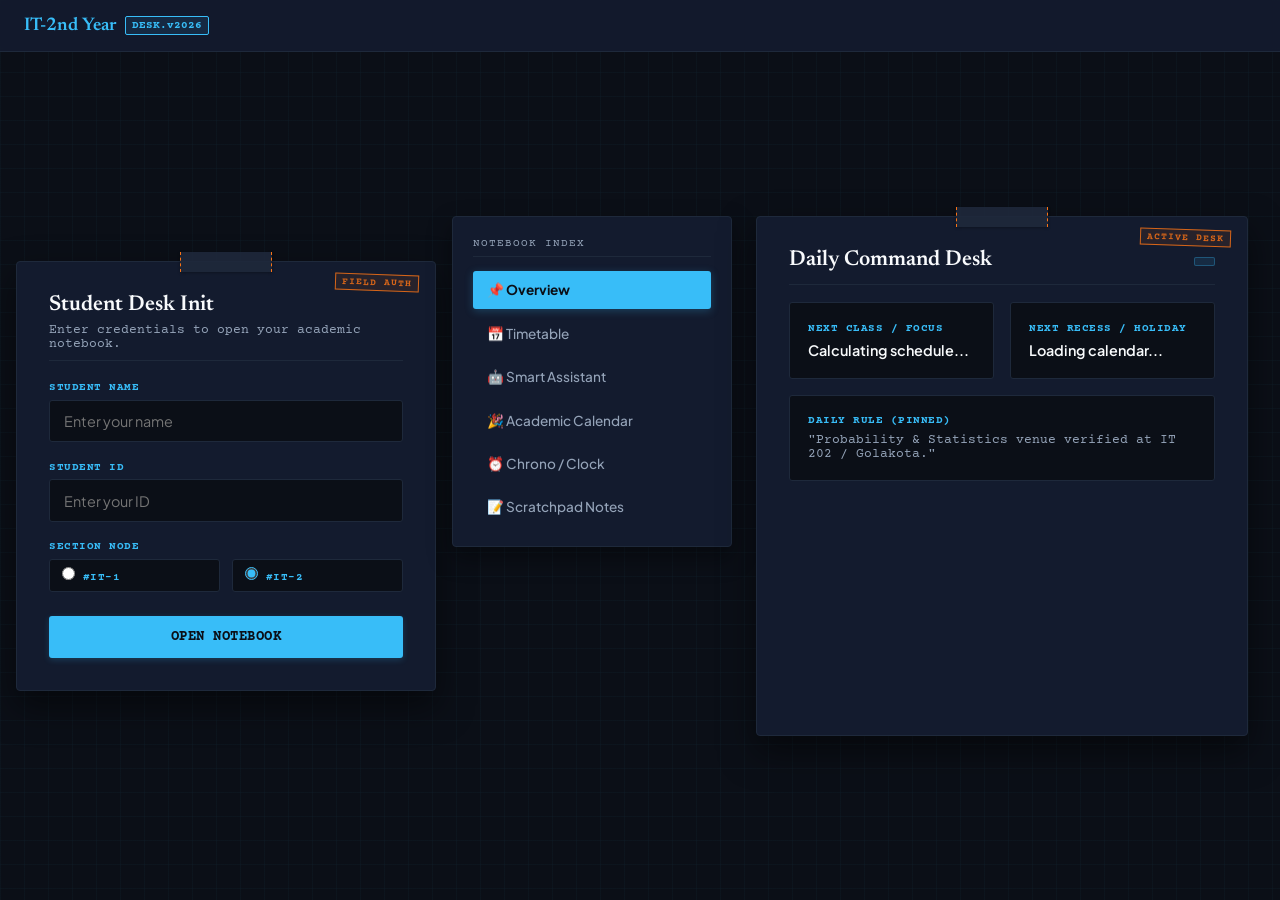
==== index.html @ dbda2cef "Refactor styles and improve responsiveness in index.html Updated CSS variables and styles for improv" ====
<!DOCTYPE html>
<html lang="en">
<head>
    <meta charset="UTF-8">
    <meta name="viewport" content="width=device-width, initial-scale=1.0, maximum-scale=1.0, user-scalable=no">
    <title>IT 2nd Year — Engineering Field Notebook (Dark)</title>
    <link rel="preconnect" href="https://fonts.googleapis.com">
    <link rel="preconnect" href="https://fonts.gstatic.com" crossorigin>
    <link href="https://fonts.googleapis.com/css2?family=Courier+Prime:ital,wght@0,400;0,700;1,400&family=Newsreader:ital,opsz,wght@0,6..72,400;0,6..72,500;0,6..72,600;1,6..72,400&family=Plus+Jakarta+Sans:wght@400;500;600;700&display=swap" rel="stylesheet">
    <style>
        :root {
            --paper: #0b0f17;
            --paper-sheet: #131b2e;
            --paper-border: #1e293b;
            --ink: #f8fafc;
            --ink-muted: #94a3b8;
            --blueprint: #38bdf8;
            --blueprint-light: rgba(56, 189, 248, 0.1);
            --copper: #f97316;
            --copper-bg: rgba(249, 115, 22, 0.1);
            --copper-border: rgba(249, 115, 22, 0.25);
            --success-green: #34d399;
            --serif: 'Newsreader', Georgia, serif;
            --sans: 'Plus Jakarta Sans', system-ui, sans-serif;
            --mono: 'Courier Prime', Courier, monospace;
        }

        * {
            box-sizing: border-box;
            margin: 0;
            padding: 0;
            font-family: var(--sans);
            -webkit-tap-highlight-color: transparent;
        }

        body {
            background-color: var(--paper);
            background-image: 
                linear-gradient(to right, rgba(56, 189, 248, 0.03) 1px, transparent 1px),
                linear-gradient(to bottom, rgba(56, 189, 248, 0.03) 1px, transparent 1px);
            background-size: 24px 24px;
            color: var(--ink);
            min-height: 100vh;
            display: flex;
            flex-direction: column;
            overflow-x: hidden;
        }

        header {
            background: rgba(19, 27, 46, 0.95);
            backdrop-filter: blur(10px);
            border-bottom: 1px solid var(--paper-border);
            padding: 1rem 1.5rem;
            display: flex;
            justify-content: space-between;
            align-items: center;
            position: sticky;
            top: 0;
            z-index: 100;
        }

        .logo {
            font-family: var(--serif);
            font-weight: 600;
            font-size: 1.15rem;
            color: var(--blueprint);
            display: flex;
            align-items: center;
            gap: 0.5rem;
        }

        .logo span {
            font-family: var(--mono);
            font-size: 0.7rem;
            background: var(--blueprint-light);
            color: var(--blueprint);
            padding: 2px 6px;
            border: 1px solid var(--blueprint);
            border-radius: 2px;
        }

        main {
            flex: 1;
            display: flex;
            justify-content: center;
            align-items: center;
            padding: 1.5rem 1rem;
        }

        .auth-container {
            width: 100%;
            max-width: 420px;
            position: relative;
        }

        /* Fully Responsive Layout for Phones, Tablets, and Laptops */
        .app-layout {
            display: none;
            width: 100%;
            max-width: 1200px;
            gap: 1.5rem;
            align-items: flex-start;
        }

        @media(min-width: 768px) {
            .app-layout {
                display: grid;
                grid-template-columns: 240px 1fr;
                padding: 1rem;
            }
        }

        @media(min-width: 1024px) {
            .app-layout {
                grid-template-columns: 280px 1fr;
            }
        }

        .paper-card {
            background: var(--paper-sheet);
            border: 1px solid var(--paper-border);
            box-shadow: 0 15px 35px rgba(0, 0, 0, 0.5);
            padding: 2rem;
            position: relative;
            border-radius: 4px;
            width: 100%;
        }

        .paper-card::before {
            content: '';
            position: absolute;
            top: -10px;
            left: 50%;
            transform: translateX(-50%);
            width: 90px;
            height: 20px;
            background: rgba(30, 41, 59, 0.9);
            border-left: 1px dashed var(--copper);
            border-right: 1px dashed var(--copper);
            box-shadow: 0 1px 3px rgba(0,0,0,0.3);
            z-index: 5;
        }

        .stamp {
            position: absolute;
            top: 12px;
            right: 16px;
            border: 1.5px solid var(--copper);
            color: var(--copper);
            font-family: var(--mono);
            font-size: 0.6rem;
            padding: 2px 6px;
            text-transform: uppercase;
            letter-spacing: 1px;
            transform: rotate(2deg);
            pointer-events: none;
            opacity: 0.85;
            background: var(--copper-bg);
            font-weight: 700;
        }

        /* Sidebar Navigation */
        .sidebar {
            background: var(--paper-sheet);
            border: 1px solid var(--paper-border);
            padding: 1.25rem;
            box-shadow: 0 10px 25px rgba(0, 0, 0, 0.4);
            position: sticky;
            top: 4.5rem;
            border-radius: 4px;
        }

        .sidebar-header {
            font-family: var(--mono);
            font-size: 0.7rem;
            color: var(--ink-muted);
            text-transform: uppercase;
            letter-spacing: 1px;
            margin-bottom: 0.85rem;
            padding-bottom: 0.4rem;
            border-bottom: 1px solid var(--paper-border);
        }

        .nav-tabs {
            display: flex;
            flex-direction: column;
            gap: 0.35rem;
        }

        .nav-tab {
            background: transparent;
            border: none;
            text-align: left;
            padding: 0.65rem 0.85rem;
            font-family: var(--sans);
            font-size: 0.85rem;
            font-weight: 500;
            color: var(--ink-muted);
            cursor: pointer;
            border-radius: 3px;
            transition: all 0.2s;
            display: flex;
            align-items: center;
            gap: 0.6rem;
        }

        .nav-tab:hover {
            background: var(--blueprint-light);
            color: var(--blueprint);
        }

        .nav-tab.active {
            background: var(--blueprint);
            color: #0b0f17;
            font-weight: 700;
            box-shadow: 0 2px 8px rgba(56, 189, 248, 0.25);
        }

        /* Mobile & Tablet Tab Bar */
        .mobile-tabs {
            display: flex;
            gap: 0.3rem;
            overflow-x: auto;
            background: var(--paper);
            padding: 0.35rem;
            border: 1px solid var(--paper-border);
            margin-bottom: 1.25rem;
            border-radius: 3px;
        }

        @media(min-width: 768px) {
            .mobile-tabs { display: none; }
        }

        .mobile-tab {
            background: transparent;
            border: none;
            padding: 0.45rem 0.75rem;
            font-size: 0.75rem;
            font-weight: 600;
            color: var(--ink-muted);
            cursor: pointer;
            white-space: nowrap;
            border-radius: 2px;
        }

        .mobile-tab.active {
            background: var(--blueprint);
            color: #0b0f17;
        }

        .form-group { margin-bottom: 1.15rem; }

        .form-group label {
            display: block;
            font-family: var(--mono);
            font-weight: 700;
            font-size: 0.7rem;
            margin-bottom: 0.35rem;
            color: var(--blueprint);
            text-transform: uppercase;
            letter-spacing: 0.5px;
        }

        .form-control {
            width: 100%;
            padding: 0.7rem 0.85rem;
            background: var(--paper);
            border: 1px solid var(--paper-border);
            border-radius: 3px;
            font-size: 0.9rem;
            color: var(--ink);
            outline: none;
            transition: border-color 0.2s;
            color-scheme: dark;
        }

        .form-control:focus {
            border-color: var(--blueprint);
        }

        textarea.form-control {
            resize: vertical;
            min-height: 90px;
            font-family: var(--mono);
        }

        .radio-group {
            display: flex;
            gap: 0.75rem;
            margin-top: 0.35rem;
        }

        .radio-label {
            display: flex;
            align-items: center;
            gap: 0.4rem;
            font-family: var(--mono);
            font-weight: 600;
            cursor: pointer;
            color: var(--ink);
            font-size: 0.8rem;
            background: var(--paper);
            padding: 0.45rem 0.75rem;
            border: 1px solid var(--paper-border);
            flex: 1;
            justify-content: center;
            border-radius: 3px;
        }

        .radio-label input { accent-color: var(--blueprint); }

        .btn {
            display: block;
            width: 100%;
            background: var(--blueprint);
            color: #0b0f17;
            border: none;
            padding: 0.8rem;
            border-radius: 3px;
            font-size: 0.85rem;
            font-weight: 700;
            font-family: var(--mono);
            cursor: pointer;
            text-align: center;
            text-transform: uppercase;
            letter-spacing: 0.5px;
            box-shadow: 0 2px 6px rgba(56, 189, 248, 0.2);
            transition: filter 0.2s;
        }

        .btn:hover { filter: brightness(1.1); }

        .btn-secondary {
            background: var(--paper);
            color: var(--ink);
            border: 1px solid var(--paper-border);
            padding: 0.4rem 0.75rem;
            border-radius: 3px;
            font-size: 0.7rem;
            font-family: var(--mono);
            font-weight: 600;
            cursor: pointer;
            text-transform: uppercase;
        }
        .btn-secondary:hover { background: var(--paper-border); }

        .btn-danger {
            background: rgba(244, 63, 94, 0.12);
            color: #f43f5e;
            padding: 0.3rem 0.6rem;
            font-size: 0.7rem;
            font-family: var(--mono);
            font-weight: 600;
            border: 1px solid rgba(244, 63, 94, 0.25);
            cursor: pointer;
            border-radius: 3px;
        }
        .btn-danger:hover { background: rgba(244, 63, 94, 0.2); }

        h1, h2, h3 {
            font-family: var(--serif);
            color: var(--ink);
        }

        .panel-title {
            font-size: 1.35rem;
            margin-bottom: 0.2rem;
            font-weight: 600;
        }

        .panel-subtitle {
            font-size: 0.8rem;
            color: var(--ink-muted);
            font-family: var(--mono);
            margin-bottom: 1.25rem;
            padding-bottom: 0.6rem;
            border-bottom: 1px solid var(--paper-border);
        }

        .overview-grid {
            display: grid;
            grid-template-columns: 1fr;
            gap: 1rem;
        }

        @media(min-width: 600px) {
            .overview-grid { grid-template-columns: repeat(2, 1fr); }
        }

        .desk-card {
            background: var(--paper);
            border: 1px solid var(--paper-border);
            padding: 1.15rem;
            border-radius: 3px;
            position: relative;
        }

        .desk-card-title {
            font-family: var(--mono);
            font-size: 0.7rem;
            color: var(--blueprint);
            text-transform: uppercase;
            letter-spacing: 0.5px;
            margin-bottom: 0.4rem;
            font-weight: 700;
        }

        .table-container {
            width: 100%;
            overflow-x: auto;
            border: 1px solid var(--paper-border);
            background: var(--paper);
            border-radius: 3px;
        }

        table {
            width: 100%;
            border-collapse: collapse;
            text-align: left;
            font-size: 0.85rem;
            white-space: nowrap;
        }

        th, td {
            padding: 0.75rem 0.9rem;
            border-bottom: 1px solid var(--paper-border);
        }

        th {
            background: rgba(56, 189, 248, 0.06);
            font-family: var(--mono);
            font-weight: 700;
            color: var(--blueprint);
            font-size: 0.7rem;
            text-transform: uppercase;
            letter-spacing: 0.5px;
        }

        tr:hover td { background: rgba(56, 189, 248, 0.02); }

        .day-tabs {
            display: flex;
            gap: 0.3rem;
            background: var(--paper);
            padding: 0.3rem;
            border: 1px solid var(--paper-border);
            overflow-x: auto;
            margin-bottom: 1rem;
            border-radius: 3px;
        }

        .day-tab {
            background: transparent;
            border: none;
            padding: 0.4rem 0.75rem;
            font-size: 0.7rem;
            font-family: var(--mono);
            font-weight: 700;
            color: var(--ink-muted);
            cursor: pointer;
            white-space: nowrap;
            border-radius: 2px;
        }

        .day-tab.active {
            background: var(--blueprint);
            color: #0b0f17;
        }

        .notes-grid { display: flex; flex-direction: column; gap: 0.85rem; margin-top: 0.85rem; }
        .note-card {
            background: var(--paper);
            border: 1px solid var(--paper-border);
            padding: 1rem;
            display: flex;
            flex-direction: column;
            border-radius: 3px;
        }
        .note-content {
            font-size: 0.85rem;
            white-space: pre-wrap;
            margin-bottom: 0.6rem;
            line-height: 1.4;
            font-family: var(--mono);
        }
        .note-footer {
            display: flex;
            justify-content: space-between;
            align-items: center;
            font-size: 0.65rem;
            font-family: var(--mono);
            color: var(--ink-muted);
            border-top: 1px solid var(--paper-border);
            padding-top: 0.4rem;
        }

        .chat-box {
            display: flex;
            flex-direction: column;
            height: 380px;
            background: var(--paper);
            border: 1px solid var(--paper-border);
            border-radius: 3px;
        }
        .chat-messages {
            flex: 1;
            padding: 0.85rem;
            overflow-y: auto;
            display: flex;
            flex-direction: column;
            gap: 0.65rem;
            font-family: var(--mono);
            font-size: 0.8rem;
        }
        .chat-bubble {
            max-width: 85%;
            padding: 0.6rem 0.85rem;
            border-radius: 3px;
            line-height: 1.4;
            white-space: pre-wrap;
        }
        .chat-bubble.bot {
            background: var(--blueprint-light);
            color: var(--ink);
            align-self: flex-start;
            border-left: 3px solid var(--blueprint);
        }
        .chat-bubble.user {
            background: var(--blueprint);
            color: #0b0f17;
            font-weight: 600;
            align-self: flex-end;
        }
        .chat-input-area {
            display: flex;
            padding: 0.55rem;
            background: var(--paper-sheet);
            border-top: 1px solid var(--paper-border);
            gap: 0.4rem;
        }
        .chat-suggestions {
            display: flex;
            gap: 0.3rem;
            padding: 0.4rem 0.65rem;
            overflow-x: auto;
            background: var(--paper);
            border-top: 1px solid var(--paper-border);
        }
        .suggestion-chip {
            background: var(--blueprint-light);
            border: 1px solid rgba(56, 189, 248, 0.25);
            color: var(--blueprint);
            padding: 0.2rem 0.5rem;
            font-size: 0.65rem;
            font-family: var(--mono);
            font-weight: 600;
            cursor: pointer;
            white-space: nowrap;
            border-radius: 2px;
        }
        .suggestion-chip:hover { background: rgba(56, 189, 248, 0.2); }

        .hidden { display: none !important; }
        .error-text { color: #f43f5e; font-size: 0.7rem; font-family: var(--mono); font-weight: 600; margin-top: 0.3rem; display: none; }
        
        .user-badge {
            font-family: var(--mono);
            font-size: 0.7rem;
            background: var(--blueprint-light);
            color: var(--blueprint);
            padding: 0.2rem 0.6rem;
            border: 1px solid rgba(56, 189, 248, 0.3);
            font-weight: 700;
            border-radius: 2px;
        }

        .toast {
            position: fixed;
            bottom: 20px;
            right: 20px;
            background: var(--paper-sheet);
            color: var(--ink);
            padding: 8px 14px;
            font-size: 0.75rem;
            font-family: var(--mono);
            box-shadow: 0 8px 20px rgba(0,0,0,0.5);
            border: 1px solid var(--paper-border);
            border-left: 3px solid var(--blueprint);
            transform: translateY(60px);
            opacity: 0;
            transition: all 0.3s ease;
            z-index: 1000;
            border-radius: 2px;
        }
        .toast.show { transform: translateY(0); opacity: 1; }
    </style>
</head>
<body>

    <header>
        <div class="logo">IT-2nd Year <span>DESK.v2026</span></div>
        <div id="header-user-info" class="hidden">
            <button class="btn-secondary" id="btn-logout">Sign Out</button>
        </div>
    </header>

    <main>
        <!-- Auth Screen -->
        <div class="auth-container" id="auth-screen">
            <div class="paper-card">
                <div class="stamp">FIELD AUTH</div>
                <h1 class="panel-title" style="margin-bottom: 0.4rem;">Student Desk Init</h1>
                <p class="panel-subtitle">Enter credentials to open your academic notebook.</p>

                <form id="login-form">
                    <div class="form-group">
                        <label for="student-name">Student Name</label>
                        <input type="text" id="student-name" class="form-control" placeholder="Enter your name">
                    </div>
                    <div class="form-group">
                        <label for="student-id">Student ID</label>
                        <input type="text" id="student-id" class="form-control" placeholder="Enter your ID">
                    </div>
                    <div class="form-group">
                        <label>Section Node</label>
                        <div class="radio-group">
                            <label class="radio-label"><input type="radio" name="section" value="#IT-1"> #IT-1</label>
                            <label class="radio-label"><input type="radio" name="section" value="#IT-2" checked> #IT-2</label>
                        </div>
                    </div>
                    <div id="login-error" class="error-text">Please provide both name and student ID.</div>
                    <button type="submit" class="btn" style="margin-top: 1rem;">Open Notebook</button>
                </form>
            </div>
        </div>

        <!-- Main Portal Dashboard Layout -->
        <div class="app-layout" id="dashboard-screen">
            <!-- Sidebar Index Navigation -->
            <aside class="sidebar">
                <div class="sidebar-header">Notebook Index</div>
                <div class="nav-tabs" role="tablist">
                    <button class="nav-tab active" data-target="overview" role="tab">📌 Overview</button>
                    <button class="nav-tab" data-target="schedule" role="tab">📅 Timetable</button>
                    <button class="nav-tab" data-target="chat" role="tab">🤖 Smart Assistant</button>
                    <button class="nav-tab" data-target="holidays" role="tab">🎉 Academic Calendar</button>
                    <button class="nav-tab" data-target="watch" role="tab">⏰ Chrono / Clock</button>
                    <button class="nav-tab" data-target="notes" role="tab">📝 Scratchpad Notes</button>
                </div>
            </aside>

            <!-- Active Paper Content Sheet -->
            <section class="paper-card" style="min-height: 520px;">
                <div class="stamp" id="stamp-label">ACTIVE DESK</div>
                
                <div style="display: flex; justify-content: space-between; align-items: center; margin-bottom: 1.1rem; padding-bottom: 0.6rem; border-bottom: 1px solid var(--paper-border);">
                    <div>
                        <h2 id="welcome-title" class="panel-title">Daily Command Desk</h2>
                        <p id="welcome-subtitle" class="panel-subtitle" style="margin-bottom: 0; border: none; padding: 0;"></p>
                    </div>
                    <div id="section-display-badge" class="user-badge"></div>
                </div>

                <!-- Mobile Quick Tabs -->
                <div class="mobile-tabs">
                    <button class="mobile-tab active" data-target="overview">Overview</button>
                    <button class="mobile-tab" data-target="schedule">Timetable</button>
                    <button class="mobile-tab" data-target="chat">AI Bot</button>
                    <button class="mobile-tab" data-target="holidays">Holidays</button>
                    <button class="mobile-tab" data-target="watch">Clock</button>
                    <button class="mobile-tab" data-target="notes">Notes</button>
                </div>

                <!-- OVERVIEW TAB -->
                <div id="tab-overview" class="tab-content" role="tabpanel">
                    <div class="overview-grid">
                        <div class="desk-card">
                            <div class="desk-card-title">Next Class / Focus</div>
                            <div id="desk-next-class" style="font-size: 0.9rem; font-weight: 600; margin-top: 0.25rem;">Calculating schedule...</div>
                        </div>
                        <div class="desk-card">
                            <div class="desk-card-title">Next Recess / Holiday</div>
                            <div id="desk-next-holiday" style="font-size: 0.9rem; font-weight: 600; margin-top: 0.25rem;">Loading calendar...</div>
                        </div>
                        <div class="desk-card" style="grid-column: 1 / -1;">
                            <div class="desk-card-title">Daily Rule (Pinned)</div>
                            <div style="font-size: 0.8rem; font-family: var(--mono); color: var(--ink-muted); margin-top: 0.25rem;">"Probability & Statistics venue verified at IT 202 / Golakota."</div>
                        </div>
                    </div>
                </div>

                <!-- TIMETABLE TAB -->
                <div id="tab-schedule" class="tab-content hidden" role="tabpanel">
                    <h3 class="panel-title" style="font-size: 1.2rem;">Academic Schedule Sheet</h3>
                    <p class="panel-subtitle">Weekly lecture and lab allocations by section node.</p>
                    
                    <div class="day-tabs" id="day-filter-container">
                        <button class="day-tab active" data-day="All">ALL</button>
                        <button class="day-tab" data-day="Monday">MON</button>
                        <button class="day-tab" data-day="Tuesday">TUE</button>
                        <button class="day-tab" data-day="Wednesday">WED</button>
                        <button class="day-tab" data-day="Thursday">THU</button>
                        <button class="day-tab" data-day="Friday">FRI</button>
                        <button class="day-tab" data-day="Saturday">SAT</button>
                    </div>

                    <div class="table-container">
                        <table>
                            <thead><tr><th>Day</th><th>Time</th><th>Subject & Professor</th><th>Venue</th></tr></thead>
                            <tbody id="schedule-table-body"></tbody>
                        </table>
                    </div>
                </div>

                <!-- SMART ASSISTANT TAB -->
                <div id="tab-chat" class="tab-content hidden" role="tabpanel">
                    <h3 class="panel-title" style="font-size: 1.2rem;">Student Help Desk & Assistant</h3>
                    <p class="panel-subtitle">Query schedule vectors, venue codes, and academic regulations.</p>

                    <div class="chat-box">
                        <div class="chat-messages" id="chat-messages">
                            <div class="chat-bubble bot">Desk assistant online. Ask me about your timetable, room numbers like IT 202 / Golakota, or university holidays.</div>
                        </div>
                        <div class="chat-suggestions">
                            <span class="suggestion-chip" onclick="sendSuggestion('Monday schedule')">Monday Schedule</span>
                            <span class="suggestion-chip" onclick="sendSuggestion('Who teaches Data Structures?')">DSA Professor</span>
                            <span class="suggestion-chip" onclick="sendSuggestion('Next holiday')">Next Holiday</span>
                            <span class="suggestion-chip" onclick="sendSuggestion('Venue for Probability')">Prob Venue</span>
                        </div>
                        <div class="chat-input-area">
                            <input type="text" id="chat-input" class="form-control" placeholder="Ask assistant..." style="padding: 0.5rem 0.75rem; font-size: 0.8rem;">
                            <button class="btn" id="btn-send-chat" style="width: auto; padding: 0.5rem 0.9rem; margin: 0; font-size: 0.7rem;">Query</button>
                        </div>
                    </div>
                </div>

                <!-- ACADEMIC CALENDAR / HOLIDAYS TAB -->
                <div id="tab-holidays" class="tab-content hidden" role="tabpanel">
                    <h3 class="panel-title" style="font-size: 1.2rem;">Academic Calendar & Holidays</h3>
                    <p class="panel-subtitle">GBPUAT 2026 official recess schedule.</p>

                    <div class="desk-card" style="margin-bottom: 1.1rem; background: var(--copper-bg); border-color: var(--copper-border);">
                        <div class="desk-card-title" style="color: var(--copper);">Upcoming Recess Countdown</div>
                        <div id="next-holiday-display" style="font-size: 1.05rem; font-weight: 600; font-family: var(--serif); color: var(--copper);">Calculating...</div>
                        <div id="next-holiday-countdown" style="font-size: 0.75rem; font-family: var(--mono); color: var(--ink-muted); margin-top: 0.2rem;"></div>
                    </div>

                    <div id="holidays-container" class="tasks-list"></div>
                </div>

                <!-- CHRONO / CLOCK TAB -->
                <div id="tab-watch" class="tab-content hidden" role="tabpanel">
                    <h3 class="panel-title" style="font-size: 1.2rem;">Chrono Reference</h3>
                    <p class="panel-subtitle">Live desk clock synchronizer.</p>

                    <div class="desk-card" style="text-align: center; padding: 2.5rem 1rem;">
                        <div id="live-clock-display" style="font-size: 2.5rem; font-family: var(--mono); font-weight: 700; color: var(--blueprint);">00:00:00 AM</div>
                        <div id="live-date-display" style="font-family: var(--mono); font-size: 0.85rem; color: var(--ink-muted); margin-top: 0.4rem;">Syncing date...</div>
                    </div>
                </div>

                <!-- NOTES SCRATCHPAD TAB -->
                <div id="tab-notes" class="tab-content hidden" role="tabpanel">
                    <h3 class="panel-title" style="font-size: 1.2rem;">Scratchpad Notes</h3>
                    <p class="panel-subtitle">Jot down quick reminders, formulas, or lab notes.</p>

                    <div class="desk-card" style="margin-bottom: 1.1rem;">
                        <label for="new-note-text" style="display: block; font-family: var(--mono); font-size: 0.7rem; font-weight: 700; color: var(--blueprint); margin-bottom: 0.35rem; text-transform: uppercase;">New Scratchpad Entry</label>
                        <textarea id="new-note-text" class="form-control" placeholder="Type quick formulas or reminders..."></textarea>
                        <div id="note-error" class="error-text">Note content cannot be empty.</div>
                        <button class="btn" id="btn-save-note" style="margin-top: 0.65rem; font-size: 0.75rem;">Pin Note</button>
                    </div>

                    <div id="notes-container" class="notes-grid"></div>
                </div>
            </section>
        </div>
    </main>

    <div class="toast" id="toast-notification">Notification message</div>

    <script>
        const rawSchedule = [
            { day: "Monday", time: "11:00 AM - 12:00 PM", subject: "Data Structures and Algorithms", professor: "Mr. Sanjay Joshi", venue: "IT-202", sections: ["#IT-1", "#IT-2"] },
            { day: "Monday", time: "12:00 PM - 01:00 PM", subject: "Effective Technical Communication", professor: "Dr. Govind Singh Kushwaha", venue: "IT-202", sections: ["#IT-1", "#IT-2"] },
            { day: "Monday", time: "03:00 PM - 04:00 PM", subject: "Foundations of Information Technology", professor: "Dr. Ashok Kumar", venue: "IT-202", sections: ["#IT-1", "#IT-2"] },
            { day: "Tuesday", time: "10:00 AM - 11:00 AM", subject: "Data Structures and Algorithms", professor: "Mr. Sanjay Joshi", venue: "IT-202", sections: ["#IT-1", "#IT-2"] },
            { day: "Tuesday", time: "11:00 AM - 01:00 PM", subject: "Digital Electronics (Tutorial/Practical)", professor: "Mr. Jalaj Sharma", venue: "Comp Engg. Dept.", sections: ["#IT-2"] },
            { day: "Tuesday", time: "02:00 PM - 03:00 PM", subject: "Probability and Statistics (Tutorial)", professor: "Prof. Arun Kumar", venue: "IT 202 / Golakota", sections: ["#IT-1"] },
            { day: "Tuesday", time: "03:00 PM - 04:00 PM", subject: "Probability and Statistics (Tutorial)", professor: "Prof. Arun Kumar", venue: "IT 202 / Golakota", sections: ["#IT-2"] },
            { day: "Tuesday", time: "04:00 PM - 05:00 PM", subject: "Formal Languages and Automata Theory", professor: "Dr. SHRI PRAKASH DWIVEDI", venue: "IT-202", sections: ["#IT-1", "#IT-2"] },
            { day: "Wednesday", time: "10:00 AM - 11:00 AM", subject: "Probability and Statistics", professor: "Prof. Arun Kumar", venue: "IT 202 / Golakota", sections: ["#IT-1", "#IT-2"] },
            { day: "Wednesday", time: "11:00 AM - 12:00 PM", subject: "Digital Electronics", professor: "Mr. Jalaj Sharma", venue: "IT-202", sections: ["#IT-1", "#IT-2"] },
            { day: "Wednesday", time: "12:00 PM - 01:00 PM", subject: "Foundations of Information Technology", professor: "Dr. Ashok Kumar", venue: "IT-202", sections: ["#IT-1", "#IT-2"] },
            { day: "Wednesday", time: "03:00 PM - 05:00 PM", subject: "Data Structures and Algorithms (Practical)", professor: "Mr. Sanjay Joshi", venue: "IT-203", sections: ["#IT-1"] },
            { day: "Wednesday", time: "03:00 PM - 05:00 PM", subject: "Foundations of Information Technology (Practical)", professor: "Dr. Ashok Kumar", venue: "IT-204", sections: ["#IT-2"] },
            { day: "Thursday", time: "10:00 AM - 11:00 AM", subject: "Data Structures and Algorithms", professor: "Mr. Sanjay Joshi", venue: "IT-202", sections: ["#IT-1", "#IT-2"] },
            { day: "Thursday", time: "11:00 AM - 12:00 PM", subject: "Effective Technical Communication", professor: "Dr. Govind Singh Kushwaha", venue: "IT-202", sections: ["#IT-1", "#IT-2"] },
            { day: "Thursday", time: "12:00 PM - 01:00 PM", subject: "Digital Electronics", professor: "Mr. Jalaj Sharma", venue: "IT-202", sections: ["#IT-1", "#IT-2"] },
            { day: "Thursday", time: "03:00 PM - 05:00 PM", subject: "Data Structures and Algorithms (Practical)", professor: "Mr. Sanjay Joshi", venue: "IT-203", sections: ["#IT-2"] },
            { day: "Friday", time: "10:00 AM - 11:00 AM", subject: "Probability and Statistics", professor: "Prof. Arun Kumar", venue: "IT 202 / Golakota", sections: ["#IT-1", "#IT-2"] },
            { day: "Friday", time: "11:00 AM - 12:00 PM", subject: "Effective Technical Communication", professor: "Dr. Govind Singh Kushwaha", venue: "IT-202", sections: ["#IT-1", "#IT-2"] },
            { day: "Friday", time: "12:00 PM - 01:00 PM", subject: "Digital Electronics", professor: "Mr. Jalaj Sharma", venue: "IT-202", sections: ["#IT-1", "#IT-2"] },
            { day: "Friday", time: "03:00 PM - 05:00 PM", subject: "Digital Electronics (Practical)", professor: "Mr. Jalaj Sharma", venue: "Comp Engg. Dept.", sections: ["#IT-1"] },
            { day: "Saturday", time: "09:00 AM - 11:00 AM", subject: "Foundations of Information Technology (Practical)", professor: "Dr. Ashok Kumar", venue: "IT-204", sections: ["#IT-1"] },
            { day: "Saturday", time: "11:00 AM - 12:00 PM", subject: "Formal Languages and Automata Theory", professor: "Dr. SHRI PRAKASH DWIVEDI", venue: "IT-202", sections: ["#IT-1", "#IT-2"] },
            { day: "Saturday", time: "12:00 PM - 01:00 PM", subject: "Probability and Statistics", professor: "Prof. Arun Kumar", venue: "IT 202 / Golakota", sections: ["#IT-1", "#IT-2"] },
            { day: "Saturday", time: "02:00 PM - 06:00 PM", subject: "NSS/NCC", professor: "", venue: "IT Complex", sections: ["#IT-1", "#IT-2"] }
        ];

        const holidays2026 = [
            { date: "2026-01-26", name: "Republic Day", type: "Gazetted Holiday", emoji: "🇮🇳" },
            { date: "2026-02-15", name: "Mahashivratri", type: "Gazetted Holiday", emoji: "🔱" },
            { date: "2026-03-03", name: "Holika Dahan", type: "Gazetted Holiday", emoji: "🔥" },
            { date: "2026-03-04", name: "Holi", type: "Gazetted Holiday", emoji: "🎨" },
            { date: "2026-03-19", name: "Chetchand", type: "Gazetted Holiday", emoji: "🌊" },
            { date: "2026-03-21", name: "Eid-ul-Fitr", type: "Gazetted Holiday", emoji: "🌙" },
            { date: "2026-03-26", name: "Ram Navmi", type: "Gazetted Holiday", emoji: "🏹" },
            { date: "2026-03-31", name: "Mahavir Jayanti", type: "Gazetted Holiday", emoji: "🕊️" },
            { date: "2026-04-03", name: "Good Friday", type: "Gazetted Holiday", emoji: "⛪" },
            { date: "2026-04-13", name: "Approved by B.O.M.", type: "University Holiday", emoji: "🏛️" },
            { date: "2026-04-14", name: "Dr. Bheemrao Ambedkar B.day", type: "Gazetted Holiday", emoji: "📜" },
            { date: "2026-05-01", name: "Budh Purnima", type: "Gazetted Holiday", emoji: "☸️" },
            { date: "2026-05-27", name: "Eid-Ul-Zuha (Bakar-Eld)", type: "Gazetted Holiday", emoji: "🐑" },
            { date: "2026-06-26", name: "Moharram", type: "Gazetted Holiday", emoji: "🏴" },
            { date: "2026-07-16", name: "Harela", type: "University Holiday", emoji: "🌿" },
            { date: "2026-08-15", name: "Independence Day", type: "National Holiday", emoji: "🇮🇳" },
            { date: "2026-08-26", name: "Eid-E-Milad / Milad-Un-Nabi Barawafat", type: "Gazetted Holiday", emoji: "✨" },
            { date: "2026-08-28", name: "Rakshabandhan", type: "Gazetted Holiday", emoji: "🧵" },
            { date: "2026-09-04", name: "Shri Krishna Janmastmi", type: "Gazetted Holiday", emoji: "🪈" },
            { date: "2026-09-17", name: "Vishwakarma Pooja", type: "Gazetted Holiday", emoji: "⚙️" },
            { date: "2026-10-02", name: "Mahatma Gandhi Jayanti", type: "National Holiday", emoji: "🕊️" },
            { date: "2026-10-20", name: "Dushehra (Vidyadashmi)", type: "Gazetted Holiday", emoji: "🏹" },
            { date: "2026-10-25", name: "Maharishi Balmiki Jayanti", type: "Gazetted Holiday", emoji: "🪔" },
            { date: "2026-11-07", name: "Deepawall (Narak Chaturdashi)", type: "Gazetted Holiday", emoji: "🪔" },
            { date: "2026-11-08", name: "Deepawall", type: "Gazetted Holiday", emoji: "🪔" },
            { date: "2026-11-10", name: "Deepawall (Govardhan Pooja)", type: "Gazetted Holiday", emoji: "🐄" },
            { date: "2026-11-11", name: "Bhaijoo", type: "Gazetted Holiday", emoji: "👫" },
            { date: "2026-11-20", name: "Eigas-Bagwal", type: "University Holiday", emoji: "🪔" },
            { date: "2026-11-24", name: "Guru Nanak Jayanti / Guru Teghabadur Shahid Diwas", type: "Gazetted Holiday", emoji: "🪯" },
            { date: "2026-12-25", name: "Christmas Day", type: "Gazetted Holiday", emoji: "🎄" }
        ];

        let currentUser = { name: "", id: "", section: "" };
        let notesByStudent = {};
        let clockInterval = null;

        function showToast(msg) {
            const t = document.getElementById('toast-notification');
            t.textContent = msg;
            t.classList.add('show');
            setTimeout(() => t.classList.remove('show'), 2000);
        }

        function loadState() {
            const u = localStorage.getItem('hub_user');
            const n = localStorage.getItem('hub_notes');
            if (u) currentUser = JSON.parse(u);
            if (n) notesByStudent = JSON.parse(n);
        }

        function saveState() {
            localStorage.setItem('hub_user', JSON.stringify(currentUser));
            localStorage.setItem('hub_notes', JSON.stringify(notesByStudent));
        }

        document.addEventListener("DOMContentLoaded", () => {
            loadState();
            if (currentUser.id) showDashboard(true);

            document.getElementById('login-form').addEventListener('submit', handleLogin);
            document.getElementById('btn-logout').addEventListener('click', logoutSession);
            document.getElementById('btn-save-note').addEventListener('click', addNote);
            document.getElementById('btn-send-chat').addEventListener('click', handleUserChat);
            document.getElementById('chat-input').addEventListener('keypress', (e) => {
                if (e.key === 'Enter') handleUserChat();
            });

            const allTabs = document.querySelectorAll('.nav-tab, .mobile-tab');
            allTabs.forEach(tab => {
                tab.addEventListener('click', (e) => {
                    const target = e.target.dataset.target;
                    switchTab(target);
                });
            });

            document.querySelectorAll('.day-tab[data-day]').forEach(tab => {
                tab.addEventListener('click', (e) => filterDay(e.target.dataset.day));
            });
        });

        function handleLogin(e) {
            e.preventDefault();
            const name = document.getElementById('student-name').value.trim();
            const id = document.getElementById('student-id').value.trim();
            const section = document.querySelector('input[name="section"]:checked').value;
            const err = document.getElementById('login-error');

            if (!name || !id) { err.style.display = "block"; return; }
            err.style.display = "none";

            currentUser = { name, id, section };
            saveState();
            showDashboard(false);
        }

        function showDashboard(isAuto) {
            document.getElementById('auth-screen').style.display = "none";
            document.getElementById('dashboard-screen').style.display = "grid";
            document.getElementById('header-user-info').classList.remove('hidden');

            document.getElementById('welcome-title').innerText = `Field Operator: ${currentUser.name}`;
            document.getElementById('welcome-subtitle').innerText = `ID: ${currentUser.id}`;
            document.getElementById('section-display-badge').innerText = currentUser.section;

            switchTab('overview');
            renderNotes();
            renderHolidays();
            updateDeskOverview();
            startLiveClock();
            showToast(isAuto ? "Desk session restored." : "Notebook initialized.");
        }

        function logoutSession() {
            if (clockInterval) clearInterval(clockInterval);
            currentUser = { name: "", id: "", section: "" };
            localStorage.removeItem('hub_user');

            document.getElementById('dashboard-screen').style.display = "none";
            document.getElementById('auth-screen').style.display = "block";
            document.getElementById('header-user-info').classList.add('hidden');
            document.getElementById('login-form').reset();
        }

        function switchTab(tabName) {
            document.querySelectorAll('.nav-tab, .mobile-tab').forEach(t => {
                t.classList.toggle('active', t.dataset.target === tabName);
            });
            document.querySelectorAll('.tab-content').forEach(c => {
                c.classList.add('hidden');
            });
            document.getElementById(`tab-${tabName}`).classList.remove('hidden');

            const stampMap = {
                overview: "DAILY DESK",
                schedule: "SCHEDULE SHEET",
                chat: "HELP DESK",
                holidays: "CALENDAR",
                watch: "CHRONO",
                notes: "SCRATCHPAD"
            };
            document.getElementById('stamp-label').innerText = stampMap[tabName] || "FIELD NOTE";
        }

        function updateDeskOverview() {
            const days = ["Sunday", "Monday", "Tuesday", "Wednesday", "Thursday", "Friday", "Saturday"];
            const todayName = days[new Date().getDay()];
            const todaysClasses = rawSchedule.filter(item => item.day === todayName && item.sections.includes(currentUser.section));
            
            const nextClassEl = document.getElementById('desk-next-class');
            if (todaysClasses.length > 0) {
                nextClassEl.innerText = `${todaysClasses[0].time} — ${todaysClasses[0].subject} (${todaysClasses[0].venue})`;
            } else {
                nextClassEl.innerText = "No classes scheduled for today. Free day.";
            }

            const today = new Date();
            today.setHours(0,0,0,0);
            const upcoming = holidays2026.find(h => new Date(h.date) >= today);
            if (upcoming) {
                document.getElementById('desk-next-holiday').innerText = `${upcoming.emoji} ${upcoming.name} (${upcoming.date})`;
            }
        }

        function startLiveClock() {
            updateClock();
            if (clockInterval) clearInterval(clockInterval);
            clockInterval = setInterval(updateClock, 1000);
        }

        function updateClock() {
            const now = new Date();
            let hours = now.getHours();
            const minutes = String(now.getMinutes()).padStart(2, '0');
            const seconds = String(now.getSeconds()).padStart(2, '0');
            const ampm = hours >= 12 ? 'PM' : 'AM';
            hours = hours % 12 || 12;
            const formattedHours = String(hours).padStart(2, '0');

            const clockEl = document.getElementById("live-clock-display");
            if (clockEl) clockEl.innerText = `${formattedHours}:${minutes}:${seconds} ${ampm}`;
            
            const dateEl = document.getElementById("live-date-display");
            if (dateEl) dateEl.innerText = now.toLocaleDateString(undefined, { weekday: 'long', month: 'short', day: 'numeric', year: 'numeric' });
        }

        function sendSuggestion(text) {
            document.getElementById('chat-input').value = text;
            handleUserChat();
        }

        function appendMessage(sender, text) {
            const cm = document.getElementById("chat-messages");
            const b = document.createElement("div");
            b.className = `chat-bubble ${sender}`;
            b.textContent = text;
            cm.appendChild(b);
            cm.scrollTop = cm.scrollHeight;
        }

        function handleUserChat() {
            const input = document.getElementById("chat-input");
            const q = input.value.trim().toLowerCase();
            if (!q) return;

            appendMessage("user", input.value);
            input.value = "";

            setTimeout(() => {
                let resp = generateBotResponse(q);
                appendMessage("bot", resp);
            }, 300);
        }

        function generateBotResponse(q) {
            const days = ["monday", "tuesday", "wednesday", "thursday", "friday", "saturday"];
            let foundDay = days.find(d => q.includes(d));
            if (q.includes("today")) {
                const dayNames = ["Sunday", "Monday", "Tuesday", "Wednesday", "Thursday", "Friday", "Saturday"];
                foundDay = dayNames[new Date().getDay()].toLowerCase();
            }

            if (foundDay) {
                const dayCap = foundDay.charAt(0).toUpperCase() + foundDay.slice(1);
                const classes = rawSchedule.filter(item => item.day.toLowerCase() === foundDay && item.sections.includes(currentUser.section));
                if (classes.length === 0) return `No timetable entries for ${dayCap} under ${currentUser.section}.`;
                
                let reply = `[TIMETABLE // ${dayCap.toUpperCase()} // ${currentUser.section}]\n`;
                classes.forEach(c => {
                    reply += `• ${c.time}: ${c.subject} @ ${c.venue}${c.professor ? ' (' + c.professor + ')' : ''}\n`;
                });
                return reply.trim();
            }

            if (q.includes("holiday") || q.includes("break") || q.includes("recess")) {
                const today = new Date();
                today.setHours(0,0,0,0);
                const upcoming = holidays2026.find(h => new Date(h.date) >= today);
                if (upcoming) return `Next Recess: ${upcoming.emoji} ${upcoming.name} on ${upcoming.date} [${upcoming.type}]`;
                return "No upcoming holidays registered.";
            }

            if (q.includes("professor") || q.includes("teacher") || q.includes("who teaches")) {
                return "FACULTY MANIFEST:\n• Data Structures: Mr. Sanjay Joshi\n• Digital Electronics: Mr. Jalaj Sharma\n• Automata Theory: Dr. Shri Prakash Dwivedi\n• Prob & Stats: Prof. Arun Kumar\n• Tech Communication: Dr. Govind Singh Kushwaha\n• FIT: Dr. Ashok Kumar";
            }

            if (q.includes("venue") || q.includes("probability") || q.includes("stats")) {
                return "Probability & Statistics lectures and tutorials take place at IT 202 / Golakota.";
            }

            if (q.includes("section")) return `Active Section Node: ${currentUser.section}`;
            if (q.includes("hello") || q.includes("hi")) return `Field desk active, ${currentUser.name}. Query schedules or faculty parameters.`;

            return "Query unrecognized. Try asking for a day's schedule, instructor information, or upcoming holidays.";
        }

        function renderHolidays() {
            const container = document.getElementById("holidays-container");
            const nextDisplay = document.getElementById("next-holiday-display");
            const countdownDisplay = document.getElementById("next-holiday-countdown");
            container.innerHTML = "";
            
            const today = new Date();
            today.setHours(0,0,0,0);
            
            let nextHoliday = null;
            const fragment = document.createDocumentFragment();

            holidays2026.forEach(h => {
                const hDate = new Date(h.date);
                hDate.setHours(0,0,0,0);
                const isPast = hDate < today;
                
                if (!isPast && !nextHoliday) nextHoliday = { ...h, dateObj: hDate };

                const item = document.createElement("div");
                item.className = "task-item";
                if (isPast) item.style.opacity = "0.4";

                const left = document.createElement("div"); 
                left.className = "task-left";
                
                const emoji = document.createElement("div");
                emoji.style.fontSize = "1.1rem";
                emoji.textContent = h.emoji;

                const info = document.createElement("div");
                const titleText = document.createElement("div"); 
                titleText.style.cssText = `font-weight: 700; font-size: 0.8rem; font-family: var(--mono); color: var(--ink); ${isPast ? 'text-decoration: line-through;' : ''}`; 
                titleText.textContent = h.name;
                
                const meta = document.createElement("div"); 
                meta.className = "task-meta";
                meta.innerHTML = `<span class="tag tag-subject">${hDate.toLocaleDateString(undefined, { month: 'short', day: 'numeric', year: 'numeric' })}</span><span style="color: var(--ink-muted);">${h.type}</span>`;
                
                info.appendChild(titleText); 
                info.appendChild(meta);
                left.appendChild(emoji); 
                left.appendChild(info);
                item.appendChild(left);
                fragment.appendChild(item);
            });
            
            container.appendChild(fragment);

            if (nextHoliday) {
                const diffTime = nextHoliday.dateObj - today;
                const diffDays = Math.ceil(diffTime / (1000 * 60 * 60 * 24));
                nextDisplay.textContent = `${nextHoliday.emoji} ${nextHoliday.name} (${nextHoliday.date})`;
                if (diffDays === 0) {
                    countdownDisplay.innerHTML = `<span style="color: var(--success-green); font-weight: 700;">Status: ACTIVE TODAY</span>`;
                } else {
                    countdownDisplay.textContent = `T-Minus ${diffDays} Day(s) remaining`;
                }
            }
        }

        function getNotesList() {
            if (!notesByStudent[currentUser.id]) notesByStudent[currentUser.id] = [];
            return notesByStudent[currentUser.id];
        }

        function addNote() {
            const textInput = document.getElementById("new-note-text");
            if (!textInput.value.trim()) return;
            getNotesList().unshift({ id: Date.now(), text: textInput.value.trim(), timestamp: new Date().toLocaleDateString() + " " + new Date().toLocaleTimeString() });
            saveState(); textInput.value = ""; renderNotes(); showToast("Note pinned to desk.");
        }

        function renderNotes() {
            const container = document.getElementById("notes-container");
            const notes = getNotesList();
            container.innerHTML = ""; 
            if (notes.length === 0) { container.innerHTML = `<p style="color: var(--ink-muted); text-align: center; padding: 1.5rem; font-size: 0.75rem; font-family: var(--mono);">Scratchpad empty.</p>`; return; }
            const fragment = document.createDocumentFragment();
            notes.forEach(note => {
                const card = document.createElement("div"); card.className = "note-card";
                card.innerHTML = `<div class="note-content">${note.text}</div><div class="note-footer"><span>${note.timestamp}</span><button class="btn-danger" onclick="notesByStudent['${currentUser.id}'] = getNotesList().filter(n => n.id !== ${note.id}); saveState(); renderNotes();">Discard</button></div>`;
                fragment.appendChild(card);
            });
            container.appendChild(fragment);
        }

        function filterDay(day) {
            currentDayFilter = day;
            document.querySelectorAll("#tab-schedule .day-tab").forEach(tab => tab.classList.toggle("active", tab.dataset.day === day));
            renderSchedule();
        }

        function renderSchedule() {
            const tbody = document.getElementById("schedule-table-body");
            tbody.innerHTML = ""; 
            const filtered = rawSchedule.filter(item => item.sections.includes(currentUser.section) && (currentDayFilter === "All" || item.day === currentDayFilter));
            
            if (filtered.length === 0) { 
                tbody.innerHTML = `<tr><td colspan="4" style="text-align: center; padding: 1.5rem; color: var(--ink-muted); font-family: var(--mono);">No schedule entries match current selection.</td></tr>`; 
                return; 
            }
            
            const fragment = document.createDocumentFragment();
            filtered.forEach(item => {
                const tr = document.createElement("tr");
                const profHTML = item.professor ? `<div style="font-size: 0.7rem; color: var(--ink-muted); margin-top: 0.1rem; font-family: var(--mono);">👨‍🏫 ${item.professor}</div>` : '';
                
                tr.innerHTML = `
                    <td style="font-weight: 700; font-family: var(--mono);">${item.day}</td>
                    <td style="color: var(--ink-muted); font-family: var(--mono);">${item.time}</td>
                    <td>
                        <div style="font-weight: 600;">${item.subject}</div>
                        ${profHTML}
                    </td>
                    <td style="color: var(--blueprint); font-family: var(--mono); font-weight: 600;">${item.venue}</td>`;
                fragment.appendChild(tr);
            });
            tbody.appendChild(fragment);
        }
    </script>
</body>
</html>
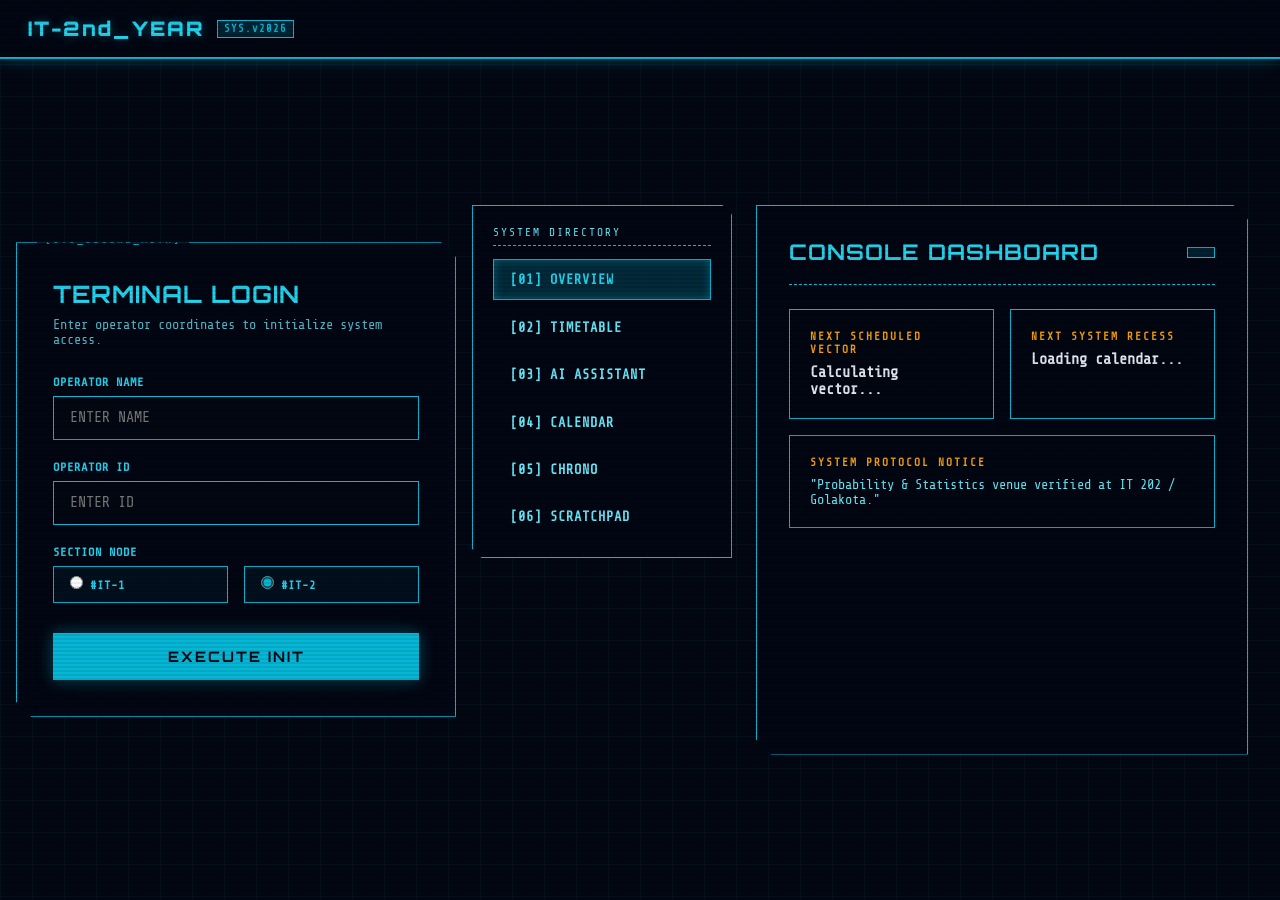
==== commit 8e973c87: "Update print statement from 'Hello' to 'Goodbye'" ====
--- a/index.html
+++ b/index.html
@@ -3,54 +3,66 @@
 <head>
     <meta charset="UTF-8">
     <meta name="viewport" content="width=device-width, initial-scale=1.0, maximum-scale=1.0, user-scalable=no">
-    <title>IT 2nd Year — Engineering Field Notebook (Dark)</title>
+    <title>IT 2nd Year — Cyberpunk Terminal Hub</title>
     <link rel="preconnect" href="https://fonts.googleapis.com">
     <link rel="preconnect" href="https://fonts.gstatic.com" crossorigin>
-    <link href="https://fonts.googleapis.com/css2?family=Courier+Prime:ital,wght@0,400;0,700;1,400&family=Newsreader:ital,opsz,wght@0,6..72,400;0,6..72,500;0,6..72,600;1,6..72,400&family=Plus+Jakarta+Sans:wght@400;500;600;700&display=swap" rel="stylesheet">
+    <link href="https://fonts.googleapis.com/css2?family=Share+Tech+Mono&family=Orbitron:wght@500;700;900&display=swap" rel="stylesheet">
     <style>
         :root {
-            --paper: #0b0f17;
-            --paper-sheet: #131b2e;
-            --paper-border: #1e293b;
-            --ink: #f8fafc;
-            --ink-muted: #94a3b8;
-            --blueprint: #38bdf8;
-            --blueprint-light: rgba(56, 189, 248, 0.1);
-            --copper: #f97316;
-            --copper-bg: rgba(249, 115, 22, 0.1);
-            --copper-border: rgba(249, 115, 22, 0.25);
-            --success-green: #34d399;
-            --serif: 'Newsreader', Georgia, serif;
-            --sans: 'Plus Jakarta Sans', system-ui, sans-serif;
-            --mono: 'Courier Prime', Courier, monospace;
+            --bg-term: #030712;
+            --panel-bg: rgba(3, 7, 18, 0.85);
+            --border-neon: #06b6d4;
+            --border-glow: rgba(6, 182, 212, 0.4);
+            --text-neon: #22d3ee;
+            --text-dim: #67e8f9;
+            --text-main: #e2e8f0;
+            --accent-pink: #f43f5e;
+            --accent-yellow: #f59e0b;
+            --font-display: 'Orbitron', sans-serif;
+            --font-mono: 'Share Tech Mono', monospace;
         }
 
         * {
             box-sizing: border-box;
             margin: 0;
             padding: 0;
-            font-family: var(--sans);
+            font-family: var(--font-mono);
             -webkit-tap-highlight-color: transparent;
         }
 
         body {
-            background-color: var(--paper);
+            background-color: var(--bg-term);
+            /* Cyberpunk Grid / Scanline FX */
             background-image: 
-                linear-gradient(to right, rgba(56, 189, 248, 0.03) 1px, transparent 1px),
-                linear-gradient(to bottom, rgba(56, 189, 248, 0.03) 1px, transparent 1px);
-            background-size: 24px 24px;
-            color: var(--ink);
+                linear-gradient(to right, rgba(6, 182, 212, 0.05) 1px, transparent 1px),
+                linear-gradient(to bottom, rgba(6, 182, 212, 0.05) 1px, transparent 1px),
+                radial-gradient(circle at 50% 50%, rgba(3, 7, 18, 0) 0%, rgba(3, 7, 18, 0.8) 100%);
+            background-size: 32px 32px, 32px 32px, 100% 100%;
+            color: var(--text-main);
             min-height: 100vh;
             display: flex;
             flex-direction: column;
             overflow-x: hidden;
         }
 
+        /* Scanlines Overlay */
+        body::before {
+            content: " ";
+            display: block;
+            position: fixed;
+            top: 0; left: 0; bottom: 0; right: 0;
+            background: linear-gradient(rgba(18, 16, 16, 0) 50%, rgba(0, 0, 0, 0.25) 50%);
+            background-size: 100% 4px;
+            z-index: 999;
+            pointer-events: none;
+            opacity: 0.3;
+        }
+
         header {
-            background: rgba(19, 27, 46, 0.95);
-            backdrop-filter: blur(10px);
-            border-bottom: 1px solid var(--paper-border);
-            padding: 1rem 1.5rem;
+            background: rgba(3, 7, 18, 0.95);
+            border-bottom: 2px solid var(--border-neon);
+            box-shadow: 0 0 15px var(--border-glow);
+            padding: 1rem 1.75rem;
             display: flex;
             justify-content: space-between;
             align-items: center;
@@ -60,40 +72,198 @@
         }
 
         .logo {
-            font-family: var(--serif);
-            font-weight: 600;
-            font-size: 1.15rem;
-            color: var(--blueprint);
+            font-family: var(--font-display);
+            font-weight: 900;
+            font-size: 1.25rem;
+            color: var(--text-neon);
+            text-shadow: 0 0 10px var(--border-glow);
+            letter-spacing: 2px;
+            display: flex;
+            align-items: center;
+            gap: 0.75rem;
+        }
+
+        .logo-badge {
+            font-size: 0.65rem;
+            background: rgba(6, 182, 212, 0.15);
+            color: var(--border-neon);
+            padding: 2px 6px;
+            border: 1px solid var(--border-neon);
+            letter-spacing: 1px;
+        }
+
+        main {
+            flex: 1;
+            display: flex;
+            justify-content: center;
+            align-items: center;
+            padding: 2rem 1rem;
+        }
+
+        .auth-container {
+            width: 100%;
+            max-width: 440px;
+        }
+
+        /* Sci-Fi Terminal Panel Cards */
+        .term-panel {
+            background: var(--panel-bg);
+            border: 1px solid var(--border-neon);
+            box-shadow: 0 0 25px rgba(6, 182, 212, 0.15), inset 0 0 15px rgba(6, 182, 212, 0.05);
+            padding: 2.25rem;
+            position: relative;
+            clip-path: polygon(0 0, calc(100% - 15px) 0, 100% 15px, 100% 100%, 15px 100%, 0 calc(100% - 15px));
+        }
+
+        .term-panel::before {
+            content: '[SYS_SECURE_AUTH]';
+            position: absolute;
+            top: -10px;
+            left: 20px;
+            background: var(--bg-term);
+            color: var(--border-neon);
+            font-size: 0.7rem;
+            padding: 0 8px;
+            letter-spacing: 2px;
+        }
+
+        h1 {
+            font-family: var(--font-display);
+            font-size: 1.5rem;
+            font-weight: 700;
+            color: var(--text-neon);
+            margin-bottom: 0.5rem;
+            letter-spacing: 1px;
+            text-transform: uppercase;
+        }
+
+        .subtitle {
+            color: var(--text-dim);
+            font-size: 0.85rem;
+            margin-bottom: 1.75rem;
+            opacity: 0.8;
+        }
+
+        .form-group {
+            margin-bottom: 1.25rem;
+        }
+
+        .form-group label {
+            display: block;
+            font-size: 0.75rem;
+            font-weight: 700;
+            color: var(--text-neon);
+            margin-bottom: 0.4rem;
+            text-transform: uppercase;
+            letter-spacing: 1px;
+        }
+
+        .form-control {
+            width: 100%;
+            padding: 0.8rem 1rem;
+            background: rgba(3, 7, 18, 0.9);
+            border: 1px solid var(--border-neon);
+            border-radius: 0px;
+            font-size: 0.95rem;
+            color: var(--text-main);
+            outline: none;
+            transition: all 0.2s ease;
+            color-scheme: dark;
+        }
+
+        .form-control:focus {
+            box-shadow: 0 0 12px var(--border-glow);
+            border-color: #ffffff;
+        }
+
+        textarea.form-control {
+            resize: vertical;
+            min-height: 100px;
+        }
+
+        .radio-group {
+            display: flex;
+            gap: 1rem;
+        }
+
+        .radio-label {
             display: flex;
             align-items: center;
             gap: 0.5rem;
-        }
-
-        .logo span {
-            font-family: var(--mono);
+            font-weight: 700;
+            font-size: 0.85rem;
+            cursor: pointer;
+            color: var(--text-main);
+            background: rgba(6, 182, 212, 0.05);
+            padding: 0.6rem 1rem;
+            border: 1px solid var(--border-neon);
+            flex: 1;
+            justify-content: center;
+            transition: all 0.2s;
+        }
+
+        .radio-label:hover {
+            background: rgba(6, 182, 212, 0.15);
+        }
+
+        .radio-label input {
+            accent-color: var(--border-neon);
+        }
+
+        .btn {
+            display: block;
+            width: 100%;
+            background: var(--border-neon);
+            color: var(--bg-term);
+            border: none;
+            padding: 0.9rem;
+            font-size: 0.9rem;
+            font-family: var(--font-display);
+            font-weight: 700;
+            cursor: pointer;
+            text-align: center;
+            text-transform: uppercase;
+            letter-spacing: 2px;
+            box-shadow: 0 0 15px var(--border-glow);
+            transition: all 0.2s ease;
+        }
+
+        .btn:hover {
+            background: #ffffff;
+            box-shadow: 0 0 20px #ffffff;
+        }
+
+        .btn-secondary {
+            background: transparent;
+            color: var(--text-neon);
+            border: 1px solid var(--border-neon);
+            padding: 0.45rem 0.9rem;
+            font-size: 0.75rem;
+            font-weight: 700;
+            cursor: pointer;
+            text-transform: uppercase;
+            letter-spacing: 1px;
+            transition: all 0.2s;
+        }
+
+        .btn-secondary:hover {
+            background: rgba(6, 182, 212, 0.2);
+        }
+
+        .btn-danger {
+            background: rgba(244, 63, 94, 0.1);
+            color: var(--accent-pink);
+            padding: 0.35rem 0.75rem;
             font-size: 0.7rem;
-            background: var(--blueprint-light);
-            color: var(--blueprint);
-            padding: 2px 6px;
-            border: 1px solid var(--blueprint);
-            border-radius: 2px;
-        }
-
-        main {
-            flex: 1;
-            display: flex;
-            justify-content: center;
-            align-items: center;
-            padding: 1.5rem 1rem;
-        }
-
-        .auth-container {
-            width: 100%;
-            max-width: 420px;
-            position: relative;
-        }
-
-        /* Fully Responsive Layout for Phones, Tablets, and Laptops */
+            font-weight: 700;
+            border: 1px solid var(--accent-pink);
+            cursor: pointer;
+            letter-spacing: 1px;
+            text-transform: uppercase;
+        }
+        .btn-danger:hover { background: rgba(244, 63, 94, 0.3); }
+
+        /* App Responsive Grid Layout */
         .app-layout {
             display: none;
             width: 100%;
@@ -102,316 +272,176 @@
             align-items: flex-start;
         }
 
-        @media(min-width: 768px) {
+        @media (min-width: 768px) {
             .app-layout {
                 display: grid;
-                grid-template-columns: 240px 1fr;
+                grid-template-columns: 260px 1fr;
                 padding: 1rem;
             }
         }
 
-        @media(min-width: 1024px) {
-            .app-layout {
-                grid-template-columns: 280px 1fr;
-            }
-        }
-
-        .paper-card {
-            background: var(--paper-sheet);
-            border: 1px solid var(--paper-border);
-            box-shadow: 0 15px 35px rgba(0, 0, 0, 0.5);
+        /* Terminal Sidebar Navigation */
+        .sidebar {
+            background: var(--panel-bg);
+            border: 1px solid var(--border-neon);
+            box-shadow: 0 0 20px rgba(6, 182, 212, 0.1);
+            padding: 1.25rem;
+            position: sticky;
+            top: 5rem;
+            clip-path: polygon(0 0, calc(100% - 10px) 0, 100% 10px, 100% 100%, 10px 100%, 0 calc(100% - 10px));
+        }
+
+        .sidebar-header {
+            font-size: 0.7rem;
+            color: var(--text-dim);
+            text-transform: uppercase;
+            letter-spacing: 2px;
+            margin-bottom: 0.85rem;
+            padding-bottom: 0.4rem;
+            border-bottom: 1px dashed var(--border-neon);
+        }
+
+        .nav-tabs {
+            display: flex;
+            flex-direction: column;
+            gap: 0.4rem;
+        }
+
+        .nav-tab {
+            background: transparent;
+            border: 1px solid transparent;
+            text-align: left;
+            padding: 0.75rem 1rem;
+            font-size: 0.85rem;
+            font-weight: 700;
+            color: var(--text-dim);
+            cursor: pointer;
+            letter-spacing: 1px;
+            transition: all 0.2s;
+            display: flex;
+            align-items: center;
+            gap: 0.75rem;
+            text-transform: uppercase;
+        }
+
+        .nav-tab:hover {
+            background: rgba(6, 182, 212, 0.1);
+            color: var(--text-neon);
+            border-color: rgba(6, 182, 212, 0.3);
+        }
+
+        .nav-tab.active {
+            background: rgba(6, 182, 212, 0.2);
+            color: var(--text-neon);
+            border-color: var(--border-neon);
+            box-shadow: inset 0 0 10px var(--border-glow);
+        }
+
+        /* Mobile Horizontal Tabs */
+        .mobile-tabs {
+            display: flex;
+            gap: 0.35rem;
+            overflow-x: auto;
+            background: rgba(3, 7, 18, 0.8);
+            padding: 0.4rem;
+            border: 1px solid var(--border-neon);
+            margin-bottom: 1.5rem;
+        }
+
+        @media (min-width: 768px) {
+            .mobile-tabs { display: none; }
+        }
+
+        .mobile-tab {
+            background: transparent;
+            border: 1px solid transparent;
+            padding: 0.5rem 0.85rem;
+            font-size: 0.75rem;
+            font-weight: 700;
+            color: var(--text-dim);
+            cursor: pointer;
+            white-space: nowrap;
+            text-transform: uppercase;
+            letter-spacing: 1px;
+        }
+
+        .mobile-tab.active {
+            background: rgba(6, 182, 212, 0.2);
+            color: var(--text-neon);
+            border-color: var(--border-neon);
+        }
+
+        /* Content Console Panel */
+        .content-panel {
+            background: var(--panel-bg);
+            border: 1px solid var(--border-neon);
+            box-shadow: 0 0 25px rgba(6, 182, 212, 0.15);
             padding: 2rem;
             position: relative;
-            border-radius: 4px;
-            width: 100%;
-        }
-
-        .paper-card::before {
-            content: '';
-            position: absolute;
-            top: -10px;
-            left: 50%;
-            transform: translateX(-50%);
-            width: 90px;
-            height: 20px;
-            background: rgba(30, 41, 59, 0.9);
-            border-left: 1px dashed var(--copper);
-            border-right: 1px dashed var(--copper);
-            box-shadow: 0 1px 3px rgba(0,0,0,0.3);
-            z-index: 5;
-        }
-
-        .stamp {
-            position: absolute;
-            top: 12px;
-            right: 16px;
-            border: 1.5px solid var(--copper);
-            color: var(--copper);
-            font-family: var(--mono);
-            font-size: 0.6rem;
-            padding: 2px 6px;
-            text-transform: uppercase;
-            letter-spacing: 1px;
-            transform: rotate(2deg);
-            pointer-events: none;
-            opacity: 0.85;
-            background: var(--copper-bg);
-            font-weight: 700;
-        }
-
-        /* Sidebar Navigation */
-        .sidebar {
-            background: var(--paper-sheet);
-            border: 1px solid var(--paper-border);
-            padding: 1.25rem;
-            box-shadow: 0 10px 25px rgba(0, 0, 0, 0.4);
-            position: sticky;
-            top: 4.5rem;
-            border-radius: 4px;
-        }
-
-        .sidebar-header {
-            font-family: var(--mono);
-            font-size: 0.7rem;
-            color: var(--ink-muted);
-            text-transform: uppercase;
-            letter-spacing: 1px;
-            margin-bottom: 0.85rem;
-            padding-bottom: 0.4rem;
-            border-bottom: 1px solid var(--paper-border);
-        }
-
-        .nav-tabs {
-            display: flex;
-            flex-direction: column;
-            gap: 0.35rem;
-        }
-
-        .nav-tab {
-            background: transparent;
-            border: none;
-            text-align: left;
-            padding: 0.65rem 0.85rem;
-            font-family: var(--sans);
-            font-size: 0.85rem;
-            font-weight: 500;
-            color: var(--ink-muted);
-            cursor: pointer;
-            border-radius: 3px;
-            transition: all 0.2s;
-            display: flex;
+            min-height: 550px;
+            clip-path: polygon(0 0, calc(100% - 15px) 0, 100% 15px, 100% 100%, 15px 100%, 0 calc(100% - 15px));
+        }
+
+        .panel-header {
+            display: flex;
+            justify-content: space-between;
             align-items: center;
-            gap: 0.6rem;
-        }
-
-        .nav-tab:hover {
-            background: var(--blueprint-light);
-            color: var(--blueprint);
-        }
-
-        .nav-tab.active {
-            background: var(--blueprint);
-            color: #0b0f17;
-            font-weight: 700;
-            box-shadow: 0 2px 8px rgba(56, 189, 248, 0.25);
-        }
-
-        /* Mobile & Tablet Tab Bar */
-        .mobile-tabs {
-            display: flex;
-            gap: 0.3rem;
-            overflow-x: auto;
-            background: var(--paper);
-            padding: 0.35rem;
-            border: 1px solid var(--paper-border);
-            margin-bottom: 1.25rem;
-            border-radius: 3px;
-        }
-
-        @media(min-width: 768px) {
-            .mobile-tabs { display: none; }
-        }
-
-        .mobile-tab {
-            background: transparent;
-            border: none;
-            padding: 0.45rem 0.75rem;
-            font-size: 0.75rem;
-            font-weight: 600;
-            color: var(--ink-muted);
-            cursor: pointer;
-            white-space: nowrap;
-            border-radius: 2px;
-        }
-
-        .mobile-tab.active {
-            background: var(--blueprint);
-            color: #0b0f17;
-        }
-
-        .form-group { margin-bottom: 1.15rem; }
-
-        .form-group label {
-            display: block;
-            font-family: var(--mono);
-            font-weight: 700;
-            font-size: 0.7rem;
-            margin-bottom: 0.35rem;
-            color: var(--blueprint);
-            text-transform: uppercase;
-            letter-spacing: 0.5px;
-        }
-
-        .form-control {
-            width: 100%;
-            padding: 0.7rem 0.85rem;
-            background: var(--paper);
-            border: 1px solid var(--paper-border);
-            border-radius: 3px;
-            font-size: 0.9rem;
-            color: var(--ink);
-            outline: none;
-            transition: border-color 0.2s;
-            color-scheme: dark;
-        }
-
-        .form-control:focus {
-            border-color: var(--blueprint);
-        }
-
-        textarea.form-control {
-            resize: vertical;
-            min-height: 90px;
-            font-family: var(--mono);
-        }
-
-        .radio-group {
-            display: flex;
-            gap: 0.75rem;
-            margin-top: 0.35rem;
-        }
-
-        .radio-label {
-            display: flex;
-            align-items: center;
-            gap: 0.4rem;
-            font-family: var(--mono);
-            font-weight: 600;
-            cursor: pointer;
-            color: var(--ink);
-            font-size: 0.8rem;
-            background: var(--paper);
-            padding: 0.45rem 0.75rem;
-            border: 1px solid var(--paper-border);
-            flex: 1;
-            justify-content: center;
-            border-radius: 3px;
-        }
-
-        .radio-label input { accent-color: var(--blueprint); }
-
-        .btn {
-            display: block;
-            width: 100%;
-            background: var(--blueprint);
-            color: #0b0f17;
-            border: none;
-            padding: 0.8rem;
-            border-radius: 3px;
-            font-size: 0.85rem;
-            font-weight: 700;
-            font-family: var(--mono);
-            cursor: pointer;
-            text-align: center;
-            text-transform: uppercase;
-            letter-spacing: 0.5px;
-            box-shadow: 0 2px 6px rgba(56, 189, 248, 0.2);
-            transition: filter 0.2s;
-        }
-
-        .btn:hover { filter: brightness(1.1); }
-
-        .btn-secondary {
-            background: var(--paper);
-            color: var(--ink);
-            border: 1px solid var(--paper-border);
-            padding: 0.4rem 0.75rem;
-            border-radius: 3px;
-            font-size: 0.7rem;
-            font-family: var(--mono);
-            font-weight: 600;
-            cursor: pointer;
-            text-transform: uppercase;
-        }
-        .btn-secondary:hover { background: var(--paper-border); }
-
-        .btn-danger {
-            background: rgba(244, 63, 94, 0.12);
-            color: #f43f5e;
-            padding: 0.3rem 0.6rem;
-            font-size: 0.7rem;
-            font-family: var(--mono);
-            font-weight: 600;
-            border: 1px solid rgba(244, 63, 94, 0.25);
-            cursor: pointer;
-            border-radius: 3px;
-        }
-        .btn-danger:hover { background: rgba(244, 63, 94, 0.2); }
-
-        h1, h2, h3 {
-            font-family: var(--serif);
-            color: var(--ink);
+            margin-bottom: 1.5rem;
+            padding-bottom: 1rem;
+            border-bottom: 1px dashed var(--border-neon);
         }
 
         .panel-title {
+            font-family: var(--font-display);
             font-size: 1.35rem;
-            margin-bottom: 0.2rem;
-            font-weight: 600;
+            font-weight: 700;
+            color: var(--text-neon);
+            letter-spacing: 1px;
+            text-transform: uppercase;
         }
 
         .panel-subtitle {
             font-size: 0.8rem;
-            color: var(--ink-muted);
-            font-family: var(--mono);
-            margin-bottom: 1.25rem;
-            padding-bottom: 0.6rem;
-            border-bottom: 1px solid var(--paper-border);
-        }
-
+            color: var(--text-dim);
+            margin-top: 0.2rem;
+            opacity: 0.8;
+        }
+
+        /* Terminal Bento Grid */
         .overview-grid {
             display: grid;
             grid-template-columns: 1fr;
             gap: 1rem;
         }
 
-        @media(min-width: 600px) {
-            .overview-grid { grid-template-columns: repeat(2, 1fr); }
-        }
-
-        .desk-card {
-            background: var(--paper);
-            border: 1px solid var(--paper-border);
-            padding: 1.15rem;
-            border-radius: 3px;
+        @media (min-width: 640px) {
+            .overview-grid {
+                grid-template-columns: repeat(2, 1fr);
+            }
+        }
+
+        .bento-box {
+            background: rgba(3, 7, 18, 0.6);
+            border: 1px solid var(--border-neon);
+            padding: 1.25rem;
             position: relative;
         }
 
-        .desk-card-title {
-            font-family: var(--mono);
+        .bento-label {
             font-size: 0.7rem;
-            color: var(--blueprint);
-            text-transform: uppercase;
-            letter-spacing: 0.5px;
-            margin-bottom: 0.4rem;
-            font-weight: 700;
-        }
-
+            text-transform: uppercase;
+            letter-spacing: 2px;
+            color: var(--accent-yellow);
+            margin-bottom: 0.5rem;
+            font-weight: 700;
+        }
+
+        /* Tables */
         .table-container {
             width: 100%;
             overflow-x: auto;
-            border: 1px solid var(--paper-border);
-            background: var(--paper);
-            border-radius: 3px;
+            border: 1px solid var(--border-neon);
+            background: rgba(3, 7, 18, 0.8);
         }
 
         table {
@@ -423,175 +453,237 @@
         }
 
         th, td {
-            padding: 0.75rem 0.9rem;
-            border-bottom: 1px solid var(--paper-border);
+            padding: 0.9rem 1rem;
+            border-bottom: 1px solid rgba(6, 182, 212, 0.2);
         }
 
         th {
-            background: rgba(56, 189, 248, 0.06);
-            font-family: var(--mono);
-            font-weight: 700;
-            color: var(--blueprint);
+            background: rgba(6, 182, 212, 0.1);
             font-size: 0.7rem;
             text-transform: uppercase;
-            letter-spacing: 0.5px;
-        }
-
-        tr:hover td { background: rgba(56, 189, 248, 0.02); }
-
+            letter-spacing: 1px;
+            color: var(--text-neon);
+        }
+
+        tr:hover td {
+            background: rgba(6, 182, 212, 0.05);
+        }
+
+        /* Day Selector Tabs */
         .day-tabs {
             display: flex;
-            gap: 0.3rem;
-            background: var(--paper);
-            padding: 0.3rem;
-            border: 1px solid var(--paper-border);
+            gap: 0.35rem;
+            background: rgba(3, 7, 18, 0.8);
+            padding: 0.35rem;
+            border: 1px solid var(--border-neon);
             overflow-x: auto;
-            margin-bottom: 1rem;
-            border-radius: 3px;
+            margin-bottom: 1.25rem;
         }
 
         .day-tab {
             background: transparent;
-            border: none;
-            padding: 0.4rem 0.75rem;
-            font-size: 0.7rem;
-            font-family: var(--mono);
-            font-weight: 700;
-            color: var(--ink-muted);
+            border: 1px solid transparent;
+            padding: 0.5rem 0.85rem;
+            font-size: 0.75rem;
+            font-weight: 700;
+            color: var(--text-dim);
             cursor: pointer;
             white-space: nowrap;
-            border-radius: 2px;
+            letter-spacing: 1px;
+            text-transform: uppercase;
         }
 
         .day-tab.active {
-            background: var(--blueprint);
-            color: #0b0f17;
-        }
-
-        .notes-grid { display: flex; flex-direction: column; gap: 0.85rem; margin-top: 0.85rem; }
+            background: var(--border-neon);
+            color: var(--bg-term);
+            border-color: var(--border-neon);
+        }
+
+        /* Notes Grid */
+        .notes-grid {
+            display: grid;
+            grid-template-columns: 1fr;
+            gap: 1rem;
+            margin-top: 1rem;
+        }
+
+        @media (min-width: 640px) {
+            .notes-grid {
+                grid-template-columns: repeat(2, 1fr);
+            }
+        }
+
         .note-card {
-            background: var(--paper);
-            border: 1px solid var(--paper-border);
-            padding: 1rem;
+            background: rgba(3, 7, 18, 0.7);
+            border: 1px solid var(--border-neon);
+            padding: 1.25rem;
             display: flex;
             flex-direction: column;
-            border-radius: 3px;
-        }
+            justify-content: space-between;
+        }
+
         .note-content {
-            font-size: 0.85rem;
+            font-size: 0.9rem;
             white-space: pre-wrap;
-            margin-bottom: 0.6rem;
-            line-height: 1.4;
-            font-family: var(--mono);
-        }
+            margin-bottom: 1rem;
+            line-height: 1.5;
+            color: var(--text-main);
+        }
+
         .note-footer {
             display: flex;
             justify-content: space-between;
             align-items: center;
-            font-size: 0.65rem;
-            font-family: var(--mono);
-            color: var(--ink-muted);
-            border-top: 1px solid var(--paper-border);
-            padding-top: 0.4rem;
-        }
-
+            font-size: 0.7rem;
+            color: var(--text-dim);
+            border-top: 1px dashed var(--border-neon);
+            padding-top: 0.75rem;
+        }
+
+        /* Terminal Chatbot Interface */
         .chat-box {
             display: flex;
             flex-direction: column;
-            height: 380px;
-            background: var(--paper);
-            border: 1px solid var(--paper-border);
-            border-radius: 3px;
-        }
+            height: 400px;
+            background: rgba(3, 7, 18, 0.9);
+            border: 1px solid var(--border-neon);
+        }
+
         .chat-messages {
             flex: 1;
-            padding: 0.85rem;
+            padding: 1rem;
             overflow-y: auto;
             display: flex;
             flex-direction: column;
-            gap: 0.65rem;
-            font-family: var(--mono);
-            font-size: 0.8rem;
-        }
+            gap: 0.85rem;
+            font-size: 0.85rem;
+        }
+
         .chat-bubble {
-            max-width: 85%;
-            padding: 0.6rem 0.85rem;
-            border-radius: 3px;
+            max-width: 82%;
+            padding: 0.75rem 1rem;
+            border-radius: 0px;
             line-height: 1.4;
             white-space: pre-wrap;
         }
+
         .chat-bubble.bot {
-            background: var(--blueprint-light);
-            color: var(--ink);
+            background: rgba(6, 182, 212, 0.1);
+            color: var(--text-main);
             align-self: flex-start;
-            border-left: 3px solid var(--blueprint);
-        }
+            border-left: 3px solid var(--border-neon);
+        }
+
         .chat-bubble.user {
-            background: var(--blueprint);
-            color: #0b0f17;
-            font-weight: 600;
+            background: var(--border-neon);
+            color: var(--bg-term);
+            font-weight: 700;
             align-self: flex-end;
         }
+
         .chat-input-area {
             display: flex;
-            padding: 0.55rem;
-            background: var(--paper-sheet);
-            border-top: 1px solid var(--paper-border);
+            padding: 0.75rem;
+            background: rgba(3, 7, 18, 0.95);
+            border-top: 1px solid var(--border-neon);
+            gap: 0.5rem;
+        }
+
+        .chat-suggestions {
+            display: flex;
             gap: 0.4rem;
-        }
-        .chat-suggestions {
-            display: flex;
-            gap: 0.3rem;
-            padding: 0.4rem 0.65rem;
+            padding: 0.5rem 0.75rem;
             overflow-x: auto;
-            background: var(--paper);
-            border-top: 1px solid var(--paper-border);
-        }
+            background: rgba(3, 7, 18, 0.6);
+            border-top: 1px dashed var(--border-neon);
+        }
+
         .suggestion-chip {
-            background: var(--blueprint-light);
-            border: 1px solid rgba(56, 189, 248, 0.25);
-            color: var(--blueprint);
-            padding: 0.2rem 0.5rem;
-            font-size: 0.65rem;
-            font-family: var(--mono);
-            font-weight: 600;
+            background: rgba(6, 182, 212, 0.1);
+            border: 1px solid var(--border-neon);
+            color: var(--text-neon);
+            padding: 0.25rem 0.6rem;
+            font-size: 0.7rem;
+            font-weight: 700;
             cursor: pointer;
             white-space: nowrap;
-            border-radius: 2px;
-        }
-        .suggestion-chip:hover { background: rgba(56, 189, 248, 0.2); }
+            letter-spacing: 1px;
+            text-transform: uppercase;
+        }
+
+        .suggestion-chip:hover {
+            background: rgba(6, 182, 212, 0.3);
+        }
+
+        /* Holiday Cards List */
+        .holiday-list {
+            display: flex;
+            flex-direction: column;
+            gap: 0.75rem;
+        }
+
+        .holiday-item {
+            background: rgba(3, 7, 18, 0.7);
+            border: 1px solid var(--border-neon);
+            padding: 1rem;
+            display: flex;
+            align-items: center;
+            justify-content: space-between;
+            gap: 1rem;
+        }
+
+        .holiday-info {
+            display: flex;
+            align-items: center;
+            gap: 1rem;
+        }
+
+        .holiday-emoji {
+            font-size: 1.5rem;
+        }
+
+        .tag {
+            padding: 0.2rem 0.5rem;
+            font-weight: 700;
+            font-size: 0.65rem;
+            letter-spacing: 1px;
+            text-transform: uppercase;
+        }
+        .tag-subject {
+            background: rgba(6, 182, 212, 0.15);
+            color: var(--text-neon);
+            border: 1px solid var(--border-neon);
+        }
 
         .hidden { display: none !important; }
-        .error-text { color: #f43f5e; font-size: 0.7rem; font-family: var(--mono); font-weight: 600; margin-top: 0.3rem; display: none; }
-        
+        .error-text { color: var(--accent-pink); font-size: 0.75rem; font-weight: 700; margin-top: 0.4rem; display: none; letter-spacing: 1px; }
+
         .user-badge {
-            font-family: var(--mono);
-            font-size: 0.7rem;
-            background: var(--blueprint-light);
-            color: var(--blueprint);
-            padding: 0.2rem 0.6rem;
-            border: 1px solid rgba(56, 189, 248, 0.3);
-            font-weight: 700;
-            border-radius: 2px;
+            font-size: 0.75rem;
+            background: rgba(6, 182, 212, 0.15);
+            color: var(--text-neon);
+            padding: 0.3rem 0.8rem;
+            border: 1px solid var(--border-neon);
+            font-weight: 700;
+            letter-spacing: 1px;
         }
 
         .toast {
             position: fixed;
-            bottom: 20px;
-            right: 20px;
-            background: var(--paper-sheet);
-            color: var(--ink);
-            padding: 8px 14px;
-            font-size: 0.75rem;
-            font-family: var(--mono);
-            box-shadow: 0 8px 20px rgba(0,0,0,0.5);
-            border: 1px solid var(--paper-border);
-            border-left: 3px solid var(--blueprint);
-            transform: translateY(60px);
+            bottom: 24px;
+            right: 24px;
+            background: var(--bg-term);
+            color: var(--text-neon);
+            padding: 12px 20px;
+            font-size: 0.85rem;
+            box-shadow: 0 0 20px var(--border-glow);
+            border: 1px solid var(--border-neon);
+            border-left: 4px solid var(--accent-yellow);
+            transform: translateY(80px);
             opacity: 0;
             transition: all 0.3s ease;
             z-index: 1000;
-            border-radius: 2px;
+            letter-spacing: 1px;
         }
         .toast.show { transform: translateY(0); opacity: 1; }
     </style>
@@ -599,28 +691,27 @@
 <body>
 
     <header>
-        <div class="logo">IT-2nd Year <span>DESK.v2026</span></div>
+        <div class="logo">IT-2nd_YEAR <span class="logo-badge">SYS.v2026</span></div>
         <div id="header-user-info" class="hidden">
-            <button class="btn-secondary" id="btn-logout">Sign Out</button>
+            <button class="btn-secondary" id="btn-logout">Terminate Session</button>
         </div>
     </header>
 
     <main>
         <!-- Auth Screen -->
         <div class="auth-container" id="auth-screen">
-            <div class="paper-card">
-                <div class="stamp">FIELD AUTH</div>
-                <h1 class="panel-title" style="margin-bottom: 0.4rem;">Student Desk Init</h1>
-                <p class="panel-subtitle">Enter credentials to open your academic notebook.</p>
+            <div class="term-panel">
+                <h1>Terminal Login</h1>
+                <p class="subtitle">Enter operator coordinates to initialize system access.</p>
 
                 <form id="login-form">
                     <div class="form-group">
-                        <label for="student-name">Student Name</label>
-                        <input type="text" id="student-name" class="form-control" placeholder="Enter your name">
+                        <label for="student-name">Operator Name</label>
+                        <input type="text" id="student-name" class="form-control" placeholder="ENTER NAME">
                     </div>
                     <div class="form-group">
-                        <label for="student-id">Student ID</label>
-                        <input type="text" id="student-id" class="form-control" placeholder="Enter your ID">
+                        <label for="student-id">Operator ID</label>
+                        <input type="text" id="student-id" class="form-control" placeholder="ENTER ID">
                     </div>
                     <div class="form-group">
                         <label>Section Node</label>
@@ -629,40 +720,38 @@
                             <label class="radio-label"><input type="radio" name="section" value="#IT-2" checked> #IT-2</label>
                         </div>
                     </div>
-                    <div id="login-error" class="error-text">Please provide both name and student ID.</div>
-                    <button type="submit" class="btn" style="margin-top: 1rem;">Open Notebook</button>
+                    <div id="login-error" class="error-text">ERROR: CREDENTIALS REQUIRED.</div>
+                    <button type="submit" class="btn" style="margin-top: 1.5rem;">Execute Init</button>
                 </form>
             </div>
         </div>
 
-        <!-- Main Portal Dashboard Layout -->
+        <!-- Main Terminal Dashboard Layout -->
         <div class="app-layout" id="dashboard-screen">
-            <!-- Sidebar Index Navigation -->
+            <!-- Terminal Sidebar Navigation -->
             <aside class="sidebar">
-                <div class="sidebar-header">Notebook Index</div>
+                <div class="sidebar-header">System Directory</div>
                 <div class="nav-tabs" role="tablist">
-                    <button class="nav-tab active" data-target="overview" role="tab">📌 Overview</button>
-                    <button class="nav-tab" data-target="schedule" role="tab">📅 Timetable</button>
-                    <button class="nav-tab" data-target="chat" role="tab">🤖 Smart Assistant</button>
-                    <button class="nav-tab" data-target="holidays" role="tab">🎉 Academic Calendar</button>
-                    <button class="nav-tab" data-target="watch" role="tab">⏰ Chrono / Clock</button>
-                    <button class="nav-tab" data-target="notes" role="tab">📝 Scratchpad Notes</button>
+                    <button class="nav-tab active" data-target="overview" role="tab">[01] OVERVIEW</button>
+                    <button class="nav-tab" data-target="schedule" role="tab">[02] TIMETABLE</button>
+                    <button class="nav-tab" data-target="chat" role="tab">[03] AI ASSISTANT</button>
+                    <button class="nav-tab" data-target="holidays" role="tab">[04] CALENDAR</button>
+                    <button class="nav-tab" data-target="watch" role="tab">[05] CHRONO</button>
+                    <button class="nav-tab" data-target="notes" role="tab">[06] SCRATCHPAD</button>
                 </div>
             </aside>
 
-            <!-- Active Paper Content Sheet -->
-            <section class="paper-card" style="min-height: 520px;">
-                <div class="stamp" id="stamp-label">ACTIVE DESK</div>
-                
-                <div style="display: flex; justify-content: space-between; align-items: center; margin-bottom: 1.1rem; padding-bottom: 0.6rem; border-bottom: 1px solid var(--paper-border);">
+            <!-- Active Content Console Panel -->
+            <section class="content-panel" style="min-height: 550px;">
+                <div class="panel-header">
                     <div>
-                        <h2 id="welcome-title" class="panel-title">Daily Command Desk</h2>
-                        <p id="welcome-subtitle" class="panel-subtitle" style="margin-bottom: 0; border: none; padding: 0;"></p>
+                        <h2 id="welcome-title" class="panel-title">Console Dashboard</h2>
+                        <p id="welcome-subtitle" class="panel-subtitle"></p>
                     </div>
                     <div id="section-display-badge" class="user-badge"></div>
                 </div>
 
-                <!-- Mobile Quick Tabs -->
+                <!-- Mobile Horizontal Tabs -->
                 <div class="mobile-tabs">
                     <button class="mobile-tab active" data-target="overview">Overview</button>
                     <button class="mobile-tab" data-target="schedule">Timetable</button>
@@ -675,25 +764,25 @@
                 <!-- OVERVIEW TAB -->
                 <div id="tab-overview" class="tab-content" role="tabpanel">
                     <div class="overview-grid">
-                        <div class="desk-card">
-                            <div class="desk-card-title">Next Class / Focus</div>
-                            <div id="desk-next-class" style="font-size: 0.9rem; font-weight: 600; margin-top: 0.25rem;">Calculating schedule...</div>
+                        <div class="bento-box">
+                            <div class="bento-label">NEXT SCHEDULED VECTOR</div>
+                            <div id="desk-next-class" style="font-size: 0.95rem; font-weight: 700; margin-top: 0.4rem; color: var(--text-main);">Calculating vector...</div>
                         </div>
-                        <div class="desk-card">
-                            <div class="desk-card-title">Next Recess / Holiday</div>
-                            <div id="desk-next-holiday" style="font-size: 0.9rem; font-weight: 600; margin-top: 0.25rem;">Loading calendar...</div>
+                        <div class="bento-box">
+                            <div class="bento-label">NEXT SYSTEM RECESS</div>
+                            <div id="desk-next-holiday" style="font-size: 0.95rem; font-weight: 700; margin-top: 0.4rem; color: var(--text-main);">Loading calendar...</div>
                         </div>
-                        <div class="desk-card" style="grid-column: 1 / -1;">
-                            <div class="desk-card-title">Daily Rule (Pinned)</div>
-                            <div style="font-size: 0.8rem; font-family: var(--mono); color: var(--ink-muted); margin-top: 0.25rem;">"Probability & Statistics venue verified at IT 202 / Golakota."</div>
+                        <div class="bento-box" style="grid-column: 1 / -1;">
+                            <div class="bento-label">SYSTEM PROTOCOL NOTICE</div>
+                            <div style="font-size: 0.85rem; color: var(--text-dim); margin-top: 0.4rem;">"Probability & Statistics venue verified at IT 202 / Golakota."</div>
                         </div>
                     </div>
                 </div>
 
                 <!-- TIMETABLE TAB -->
                 <div id="tab-schedule" class="tab-content hidden" role="tabpanel">
-                    <h3 class="panel-title" style="font-size: 1.2rem;">Academic Schedule Sheet</h3>
-                    <p class="panel-subtitle">Weekly lecture and lab allocations by section node.</p>
+                    <h3 class="panel-title" style="font-size: 1.2rem;">Timetable Matrix</h3>
+                    <p class="panel-subtitle">Weekly lecture allocations filtered by active section node.</p>
                     
                     <div class="day-tabs" id="day-filter-container">
                         <button class="day-tab active" data-day="All">ALL</button>
@@ -707,20 +796,20 @@
 
                     <div class="table-container">
                         <table>
-                            <thead><tr><th>Day</th><th>Time</th><th>Subject & Professor</th><th>Venue</th></tr></thead>
+                            <thead><tr><th>Day</th><th>Time</th><th>Subject & Faculty</th><th>Venue Node</th></tr></thead>
                             <tbody id="schedule-table-body"></tbody>
                         </table>
                     </div>
                 </div>
 
-                <!-- SMART ASSISTANT TAB -->
+                <!-- AI ASSISTANT TAB -->
                 <div id="tab-chat" class="tab-content hidden" role="tabpanel">
-                    <h3 class="panel-title" style="font-size: 1.2rem;">Student Help Desk & Assistant</h3>
-                    <p class="panel-subtitle">Query schedule vectors, venue codes, and academic regulations.</p>
+                    <h3 class="panel-title" style="font-size: 1.2rem;">Terminal AI Assistant</h3>
+                    <p class="panel-subtitle">Query class schedules, venues, faculty, or holiday database.</p>
 
                     <div class="chat-box">
                         <div class="chat-messages" id="chat-messages">
-                            <div class="chat-bubble bot">Desk assistant online. Ask me about your timetable, room numbers like IT 202 / Golakota, or university holidays.</div>
+                            <div class="chat-bubble bot">Terminal AI online. Query routine schedules, room nodes like IT 202 / Golakota, or holiday registries.</div>
                         </div>
                         <div class="chat-suggestions">
                             <span class="suggestion-chip" onclick="sendSuggestion('Monday schedule')">Monday Schedule</span>
@@ -729,47 +818,47 @@
                             <span class="suggestion-chip" onclick="sendSuggestion('Venue for Probability')">Prob Venue</span>
                         </div>
                         <div class="chat-input-area">
-                            <input type="text" id="chat-input" class="form-control" placeholder="Ask assistant..." style="padding: 0.5rem 0.75rem; font-size: 0.8rem;">
-                            <button class="btn" id="btn-send-chat" style="width: auto; padding: 0.5rem 0.9rem; margin: 0; font-size: 0.7rem;">Query</button>
+                            <input type="text" id="chat-input" class="form-control" placeholder="Type query command..." style="padding: 0.6rem 0.9rem; font-size: 0.85rem;">
+                            <button class="btn" id="btn-send-chat" style="width: auto; padding: 0.6rem 1.1rem; margin: 0; font-size: 0.75rem;">Run</button>
                         </div>
                     </div>
                 </div>
 
-                <!-- ACADEMIC CALENDAR / HOLIDAYS TAB -->
+                <!-- HOLIDAYS TAB -->
                 <div id="tab-holidays" class="tab-content hidden" role="tabpanel">
-                    <h3 class="panel-title" style="font-size: 1.2rem;">Academic Calendar & Holidays</h3>
+                    <h3 class="panel-title" style="font-size: 1.2rem;">Academic Calendar Registry</h3>
                     <p class="panel-subtitle">GBPUAT 2026 official recess schedule.</p>
 
-                    <div class="desk-card" style="margin-bottom: 1.1rem; background: var(--copper-bg); border-color: var(--copper-border);">
-                        <div class="desk-card-title" style="color: var(--copper);">Upcoming Recess Countdown</div>
-                        <div id="next-holiday-display" style="font-size: 1.05rem; font-weight: 600; font-family: var(--serif); color: var(--copper);">Calculating...</div>
-                        <div id="next-holiday-countdown" style="font-size: 0.75rem; font-family: var(--mono); color: var(--ink-muted); margin-top: 0.2rem;"></div>
+                    <div class="bento-box" style="margin-bottom: 1.25rem; background: rgba(245, 158, 11, 0.05); border-color: var(--accent-yellow);">
+                        <div class="bento-label">Upcoming Recess Countdown</div>
+                        <div id="next-holiday-display" style="font-size: 1.1rem; font-weight: 700; color: var(--accent-yellow);">Calculating...</div>
+                        <div id="next-holiday-countdown" style="font-size: 0.8rem; color: var(--text-dim); margin-top: 0.3rem;"></div>
                     </div>
 
-                    <div id="holidays-container" class="tasks-list"></div>
+                    <div id="holidays-container" class="holiday-list"></div>
                 </div>
 
-                <!-- CHRONO / CLOCK TAB -->
+                <!-- CLOCK TAB -->
                 <div id="tab-watch" class="tab-content hidden" role="tabpanel">
-                    <h3 class="panel-title" style="font-size: 1.2rem;">Chrono Reference</h3>
-                    <p class="panel-subtitle">Live desk clock synchronizer.</p>
-
-                    <div class="desk-card" style="text-align: center; padding: 2.5rem 1rem;">
-                        <div id="live-clock-display" style="font-size: 2.5rem; font-family: var(--mono); font-weight: 700; color: var(--blueprint);">00:00:00 AM</div>
-                        <div id="live-date-display" style="font-family: var(--mono); font-size: 0.85rem; color: var(--ink-muted); margin-top: 0.4rem;">Syncing date...</div>
+                    <h3 class="panel-title" style="font-size: 1.2rem;">Chrono Synchronizer</h3>
+                    <p class="panel-subtitle">Real-time system clock terminal.</p>
+
+                    <div class="bento-box" style="text-align: center; padding: 3rem 1rem;">
+                        <div id="live-clock-display" style="font-size: 3rem; font-weight: 900; color: var(--text-neon); text-shadow: 0 0 15px var(--border-glow);">00:00:00 AM</div>
+                        <div id="live-date-display" style="font-size: 0.9rem; color: var(--text-dim); margin-top: 0.5rem; letter-spacing: 1px;">Syncing telemetry...</div>
                     </div>
                 </div>
 
                 <!-- NOTES SCRATCHPAD TAB -->
                 <div id="tab-notes" class="tab-content hidden" role="tabpanel">
-                    <h3 class="panel-title" style="font-size: 1.2rem;">Scratchpad Notes</h3>
-                    <p class="panel-subtitle">Jot down quick reminders, formulas, or lab notes.</p>
-
-                    <div class="desk-card" style="margin-bottom: 1.1rem;">
-                        <label for="new-note-text" style="display: block; font-family: var(--mono); font-size: 0.7rem; font-weight: 700; color: var(--blueprint); margin-bottom: 0.35rem; text-transform: uppercase;">New Scratchpad Entry</label>
-                        <textarea id="new-note-text" class="form-control" placeholder="Type quick formulas or reminders..."></textarea>
-                        <div id="note-error" class="error-text">Note content cannot be empty.</div>
-                        <button class="btn" id="btn-save-note" style="margin-top: 0.65rem; font-size: 0.75rem;">Pin Note</button>
+                    <h3 class="panel-title" style="font-size: 1.2rem;">Secure Scratchpad</h3>
+                    <p class="panel-subtitle">Store local scratch notes and reminders.</p>
+
+                    <div class="bento-box" style="margin-bottom: 1.25rem;">
+                        <label for="new-note-text" style="display: block; font-size: 0.7rem; font-weight: 700; color: var(--accent-yellow); margin-bottom: 0.4rem; text-transform: uppercase; letter-spacing: 1px;">New Scratch Entry</label>
+                        <textarea id="new-note-text" class="form-control" placeholder="Enter quick code snippet or reminder..."></textarea>
+                        <div id="note-error" class="error-text">ERROR: EMPTY PAYLOAD.</div>
+                        <button class="btn" id="btn-save-note" style="margin-top: 0.75rem; font-size: 0.8rem;">Commit Note</button>
                     </div>
 
                     <div id="notes-container" class="notes-grid"></div>
@@ -850,7 +939,7 @@
             const t = document.getElementById('toast-notification');
             t.textContent = msg;
             t.classList.add('show');
-            setTimeout(() => t.classList.remove('show'), 2000);
+            setTimeout(() => t.classList.remove('show'), 2500);
         }
 
         function loadState() {
@@ -910,8 +999,8 @@
             document.getElementById('dashboard-screen').style.display = "grid";
             document.getElementById('header-user-info').classList.remove('hidden');
 
-            document.getElementById('welcome-title').innerText = `Field Operator: ${currentUser.name}`;
-            document.getElementById('welcome-subtitle').innerText = `ID: ${currentUser.id}`;
+            document.getElementById('welcome-title').innerText = `Operator: ${currentUser.name}`;
+            document.getElementById('welcome-subtitle').innerText = `Active Session ID: ${currentUser.id}`;
             document.getElementById('section-display-badge').innerText = currentUser.section;
 
             switchTab('overview');
@@ -919,7 +1008,7 @@
             renderHolidays();
             updateDeskOverview();
             startLiveClock();
-            showToast(isAuto ? "Desk session restored." : "Notebook initialized.");
+            showToast(isAuto ? "Session restored from memory." : "Terminal initialized.");
         }
 
         function logoutSession() {
@@ -941,16 +1030,6 @@
                 c.classList.add('hidden');
             });
             document.getElementById(`tab-${tabName}`).classList.remove('hidden');
-
-            const stampMap = {
-                overview: "DAILY DESK",
-                schedule: "SCHEDULE SHEET",
-                chat: "HELP DESK",
-                holidays: "CALENDAR",
-                watch: "CHRONO",
-                notes: "SCRATCHPAD"
-            };
-            document.getElementById('stamp-label').innerText = stampMap[tabName] || "FIELD NOTE";
         }
 
         function updateDeskOverview() {
@@ -962,7 +1041,7 @@
             if (todaysClasses.length > 0) {
                 nextClassEl.innerText = `${todaysClasses[0].time} — ${todaysClasses[0].subject} (${todaysClasses[0].venue})`;
             } else {
-                nextClassEl.innerText = "No classes scheduled for today. Free day.";
+                nextClassEl.innerText = "No classes scheduled for today. Free node.";
             }
 
             const today = new Date();
@@ -1034,7 +1113,7 @@
             if (foundDay) {
                 const dayCap = foundDay.charAt(0).toUpperCase() + foundDay.slice(1);
                 const classes = rawSchedule.filter(item => item.day.toLowerCase() === foundDay && item.sections.includes(currentUser.section));
-                if (classes.length === 0) return `No timetable entries for ${dayCap} under ${currentUser.section}.`;
+                if (classes.length === 0) return `No timetable payload found for ${dayCap} under ${currentUser.section}.`;
                 
                 let reply = `[TIMETABLE // ${dayCap.toUpperCase()} // ${currentUser.section}]\n`;
                 classes.forEach(c => {
@@ -1060,9 +1139,9 @@
             }
 
             if (q.includes("section")) return `Active Section Node: ${currentUser.section}`;
-            if (q.includes("hello") || q.includes("hi")) return `Field desk active, ${currentUser.name}. Query schedules or faculty parameters.`;
-
-            return "Query unrecognized. Try asking for a day's schedule, instructor information, or upcoming holidays.";
+            if (q.includes("hello") || q.includes("hi")) return `Terminal active, ${currentUser.name}. Query parameters ready.`;
+
+            return "Query unrecognized. Try querying schedules, instructor nodes, or holiday registries.";
         }
 
         function renderHolidays() {
@@ -1085,30 +1164,36 @@
                 if (!isPast && !nextHoliday) nextHoliday = { ...h, dateObj: hDate };
 
                 const item = document.createElement("div");
-                item.className = "task-item";
+                item.className = "holiday-item";
                 if (isPast) item.style.opacity = "0.4";
 
-                const left = document.createElement("div"); 
-                left.className = "task-left";
+                const infoDiv = document.createElement("div");
+                infoDiv.className = "holiday-info";
                 
                 const emoji = document.createElement("div");
-                emoji.style.fontSize = "1.1rem";
+                emoji.className = "holiday-emoji";
                 emoji.textContent = h.emoji;
 
-                const info = document.createElement("div");
+                const details = document.createElement("div");
                 const titleText = document.createElement("div"); 
-                titleText.style.cssText = `font-weight: 700; font-size: 0.8rem; font-family: var(--mono); color: var(--ink); ${isPast ? 'text-decoration: line-through;' : ''}`; 
+                titleText.style.cssText = `font-weight: 700; font-size: 0.9rem; color: var(--text-primary); ${isPast ? 'text-decoration: line-through;' : ''}`; 
                 titleText.textContent = h.name;
                 
                 const meta = document.createElement("div"); 
-                meta.className = "task-meta";
-                meta.innerHTML = `<span class="tag tag-subject">${hDate.toLocaleDateString(undefined, { month: 'short', day: 'numeric', year: 'numeric' })}</span><span style="color: var(--ink-muted);">${h.type}</span>`;
+                meta.style.cssText = "font-size: 0.75rem; color: var(--text-dim); margin-top: 0.2rem;";
+                meta.textContent = `${hDate.toLocaleDateString(undefined, { month: 'short', day: 'numeric', year: 'numeric' })} • ${h.type}`;
                 
-                info.appendChild(titleText); 
-                info.appendChild(meta);
-                left.appendChild(emoji); 
-                left.appendChild(info);
-                item.appendChild(left);
+                details.appendChild(titleText);
+                details.appendChild(meta);
+                infoDiv.appendChild(emoji);
+                infoDiv.appendChild(details);
+                item.appendChild(infoDiv);
+                
+                const badge = document.createElement("span");
+                badge.className = "tag tag-subject";
+                badge.textContent = isPast ? "EXPIRED" : "QUEUED";
+                item.appendChild(badge);
+
                 fragment.appendChild(item);
             });
             
@@ -1119,7 +1204,7 @@
                 const diffDays = Math.ceil(diffTime / (1000 * 60 * 60 * 24));
                 nextDisplay.textContent = `${nextHoliday.emoji} ${nextHoliday.name} (${nextHoliday.date})`;
                 if (diffDays === 0) {
-                    countdownDisplay.innerHTML = `<span style="color: var(--success-green); font-weight: 700;">Status: ACTIVE TODAY</span>`;
+                    countdownDisplay.innerHTML = `<span style="color: var(--accent-yellow); font-weight: 700;">Status: ACTIVE TODAY</span>`;
                 } else {
                     countdownDisplay.textContent = `T-Minus ${diffDays} Day(s) remaining`;
                 }
@@ -1135,18 +1220,18 @@
             const textInput = document.getElementById("new-note-text");
             if (!textInput.value.trim()) return;
             getNotesList().unshift({ id: Date.now(), text: textInput.value.trim(), timestamp: new Date().toLocaleDateString() + " " + new Date().toLocaleTimeString() });
-            saveState(); textInput.value = ""; renderNotes(); showToast("Note pinned to desk.");
+            saveState(); textInput.value = ""; renderNotes(); showToast("Note committed to storage.");
         }
 
         function renderNotes() {
             const container = document.getElementById("notes-container");
             const notes = getNotesList();
             container.innerHTML = ""; 
-            if (notes.length === 0) { container.innerHTML = `<p style="color: var(--ink-muted); text-align: center; padding: 1.5rem; font-size: 0.75rem; font-family: var(--mono);">Scratchpad empty.</p>`; return; }
+            if (notes.length === 0) { container.innerHTML = `<p style="color: var(--text-dim); text-align: center; padding: 2rem; font-size: 0.8rem; grid-column: 1 / -1;">No scratch records found.</p>`; return; }
             const fragment = document.createDocumentFragment();
             notes.forEach(note => {
                 const card = document.createElement("div"); card.className = "note-card";
-                card.innerHTML = `<div class="note-content">${note.text}</div><div class="note-footer"><span>${note.timestamp}</span><button class="btn-danger" onclick="notesByStudent['${currentUser.id}'] = getNotesList().filter(n => n.id !== ${note.id}); saveState(); renderNotes();">Discard</button></div>`;
+                card.innerHTML = `<div class="note-content">${note.text}</div><div class="note-footer"><span>${note.timestamp}</span><button class="btn-danger" onclick="notesByStudent['${currentUser.id}'] = getNotesList().filter(n => n.id !== ${note.id}); saveState(); renderNotes();">Purge</button></div>`;
                 fragment.appendChild(card);
             });
             container.appendChild(fragment);
@@ -1164,23 +1249,23 @@
             const filtered = rawSchedule.filter(item => item.sections.includes(currentUser.section) && (currentDayFilter === "All" || item.day === currentDayFilter));
             
             if (filtered.length === 0) { 
-                tbody.innerHTML = `<tr><td colspan="4" style="text-align: center; padding: 1.5rem; color: var(--ink-muted); font-family: var(--mono);">No schedule entries match current selection.</td></tr>`; 
+                tbody.innerHTML = `<tr><td colspan="4" style="text-align: center; padding: 2rem; color: var(--text-dim);">No schedule payload for selection node.</td></tr>`; 
                 return; 
             }
             
             const fragment = document.createDocumentFragment();
             filtered.forEach(item => {
                 const tr = document.createElement("tr");
-                const profHTML = item.professor ? `<div style="font-size: 0.7rem; color: var(--ink-muted); margin-top: 0.1rem; font-family: var(--mono);">👨‍🏫 ${item.professor}</div>` : '';
+                const profHTML = item.professor ? `<div style="font-size: 0.75rem; color: var(--text-dim); margin-top: 0.15rem;">👨‍🏫 ${item.professor}</div>` : '';
                 
                 tr.innerHTML = `
-                    <td style="font-weight: 700; font-family: var(--mono);">${item.day}</td>
-                    <td style="color: var(--ink-muted); font-family: var(--mono);">${item.time}</td>
+                    <td style="font-weight: 700;">${item.day}</td>
+                    <td style="color: var(--text-dim);">${item.time}</td>
                     <td>
                         <div style="font-weight: 600;">${item.subject}</div>
                         ${profHTML}
                     </td>
-                    <td style="color: var(--blueprint); font-family: var(--mono); font-weight: 600;">${item.venue}</td>`;
+                    <td style="color: var(--text-neon); font-weight: 600;">${item.venue}</td>`;
                 fragment.appendChild(tr);
             });
             tbody.appendChild(fragment);
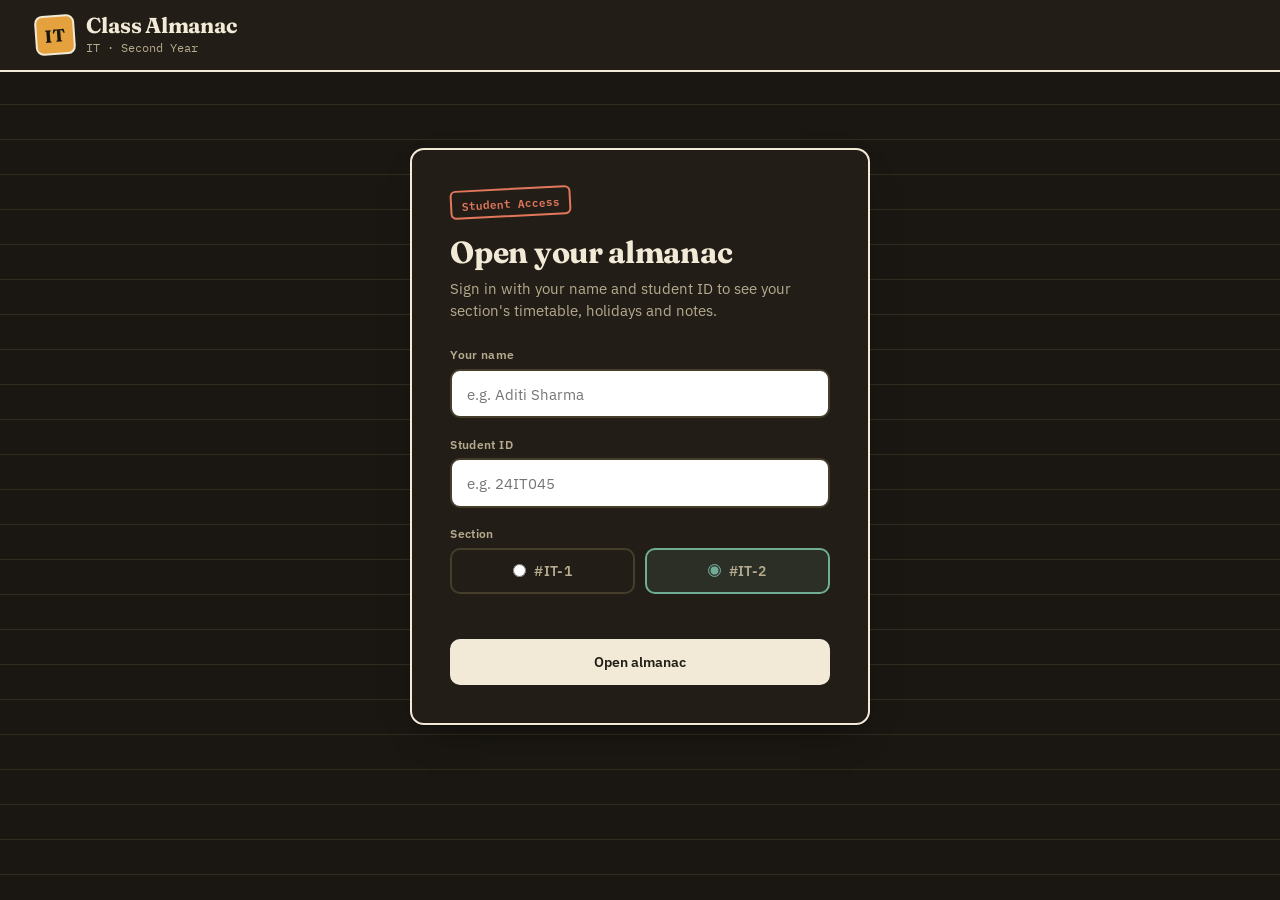
==== commit 5d9c8990: "Update index.html" ====
--- a/index.html
+++ b/index.html
@@ -1,1275 +1,1036 @@
 <!DOCTYPE html>
 <html lang="en">
 <head>
-    <meta charset="UTF-8">
-    <meta name="viewport" content="width=device-width, initial-scale=1.0, maximum-scale=1.0, user-scalable=no">
-    <title>IT 2nd Year — Cyberpunk Terminal Hub</title>
-    <link rel="preconnect" href="https://fonts.googleapis.com">
-    <link rel="preconnect" href="https://fonts.gstatic.com" crossorigin>
-    <link href="https://fonts.googleapis.com/css2?family=Share+Tech+Mono&family=Orbitron:wght@500;700;900&display=swap" rel="stylesheet">
-    <style>
-        :root {
-            --bg-term: #030712;
-            --panel-bg: rgba(3, 7, 18, 0.85);
-            --border-neon: #06b6d4;
-            --border-glow: rgba(6, 182, 212, 0.4);
-            --text-neon: #22d3ee;
-            --text-dim: #67e8f9;
-            --text-main: #e2e8f0;
-            --accent-pink: #f43f5e;
-            --accent-yellow: #f59e0b;
-            --font-display: 'Orbitron', sans-serif;
-            --font-mono: 'Share Tech Mono', monospace;
-        }
-
-        * {
-            box-sizing: border-box;
-            margin: 0;
-            padding: 0;
-            font-family: var(--font-mono);
-            -webkit-tap-highlight-color: transparent;
-        }
-
-        body {
-            background-color: var(--bg-term);
-            /* Cyberpunk Grid / Scanline FX */
-            background-image: 
-                linear-gradient(to right, rgba(6, 182, 212, 0.05) 1px, transparent 1px),
-                linear-gradient(to bottom, rgba(6, 182, 212, 0.05) 1px, transparent 1px),
-                radial-gradient(circle at 50% 50%, rgba(3, 7, 18, 0) 0%, rgba(3, 7, 18, 0.8) 100%);
-            background-size: 32px 32px, 32px 32px, 100% 100%;
-            color: var(--text-main);
-            min-height: 100vh;
-            display: flex;
-            flex-direction: column;
-            overflow-x: hidden;
-        }
-
-        /* Scanlines Overlay */
-        body::before {
-            content: " ";
-            display: block;
-            position: fixed;
-            top: 0; left: 0; bottom: 0; right: 0;
-            background: linear-gradient(rgba(18, 16, 16, 0) 50%, rgba(0, 0, 0, 0.25) 50%);
-            background-size: 100% 4px;
-            z-index: 999;
-            pointer-events: none;
-            opacity: 0.3;
-        }
-
-        header {
-            background: rgba(3, 7, 18, 0.95);
-            border-bottom: 2px solid var(--border-neon);
-            box-shadow: 0 0 15px var(--border-glow);
-            padding: 1rem 1.75rem;
-            display: flex;
-            justify-content: space-between;
-            align-items: center;
-            position: sticky;
-            top: 0;
-            z-index: 100;
-        }
-
-        .logo {
-            font-family: var(--font-display);
-            font-weight: 900;
-            font-size: 1.25rem;
-            color: var(--text-neon);
-            text-shadow: 0 0 10px var(--border-glow);
-            letter-spacing: 2px;
-            display: flex;
-            align-items: center;
-            gap: 0.75rem;
-        }
-
-        .logo-badge {
-            font-size: 0.65rem;
-            background: rgba(6, 182, 212, 0.15);
-            color: var(--border-neon);
-            padding: 2px 6px;
-            border: 1px solid var(--border-neon);
-            letter-spacing: 1px;
-        }
-
-        main {
-            flex: 1;
-            display: flex;
-            justify-content: center;
-            align-items: center;
-            padding: 2rem 1rem;
-        }
-
-        .auth-container {
-            width: 100%;
-            max-width: 440px;
-        }
-
-        /* Sci-Fi Terminal Panel Cards */
-        .term-panel {
-            background: var(--panel-bg);
-            border: 1px solid var(--border-neon);
-            box-shadow: 0 0 25px rgba(6, 182, 212, 0.15), inset 0 0 15px rgba(6, 182, 212, 0.05);
-            padding: 2.25rem;
-            position: relative;
-            clip-path: polygon(0 0, calc(100% - 15px) 0, 100% 15px, 100% 100%, 15px 100%, 0 calc(100% - 15px));
-        }
-
-        .term-panel::before {
-            content: '[SYS_SECURE_AUTH]';
-            position: absolute;
-            top: -10px;
-            left: 20px;
-            background: var(--bg-term);
-            color: var(--border-neon);
-            font-size: 0.7rem;
-            padding: 0 8px;
-            letter-spacing: 2px;
-        }
-
-        h1 {
-            font-family: var(--font-display);
-            font-size: 1.5rem;
-            font-weight: 700;
-            color: var(--text-neon);
-            margin-bottom: 0.5rem;
-            letter-spacing: 1px;
-            text-transform: uppercase;
-        }
-
-        .subtitle {
-            color: var(--text-dim);
-            font-size: 0.85rem;
-            margin-bottom: 1.75rem;
-            opacity: 0.8;
-        }
-
-        .form-group {
-            margin-bottom: 1.25rem;
-        }
-
-        .form-group label {
-            display: block;
-            font-size: 0.75rem;
-            font-weight: 700;
-            color: var(--text-neon);
-            margin-bottom: 0.4rem;
-            text-transform: uppercase;
-            letter-spacing: 1px;
-        }
-
-        .form-control {
-            width: 100%;
-            padding: 0.8rem 1rem;
-            background: rgba(3, 7, 18, 0.9);
-            border: 1px solid var(--border-neon);
-            border-radius: 0px;
-            font-size: 0.95rem;
-            color: var(--text-main);
-            outline: none;
-            transition: all 0.2s ease;
-            color-scheme: dark;
-        }
-
-        .form-control:focus {
-            box-shadow: 0 0 12px var(--border-glow);
-            border-color: #ffffff;
-        }
-
-        textarea.form-control {
-            resize: vertical;
-            min-height: 100px;
-        }
-
-        .radio-group {
-            display: flex;
-            gap: 1rem;
-        }
-
-        .radio-label {
-            display: flex;
-            align-items: center;
-            gap: 0.5rem;
-            font-weight: 700;
-            font-size: 0.85rem;
-            cursor: pointer;
-            color: var(--text-main);
-            background: rgba(6, 182, 212, 0.05);
-            padding: 0.6rem 1rem;
-            border: 1px solid var(--border-neon);
-            flex: 1;
-            justify-content: center;
-            transition: all 0.2s;
-        }
-
-        .radio-label:hover {
-            background: rgba(6, 182, 212, 0.15);
-        }
-
-        .radio-label input {
-            accent-color: var(--border-neon);
-        }
-
-        .btn {
-            display: block;
-            width: 100%;
-            background: var(--border-neon);
-            color: var(--bg-term);
-            border: none;
-            padding: 0.9rem;
-            font-size: 0.9rem;
-            font-family: var(--font-display);
-            font-weight: 700;
-            cursor: pointer;
-            text-align: center;
-            text-transform: uppercase;
-            letter-spacing: 2px;
-            box-shadow: 0 0 15px var(--border-glow);
-            transition: all 0.2s ease;
-        }
-
-        .btn:hover {
-            background: #ffffff;
-            box-shadow: 0 0 20px #ffffff;
-        }
-
-        .btn-secondary {
-            background: transparent;
-            color: var(--text-neon);
-            border: 1px solid var(--border-neon);
-            padding: 0.45rem 0.9rem;
-            font-size: 0.75rem;
-            font-weight: 700;
-            cursor: pointer;
-            text-transform: uppercase;
-            letter-spacing: 1px;
-            transition: all 0.2s;
-        }
-
-        .btn-secondary:hover {
-            background: rgba(6, 182, 212, 0.2);
-        }
-
-        .btn-danger {
-            background: rgba(244, 63, 94, 0.1);
-            color: var(--accent-pink);
-            padding: 0.35rem 0.75rem;
-            font-size: 0.7rem;
-            font-weight: 700;
-            border: 1px solid var(--accent-pink);
-            cursor: pointer;
-            letter-spacing: 1px;
-            text-transform: uppercase;
-        }
-        .btn-danger:hover { background: rgba(244, 63, 94, 0.3); }
-
-        /* App Responsive Grid Layout */
-        .app-layout {
-            display: none;
-            width: 100%;
-            max-width: 1200px;
-            gap: 1.5rem;
-            align-items: flex-start;
-        }
-
-        @media (min-width: 768px) {
-            .app-layout {
-                display: grid;
-                grid-template-columns: 260px 1fr;
-                padding: 1rem;
-            }
-        }
-
-        /* Terminal Sidebar Navigation */
-        .sidebar {
-            background: var(--panel-bg);
-            border: 1px solid var(--border-neon);
-            box-shadow: 0 0 20px rgba(6, 182, 212, 0.1);
-            padding: 1.25rem;
-            position: sticky;
-            top: 5rem;
-            clip-path: polygon(0 0, calc(100% - 10px) 0, 100% 10px, 100% 100%, 10px 100%, 0 calc(100% - 10px));
-        }
-
-        .sidebar-header {
-            font-size: 0.7rem;
-            color: var(--text-dim);
-            text-transform: uppercase;
-            letter-spacing: 2px;
-            margin-bottom: 0.85rem;
-            padding-bottom: 0.4rem;
-            border-bottom: 1px dashed var(--border-neon);
-        }
-
-        .nav-tabs {
-            display: flex;
-            flex-direction: column;
-            gap: 0.4rem;
-        }
-
-        .nav-tab {
-            background: transparent;
-            border: 1px solid transparent;
-            text-align: left;
-            padding: 0.75rem 1rem;
-            font-size: 0.85rem;
-            font-weight: 700;
-            color: var(--text-dim);
-            cursor: pointer;
-            letter-spacing: 1px;
-            transition: all 0.2s;
-            display: flex;
-            align-items: center;
-            gap: 0.75rem;
-            text-transform: uppercase;
-        }
-
-        .nav-tab:hover {
-            background: rgba(6, 182, 212, 0.1);
-            color: var(--text-neon);
-            border-color: rgba(6, 182, 212, 0.3);
-        }
-
-        .nav-tab.active {
-            background: rgba(6, 182, 212, 0.2);
-            color: var(--text-neon);
-            border-color: var(--border-neon);
-            box-shadow: inset 0 0 10px var(--border-glow);
-        }
-
-        /* Mobile Horizontal Tabs */
-        .mobile-tabs {
-            display: flex;
-            gap: 0.35rem;
-            overflow-x: auto;
-            background: rgba(3, 7, 18, 0.8);
-            padding: 0.4rem;
-            border: 1px solid var(--border-neon);
-            margin-bottom: 1.5rem;
-        }
-
-        @media (min-width: 768px) {
-            .mobile-tabs { display: none; }
-        }
-
-        .mobile-tab {
-            background: transparent;
-            border: 1px solid transparent;
-            padding: 0.5rem 0.85rem;
-            font-size: 0.75rem;
-            font-weight: 700;
-            color: var(--text-dim);
-            cursor: pointer;
-            white-space: nowrap;
-            text-transform: uppercase;
-            letter-spacing: 1px;
-        }
-
-        .mobile-tab.active {
-            background: rgba(6, 182, 212, 0.2);
-            color: var(--text-neon);
-            border-color: var(--border-neon);
-        }
-
-        /* Content Console Panel */
-        .content-panel {
-            background: var(--panel-bg);
-            border: 1px solid var(--border-neon);
-            box-shadow: 0 0 25px rgba(6, 182, 212, 0.15);
-            padding: 2rem;
-            position: relative;
-            min-height: 550px;
-            clip-path: polygon(0 0, calc(100% - 15px) 0, 100% 15px, 100% 100%, 15px 100%, 0 calc(100% - 15px));
-        }
-
-        .panel-header {
-            display: flex;
-            justify-content: space-between;
-            align-items: center;
-            margin-bottom: 1.5rem;
-            padding-bottom: 1rem;
-            border-bottom: 1px dashed var(--border-neon);
-        }
-
-        .panel-title {
-            font-family: var(--font-display);
-            font-size: 1.35rem;
-            font-weight: 700;
-            color: var(--text-neon);
-            letter-spacing: 1px;
-            text-transform: uppercase;
-        }
-
-        .panel-subtitle {
-            font-size: 0.8rem;
-            color: var(--text-dim);
-            margin-top: 0.2rem;
-            opacity: 0.8;
-        }
-
-        /* Terminal Bento Grid */
-        .overview-grid {
-            display: grid;
-            grid-template-columns: 1fr;
-            gap: 1rem;
-        }
-
-        @media (min-width: 640px) {
-            .overview-grid {
-                grid-template-columns: repeat(2, 1fr);
-            }
-        }
-
-        .bento-box {
-            background: rgba(3, 7, 18, 0.6);
-            border: 1px solid var(--border-neon);
-            padding: 1.25rem;
-            position: relative;
-        }
-
-        .bento-label {
-            font-size: 0.7rem;
-            text-transform: uppercase;
-            letter-spacing: 2px;
-            color: var(--accent-yellow);
-            margin-bottom: 0.5rem;
-            font-weight: 700;
-        }
-
-        /* Tables */
-        .table-container {
-            width: 100%;
-            overflow-x: auto;
-            border: 1px solid var(--border-neon);
-            background: rgba(3, 7, 18, 0.8);
-        }
-
-        table {
-            width: 100%;
-            border-collapse: collapse;
-            text-align: left;
-            font-size: 0.85rem;
-            white-space: nowrap;
-        }
-
-        th, td {
-            padding: 0.9rem 1rem;
-            border-bottom: 1px solid rgba(6, 182, 212, 0.2);
-        }
-
-        th {
-            background: rgba(6, 182, 212, 0.1);
-            font-size: 0.7rem;
-            text-transform: uppercase;
-            letter-spacing: 1px;
-            color: var(--text-neon);
-        }
-
-        tr:hover td {
-            background: rgba(6, 182, 212, 0.05);
-        }
-
-        /* Day Selector Tabs */
-        .day-tabs {
-            display: flex;
-            gap: 0.35rem;
-            background: rgba(3, 7, 18, 0.8);
-            padding: 0.35rem;
-            border: 1px solid var(--border-neon);
-            overflow-x: auto;
-            margin-bottom: 1.25rem;
-        }
-
-        .day-tab {
-            background: transparent;
-            border: 1px solid transparent;
-            padding: 0.5rem 0.85rem;
-            font-size: 0.75rem;
-            font-weight: 700;
-            color: var(--text-dim);
-            cursor: pointer;
-            white-space: nowrap;
-            letter-spacing: 1px;
-            text-transform: uppercase;
-        }
-
-        .day-tab.active {
-            background: var(--border-neon);
-            color: var(--bg-term);
-            border-color: var(--border-neon);
-        }
-
-        /* Notes Grid */
-        .notes-grid {
-            display: grid;
-            grid-template-columns: 1fr;
-            gap: 1rem;
-            margin-top: 1rem;
-        }
-
-        @media (min-width: 640px) {
-            .notes-grid {
-                grid-template-columns: repeat(2, 1fr);
-            }
-        }
-
-        .note-card {
-            background: rgba(3, 7, 18, 0.7);
-            border: 1px solid var(--border-neon);
-            padding: 1.25rem;
-            display: flex;
-            flex-direction: column;
-            justify-content: space-between;
-        }
-
-        .note-content {
-            font-size: 0.9rem;
-            white-space: pre-wrap;
-            margin-bottom: 1rem;
-            line-height: 1.5;
-            color: var(--text-main);
-        }
-
-        .note-footer {
-            display: flex;
-            justify-content: space-between;
-            align-items: center;
-            font-size: 0.7rem;
-            color: var(--text-dim);
-            border-top: 1px dashed var(--border-neon);
-            padding-top: 0.75rem;
-        }
-
-        /* Terminal Chatbot Interface */
-        .chat-box {
-            display: flex;
-            flex-direction: column;
-            height: 400px;
-            background: rgba(3, 7, 18, 0.9);
-            border: 1px solid var(--border-neon);
-        }
-
-        .chat-messages {
-            flex: 1;
-            padding: 1rem;
-            overflow-y: auto;
-            display: flex;
-            flex-direction: column;
-            gap: 0.85rem;
-            font-size: 0.85rem;
-        }
-
-        .chat-bubble {
-            max-width: 82%;
-            padding: 0.75rem 1rem;
-            border-radius: 0px;
-            line-height: 1.4;
-            white-space: pre-wrap;
-        }
-
-        .chat-bubble.bot {
-            background: rgba(6, 182, 212, 0.1);
-            color: var(--text-main);
-            align-self: flex-start;
-            border-left: 3px solid var(--border-neon);
-        }
-
-        .chat-bubble.user {
-            background: var(--border-neon);
-            color: var(--bg-term);
-            font-weight: 700;
-            align-self: flex-end;
-        }
-
-        .chat-input-area {
-            display: flex;
-            padding: 0.75rem;
-            background: rgba(3, 7, 18, 0.95);
-            border-top: 1px solid var(--border-neon);
-            gap: 0.5rem;
-        }
-
-        .chat-suggestions {
-            display: flex;
-            gap: 0.4rem;
-            padding: 0.5rem 0.75rem;
-            overflow-x: auto;
-            background: rgba(3, 7, 18, 0.6);
-            border-top: 1px dashed var(--border-neon);
-        }
-
-        .suggestion-chip {
-            background: rgba(6, 182, 212, 0.1);
-            border: 1px solid var(--border-neon);
-            color: var(--text-neon);
-            padding: 0.25rem 0.6rem;
-            font-size: 0.7rem;
-            font-weight: 700;
-            cursor: pointer;
-            white-space: nowrap;
-            letter-spacing: 1px;
-            text-transform: uppercase;
-        }
-
-        .suggestion-chip:hover {
-            background: rgba(6, 182, 212, 0.3);
-        }
-
-        /* Holiday Cards List */
-        .holiday-list {
-            display: flex;
-            flex-direction: column;
-            gap: 0.75rem;
-        }
-
-        .holiday-item {
-            background: rgba(3, 7, 18, 0.7);
-            border: 1px solid var(--border-neon);
-            padding: 1rem;
-            display: flex;
-            align-items: center;
-            justify-content: space-between;
-            gap: 1rem;
-        }
-
-        .holiday-info {
-            display: flex;
-            align-items: center;
-            gap: 1rem;
-        }
-
-        .holiday-emoji {
-            font-size: 1.5rem;
-        }
-
-        .tag {
-            padding: 0.2rem 0.5rem;
-            font-weight: 700;
-            font-size: 0.65rem;
-            letter-spacing: 1px;
-            text-transform: uppercase;
-        }
-        .tag-subject {
-            background: rgba(6, 182, 212, 0.15);
-            color: var(--text-neon);
-            border: 1px solid var(--border-neon);
-        }
-
-        .hidden { display: none !important; }
-        .error-text { color: var(--accent-pink); font-size: 0.75rem; font-weight: 700; margin-top: 0.4rem; display: none; letter-spacing: 1px; }
-
-        .user-badge {
-            font-size: 0.75rem;
-            background: rgba(6, 182, 212, 0.15);
-            color: var(--text-neon);
-            padding: 0.3rem 0.8rem;
-            border: 1px solid var(--border-neon);
-            font-weight: 700;
-            letter-spacing: 1px;
-        }
-
-        .toast {
-            position: fixed;
-            bottom: 24px;
-            right: 24px;
-            background: var(--bg-term);
-            color: var(--text-neon);
-            padding: 12px 20px;
-            font-size: 0.85rem;
-            box-shadow: 0 0 20px var(--border-glow);
-            border: 1px solid var(--border-neon);
-            border-left: 4px solid var(--accent-yellow);
-            transform: translateY(80px);
-            opacity: 0;
-            transition: all 0.3s ease;
-            z-index: 1000;
-            letter-spacing: 1px;
-        }
-        .toast.show { transform: translateY(0); opacity: 1; }
-    </style>
+<meta charset="UTF-8">
+<meta name="viewport" content="width=device-width, initial-scale=1.0, viewport-fit=cover">
+<title>IT · 2nd Year — Class Almanac</title>
+<link rel="preconnect" href="https://fonts.googleapis.com">
+<link rel="preconnect" href="https://fonts.gstatic.com" crossorigin>
+<link href="https://fonts.googleapis.com/css2?family=Fraunces:opsz,wght@9..144,500;9..144,600;9..144,700&family=IBM+Plex+Sans:wght@400;500;600;700&family=IBM+Plex+Mono:wght@400;500;600&display=swap" rel="stylesheet">
+<style>
+  :root{
+    --paper:#1a1712;
+    --paper-raised:#221e17;
+    --tile:#2a251c;
+    --rule:#453e2c;
+    --rule-tint: rgba(69,62,44,0.55);
+    --ink:#f2ead7;
+    --ink-soft:#b6ab8f;
+    --ink-faint:#847a63;
+    --marigold:#e4a13d;
+    --marigold-deep:#f2b563;
+    --forest:#6fae95;
+    --forest-wash-1: rgba(111,174,149,0.12);
+    --forest-wash-2: rgba(111,174,149,0.1);
+    --forest-wash-3: rgba(111,174,149,0.16);
+    --clay:#e2775b;
+    --clay-wash: rgba(226,119,91,0.12);
+    --on-accent:#1a1712;
+    --line-blue:#7488a8;
+    --shadow: 0 1px 0 rgba(0,0,0,0.4), 0 16px 34px -18px rgba(0,0,0,0.65);
+    --radius: 14px;
+    --font-display:'Fraunces', Georgia, serif;
+    --font-body:'IBM Plex Sans', system-ui, sans-serif;
+    --font-mono:'IBM Plex Mono', monospace;
+  }
+
+  *{box-sizing:border-box; margin:0; padding:0;}
+  html{-webkit-text-size-adjust:100%;}
+  body{
+    font-family: var(--font-body);
+    background:
+      repeating-linear-gradient(180deg, transparent 0 34px, var(--rule-tint) 34px 35px),
+      var(--paper);
+    color: var(--ink);
+    min-height:100vh;
+    display:flex;
+    flex-direction:column;
+  }
+
+  ::selection{ background: var(--marigold); color:var(--on-accent); }
+  :focus-visible{ outline: 2px solid var(--forest); outline-offset: 2px; }
+  button, input, textarea { font-family: inherit; }
+
+  a { color: inherit; }
+
+  /* ---------- Header ---------- */
+  header{
+    position: sticky; top:0; z-index: 50;
+    background: var(--paper-raised);
+    border-bottom: 2px solid var(--ink);
+    padding: 0.9rem clamp(1rem, 4vw, 2.2rem);
+    display:flex; align-items:center; justify-content:space-between;
+    gap: 1rem;
+  }
+  .brand{ display:flex; align-items:center; gap:0.7rem; }
+  .brand-mark{
+    width: 40px; height: 40px; flex-shrink:0;
+    border: 2px solid var(--ink);
+    border-radius: 8px;
+    display:flex; align-items:center; justify-content:center;
+    font-family: var(--font-display); font-weight:700; font-size:1.1rem;
+    background: var(--marigold);
+    color: var(--on-accent);
+    transform: rotate(-4deg);
+  }
+  .brand-text h1{
+    font-family: var(--font-display);
+    font-weight: 700;
+    font-size: clamp(1.05rem, 2.4vw, 1.35rem);
+    letter-spacing: -0.01em;
+    line-height:1.1;
+  }
+  .brand-text p{
+    font-size:0.72rem; color: var(--ink-soft);
+    font-family: var(--font-mono);
+    margin-top:2px;
+  }
+
+  .btn{
+    display:inline-flex; align-items:center; justify-content:center; gap:0.4rem;
+    border: 2px solid var(--ink);
+    background: var(--ink);
+    color: var(--paper-raised);
+    padding: 0.7rem 1.1rem;
+    border-radius: 10px;
+    font-weight:600;
+    font-size: 0.9rem;
+    cursor:pointer;
+    transition: transform 0.12s ease, background 0.12s ease;
+  }
+  .btn:hover{ transform: translateY(-1px); }
+  .btn:active{ transform: translateY(0); }
+  .btn-block{ width:100%; }
+  .btn-outline{
+    background: transparent; color: var(--ink);
+  }
+  .btn-outline:hover{ background: var(--ink); color: var(--paper-raised); }
+  .btn-small{ padding:0.45rem 0.75rem; font-size:0.78rem; border-radius:8px; }
+  .btn-ghost-danger{
+    background:transparent; color:var(--clay); border:2px solid var(--clay);
+    padding:0.35rem 0.65rem; font-size:0.72rem; border-radius:8px; font-weight:600; cursor:pointer;
+  }
+  .btn-ghost-danger:hover{ background: var(--clay); color:#fff; }
+
+  main{ flex:1; display:flex; justify-content:center; padding: clamp(1rem, 4vw, 2.5rem) clamp(0.75rem, 4vw, 1.5rem); }
+
+  /* ---------- Auth ---------- */
+  .auth-wrap{ width:100%; max-width: 460px; margin-top: clamp(0.5rem, 4vh, 2.5rem); }
+  .card{
+    background: var(--paper-raised);
+    border: 2px solid var(--ink);
+    border-radius: var(--radius);
+    box-shadow: var(--shadow);
+    padding: clamp(1.5rem, 5vw, 2.4rem);
+  }
+  .stamp{
+    display:inline-block;
+    border: 2px solid var(--clay);
+    color: var(--clay);
+    font-family: var(--font-mono);
+    font-size: 0.7rem;
+    font-weight:600;
+    padding: 0.2rem 0.6rem;
+    border-radius: 6px;
+    transform: rotate(-3deg);
+    margin-bottom: 1rem;
+  }
+  .card h2{
+    font-family: var(--font-display);
+    font-size: clamp(1.5rem, 4vw, 1.9rem);
+    font-weight: 700;
+    letter-spacing: -0.01em;
+    margin-bottom: 0.4rem;
+  }
+  .card .lead{ color: var(--ink-soft); font-size:0.92rem; margin-bottom: 1.6rem; line-height:1.5; }
+
+  .field{ margin-bottom: 1.15rem; }
+  .field label{
+    display:block; font-size:0.72rem; font-weight:600; color: var(--ink-soft);
+    margin-bottom: 0.4rem; letter-spacing:0.03em;
+  }
+  .input{
+    width:100%;
+    padding: 0.8rem 0.9rem;
+    background: #fff;
+    border: 2px solid var(--rule);
+    border-radius: 10px;
+    font-size: 0.95rem;
+    color: var(--ink);
+    outline:none;
+    transition: border-color 0.15s ease;
+  }
+  .input:focus{ border-color: var(--forest); }
+  textarea.input{ resize:vertical; min-height: 110px; font-family: var(--font-mono); font-size:0.88rem; }
+
+  .segmented{ display:flex; gap:0.6rem; }
+  .segmented label{
+    flex:1; display:flex; align-items:center; justify-content:center; gap:0.5rem;
+    border: 2px solid var(--rule);
+    border-radius: 10px;
+    padding: 0.75rem;
+    font-weight:600; font-size:0.85rem;
+    cursor:pointer;
+    transition: all 0.15s ease;
+  }
+  .segmented input{ accent-color: var(--forest); }
+  .segmented label:has(input:checked){ border-color: var(--forest); background: var(--forest-wash-1); }
+
+  .error-text{ color: var(--clay); font-size:0.78rem; font-family: var(--font-mono); font-weight:600; margin-top:0.5rem; display:none; }
+
+  /* ---------- App shell ---------- */
+  .app{ display:none; width:100%; max-width: 1180px; gap: 1.25rem; }
+
+  @media (min-width: 860px){
+    .app{ display:grid; grid-template-columns: 220px 1fr; align-items:flex-start; }
+  }
+  @media (max-width: 859px){
+    .app{ display:flex; flex-direction:column; }
+  }
+
+  /* Sidebar (tablet/desktop) */
+  .sidebar{
+    display:none;
+    background: var(--paper-raised);
+    border: 2px solid var(--ink);
+    border-radius: var(--radius);
+    padding: 1.1rem;
+    position: sticky; top: 5.2rem;
+    box-shadow: var(--shadow);
+  }
+  @media (min-width: 860px){ .sidebar{ display:block; } }
+
+  .sidebar-eyebrow{
+    font-family: var(--font-mono); font-size:0.68rem; color: var(--ink-faint);
+    padding-bottom:0.6rem; margin-bottom:0.6rem; border-bottom: 2px dashed var(--rule);
+  }
+  .nav-list{ display:flex; flex-direction:column; gap:0.3rem; }
+  .nav-item{
+    display:flex; align-items:center; gap:0.65rem;
+    background: transparent; border:none; text-align:left;
+    padding: 0.65rem 0.7rem; border-radius: 9px;
+    font-weight:600; font-size:0.87rem; color: var(--ink-soft);
+    cursor:pointer; transition: all 0.15s ease;
+  }
+  .nav-item:hover{ background: var(--forest-wash-1); color: var(--ink); }
+  .nav-item.active{ background: var(--ink); color: var(--paper-raised); }
+
+  /* Mobile/tablet horizontal tabs */
+  .tab-strip{
+    display:flex; gap: 0.45rem; overflow-x:auto;
+    padding: 0.4rem; margin-bottom: 1.1rem;
+    background: var(--paper-raised);
+    border: 2px solid var(--ink);
+    border-radius: 12px;
+    -webkit-overflow-scrolling: touch;
+  }
+  @media (min-width: 860px){ .tab-strip{ display:none; } }
+  .tab-strip::-webkit-scrollbar{ height:0; }
+  .tab-pill{
+    flex-shrink:0;
+    background: transparent; border:none;
+    padding: 0.5rem 0.85rem; border-radius: 8px;
+    font-weight:600; font-size:0.8rem; color: var(--ink-soft);
+    cursor:pointer; white-space:nowrap;
+  }
+  .tab-pill.active{ background: var(--marigold); color:var(--on-accent); }
+
+  /* Content panel */
+  .panel{
+    background: var(--paper-raised);
+    border: 2px solid var(--ink);
+    border-radius: var(--radius);
+    box-shadow: var(--shadow);
+    padding: clamp(1.1rem, 3.5vw, 1.9rem);
+    min-height: 480px;
+  }
+
+  .panel-head{
+    display:flex; justify-content:space-between; align-items:flex-start; gap:1rem;
+    padding-bottom: 1rem; margin-bottom: 1.3rem;
+    border-bottom: 2px dashed var(--rule);
+    flex-wrap: wrap;
+  }
+  .panel-head h2{
+    font-family: var(--font-display); font-weight:700;
+    font-size: clamp(1.2rem, 3vw, 1.55rem); letter-spacing:-0.01em;
+  }
+  .panel-head .sub{ font-size:0.82rem; color: var(--ink-soft); margin-top:0.3rem; }
+  .badge{
+    font-family: var(--font-mono); font-size:0.75rem; font-weight:700;
+    background: var(--forest); color:#fff;
+    padding: 0.35rem 0.7rem; border-radius:8px; white-space:nowrap;
+  }
+
+  /* Overview */
+  .grid-2{ display:grid; grid-template-columns:1fr; gap:0.9rem; }
+  @media (min-width:600px){ .grid-2{ grid-template-columns: 1fr 1fr; } }
+  .tile{
+    border: 2px solid var(--rule);
+    border-radius: 12px;
+    padding: 1.1rem;
+    background: var(--tile);
+  }
+  .tile-label{
+    font-family: var(--font-mono); font-size:0.68rem; text-transform:uppercase; letter-spacing:0.06em;
+    color: var(--marigold-deep); font-weight:700; margin-bottom:0.5rem;
+  }
+  .tile-value{ font-size:0.98rem; font-weight:600; line-height:1.4; }
+  .tile-span{ grid-column: 1 / -1; }
+  .tile-note{ font-family: var(--font-mono); font-size:0.82rem; color: var(--ink-soft); }
+
+  /* Day filter */
+  .day-filter{
+    display:flex; gap:0.4rem; overflow-x:auto; margin-bottom:1.1rem;
+    padding-bottom: 0.2rem;
+  }
+  .day-chip{
+    flex-shrink:0; border: 2px solid var(--rule); background:var(--tile);
+    padding: 0.45rem 0.8rem; border-radius: 20px;
+    font-family: var(--font-mono); font-size:0.72rem; font-weight:600; color: var(--ink-soft);
+    cursor:pointer; white-space:nowrap; transition: all 0.15s ease;
+  }
+  .day-chip.active{ background: var(--ink); color: var(--paper-raised); border-color: var(--ink); }
+
+  /* Schedule table -> card list on narrow screens */
+  .table-shell{ border: 2px solid var(--rule); border-radius: 12px; overflow:hidden; background:var(--tile); }
+  table{ width:100%; border-collapse: collapse; font-size:0.86rem; }
+  thead th{
+    text-align:left; font-family: var(--font-mono); font-size:0.68rem; text-transform:uppercase;
+    letter-spacing:0.05em; color: var(--ink-soft); padding: 0.8rem 1rem;
+    background: var(--forest-wash-2); border-bottom: 2px solid var(--rule);
+  }
+  tbody td{ padding: 0.85rem 1rem; border-bottom: 1px solid var(--rule); vertical-align: top; }
+  tbody tr:last-child td{ border-bottom:none; }
+  tbody tr:hover td{ background: rgba(217,140,34,0.06); }
+  .cell-day{ font-family: var(--font-mono); font-weight:700; white-space:nowrap; }
+  .cell-time{ font-family: var(--font-mono); color: var(--ink-soft); white-space:nowrap; }
+  .cell-subject strong{ font-weight:600; }
+  .cell-prof{ font-size:0.78rem; color: var(--ink-soft); margin-top:0.2rem; font-family: var(--font-mono); }
+  .cell-venue{ font-family: var(--font-mono); font-weight:700; color: var(--forest); white-space:nowrap; }
+
+  @media (max-width: 640px){
+    .table-shell{ border:none; background:transparent; overflow:visible; }
+    table, thead, tbody, tr, td{ display:block; width:100%; }
+    thead{ display:none; }
+    tbody tr{
+      background:var(--tile); border:2px solid var(--rule); border-radius:12px;
+      margin-bottom:0.75rem; padding: 0.9rem 1rem;
+    }
+    tbody td{ border:none; padding: 0.15rem 0; }
+    tbody td::before{
+      content: attr(data-label);
+      display:block; font-family: var(--font-mono); font-size:0.62rem;
+      text-transform:uppercase; letter-spacing:0.05em; color: var(--ink-faint); margin-bottom:0.15rem;
+    }
+    .cell-day::before{ content:none; }
+    .cell-day{
+      display:inline-block; background: var(--ink); color: var(--paper-raised);
+      padding: 0.2rem 0.55rem; border-radius:6px; font-size:0.72rem; margin-bottom:0.5rem;
+    }
+  }
+
+  /* Chat */
+  .chat-shell{
+    display:flex; flex-direction:column; height: 430px;
+    border: 2px solid var(--rule); border-radius:12px; overflow:hidden; background:var(--tile);
+  }
+  .chat-log{ flex:1; overflow-y:auto; padding:1rem; display:flex; flex-direction:column; gap:0.75rem; }
+  .bubble{ max-width: 85%; padding:0.7rem 0.95rem; border-radius:12px; line-height:1.45; white-space:pre-wrap; font-size:0.88rem; }
+  .bubble.bot{ align-self:flex-start; background: var(--forest-wash-3); border-left:3px solid var(--forest); border-bottom-left-radius:3px; }
+  .bubble.user{ align-self:flex-end; background: var(--marigold); color:var(--on-accent); font-weight:600; border-bottom-right-radius:3px; font-family: var(--font-mono); }
+  .chip-row{ display:flex; gap:0.4rem; overflow-x:auto; padding:0.5rem 0.75rem; border-top: 2px dashed var(--rule); }
+  .sugg-chip{
+    background: transparent; border: 1.5px solid var(--forest); color: var(--forest);
+    padding: 0.28rem 0.65rem; font-size:0.72rem; font-family: var(--font-mono); font-weight:600;
+    cursor:pointer; white-space:nowrap; border-radius:20px;
+  }
+  .sugg-chip:hover{ background: var(--forest); color:#fff; }
+  .chat-input-row{ display:flex; gap:0.5rem; padding:0.7rem; border-top:2px solid var(--rule); background: var(--paper-raised); }
+  .chat-input-row .input{ flex:1; }
+
+  /* Holidays */
+  .countdown-tile{
+    border: 2px solid var(--clay); background: var(--clay-wash);
+    border-radius:12px; padding:1.1rem; margin-bottom:1.2rem;
+  }
+  .countdown-tile .tile-label{ color: var(--clay); }
+  .countdown-tile .tile-value{ font-size:1.1rem; font-weight:700; color: var(--clay); }
+  .countdown-tile .sub{ font-family: var(--font-mono); font-size:0.8rem; color: var(--ink-soft); margin-top:0.3rem; }
+
+  .holiday-list{ display:flex; flex-direction:column; gap:0.6rem; }
+  .holiday-row{
+    display:flex; align-items:center; justify-content:space-between; gap:0.9rem;
+    border: 2px solid var(--rule); border-radius:12px; padding:0.85rem 1rem; background:var(--tile);
+  }
+  .holiday-info{ display:flex; align-items:center; gap:0.85rem; min-width:0; }
+  .holiday-emoji{ font-size:1.35rem; flex-shrink:0; }
+  .holiday-name{ font-weight:600; font-size:0.9rem; }
+  .holiday-meta{ font-size:0.74rem; font-family: var(--font-mono); color: var(--ink-soft); margin-top:0.15rem; }
+  .tag{
+    flex-shrink:0; padding:0.25rem 0.55rem; border-radius:7px; font-weight:700; font-size:0.65rem;
+    font-family: var(--font-mono);
+  }
+  .tag.upcoming{ background: var(--forest); color:#fff; }
+  .tag.passed{ background: var(--ink-faint); color:#fff; }
+
+  /* Clock */
+  .clock-tile{ text-align:center; padding: clamp(2rem,8vw,3.2rem) 1rem; border:2px dashed var(--rule); border-radius:12px; }
+  .clock-time{ font-family: var(--font-mono); font-weight:700; color: var(--forest); font-size: clamp(2.1rem, 8vw, 3.2rem); letter-spacing:-0.01em; }
+  .clock-date{ font-family: var(--font-mono); font-size:0.9rem; color: var(--ink-soft); margin-top:0.6rem; }
+
+  /* Notes */
+  .notes-grid{ display:grid; grid-template-columns:1fr; gap:1rem; margin-top:1.1rem; }
+  @media (min-width:600px){ .notes-grid{ grid-template-columns: 1fr 1fr; } }
+  .note-card{
+    background:var(--tile); border:2px solid var(--rule); border-radius:12px; padding:1.1rem;
+    display:flex; flex-direction:column; justify-content:space-between;
+  }
+  .note-content{ font-family: var(--font-mono); font-size:0.87rem; line-height:1.55; white-space:pre-wrap; margin-bottom:1rem; }
+  .note-foot{
+    display:flex; justify-content:space-between; align-items:center;
+    font-size:0.68rem; font-family: var(--font-mono); color: var(--ink-soft);
+    border-top:1px dashed var(--rule); padding-top:0.65rem;
+  }
+  .empty-note{ color: var(--ink-soft); text-align:center; padding:2rem 1rem; font-size:0.85rem; font-family: var(--font-mono); grid-column: 1/-1; }
+
+  .hidden{ display:none !important; }
+
+  .toast{
+    position: fixed; left: 50%; bottom: 22px; transform: translate(-50%, 80px);
+    background: var(--ink); color: var(--paper-raised);
+    padding: 0.75rem 1.2rem; font-size:0.85rem; font-family: var(--font-mono);
+    border-radius: 10px; box-shadow: 0 12px 30px rgba(0,0,0,0.3);
+    opacity:0; transition: all 0.3s cubic-bezier(.16,1,.3,1);
+    z-index: 1000; max-width: 90vw;
+  }
+  .toast.show{ transform: translate(-50%, 0); opacity:1; }
+
+  @media (prefers-reduced-motion: reduce){
+    *{ transition-duration: 0.01ms !important; animation-duration: 0.01ms !important; }
+  }
+</style>
 </head>
 <body>
 
-    <header>
-        <div class="logo">IT-2nd_YEAR <span class="logo-badge">SYS.v2026</span></div>
-        <div id="header-user-info" class="hidden">
-            <button class="btn-secondary" id="btn-logout">Terminate Session</button>
+<header>
+  <div class="brand">
+    <div class="brand-mark">IT</div>
+    <div class="brand-text">
+      <h1>Class Almanac</h1>
+      <p>IT · Second Year</p>
+    </div>
+  </div>
+  <div id="header-user" class="hidden">
+    <button class="btn btn-outline btn-small" id="btn-logout">Sign out</button>
+  </div>
+</header>
+
+<main>
+  <!-- Auth -->
+  <div class="auth-wrap" id="auth-screen">
+    <div class="card">
+      <span class="stamp">Student Access</span>
+      <h2>Open your almanac</h2>
+      <p class="lead">Sign in with your name and student ID to see your section's timetable, holidays and notes.</p>
+
+      <form id="login-form">
+        <div class="field">
+          <label for="student-name">Your name</label>
+          <input type="text" id="student-name" class="input" placeholder="e.g. Aditi Sharma" autocomplete="name">
         </div>
-    </header>
-
-    <main>
-        <!-- Auth Screen -->
-        <div class="auth-container" id="auth-screen">
-            <div class="term-panel">
-                <h1>Terminal Login</h1>
-                <p class="subtitle">Enter operator coordinates to initialize system access.</p>
-
-                <form id="login-form">
-                    <div class="form-group">
-                        <label for="student-name">Operator Name</label>
-                        <input type="text" id="student-name" class="form-control" placeholder="ENTER NAME">
-                    </div>
-                    <div class="form-group">
-                        <label for="student-id">Operator ID</label>
-                        <input type="text" id="student-id" class="form-control" placeholder="ENTER ID">
-                    </div>
-                    <div class="form-group">
-                        <label>Section Node</label>
-                        <div class="radio-group">
-                            <label class="radio-label"><input type="radio" name="section" value="#IT-1"> #IT-1</label>
-                            <label class="radio-label"><input type="radio" name="section" value="#IT-2" checked> #IT-2</label>
-                        </div>
-                    </div>
-                    <div id="login-error" class="error-text">ERROR: CREDENTIALS REQUIRED.</div>
-                    <button type="submit" class="btn" style="margin-top: 1.5rem;">Execute Init</button>
-                </form>
-            </div>
+        <div class="field">
+          <label for="student-id">Student ID</label>
+          <input type="text" id="student-id" class="input" placeholder="e.g. 24IT045" autocomplete="off">
         </div>
-
-        <!-- Main Terminal Dashboard Layout -->
-        <div class="app-layout" id="dashboard-screen">
-            <!-- Terminal Sidebar Navigation -->
-            <aside class="sidebar">
-                <div class="sidebar-header">System Directory</div>
-                <div class="nav-tabs" role="tablist">
-                    <button class="nav-tab active" data-target="overview" role="tab">[01] OVERVIEW</button>
-                    <button class="nav-tab" data-target="schedule" role="tab">[02] TIMETABLE</button>
-                    <button class="nav-tab" data-target="chat" role="tab">[03] AI ASSISTANT</button>
-                    <button class="nav-tab" data-target="holidays" role="tab">[04] CALENDAR</button>
-                    <button class="nav-tab" data-target="watch" role="tab">[05] CHRONO</button>
-                    <button class="nav-tab" data-target="notes" role="tab">[06] SCRATCHPAD</button>
-                </div>
-            </aside>
-
-            <!-- Active Content Console Panel -->
-            <section class="content-panel" style="min-height: 550px;">
-                <div class="panel-header">
-                    <div>
-                        <h2 id="welcome-title" class="panel-title">Console Dashboard</h2>
-                        <p id="welcome-subtitle" class="panel-subtitle"></p>
-                    </div>
-                    <div id="section-display-badge" class="user-badge"></div>
-                </div>
-
-                <!-- Mobile Horizontal Tabs -->
-                <div class="mobile-tabs">
-                    <button class="mobile-tab active" data-target="overview">Overview</button>
-                    <button class="mobile-tab" data-target="schedule">Timetable</button>
-                    <button class="mobile-tab" data-target="chat">AI Bot</button>
-                    <button class="mobile-tab" data-target="holidays">Holidays</button>
-                    <button class="mobile-tab" data-target="watch">Clock</button>
-                    <button class="mobile-tab" data-target="notes">Notes</button>
-                </div>
-
-                <!-- OVERVIEW TAB -->
-                <div id="tab-overview" class="tab-content" role="tabpanel">
-                    <div class="overview-grid">
-                        <div class="bento-box">
-                            <div class="bento-label">NEXT SCHEDULED VECTOR</div>
-                            <div id="desk-next-class" style="font-size: 0.95rem; font-weight: 700; margin-top: 0.4rem; color: var(--text-main);">Calculating vector...</div>
-                        </div>
-                        <div class="bento-box">
-                            <div class="bento-label">NEXT SYSTEM RECESS</div>
-                            <div id="desk-next-holiday" style="font-size: 0.95rem; font-weight: 700; margin-top: 0.4rem; color: var(--text-main);">Loading calendar...</div>
-                        </div>
-                        <div class="bento-box" style="grid-column: 1 / -1;">
-                            <div class="bento-label">SYSTEM PROTOCOL NOTICE</div>
-                            <div style="font-size: 0.85rem; color: var(--text-dim); margin-top: 0.4rem;">"Probability & Statistics venue verified at IT 202 / Golakota."</div>
-                        </div>
-                    </div>
-                </div>
-
-                <!-- TIMETABLE TAB -->
-                <div id="tab-schedule" class="tab-content hidden" role="tabpanel">
-                    <h3 class="panel-title" style="font-size: 1.2rem;">Timetable Matrix</h3>
-                    <p class="panel-subtitle">Weekly lecture allocations filtered by active section node.</p>
-                    
-                    <div class="day-tabs" id="day-filter-container">
-                        <button class="day-tab active" data-day="All">ALL</button>
-                        <button class="day-tab" data-day="Monday">MON</button>
-                        <button class="day-tab" data-day="Tuesday">TUE</button>
-                        <button class="day-tab" data-day="Wednesday">WED</button>
-                        <button class="day-tab" data-day="Thursday">THU</button>
-                        <button class="day-tab" data-day="Friday">FRI</button>
-                        <button class="day-tab" data-day="Saturday">SAT</button>
-                    </div>
-
-                    <div class="table-container">
-                        <table>
-                            <thead><tr><th>Day</th><th>Time</th><th>Subject & Faculty</th><th>Venue Node</th></tr></thead>
-                            <tbody id="schedule-table-body"></tbody>
-                        </table>
-                    </div>
-                </div>
-
-                <!-- AI ASSISTANT TAB -->
-                <div id="tab-chat" class="tab-content hidden" role="tabpanel">
-                    <h3 class="panel-title" style="font-size: 1.2rem;">Terminal AI Assistant</h3>
-                    <p class="panel-subtitle">Query class schedules, venues, faculty, or holiday database.</p>
-
-                    <div class="chat-box">
-                        <div class="chat-messages" id="chat-messages">
-                            <div class="chat-bubble bot">Terminal AI online. Query routine schedules, room nodes like IT 202 / Golakota, or holiday registries.</div>
-                        </div>
-                        <div class="chat-suggestions">
-                            <span class="suggestion-chip" onclick="sendSuggestion('Monday schedule')">Monday Schedule</span>
-                            <span class="suggestion-chip" onclick="sendSuggestion('Who teaches Data Structures?')">DSA Professor</span>
-                            <span class="suggestion-chip" onclick="sendSuggestion('Next holiday')">Next Holiday</span>
-                            <span class="suggestion-chip" onclick="sendSuggestion('Venue for Probability')">Prob Venue</span>
-                        </div>
-                        <div class="chat-input-area">
-                            <input type="text" id="chat-input" class="form-control" placeholder="Type query command..." style="padding: 0.6rem 0.9rem; font-size: 0.85rem;">
-                            <button class="btn" id="btn-send-chat" style="width: auto; padding: 0.6rem 1.1rem; margin: 0; font-size: 0.75rem;">Run</button>
-                        </div>
-                    </div>
-                </div>
-
-                <!-- HOLIDAYS TAB -->
-                <div id="tab-holidays" class="tab-content hidden" role="tabpanel">
-                    <h3 class="panel-title" style="font-size: 1.2rem;">Academic Calendar Registry</h3>
-                    <p class="panel-subtitle">GBPUAT 2026 official recess schedule.</p>
-
-                    <div class="bento-box" style="margin-bottom: 1.25rem; background: rgba(245, 158, 11, 0.05); border-color: var(--accent-yellow);">
-                        <div class="bento-label">Upcoming Recess Countdown</div>
-                        <div id="next-holiday-display" style="font-size: 1.1rem; font-weight: 700; color: var(--accent-yellow);">Calculating...</div>
-                        <div id="next-holiday-countdown" style="font-size: 0.8rem; color: var(--text-dim); margin-top: 0.3rem;"></div>
-                    </div>
-
-                    <div id="holidays-container" class="holiday-list"></div>
-                </div>
-
-                <!-- CLOCK TAB -->
-                <div id="tab-watch" class="tab-content hidden" role="tabpanel">
-                    <h3 class="panel-title" style="font-size: 1.2rem;">Chrono Synchronizer</h3>
-                    <p class="panel-subtitle">Real-time system clock terminal.</p>
-
-                    <div class="bento-box" style="text-align: center; padding: 3rem 1rem;">
-                        <div id="live-clock-display" style="font-size: 3rem; font-weight: 900; color: var(--text-neon); text-shadow: 0 0 15px var(--border-glow);">00:00:00 AM</div>
-                        <div id="live-date-display" style="font-size: 0.9rem; color: var(--text-dim); margin-top: 0.5rem; letter-spacing: 1px;">Syncing telemetry...</div>
-                    </div>
-                </div>
-
-                <!-- NOTES SCRATCHPAD TAB -->
-                <div id="tab-notes" class="tab-content hidden" role="tabpanel">
-                    <h3 class="panel-title" style="font-size: 1.2rem;">Secure Scratchpad</h3>
-                    <p class="panel-subtitle">Store local scratch notes and reminders.</p>
-
-                    <div class="bento-box" style="margin-bottom: 1.25rem;">
-                        <label for="new-note-text" style="display: block; font-size: 0.7rem; font-weight: 700; color: var(--accent-yellow); margin-bottom: 0.4rem; text-transform: uppercase; letter-spacing: 1px;">New Scratch Entry</label>
-                        <textarea id="new-note-text" class="form-control" placeholder="Enter quick code snippet or reminder..."></textarea>
-                        <div id="note-error" class="error-text">ERROR: EMPTY PAYLOAD.</div>
-                        <button class="btn" id="btn-save-note" style="margin-top: 0.75rem; font-size: 0.8rem;">Commit Note</button>
-                    </div>
-
-                    <div id="notes-container" class="notes-grid"></div>
-                </div>
-            </section>
+        <div class="field">
+          <label>Section</label>
+          <div class="segmented">
+            <label><input type="radio" name="section" value="#IT-1"> #IT-1</label>
+            <label><input type="radio" name="section" value="#IT-2" checked> #IT-2</label>
+          </div>
         </div>
-    </main>
-
-    <div class="toast" id="toast-notification">Notification message</div>
-
-    <script>
-        const rawSchedule = [
-            { day: "Monday", time: "11:00 AM - 12:00 PM", subject: "Data Structures and Algorithms", professor: "Mr. Sanjay Joshi", venue: "IT-202", sections: ["#IT-1", "#IT-2"] },
-            { day: "Monday", time: "12:00 PM - 01:00 PM", subject: "Effective Technical Communication", professor: "Dr. Govind Singh Kushwaha", venue: "IT-202", sections: ["#IT-1", "#IT-2"] },
-            { day: "Monday", time: "03:00 PM - 04:00 PM", subject: "Foundations of Information Technology", professor: "Dr. Ashok Kumar", venue: "IT-202", sections: ["#IT-1", "#IT-2"] },
-            { day: "Tuesday", time: "10:00 AM - 11:00 AM", subject: "Data Structures and Algorithms", professor: "Mr. Sanjay Joshi", venue: "IT-202", sections: ["#IT-1", "#IT-2"] },
-            { day: "Tuesday", time: "11:00 AM - 01:00 PM", subject: "Digital Electronics (Tutorial/Practical)", professor: "Mr. Jalaj Sharma", venue: "Comp Engg. Dept.", sections: ["#IT-2"] },
-            { day: "Tuesday", time: "02:00 PM - 03:00 PM", subject: "Probability and Statistics (Tutorial)", professor: "Prof. Arun Kumar", venue: "IT 202 / Golakota", sections: ["#IT-1"] },
-            { day: "Tuesday", time: "03:00 PM - 04:00 PM", subject: "Probability and Statistics (Tutorial)", professor: "Prof. Arun Kumar", venue: "IT 202 / Golakota", sections: ["#IT-2"] },
-            { day: "Tuesday", time: "04:00 PM - 05:00 PM", subject: "Formal Languages and Automata Theory", professor: "Dr. SHRI PRAKASH DWIVEDI", venue: "IT-202", sections: ["#IT-1", "#IT-2"] },
-            { day: "Wednesday", time: "10:00 AM - 11:00 AM", subject: "Probability and Statistics", professor: "Prof. Arun Kumar", venue: "IT 202 / Golakota", sections: ["#IT-1", "#IT-2"] },
-            { day: "Wednesday", time: "11:00 AM - 12:00 PM", subject: "Digital Electronics", professor: "Mr. Jalaj Sharma", venue: "IT-202", sections: ["#IT-1", "#IT-2"] },
-            { day: "Wednesday", time: "12:00 PM - 01:00 PM", subject: "Foundations of Information Technology", professor: "Dr. Ashok Kumar", venue: "IT-202", sections: ["#IT-1", "#IT-2"] },
-            { day: "Wednesday", time: "03:00 PM - 05:00 PM", subject: "Data Structures and Algorithms (Practical)", professor: "Mr. Sanjay Joshi", venue: "IT-203", sections: ["#IT-1"] },
-            { day: "Wednesday", time: "03:00 PM - 05:00 PM", subject: "Foundations of Information Technology (Practical)", professor: "Dr. Ashok Kumar", venue: "IT-204", sections: ["#IT-2"] },
-            { day: "Thursday", time: "10:00 AM - 11:00 AM", subject: "Data Structures and Algorithms", professor: "Mr. Sanjay Joshi", venue: "IT-202", sections: ["#IT-1", "#IT-2"] },
-            { day: "Thursday", time: "11:00 AM - 12:00 PM", subject: "Effective Technical Communication", professor: "Dr. Govind Singh Kushwaha", venue: "IT-202", sections: ["#IT-1", "#IT-2"] },
-            { day: "Thursday", time: "12:00 PM - 01:00 PM", subject: "Digital Electronics", professor: "Mr. Jalaj Sharma", venue: "IT-202", sections: ["#IT-1", "#IT-2"] },
-            { day: "Thursday", time: "03:00 PM - 05:00 PM", subject: "Data Structures and Algorithms (Practical)", professor: "Mr. Sanjay Joshi", venue: "IT-203", sections: ["#IT-2"] },
-            { day: "Friday", time: "10:00 AM - 11:00 AM", subject: "Probability and Statistics", professor: "Prof. Arun Kumar", venue: "IT 202 / Golakota", sections: ["#IT-1", "#IT-2"] },
-            { day: "Friday", time: "11:00 AM - 12:00 PM", subject: "Effective Technical Communication", professor: "Dr. Govind Singh Kushwaha", venue: "IT-202", sections: ["#IT-1", "#IT-2"] },
-            { day: "Friday", time: "12:00 PM - 01:00 PM", subject: "Digital Electronics", professor: "Mr. Jalaj Sharma", venue: "IT-202", sections: ["#IT-1", "#IT-2"] },
-            { day: "Friday", time: "03:00 PM - 05:00 PM", subject: "Digital Electronics (Practical)", professor: "Mr. Jalaj Sharma", venue: "Comp Engg. Dept.", sections: ["#IT-1"] },
-            { day: "Saturday", time: "09:00 AM - 11:00 AM", subject: "Foundations of Information Technology (Practical)", professor: "Dr. Ashok Kumar", venue: "IT-204", sections: ["#IT-1"] },
-            { day: "Saturday", time: "11:00 AM - 12:00 PM", subject: "Formal Languages and Automata Theory", professor: "Dr. SHRI PRAKASH DWIVEDI", venue: "IT-202", sections: ["#IT-1", "#IT-2"] },
-            { day: "Saturday", time: "12:00 PM - 01:00 PM", subject: "Probability and Statistics", professor: "Prof. Arun Kumar", venue: "IT 202 / Golakota", sections: ["#IT-1", "#IT-2"] },
-            { day: "Saturday", time: "02:00 PM - 06:00 PM", subject: "NSS/NCC", professor: "", venue: "IT Complex", sections: ["#IT-1", "#IT-2"] }
-        ];
-
-        const holidays2026 = [
-            { date: "2026-01-26", name: "Republic Day", type: "Gazetted Holiday", emoji: "🇮🇳" },
-            { date: "2026-02-15", name: "Mahashivratri", type: "Gazetted Holiday", emoji: "🔱" },
-            { date: "2026-03-03", name: "Holika Dahan", type: "Gazetted Holiday", emoji: "🔥" },
-            { date: "2026-03-04", name: "Holi", type: "Gazetted Holiday", emoji: "🎨" },
-            { date: "2026-03-19", name: "Chetchand", type: "Gazetted Holiday", emoji: "🌊" },
-            { date: "2026-03-21", name: "Eid-ul-Fitr", type: "Gazetted Holiday", emoji: "🌙" },
-            { date: "2026-03-26", name: "Ram Navmi", type: "Gazetted Holiday", emoji: "🏹" },
-            { date: "2026-03-31", name: "Mahavir Jayanti", type: "Gazetted Holiday", emoji: "🕊️" },
-            { date: "2026-04-03", name: "Good Friday", type: "Gazetted Holiday", emoji: "⛪" },
-            { date: "2026-04-13", name: "Approved by B.O.M.", type: "University Holiday", emoji: "🏛️" },
-            { date: "2026-04-14", name: "Dr. Bheemrao Ambedkar B.day", type: "Gazetted Holiday", emoji: "📜" },
-            { date: "2026-05-01", name: "Budh Purnima", type: "Gazetted Holiday", emoji: "☸️" },
-            { date: "2026-05-27", name: "Eid-Ul-Zuha (Bakar-Eld)", type: "Gazetted Holiday", emoji: "🐑" },
-            { date: "2026-06-26", name: "Moharram", type: "Gazetted Holiday", emoji: "🏴" },
-            { date: "2026-07-16", name: "Harela", type: "University Holiday", emoji: "🌿" },
-            { date: "2026-08-15", name: "Independence Day", type: "National Holiday", emoji: "🇮🇳" },
-            { date: "2026-08-26", name: "Eid-E-Milad / Milad-Un-Nabi Barawafat", type: "Gazetted Holiday", emoji: "✨" },
-            { date: "2026-08-28", name: "Rakshabandhan", type: "Gazetted Holiday", emoji: "🧵" },
-            { date: "2026-09-04", name: "Shri Krishna Janmastmi", type: "Gazetted Holiday", emoji: "🪈" },
-            { date: "2026-09-17", name: "Vishwakarma Pooja", type: "Gazetted Holiday", emoji: "⚙️" },
-            { date: "2026-10-02", name: "Mahatma Gandhi Jayanti", type: "National Holiday", emoji: "🕊️" },
-            { date: "2026-10-20", name: "Dushehra (Vidyadashmi)", type: "Gazetted Holiday", emoji: "🏹" },
-            { date: "2026-10-25", name: "Maharishi Balmiki Jayanti", type: "Gazetted Holiday", emoji: "🪔" },
-            { date: "2026-11-07", name: "Deepawall (Narak Chaturdashi)", type: "Gazetted Holiday", emoji: "🪔" },
-            { date: "2026-11-08", name: "Deepawall", type: "Gazetted Holiday", emoji: "🪔" },
-            { date: "2026-11-10", name: "Deepawall (Govardhan Pooja)", type: "Gazetted Holiday", emoji: "🐄" },
-            { date: "2026-11-11", name: "Bhaijoo", type: "Gazetted Holiday", emoji: "👫" },
-            { date: "2026-11-20", name: "Eigas-Bagwal", type: "University Holiday", emoji: "🪔" },
-            { date: "2026-11-24", name: "Guru Nanak Jayanti / Guru Teghabadur Shahid Diwas", type: "Gazetted Holiday", emoji: "🪯" },
-            { date: "2026-12-25", name: "Christmas Day", type: "Gazetted Holiday", emoji: "🎄" }
-        ];
-
-        let currentUser = { name: "", id: "", section: "" };
-        let notesByStudent = {};
-        let clockInterval = null;
-
-        function showToast(msg) {
-            const t = document.getElementById('toast-notification');
-            t.textContent = msg;
-            t.classList.add('show');
-            setTimeout(() => t.classList.remove('show'), 2500);
-        }
-
-        function loadState() {
-            const u = localStorage.getItem('hub_user');
-            const n = localStorage.getItem('hub_notes');
-            if (u) currentUser = JSON.parse(u);
-            if (n) notesByStudent = JSON.parse(n);
-        }
-
-        function saveState() {
-            localStorage.setItem('hub_user', JSON.stringify(currentUser));
-            localStorage.setItem('hub_notes', JSON.stringify(notesByStudent));
-        }
-
-        document.addEventListener("DOMContentLoaded", () => {
-            loadState();
-            if (currentUser.id) showDashboard(true);
-
-            document.getElementById('login-form').addEventListener('submit', handleLogin);
-            document.getElementById('btn-logout').addEventListener('click', logoutSession);
-            document.getElementById('btn-save-note').addEventListener('click', addNote);
-            document.getElementById('btn-send-chat').addEventListener('click', handleUserChat);
-            document.getElementById('chat-input').addEventListener('keypress', (e) => {
-                if (e.key === 'Enter') handleUserChat();
-            });
-
-            const allTabs = document.querySelectorAll('.nav-tab, .mobile-tab');
-            allTabs.forEach(tab => {
-                tab.addEventListener('click', (e) => {
-                    const target = e.target.dataset.target;
-                    switchTab(target);
-                });
-            });
-
-            document.querySelectorAll('.day-tab[data-day]').forEach(tab => {
-                tab.addEventListener('click', (e) => filterDay(e.target.dataset.day));
-            });
-        });
-
-        function handleLogin(e) {
-            e.preventDefault();
-            const name = document.getElementById('student-name').value.trim();
-            const id = document.getElementById('student-id').value.trim();
-            const section = document.querySelector('input[name="section"]:checked').value;
-            const err = document.getElementById('login-error');
-
-            if (!name || !id) { err.style.display = "block"; return; }
-            err.style.display = "none";
-
-            currentUser = { name, id, section };
-            saveState();
-            showDashboard(false);
-        }
-
-        function showDashboard(isAuto) {
-            document.getElementById('auth-screen').style.display = "none";
-            document.getElementById('dashboard-screen').style.display = "grid";
-            document.getElementById('header-user-info').classList.remove('hidden');
-
-            document.getElementById('welcome-title').innerText = `Operator: ${currentUser.name}`;
-            document.getElementById('welcome-subtitle').innerText = `Active Session ID: ${currentUser.id}`;
-            document.getElementById('section-display-badge').innerText = currentUser.section;
-
-            switchTab('overview');
-            renderNotes();
-            renderHolidays();
-            updateDeskOverview();
-            startLiveClock();
-            showToast(isAuto ? "Session restored from memory." : "Terminal initialized.");
-        }
-
-        function logoutSession() {
-            if (clockInterval) clearInterval(clockInterval);
-            currentUser = { name: "", id: "", section: "" };
-            localStorage.removeItem('hub_user');
-
-            document.getElementById('dashboard-screen').style.display = "none";
-            document.getElementById('auth-screen').style.display = "block";
-            document.getElementById('header-user-info').classList.add('hidden');
-            document.getElementById('login-form').reset();
-        }
-
-        function switchTab(tabName) {
-            document.querySelectorAll('.nav-tab, .mobile-tab').forEach(t => {
-                t.classList.toggle('active', t.dataset.target === tabName);
-            });
-            document.querySelectorAll('.tab-content').forEach(c => {
-                c.classList.add('hidden');
-            });
-            document.getElementById(`tab-${tabName}`).classList.remove('hidden');
-        }
-
-        function updateDeskOverview() {
-            const days = ["Sunday", "Monday", "Tuesday", "Wednesday", "Thursday", "Friday", "Saturday"];
-            const todayName = days[new Date().getDay()];
-            const todaysClasses = rawSchedule.filter(item => item.day === todayName && item.sections.includes(currentUser.section));
-            
-            const nextClassEl = document.getElementById('desk-next-class');
-            if (todaysClasses.length > 0) {
-                nextClassEl.innerText = `${todaysClasses[0].time} — ${todaysClasses[0].subject} (${todaysClasses[0].venue})`;
-            } else {
-                nextClassEl.innerText = "No classes scheduled for today. Free node.";
-            }
-
-            const today = new Date();
-            today.setHours(0,0,0,0);
-            const upcoming = holidays2026.find(h => new Date(h.date) >= today);
-            if (upcoming) {
-                document.getElementById('desk-next-holiday').innerText = `${upcoming.emoji} ${upcoming.name} (${upcoming.date})`;
-            }
-        }
-
-        function startLiveClock() {
-            updateClock();
-            if (clockInterval) clearInterval(clockInterval);
-            clockInterval = setInterval(updateClock, 1000);
-        }
-
-        function updateClock() {
-            const now = new Date();
-            let hours = now.getHours();
-            const minutes = String(now.getMinutes()).padStart(2, '0');
-            const seconds = String(now.getSeconds()).padStart(2, '0');
-            const ampm = hours >= 12 ? 'PM' : 'AM';
-            hours = hours % 12 || 12;
-            const formattedHours = String(hours).padStart(2, '0');
-
-            const clockEl = document.getElementById("live-clock-display");
-            if (clockEl) clockEl.innerText = `${formattedHours}:${minutes}:${seconds} ${ampm}`;
-            
-            const dateEl = document.getElementById("live-date-display");
-            if (dateEl) dateEl.innerText = now.toLocaleDateString(undefined, { weekday: 'long', month: 'short', day: 'numeric', year: 'numeric' });
-        }
-
-        function sendSuggestion(text) {
-            document.getElementById('chat-input').value = text;
-            handleUserChat();
-        }
-
-        function appendMessage(sender, text) {
-            const cm = document.getElementById("chat-messages");
-            const b = document.createElement("div");
-            b.className = `chat-bubble ${sender}`;
-            b.textContent = text;
-            cm.appendChild(b);
-            cm.scrollTop = cm.scrollHeight;
-        }
-
-        function handleUserChat() {
-            const input = document.getElementById("chat-input");
-            const q = input.value.trim().toLowerCase();
-            if (!q) return;
-
-            appendMessage("user", input.value);
-            input.value = "";
-
-            setTimeout(() => {
-                let resp = generateBotResponse(q);
-                appendMessage("bot", resp);
-            }, 300);
-        }
-
-        function generateBotResponse(q) {
-            const days = ["monday", "tuesday", "wednesday", "thursday", "friday", "saturday"];
-            let foundDay = days.find(d => q.includes(d));
-            if (q.includes("today")) {
-                const dayNames = ["Sunday", "Monday", "Tuesday", "Wednesday", "Thursday", "Friday", "Saturday"];
-                foundDay = dayNames[new Date().getDay()].toLowerCase();
-            }
-
-            if (foundDay) {
-                const dayCap = foundDay.charAt(0).toUpperCase() + foundDay.slice(1);
-                const classes = rawSchedule.filter(item => item.day.toLowerCase() === foundDay && item.sections.includes(currentUser.section));
-                if (classes.length === 0) return `No timetable payload found for ${dayCap} under ${currentUser.section}.`;
-                
-                let reply = `[TIMETABLE // ${dayCap.toUpperCase()} // ${currentUser.section}]\n`;
-                classes.forEach(c => {
-                    reply += `• ${c.time}: ${c.subject} @ ${c.venue}${c.professor ? ' (' + c.professor + ')' : ''}\n`;
-                });
-                return reply.trim();
-            }
-
-            if (q.includes("holiday") || q.includes("break") || q.includes("recess")) {
-                const today = new Date();
-                today.setHours(0,0,0,0);
-                const upcoming = holidays2026.find(h => new Date(h.date) >= today);
-                if (upcoming) return `Next Recess: ${upcoming.emoji} ${upcoming.name} on ${upcoming.date} [${upcoming.type}]`;
-                return "No upcoming holidays registered.";
-            }
-
-            if (q.includes("professor") || q.includes("teacher") || q.includes("who teaches")) {
-                return "FACULTY MANIFEST:\n• Data Structures: Mr. Sanjay Joshi\n• Digital Electronics: Mr. Jalaj Sharma\n• Automata Theory: Dr. Shri Prakash Dwivedi\n• Prob & Stats: Prof. Arun Kumar\n• Tech Communication: Dr. Govind Singh Kushwaha\n• FIT: Dr. Ashok Kumar";
-            }
-
-            if (q.includes("venue") || q.includes("probability") || q.includes("stats")) {
-                return "Probability & Statistics lectures and tutorials take place at IT 202 / Golakota.";
-            }
-
-            if (q.includes("section")) return `Active Section Node: ${currentUser.section}`;
-            if (q.includes("hello") || q.includes("hi")) return `Terminal active, ${currentUser.name}. Query parameters ready.`;
-
-            return "Query unrecognized. Try querying schedules, instructor nodes, or holiday registries.";
-        }
-
-        function renderHolidays() {
-            const container = document.getElementById("holidays-container");
-            const nextDisplay = document.getElementById("next-holiday-display");
-            const countdownDisplay = document.getElementById("next-holiday-countdown");
-            container.innerHTML = "";
-            
-            const today = new Date();
-            today.setHours(0,0,0,0);
-            
-            let nextHoliday = null;
-            const fragment = document.createDocumentFragment();
-
-            holidays2026.forEach(h => {
-                const hDate = new Date(h.date);
-                hDate.setHours(0,0,0,0);
-                const isPast = hDate < today;
-                
-                if (!isPast && !nextHoliday) nextHoliday = { ...h, dateObj: hDate };
-
-                const item = document.createElement("div");
-                item.className = "holiday-item";
-                if (isPast) item.style.opacity = "0.4";
-
-                const infoDiv = document.createElement("div");
-                infoDiv.className = "holiday-info";
-                
-                const emoji = document.createElement("div");
-                emoji.className = "holiday-emoji";
-                emoji.textContent = h.emoji;
-
-                const details = document.createElement("div");
-                const titleText = document.createElement("div"); 
-                titleText.style.cssText = `font-weight: 700; font-size: 0.9rem; color: var(--text-primary); ${isPast ? 'text-decoration: line-through;' : ''}`; 
-                titleText.textContent = h.name;
-                
-                const meta = document.createElement("div"); 
-                meta.style.cssText = "font-size: 0.75rem; color: var(--text-dim); margin-top: 0.2rem;";
-                meta.textContent = `${hDate.toLocaleDateString(undefined, { month: 'short', day: 'numeric', year: 'numeric' })} • ${h.type}`;
-                
-                details.appendChild(titleText);
-                details.appendChild(meta);
-                infoDiv.appendChild(emoji);
-                infoDiv.appendChild(details);
-                item.appendChild(infoDiv);
-                
-                const badge = document.createElement("span");
-                badge.className = "tag tag-subject";
-                badge.textContent = isPast ? "EXPIRED" : "QUEUED";
-                item.appendChild(badge);
-
-                fragment.appendChild(item);
-            });
-            
-            container.appendChild(fragment);
-
-            if (nextHoliday) {
-                const diffTime = nextHoliday.dateObj - today;
-                const diffDays = Math.ceil(diffTime / (1000 * 60 * 60 * 24));
-                nextDisplay.textContent = `${nextHoliday.emoji} ${nextHoliday.name} (${nextHoliday.date})`;
-                if (diffDays === 0) {
-                    countdownDisplay.innerHTML = `<span style="color: var(--accent-yellow); font-weight: 700;">Status: ACTIVE TODAY</span>`;
-                } else {
-                    countdownDisplay.textContent = `T-Minus ${diffDays} Day(s) remaining`;
-                }
-            }
-        }
-
-        function getNotesList() {
-            if (!notesByStudent[currentUser.id]) notesByStudent[currentUser.id] = [];
-            return notesByStudent[currentUser.id];
-        }
-
-        function addNote() {
-            const textInput = document.getElementById("new-note-text");
-            if (!textInput.value.trim()) return;
-            getNotesList().unshift({ id: Date.now(), text: textInput.value.trim(), timestamp: new Date().toLocaleDateString() + " " + new Date().toLocaleTimeString() });
-            saveState(); textInput.value = ""; renderNotes(); showToast("Note committed to storage.");
-        }
-
-        function renderNotes() {
-            const container = document.getElementById("notes-container");
-            const notes = getNotesList();
-            container.innerHTML = ""; 
-            if (notes.length === 0) { container.innerHTML = `<p style="color: var(--text-dim); text-align: center; padding: 2rem; font-size: 0.8rem; grid-column: 1 / -1;">No scratch records found.</p>`; return; }
-            const fragment = document.createDocumentFragment();
-            notes.forEach(note => {
-                const card = document.createElement("div"); card.className = "note-card";
-                card.innerHTML = `<div class="note-content">${note.text}</div><div class="note-footer"><span>${note.timestamp}</span><button class="btn-danger" onclick="notesByStudent['${currentUser.id}'] = getNotesList().filter(n => n.id !== ${note.id}); saveState(); renderNotes();">Purge</button></div>`;
-                fragment.appendChild(card);
-            });
-            container.appendChild(fragment);
-        }
-
-        function filterDay(day) {
-            currentDayFilter = day;
-            document.querySelectorAll("#tab-schedule .day-tab").forEach(tab => tab.classList.toggle("active", tab.dataset.day === day));
-            renderSchedule();
-        }
-
-        function renderSchedule() {
-            const tbody = document.getElementById("schedule-table-body");
-            tbody.innerHTML = ""; 
-            const filtered = rawSchedule.filter(item => item.sections.includes(currentUser.section) && (currentDayFilter === "All" || item.day === currentDayFilter));
-            
-            if (filtered.length === 0) { 
-                tbody.innerHTML = `<tr><td colspan="4" style="text-align: center; padding: 2rem; color: var(--text-dim);">No schedule payload for selection node.</td></tr>`; 
-                return; 
-            }
-            
-            const fragment = document.createDocumentFragment();
-            filtered.forEach(item => {
-                const tr = document.createElement("tr");
-                const profHTML = item.professor ? `<div style="font-size: 0.75rem; color: var(--text-dim); margin-top: 0.15rem;">👨‍🏫 ${item.professor}</div>` : '';
-                
-                tr.innerHTML = `
-                    <td style="font-weight: 700;">${item.day}</td>
-                    <td style="color: var(--text-dim);">${item.time}</td>
-                    <td>
-                        <div style="font-weight: 600;">${item.subject}</div>
-                        ${profHTML}
-                    </td>
-                    <td style="color: var(--text-neon); font-weight: 600;">${item.venue}</td>`;
-                fragment.appendChild(tr);
-            });
-            tbody.appendChild(fragment);
-        }
-    </script>
+        <div id="login-error" class="error-text">Enter both your name and student ID to continue.</div>
+        <button type="submit" class="btn btn-block" style="margin-top:1.3rem;">Open almanac</button>
+      </form>
+    </div>
+  </div>
+
+  <!-- App -->
+  <div class="app" id="dashboard-screen">
+    <aside class="sidebar">
+      <div class="sidebar-eyebrow">Sections</div>
+      <div class="nav-list" role="tablist">
+        <button class="nav-item active" data-target="overview">Overview</button>
+        <button class="nav-item" data-target="schedule">Timetable</button>
+        <button class="nav-item" data-target="chat">Ask the assistant</button>
+        <button class="nav-item" data-target="holidays">Holidays</button>
+        <button class="nav-item" data-target="watch">Clock</button>
+        <button class="nav-item" data-target="notes">Notes</button>
+      </div>
+    </aside>
+
+    <section class="panel">
+      <div class="panel-head">
+        <div>
+          <h2 id="welcome-title">Dashboard</h2>
+          <p id="welcome-sub" class="sub"></p>
+        </div>
+        <span id="section-badge" class="badge"></span>
+      </div>
+
+      <div class="tab-strip">
+        <button class="tab-pill active" data-target="overview">Overview</button>
+        <button class="tab-pill" data-target="schedule">Timetable</button>
+        <button class="tab-pill" data-target="chat">Assistant</button>
+        <button class="tab-pill" data-target="holidays">Holidays</button>
+        <button class="tab-pill" data-target="watch">Clock</button>
+        <button class="tab-pill" data-target="notes">Notes</button>
+      </div>
+
+      <!-- OVERVIEW -->
+      <div id="tab-overview" class="tab-content">
+        <div class="grid-2">
+          <div class="tile">
+            <div class="tile-label">Today, next up</div>
+            <div class="tile-value" id="desk-next-class">Reading schedule…</div>
+          </div>
+          <div class="tile">
+            <div class="tile-label">Next holiday</div>
+            <div class="tile-value" id="desk-next-holiday">Reading calendar…</div>
+          </div>
+          <div class="tile tile-span">
+            <div class="tile-label">Venue notice</div>
+            <div class="tile-note">Probability & Statistics classes meet at IT 202 / Golakota.</div>
+          </div>
+        </div>
+      </div>
+
+      <!-- SCHEDULE -->
+      <div id="tab-schedule" class="tab-content hidden">
+        <div class="day-filter" id="day-filter">
+          <button class="day-chip active" data-day="All">All days</button>
+          <button class="day-chip" data-day="Monday">Mon</button>
+          <button class="day-chip" data-day="Tuesday">Tue</button>
+          <button class="day-chip" data-day="Wednesday">Wed</button>
+          <button class="day-chip" data-day="Thursday">Thu</button>
+          <button class="day-chip" data-day="Friday">Fri</button>
+          <button class="day-chip" data-day="Saturday">Sat</button>
+        </div>
+        <div class="table-shell">
+          <table>
+            <thead><tr><th>Day</th><th>Time</th><th>Subject</th><th>Venue</th></tr></thead>
+            <tbody id="schedule-body"></tbody>
+          </table>
+        </div>
+      </div>
+
+      <!-- CHAT -->
+      <div id="tab-chat" class="tab-content hidden">
+        <div class="chat-shell">
+          <div class="chat-log" id="chat-log">
+            <div class="bubble bot">Ask me about your timetable, professors, room numbers, or holidays.</div>
+          </div>
+          <div class="chip-row">
+            <button class="sugg-chip" onclick="sendSuggestion('Monday schedule')">Monday schedule</button>
+            <button class="sugg-chip" onclick="sendSuggestion('Who teaches Data Structures?')">DSA professor</button>
+            <button class="sugg-chip" onclick="sendSuggestion('Next holiday')">Next holiday</button>
+            <button class="sugg-chip" onclick="sendSuggestion('Venue for Probability')">Prob venue</button>
+          </div>
+          <div class="chat-input-row">
+            <input type="text" id="chat-input" class="input" placeholder="Ask anything…">
+            <button class="btn btn-small" id="btn-send-chat">Send</button>
+          </div>
+        </div>
+      </div>
+
+      <!-- HOLIDAYS -->
+      <div id="tab-holidays" class="tab-content hidden">
+        <div class="countdown-tile">
+          <div class="tile-label">Up next</div>
+          <div class="tile-value" id="next-holiday-name">Calculating…</div>
+          <div class="sub" id="next-holiday-countdown"></div>
+        </div>
+        <div id="holidays-list" class="holiday-list"></div>
+      </div>
+
+      <!-- CLOCK -->
+      <div id="tab-watch" class="tab-content hidden">
+        <div class="clock-tile">
+          <div class="clock-time" id="clock-time">00:00:00 AM</div>
+          <div class="clock-date" id="clock-date">Syncing…</div>
+        </div>
+      </div>
+
+      <!-- NOTES -->
+      <div id="tab-notes" class="tab-content hidden">
+        <div class="tile" style="background:var(--tile);">
+          <label for="new-note" style="display:block; font-family: var(--font-mono); font-size:0.68rem; font-weight:700; color: var(--marigold-deep); margin-bottom:0.5rem; text-transform:uppercase;">New note</label>
+          <textarea id="new-note" class="input" placeholder="Jot down a reminder or a formula…"></textarea>
+          <div id="note-error" class="error-text">Write something before saving.</div>
+          <button class="btn btn-small" id="btn-save-note" style="margin-top:0.75rem;">Save note</button>
+        </div>
+        <div id="notes-list" class="notes-grid"></div>
+      </div>
+    </section>
+  </div>
+</main>
+
+<div class="toast" id="toast">Notice</div>
+
+<script>
+  const rawSchedule = [
+    { day: "Monday", time: "11:00 AM - 12:00 PM", subject: "Data Structures and Algorithms", professor: "Mr. Sanjay Joshi", venue: "IT-202", sections: ["#IT-1", "#IT-2"] },
+    { day: "Monday", time: "12:00 PM - 01:00 PM", subject: "Effective Technical Communication", professor: "Dr. Govind Singh Kushwaha", venue: "IT-202", sections: ["#IT-1", "#IT-2"] },
+    { day: "Monday", time: "03:00 PM - 04:00 PM", subject: "Foundations of Information Technology", professor: "Dr. Ashok Kumar", venue: "IT-202", sections: ["#IT-1", "#IT-2"] },
+    { day: "Tuesday", time: "10:00 AM - 11:00 AM", subject: "Data Structures and Algorithms", professor: "Mr. Sanjay Joshi", venue: "IT-202", sections: ["#IT-1", "#IT-2"] },
+    { day: "Tuesday", time: "11:00 AM - 01:00 PM", subject: "Digital Electronics (Tutorial/Practical)", professor: "Mr. Jalaj Sharma", venue: "Comp Engg. Dept.", sections: ["#IT-2"] },
+    { day: "Tuesday", time: "02:00 PM - 03:00 PM", subject: "Probability and Statistics (Tutorial)", professor: "Prof. Arun Kumar", venue: "IT 202 / Golakota", sections: ["#IT-1"] },
+    { day: "Tuesday", time: "03:00 PM - 04:00 PM", subject: "Probability and Statistics (Tutorial)", professor: "Prof. Arun Kumar", venue: "IT 202 / Golakota", sections: ["#IT-2"] },
+    { day: "Tuesday", time: "04:00 PM - 05:00 PM", subject: "Formal Languages and Automata Theory", professor: "Dr. Shri Prakash Dwivedi", venue: "IT-202", sections: ["#IT-1", "#IT-2"] },
+    { day: "Wednesday", time: "10:00 AM - 11:00 AM", subject: "Probability and Statistics", professor: "Prof. Arun Kumar", venue: "IT 202 / Golakota", sections: ["#IT-1", "#IT-2"] },
+    { day: "Wednesday", time: "11:00 AM - 12:00 PM", subject: "Digital Electronics", professor: "Mr. Jalaj Sharma", venue: "IT-202", sections: ["#IT-1", "#IT-2"] },
+    { day: "Wednesday", time: "12:00 PM - 01:00 PM", subject: "Foundations of Information Technology", professor: "Dr. Ashok Kumar", venue: "IT-202", sections: ["#IT-1", "#IT-2"] },
+    { day: "Wednesday", time: "03:00 PM - 05:00 PM", subject: "Data Structures and Algorithms (Practical)", professor: "Mr. Sanjay Joshi", venue: "IT-203", sections: ["#IT-1"] },
+    { day: "Wednesday", time: "03:00 PM - 05:00 PM", subject: "Foundations of Information Technology (Practical)", professor: "Dr. Ashok Kumar", venue: "IT-204", sections: ["#IT-2"] },
+    { day: "Thursday", time: "10:00 AM - 11:00 AM", subject: "Data Structures and Algorithms", professor: "Mr. Sanjay Joshi", venue: "IT-202", sections: ["#IT-1", "#IT-2"] },
+    { day: "Thursday", time: "11:00 AM - 12:00 PM", subject: "Effective Technical Communication", professor: "Dr. Govind Singh Kushwaha", venue: "IT-202", sections: ["#IT-1", "#IT-2"] },
+    { day: "Thursday", time: "12:00 PM - 01:00 PM", subject: "Digital Electronics", professor: "Mr. Jalaj Sharma", venue: "IT-202", sections: ["#IT-1", "#IT-2"] },
+    { day: "Thursday", time: "03:00 PM - 05:00 PM", subject: "Data Structures and Algorithms (Practical)", professor: "Mr. Sanjay Joshi", venue: "IT-203", sections: ["#IT-2"] },
+    { day: "Friday", time: "10:00 AM - 11:00 AM", subject: "Probability and Statistics", professor: "Prof. Arun Kumar", venue: "IT 202 / Golakota", sections: ["#IT-1", "#IT-2"] },
+    { day: "Friday", time: "11:00 AM - 12:00 PM", subject: "Effective Technical Communication", professor: "Dr. Govind Singh Kushwaha", venue: "IT-202", sections: ["#IT-1", "#IT-2"] },
+    { day: "Friday", time: "12:00 PM - 01:00 PM", subject: "Digital Electronics", professor: "Mr. Jalaj Sharma", venue: "IT-202", sections: ["#IT-1", "#IT-2"] },
+    { day: "Friday", time: "03:00 PM - 05:00 PM", subject: "Digital Electronics (Practical)", professor: "Mr. Jalaj Sharma", venue: "Comp Engg. Dept.", sections: ["#IT-1"] },
+    { day: "Saturday", time: "09:00 AM - 11:00 AM", subject: "Foundations of Information Technology (Practical)", professor: "Dr. Ashok Kumar", venue: "IT-204", sections: ["#IT-1"] },
+    { day: "Saturday", time: "11:00 AM - 12:00 PM", subject: "Formal Languages and Automata Theory", professor: "Dr. Shri Prakash Dwivedi", venue: "IT-202", sections: ["#IT-1", "#IT-2"] },
+    { day: "Saturday", time: "12:00 PM - 01:00 PM", subject: "Probability and Statistics", professor: "Prof. Arun Kumar", venue: "IT 202 / Golakota", sections: ["#IT-1", "#IT-2"] },
+    { day: "Saturday", time: "02:00 PM - 06:00 PM", subject: "NSS/NCC", professor: "", venue: "IT Complex", sections: ["#IT-1", "#IT-2"] }
+  ];
+
+  const holidays2026 = [
+    { date: "2026-01-26", name: "Republic Day", type: "Gazetted Holiday", emoji: "🇮🇳" },
+    { date: "2026-02-15", name: "Mahashivratri", type: "Gazetted Holiday", emoji: "🔱" },
+    { date: "2026-03-03", name: "Holika Dahan", type: "Gazetted Holiday", emoji: "🔥" },
+    { date: "2026-03-04", name: "Holi", type: "Gazetted Holiday", emoji: "🎨" },
+    { date: "2026-03-19", name: "Chetchand", type: "Gazetted Holiday", emoji: "🌊" },
+    { date: "2026-03-21", name: "Eid-ul-Fitr", type: "Gazetted Holiday", emoji: "🌙" },
+    { date: "2026-03-26", name: "Ram Navmi", type: "Gazetted Holiday", emoji: "🏹" },
+    { date: "2026-03-31", name: "Mahavir Jayanti", type: "Gazetted Holiday", emoji: "🕊️" },
+    { date: "2026-04-03", name: "Good Friday", type: "Gazetted Holiday", emoji: "⛪" },
+    { date: "2026-04-13", name: "Approved by B.O.M.", type: "University Holiday", emoji: "🏛️" },
+    { date: "2026-04-14", name: "Dr. Bheemrao Ambedkar B.day", type: "Gazetted Holiday", emoji: "📜" },
+    { date: "2026-05-01", name: "Budh Purnima", type: "Gazetted Holiday", emoji: "☸️" },
+    { date: "2026-05-27", name: "Eid-Ul-Zuha (Bakar-Eid)", type: "Gazetted Holiday", emoji: "🐑" },
+    { date: "2026-06-26", name: "Moharram", type: "Gazetted Holiday", emoji: "🏴" },
+    { date: "2026-07-16", name: "Harela", type: "University Holiday", emoji: "🌿" },
+    { date: "2026-08-15", name: "Independence Day", type: "National Holiday", emoji: "🇮🇳" },
+    { date: "2026-08-26", name: "Eid-E-Milad / Milad-Un-Nabi Barawafat", type: "Gazetted Holiday", emoji: "✨" },
+    { date: "2026-08-28", name: "Rakshabandhan", type: "Gazetted Holiday", emoji: "🧵" },
+    { date: "2026-09-04", name: "Shri Krishna Janmastmi", type: "Gazetted Holiday", emoji: "🪈" },
+    { date: "2026-09-17", name: "Vishwakarma Pooja", type: "Gazetted Holiday", emoji: "⚙️" },
+    { date: "2026-10-02", name: "Mahatma Gandhi Jayanti", type: "National Holiday", emoji: "🕊️" },
+    { date: "2026-10-20", name: "Dushehra (Vidyadashmi)", type: "Gazetted Holiday", emoji: "🏹" },
+    { date: "2026-10-25", name: "Maharishi Balmiki Jayanti", type: "Gazetted Holiday", emoji: "🪔" },
+    { date: "2026-11-07", name: "Deepawali (Narak Chaturdashi)", type: "Gazetted Holiday", emoji: "🪔" },
+    { date: "2026-11-08", name: "Deepawali", type: "Gazetted Holiday", emoji: "🪔" },
+    { date: "2026-11-10", name: "Deepawali (Govardhan Pooja)", type: "Gazetted Holiday", emoji: "🐄" },
+    { date: "2026-11-11", name: "Bhaijoo", type: "Gazetted Holiday", emoji: "👫" },
+    { date: "2026-11-20", name: "Eigas-Bagwal", type: "University Holiday", emoji: "🪔" },
+    { date: "2026-11-24", name: "Guru Nanak Jayanti / Guru Teghabadur Shahid Diwas", type: "Gazetted Holiday", emoji: "🪯" },
+    { date: "2026-12-25", name: "Christmas Day", type: "Gazetted Holiday", emoji: "🎄" }
+  ];
+
+  let currentUser = { name: "", id: "", section: "" };
+  let notesByStudent = {};
+  let currentDayFilter = "All";
+  let clockInterval = null;
+
+  function showToast(msg){
+    const t = document.getElementById('toast');
+    t.textContent = msg;
+    t.classList.add('show');
+    setTimeout(() => t.classList.remove('show'), 2400);
+  }
+
+  function loadState(){
+    try {
+      const u = localStorage.getItem('almanac_user');
+      const n = localStorage.getItem('almanac_notes');
+      if (u) currentUser = JSON.parse(u);
+      if (n) notesByStudent = JSON.parse(n);
+    } catch (e) { /* ignore corrupt storage */ }
+  }
+
+  function saveState(){
+    try {
+      localStorage.setItem('almanac_user', JSON.stringify(currentUser));
+      localStorage.setItem('almanac_notes', JSON.stringify(notesByStudent));
+    } catch (e) { showToast("Couldn't save — storage unavailable."); }
+  }
+
+  document.addEventListener("DOMContentLoaded", () => {
+    loadState();
+    document.getElementById('auth-screen').style.display = "block";
+    document.getElementById('dashboard-screen').style.display = "none";
+
+    // Prefill the login form with the last-used details, but always
+    // require the person to confirm by submitting before entering.
+    if (currentUser.name) document.getElementById('student-name').value = currentUser.name;
+    if (currentUser.id) document.getElementById('student-id').value = currentUser.id;
+    if (currentUser.section){
+      const sectionInput = document.querySelector(`input[name="section"][value="${currentUser.section}"]`);
+      if (sectionInput) sectionInput.checked = true;
+    }
+
+    document.getElementById('login-form').addEventListener('submit', handleLogin);
+    document.getElementById('btn-logout').addEventListener('click', logoutSession);
+    document.getElementById('btn-save-note').addEventListener('click', addNote);
+    document.getElementById('btn-send-chat').addEventListener('click', handleUserChat);
+    document.getElementById('chat-input').addEventListener('keypress', (e) => {
+      if (e.key === 'Enter') handleUserChat();
+    });
+
+    document.querySelectorAll('.nav-item, .tab-pill').forEach(tab => {
+      tab.addEventListener('click', (e) => switchTab(e.currentTarget.dataset.target));
+    });
+
+    document.querySelectorAll('.day-chip').forEach(tab => {
+      tab.addEventListener('click', (e) => filterDay(e.currentTarget.dataset.day));
+    });
+  });
+
+  function handleLogin(e){
+    e.preventDefault();
+    const name = document.getElementById('student-name').value.trim();
+    const id = document.getElementById('student-id').value.trim();
+    const section = document.querySelector('input[name="section"]:checked').value;
+    const err = document.getElementById('login-error');
+
+    if (!name || !id) { err.style.display = "block"; return; }
+    err.style.display = "none";
+
+    currentUser = { name, id, section };
+    saveState();
+    showDashboard(false);
+  }
+
+  function showDashboard(isAuto){
+    document.getElementById('auth-screen').style.display = "none";
+    document.getElementById('dashboard-screen').style.display = "grid";
+    document.getElementById('header-user').classList.remove('hidden');
+
+    document.getElementById('welcome-title').textContent = `Welcome, ${currentUser.name}`;
+    document.getElementById('welcome-sub').textContent = `Student ID ${currentUser.id}`;
+    document.getElementById('section-badge').textContent = currentUser.section;
+
+    switchTab('overview');
+    currentDayFilter = "All";
+    renderSchedule();
+    renderNotes();
+    renderHolidays();
+    updateOverview();
+    startLiveClock();
+    showToast(isAuto ? "Welcome back." : "Almanac ready.");
+  }
+
+  function logoutSession(){
+    if (clockInterval) clearInterval(clockInterval);
+    currentUser = { name: "", id: "", section: "" };
+    try { localStorage.removeItem('almanac_user'); } catch(e) {}
+
+    document.getElementById('dashboard-screen').style.display = "none";
+    document.getElementById('auth-screen').style.display = "block";
+    document.getElementById('header-user').classList.add('hidden');
+    document.getElementById('login-form').reset();
+  }
+
+  function switchTab(tabName){
+    document.querySelectorAll('.nav-item, .tab-pill').forEach(t => {
+      t.classList.toggle('active', t.dataset.target === tabName);
+    });
+    document.querySelectorAll('.tab-content').forEach(c => c.classList.add('hidden'));
+    document.getElementById(`tab-${tabName}`).classList.remove('hidden');
+  }
+
+  function updateOverview(){
+    const days = ["Sunday","Monday","Tuesday","Wednesday","Thursday","Friday","Saturday"];
+    const todayName = days[new Date().getDay()];
+    const todaysClasses = rawSchedule.filter(item => item.day === todayName && item.sections.includes(currentUser.section));
+
+    const nextClassEl = document.getElementById('desk-next-class');
+    nextClassEl.textContent = todaysClasses.length
+      ? `${todaysClasses[0].time} — ${todaysClasses[0].subject} (${todaysClasses[0].venue})`
+      : "No classes scheduled today.";
+
+    const today = new Date(); today.setHours(0,0,0,0);
+    const upcoming = holidays2026.find(h => new Date(h.date) >= today);
+    document.getElementById('desk-next-holiday').textContent = upcoming
+      ? `${upcoming.emoji} ${upcoming.name} — ${upcoming.date}`
+      : "No holidays on record.";
+  }
+
+  function startLiveClock(){
+    updateClock();
+    if (clockInterval) clearInterval(clockInterval);
+    clockInterval = setInterval(updateClock, 1000);
+  }
+
+  function updateClock(){
+    const now = new Date();
+    let hours = now.getHours();
+    const minutes = String(now.getMinutes()).padStart(2, '0');
+    const seconds = String(now.getSeconds()).padStart(2, '0');
+    const ampm = hours >= 12 ? 'PM' : 'AM';
+    hours = hours % 12 || 12;
+    const hh = String(hours).padStart(2, '0');
+
+    const clockEl = document.getElementById("clock-time");
+    if (clockEl) clockEl.textContent = `${hh}:${minutes}:${seconds} ${ampm}`;
+
+    const dateEl = document.getElementById("clock-date");
+    if (dateEl) dateEl.textContent = now.toLocaleDateString(undefined, { weekday: 'long', month: 'short', day: 'numeric', year: 'numeric' });
+  }
+
+  function sendSuggestion(text){
+    document.getElementById('chat-input').value = text;
+    handleUserChat();
+  }
+
+  function appendMessage(sender, text){
+    const log = document.getElementById("chat-log");
+    const b = document.createElement("div");
+    b.className = `bubble ${sender}`;
+    b.textContent = text;
+    log.appendChild(b);
+    log.scrollTop = log.scrollHeight;
+  }
+
+  function handleUserChat(){
+    const input = document.getElementById("chat-input");
+    const q = input.value.trim();
+    if (!q) return;
+    appendMessage("user", q);
+    input.value = "";
+    setTimeout(() => appendMessage("bot", generateBotResponse(q.toLowerCase())), 250);
+  }
+
+  function generateBotResponse(q){
+    const days = ["monday","tuesday","wednesday","thursday","friday","saturday"];
+    let foundDay = days.find(d => q.includes(d));
+    if (q.includes("today")){
+      const dayNames = ["Sunday","Monday","Tuesday","Wednesday","Thursday","Friday","Saturday"];
+      foundDay = dayNames[new Date().getDay()].toLowerCase();
+    }
+
+    if (foundDay){
+      const dayCap = foundDay.charAt(0).toUpperCase() + foundDay.slice(1);
+      const classes = rawSchedule.filter(item => item.day.toLowerCase() === foundDay && item.sections.includes(currentUser.section));
+      if (classes.length === 0) return `No timetable entries for ${dayCap} under ${currentUser.section}.`;
+      let reply = `${dayCap} · ${currentUser.section}\n`;
+      classes.forEach(c => {
+        reply += `• ${c.time}: ${c.subject} @ ${c.venue}${c.professor ? ' (' + c.professor + ')' : ''}\n`;
+      });
+      return reply.trim();
+    }
+
+    if (q.includes("holiday") || q.includes("break") || q.includes("recess")){
+      const today = new Date(); today.setHours(0,0,0,0);
+      const upcoming = holidays2026.find(h => new Date(h.date) >= today);
+      return upcoming
+        ? `Next recess: ${upcoming.emoji} ${upcoming.name} on ${upcoming.date} (${upcoming.type})`
+        : "No upcoming holidays registered.";
+    }
+
+    if (q.includes("professor") || q.includes("teacher") || q.includes("who teaches")){
+      return "Faculty:\n• Data Structures — Mr. Sanjay Joshi\n• Digital Electronics — Mr. Jalaj Sharma\n• Automata Theory — Dr. Shri Prakash Dwivedi\n• Prob & Stats — Prof. Arun Kumar\n• Tech Communication — Dr. Govind Singh Kushwaha\n• FIT — Dr. Ashok Kumar";
+    }
+
+    if (q.includes("venue") || q.includes("probability") || q.includes("stats")){
+      return "Probability & Statistics lectures and tutorials are at IT 202 / Golakota.";
+    }
+
+    if (q.includes("section")) return `Your section: ${currentUser.section}`;
+    if (q.includes("hello") || q.includes("hi")) return `Hi ${currentUser.name}! Ask me about a day's schedule, a professor, or the next holiday.`;
+
+    return "I didn't catch that — try asking for a day's schedule, a professor's name, or the next holiday.";
+  }
+
+  function renderHolidays(){
+    const container = document.getElementById("holidays-list");
+    const nameEl = document.getElementById("next-holiday-name");
+    const countdownEl = document.getElementById("next-holiday-countdown");
+    container.innerHTML = "";
+
+    const today = new Date(); today.setHours(0,0,0,0);
+    let nextHoliday = null;
+    const fragment = document.createDocumentFragment();
+
+    holidays2026.forEach(h => {
+      const hDate = new Date(h.date); hDate.setHours(0,0,0,0);
+      const isPast = hDate < today;
+      if (!isPast && !nextHoliday) nextHoliday = { ...h, dateObj: hDate };
+
+      const row = document.createElement("div");
+      row.className = "holiday-row";
+      if (isPast) row.style.opacity = "0.45";
+
+      const info = document.createElement("div");
+      info.className = "holiday-info";
+
+      const emoji = document.createElement("div");
+      emoji.className = "holiday-emoji";
+      emoji.textContent = h.emoji;
+
+      const details = document.createElement("div");
+      details.style.minWidth = "0";
+      const title = document.createElement("div");
+      title.className = "holiday-name";
+      title.style.textDecoration = isPast ? "line-through" : "none";
+      title.textContent = h.name;
+      const meta = document.createElement("div");
+      meta.className = "holiday-meta";
+      meta.textContent = `${hDate.toLocaleDateString(undefined, { month:'short', day:'numeric', year:'numeric' })} · ${h.type}`;
+
+      details.appendChild(title);
+      details.appendChild(meta);
+      info.appendChild(emoji);
+      info.appendChild(details);
+      row.appendChild(info);
+
+      const badge = document.createElement("span");
+      badge.className = `tag ${isPast ? 'passed' : 'upcoming'}`;
+      badge.textContent = isPast ? "Passed" : "Upcoming";
+      row.appendChild(badge);
+
+      fragment.appendChild(row);
+    });
+
+    container.appendChild(fragment);
+
+    if (nextHoliday){
+      const diffDays = Math.ceil((nextHoliday.dateObj - today) / 86400000);
+      nameEl.textContent = `${nextHoliday.emoji} ${nextHoliday.name} — ${nextHoliday.date}`;
+      countdownEl.textContent = diffDays === 0 ? "Today" : `${diffDays} day${diffDays === 1 ? '' : 's'} to go`;
+    } else {
+      nameEl.textContent = "No more holidays on record.";
+      countdownEl.textContent = "";
+    }
+  }
+
+  function getNotesList(){
+    if (!notesByStudent[currentUser.id]) notesByStudent[currentUser.id] = [];
+    return notesByStudent[currentUser.id];
+  }
+
+  function addNote(){
+    const textInput = document.getElementById("new-note");
+    const err = document.getElementById("note-error");
+    if (!textInput.value.trim()) { err.style.display = "block"; return; }
+    err.style.display = "none";
+    getNotesList().unshift({ id: Date.now(), text: textInput.value.trim(), timestamp: new Date().toLocaleDateString() + " " + new Date().toLocaleTimeString() });
+    saveState();
+    textInput.value = "";
+    renderNotes();
+    showToast("Note saved.");
+  }
+
+  function deleteNote(id){
+    notesByStudent[currentUser.id] = getNotesList().filter(n => n.id !== id);
+    saveState();
+    renderNotes();
+  }
+
+  function renderNotes(){
+    const container = document.getElementById("notes-list");
+    const notes = getNotesList();
+    container.innerHTML = "";
+    if (notes.length === 0){
+      container.innerHTML = `<p class="empty-note">No notes saved yet.</p>`;
+      return;
+    }
+    const fragment = document.createDocumentFragment();
+    notes.forEach(note => {
+      const card = document.createElement("div");
+      card.className = "note-card";
+
+      const content = document.createElement("div");
+      content.className = "note-content";
+      content.textContent = note.text;
+
+      const foot = document.createElement("div");
+      foot.className = "note-foot";
+      const ts = document.createElement("span");
+      ts.textContent = note.timestamp;
+      const del = document.createElement("button");
+      del.className = "btn-ghost-danger";
+      del.textContent = "Delete";
+      del.addEventListener('click', () => deleteNote(note.id));
+
+      foot.appendChild(ts);
+      foot.appendChild(del);
+      card.appendChild(content);
+      card.appendChild(foot);
+      fragment.appendChild(card);
+    });
+    container.appendChild(fragment);
+  }
+
+  function filterDay(day){
+    currentDayFilter = day;
+    document.querySelectorAll(".day-chip").forEach(tab => tab.classList.toggle("active", tab.dataset.day === day));
+    renderSchedule();
+  }
+
+  function renderSchedule(){
+    const tbody = document.getElementById("schedule-body");
+    tbody.innerHTML = "";
+    const filtered = rawSchedule.filter(item => item.sections.includes(currentUser.section) && (currentDayFilter === "All" || item.day === currentDayFilter));
+
+    if (filtered.length === 0){
+      tbody.innerHTML = `<tr><td colspan="4" style="text-align:center; padding:2rem; color:var(--ink-soft); font-family:var(--font-mono);">No classes match this filter.</td></tr>`;
+      return;
+    }
+
+    const fragment = document.createDocumentFragment();
+    filtered.forEach(item => {
+      const tr = document.createElement("tr");
+
+      const dayTd = document.createElement("td");
+      dayTd.className = "cell-day";
+      dayTd.setAttribute("data-label", "Day");
+      dayTd.textContent = item.day;
+
+      const timeTd = document.createElement("td");
+      timeTd.className = "cell-time";
+      timeTd.setAttribute("data-label", "Time");
+      timeTd.textContent = item.time;
+
+      const subjectTd = document.createElement("td");
+      subjectTd.className = "cell-subject";
+      subjectTd.setAttribute("data-label", "Subject");
+      const subjStrong = document.createElement("strong");
+      subjStrong.textContent = item.subject;
+      subjectTd.appendChild(subjStrong);
+      if (item.professor){
+        const prof = document.createElement("div");
+        prof.className = "cell-prof";
+        prof.textContent = item.professor;
+        subjectTd.appendChild(prof);
+      }
+
+      const venueTd = document.createElement("td");
+      venueTd.className = "cell-venue";
+      venueTd.setAttribute("data-label", "Venue");
+      venueTd.textContent = item.venue;
+
+      tr.appendChild(dayTd);
+      tr.appendChild(timeTd);
+      tr.appendChild(subjectTd);
+      tr.appendChild(venueTd);
+      fragment.appendChild(tr);
+    });
+    tbody.appendChild(fragment);
+  }
+</script>
 </body>
 </html>
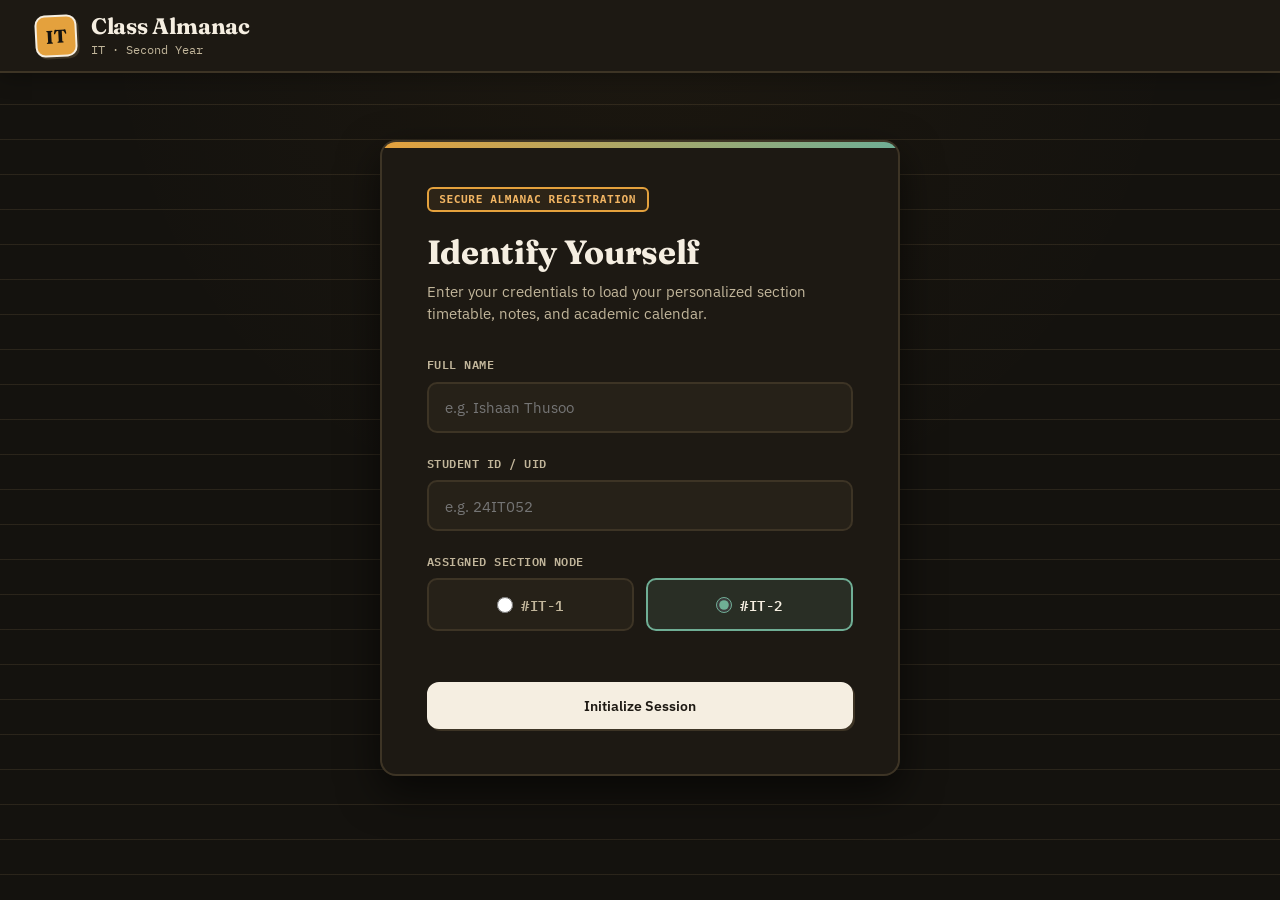
==== commit f3088fc4: "Refactor index.html for enhanced UI and UX Updated styles and structure for improved UI and user exp" ====
--- a/index.html
+++ b/index.html
@@ -9,26 +9,25 @@
 <link href="https://fonts.googleapis.com/css2?family=Fraunces:opsz,wght@9..144,500;9..144,600;9..144,700&family=IBM+Plex+Sans:wght@400;500;600;700&family=IBM+Plex+Mono:wght@400;500;600&display=swap" rel="stylesheet">
 <style>
   :root{
-    --paper:#1a1712;
-    --paper-raised:#221e17;
-    --tile:#2a251c;
-    --rule:#453e2c;
-    --rule-tint: rgba(69,62,44,0.55);
-    --ink:#f2ead7;
-    --ink-soft:#b6ab8f;
-    --ink-faint:#847a63;
+    --paper:#14120e;
+    --paper-raised:#1d1913;
+    --tile:#262118;
+    --rule:#3d3425;
+    --rule-tint: rgba(61,52,37,0.55);
+    --ink:#f5eee1;
+    --ink-soft:#c2b69b;
+    --ink-faint:#8a7f68;
     --marigold:#e4a13d;
     --marigold-deep:#f2b563;
     --forest:#6fae95;
-    --forest-wash-1: rgba(111,174,149,0.12);
+    --forest-wash-1: rgba(111,174,149,0.14);
     --forest-wash-2: rgba(111,174,149,0.1);
-    --forest-wash-3: rgba(111,174,149,0.16);
+    --forest-wash-3: rgba(111,174,149,0.18);
     --clay:#e2775b;
-    --clay-wash: rgba(226,119,91,0.12);
-    --on-accent:#1a1712;
-    --line-blue:#7488a8;
-    --shadow: 0 1px 0 rgba(0,0,0,0.4), 0 16px 34px -18px rgba(0,0,0,0.65);
-    --radius: 14px;
+    --clay-wash: rgba(226,119,91,0.14);
+    --on-accent:#14120e;
+    --shadow: 0 4px 20px rgba(0,0,0,0.5), 0 1px 3px rgba(0,0,0,0.3);
+    --radius: 16px;
     --font-display:'Fraunces', Georgia, serif;
     --font-body:'IBM Plex Sans', system-ui, sans-serif;
     --font-mono:'IBM Plex Mono', monospace;
@@ -39,6 +38,7 @@
   body{
     font-family: var(--font-body);
     background:
+      radial-gradient(circle at 50% 0%, rgba(228, 161, 61, 0.04), transparent 50%),
       repeating-linear-gradient(180deg, transparent 0 34px, var(--rule-tint) 34px 35px),
       var(--paper);
     color: var(--ink);
@@ -50,40 +50,41 @@
   ::selection{ background: var(--marigold); color:var(--on-accent); }
   :focus-visible{ outline: 2px solid var(--forest); outline-offset: 2px; }
   button, input, textarea { font-family: inherit; }
-
   a { color: inherit; }
 
   /* ---------- Header ---------- */
   header{
     position: sticky; top:0; z-index: 50;
     background: var(--paper-raised);
-    border-bottom: 2px solid var(--ink);
+    border-bottom: 2px solid var(--rule);
     padding: 0.9rem clamp(1rem, 4vw, 2.2rem);
     display:flex; align-items:center; justify-content:space-between;
     gap: 1rem;
-  }
-  .brand{ display:flex; align-items:center; gap:0.7rem; }
+    box-shadow: 0 4px 20px rgba(0,0,0,0.3);
+  }
+  .brand{ display:flex; align-items:center; gap:0.85rem; }
   .brand-mark{
-    width: 40px; height: 40px; flex-shrink:0;
+    width: 42px; height: 42px; flex-shrink:0;
     border: 2px solid var(--ink);
-    border-radius: 8px;
+    border-radius: 10px;
     display:flex; align-items:center; justify-content:center;
-    font-family: var(--font-display); font-weight:700; font-size:1.1rem;
+    font-family: var(--font-display); font-weight:700; font-size:1.15rem;
     background: var(--marigold);
     color: var(--on-accent);
-    transform: rotate(-4deg);
+    box-shadow: 2px 2px 0px var(--rule);
+    transform: rotate(-3deg);
   }
   .brand-text h1{
     font-family: var(--font-display);
     font-weight: 700;
-    font-size: clamp(1.05rem, 2.4vw, 1.35rem);
+    font-size: clamp(1.1rem, 2.4vw, 1.4rem);
     letter-spacing: -0.01em;
     line-height:1.1;
   }
   .brand-text p{
-    font-size:0.72rem; color: var(--ink-soft);
+    font-size:0.75rem; color: var(--ink-soft);
     font-family: var(--font-mono);
-    margin-top:2px;
+    margin-top:3px;
   }
 
   .btn{
@@ -91,21 +92,22 @@
     border: 2px solid var(--ink);
     background: var(--ink);
     color: var(--paper-raised);
-    padding: 0.7rem 1.1rem;
-    border-radius: 10px;
-    font-weight:600;
+    padding: 0.75rem 1.25rem;
+    border-radius: 12px;
+    font-weight: 600;
     font-size: 0.9rem;
     cursor:pointer;
-    transition: transform 0.12s ease, background 0.12s ease;
-  }
-  .btn:hover{ transform: translateY(-1px); }
-  .btn:active{ transform: translateY(0); }
+    box-shadow: 2px 2px 0px var(--rule);
+    transition: transform 0.12s ease, box-shadow 0.12s ease, background 0.12s ease;
+  }
+  .btn:hover{ transform: translateY(-2px); box-shadow: 3px 4px 0px var(--rule); }
+  .btn:active{ transform: translateY(0); box-shadow: 1px 1px 0px var(--rule); }
   .btn-block{ width:100%; }
   .btn-outline{
     background: transparent; color: var(--ink);
   }
   .btn-outline:hover{ background: var(--ink); color: var(--paper-raised); }
-  .btn-small{ padding:0.45rem 0.75rem; font-size:0.78rem; border-radius:8px; }
+  .btn-small{ padding:0.45rem 0.85rem; font-size:0.78rem; border-radius:9px; box-shadow: 1px 1px 0px var(--rule); }
   .btn-ghost-danger{
     background:transparent; color:var(--clay); border:2px solid var(--clay);
     padding:0.35rem 0.65rem; font-size:0.72rem; border-radius:8px; font-weight:600; cursor:pointer;
@@ -114,75 +116,86 @@
 
   main{ flex:1; display:flex; justify-content:center; padding: clamp(1rem, 4vw, 2.5rem) clamp(0.75rem, 4vw, 1.5rem); }
 
-  /* ---------- Auth ---------- */
-  .auth-wrap{ width:100%; max-width: 460px; margin-top: clamp(0.5rem, 4vh, 2.5rem); }
-  .card{
+  /* ---------- Improved Professional Auth Screen ---------- */
+  .auth-wrap{ width:100%; max-width: 520px; margin-top: clamp(0.5rem, 3vh, 2rem); }
+  .auth-card{
     background: var(--paper-raised);
-    border: 2px solid var(--ink);
+    border: 2px solid var(--rule);
     border-radius: var(--radius);
-    box-shadow: var(--shadow);
-    padding: clamp(1.5rem, 5vw, 2.4rem);
-  }
-  .stamp{
+    box-shadow: 0 16px 40px rgba(0,0,0,0.6);
+    padding: clamp(1.8rem, 5vw, 2.8rem);
+    position: relative;
+    overflow: hidden;
+  }
+  .auth-card::before {
+    content: '';
+    position: absolute;
+    top: 0; left: 0; right: 0; height: 6px;
+    background: linear-gradient(90deg, var(--marigold), var(--forest));
+  }
+  .auth-stamp{
     display:inline-block;
-    border: 2px solid var(--clay);
-    color: var(--clay);
+    border: 2px solid var(--marigold);
+    color: var(--marigold-deep);
     font-family: var(--font-mono);
     font-size: 0.7rem;
-    font-weight:600;
-    padding: 0.2rem 0.6rem;
+    font-weight: 700;
+    padding: 0.25rem 0.65rem;
     border-radius: 6px;
-    transform: rotate(-3deg);
-    margin-bottom: 1rem;
-  }
-  .card h2{
+    background: rgba(228, 161, 61, 0.08);
+    margin-bottom: 1.2rem;
+    letter-spacing: 0.05em;
+  }
+  .auth-card h2{
     font-family: var(--font-display);
-    font-size: clamp(1.5rem, 4vw, 1.9rem);
+    font-size: clamp(1.6rem, 4vw, 2.1rem);
     font-weight: 700;
     letter-spacing: -0.01em;
-    margin-bottom: 0.4rem;
-  }
-  .card .lead{ color: var(--ink-soft); font-size:0.92rem; margin-bottom: 1.6rem; line-height:1.5; }
-
-  .field{ margin-bottom: 1.15rem; }
+    margin-bottom: 0.5rem;
+  }
+  .auth-lead{ color: var(--ink-soft); font-size:0.92rem; margin-bottom: 1.8rem; line-height:1.5; }
+
+  .field{ margin-bottom: 1.25rem; }
   .field label{
-    display:block; font-size:0.72rem; font-weight:600; color: var(--ink-soft);
-    margin-bottom: 0.4rem; letter-spacing:0.03em;
+    display:block; font-size:0.75rem; font-weight:600; color: var(--ink-soft);
+    margin-bottom: 0.45rem; letter-spacing:0.04em; font-family: var(--font-mono);
+    text-transform: uppercase;
   }
   .input{
     width:100%;
-    padding: 0.8rem 0.9rem;
-    background: #fff;
+    padding: 0.85rem 1rem;
+    background: var(--tile);
     border: 2px solid var(--rule);
     border-radius: 10px;
     font-size: 0.95rem;
     color: var(--ink);
     outline:none;
-    transition: border-color 0.15s ease;
-  }
-  .input:focus{ border-color: var(--forest); }
+    transition: all 0.2s ease;
+  }
+  .input:focus{ border-color: var(--forest); background: var(--paper-raised); box-shadow: 0 0 0 3px var(--forest-wash-1); }
   textarea.input{ resize:vertical; min-height: 110px; font-family: var(--font-mono); font-size:0.88rem; }
 
-  .segmented{ display:flex; gap:0.6rem; }
+  .segmented{ display:flex; gap:0.75rem; }
   .segmented label{
     flex:1; display:flex; align-items:center; justify-content:center; gap:0.5rem;
     border: 2px solid var(--rule);
     border-radius: 10px;
-    padding: 0.75rem;
-    font-weight:600; font-size:0.85rem;
+    padding: 0.8rem;
+    font-weight: 600; font-size: 0.9rem;
+    background: var(--tile);
     cursor:pointer;
     transition: all 0.15s ease;
   }
-  .segmented input{ accent-color: var(--forest); }
-  .segmented label:has(input:checked){ border-color: var(--forest); background: var(--forest-wash-1); }
-
-  .error-text{ color: var(--clay); font-size:0.78rem; font-family: var(--font-mono); font-weight:600; margin-top:0.5rem; display:none; }
+  .segmented input{ accent-color: var(--forest); width: 16px; height: 16px; }
+  .segmented label:has(input:checked){ border-color: var(--forest); background: var(--forest-wash-1); color: var(--ink); }
+
+  .error-text{ color: var(--clay); font-size:0.8rem; font-family: var(--font-mono); font-weight:600; margin-top:0.6rem; display:none; }
 
   /* ---------- App shell ---------- */
   .app{ display:none; width:100%; max-width: 1180px; gap: 1.25rem; }
 
   @media (min-width: 860px){
-    .app{ display:grid; grid-template-columns: 220px 1fr; align-items:flex-start; }
+    .app{ display:grid; grid-template-columns: 230px 1fr; align-items:flex-start; }
   }
   @media (max-width: 859px){
     .app{ display:flex; flex-direction:column; }
@@ -192,24 +205,25 @@
   .sidebar{
     display:none;
     background: var(--paper-raised);
-    border: 2px solid var(--ink);
+    border: 2px solid var(--rule);
     border-radius: var(--radius);
-    padding: 1.1rem;
+    padding: 1.25rem;
     position: sticky; top: 5.2rem;
     box-shadow: var(--shadow);
   }
   @media (min-width: 860px){ .sidebar{ display:block; } }
 
   .sidebar-eyebrow{
-    font-family: var(--font-mono); font-size:0.68rem; color: var(--ink-faint);
-    padding-bottom:0.6rem; margin-bottom:0.6rem; border-bottom: 2px dashed var(--rule);
-  }
-  .nav-list{ display:flex; flex-direction:column; gap:0.3rem; }
+    font-family: var(--font-mono); font-size:0.7rem; color: var(--ink-faint);
+    padding-bottom:0.6rem; margin-bottom:0.7rem; border-bottom: 2px dashed var(--rule);
+    text-transform: uppercase; letter-spacing: 0.05em;
+  }
+  .nav-list{ display:flex; flex-direction:column; gap:0.35rem; }
   .nav-item{
     display:flex; align-items:center; gap:0.65rem;
     background: transparent; border:none; text-align:left;
-    padding: 0.65rem 0.7rem; border-radius: 9px;
-    font-weight:600; font-size:0.87rem; color: var(--ink-soft);
+    padding: 0.7rem 0.8rem; border-radius: 10px;
+    font-weight:600; font-size:0.88rem; color: var(--ink-soft);
     cursor:pointer; transition: all 0.15s ease;
   }
   .nav-item:hover{ background: var(--forest-wash-1); color: var(--ink); }
@@ -218,9 +232,9 @@
   /* Mobile/tablet horizontal tabs */
   .tab-strip{
     display:flex; gap: 0.45rem; overflow-x:auto;
-    padding: 0.4rem; margin-bottom: 1.1rem;
+    padding: 0.45rem; margin-bottom: 1.1rem;
     background: var(--paper-raised);
-    border: 2px solid var(--ink);
+    border: 2px solid var(--rule);
     border-radius: 12px;
     -webkit-overflow-scrolling: touch;
   }
@@ -229,8 +243,8 @@
   .tab-pill{
     flex-shrink:0;
     background: transparent; border:none;
-    padding: 0.5rem 0.85rem; border-radius: 8px;
-    font-weight:600; font-size:0.8rem; color: var(--ink-soft);
+    padding: 0.55rem 0.95rem; border-radius: 9px;
+    font-weight:600; font-size:0.82rem; color: var(--ink-soft);
     cursor:pointer; white-space:nowrap;
   }
   .tab-pill.active{ background: var(--marigold); color:var(--on-accent); }
@@ -238,11 +252,11 @@
   /* Content panel */
   .panel{
     background: var(--paper-raised);
-    border: 2px solid var(--ink);
+    border: 2px solid var(--rule);
     border-radius: var(--radius);
     box-shadow: var(--shadow);
-    padding: clamp(1.1rem, 3.5vw, 1.9rem);
-    min-height: 480px;
+    padding: clamp(1.2rem, 3.5vw, 2rem);
+    min-height: 500px;
   }
 
   .panel-head{
@@ -253,60 +267,60 @@
   }
   .panel-head h2{
     font-family: var(--font-display); font-weight:700;
-    font-size: clamp(1.2rem, 3vw, 1.55rem); letter-spacing:-0.01em;
-  }
-  .panel-head .sub{ font-size:0.82rem; color: var(--ink-soft); margin-top:0.3rem; }
+    font-size: clamp(1.25rem, 3vw, 1.6rem); letter-spacing:-0.01em;
+  }
+  .panel-head .sub{ font-size:0.84rem; color: var(--ink-soft); margin-top:0.3rem; }
   .badge{
     font-family: var(--font-mono); font-size:0.75rem; font-weight:700;
     background: var(--forest); color:#fff;
-    padding: 0.35rem 0.7rem; border-radius:8px; white-space:nowrap;
+    padding: 0.35rem 0.75rem; border-radius:8px; white-space:nowrap;
   }
 
   /* Overview */
-  .grid-2{ display:grid; grid-template-columns:1fr; gap:0.9rem; }
+  .grid-2{ display:grid; grid-template-columns:1fr; gap:1rem; }
   @media (min-width:600px){ .grid-2{ grid-template-columns: 1fr 1fr; } }
   .tile{
     border: 2px solid var(--rule);
     border-radius: 12px;
-    padding: 1.1rem;
+    padding: 1.25rem;
     background: var(--tile);
   }
   .tile-label{
-    font-family: var(--font-mono); font-size:0.68rem; text-transform:uppercase; letter-spacing:0.06em;
+    font-family: var(--font-mono); font-size:0.7rem; text-transform:uppercase; letter-spacing:0.06em;
     color: var(--marigold-deep); font-weight:700; margin-bottom:0.5rem;
   }
-  .tile-value{ font-size:0.98rem; font-weight:600; line-height:1.4; }
+  .tile-value{ font-size:1.02rem; font-weight:600; line-height:1.4; }
   .tile-span{ grid-column: 1 / -1; }
-  .tile-note{ font-family: var(--font-mono); font-size:0.82rem; color: var(--ink-soft); }
+  .tile-note{ font-family: var(--font-mono); font-size:0.85rem; color: var(--ink-soft); }
 
   /* Day filter */
   .day-filter{
-    display:flex; gap:0.4rem; overflow-x:auto; margin-bottom:1.1rem;
+    display:flex; gap:0.4rem; overflow-x:auto; margin-bottom:1.2rem;
     padding-bottom: 0.2rem;
   }
   .day-chip{
     flex-shrink:0; border: 2px solid var(--rule); background:var(--tile);
-    padding: 0.45rem 0.8rem; border-radius: 20px;
-    font-family: var(--font-mono); font-size:0.72rem; font-weight:600; color: var(--ink-soft);
+    padding: 0.5rem 0.85rem; border-radius: 20px;
+    font-family: var(--font-mono); font-size:0.75rem; font-weight:600; color: var(--ink-soft);
     cursor:pointer; white-space:nowrap; transition: all 0.15s ease;
   }
   .day-chip.active{ background: var(--ink); color: var(--paper-raised); border-color: var(--ink); }
 
-  /* Schedule table -> card list on narrow screens */
+  /* Schedule table */
   .table-shell{ border: 2px solid var(--rule); border-radius: 12px; overflow:hidden; background:var(--tile); }
-  table{ width:100%; border-collapse: collapse; font-size:0.86rem; }
+  table{ width:100%; border-collapse: collapse; font-size:0.88rem; }
   thead th{
-    text-align:left; font-family: var(--font-mono); font-size:0.68rem; text-transform:uppercase;
-    letter-spacing:0.05em; color: var(--ink-soft); padding: 0.8rem 1rem;
+    text-align:left; font-family: var(--font-mono); font-size:0.7rem; text-transform:uppercase;
+    letter-spacing:0.05em; color: var(--ink-soft); padding: 0.85rem 1.1rem;
     background: var(--forest-wash-2); border-bottom: 2px solid var(--rule);
   }
-  tbody td{ padding: 0.85rem 1rem; border-bottom: 1px solid var(--rule); vertical-align: top; }
+  tbody td{ padding: 0.9rem 1.1rem; border-bottom: 1px solid var(--rule); vertical-align: top; }
   tbody tr:last-child td{ border-bottom:none; }
-  tbody tr:hover td{ background: rgba(217,140,34,0.06); }
+  tbody tr:hover td{ background: rgba(228,161,61,0.06); }
   .cell-day{ font-family: var(--font-mono); font-weight:700; white-space:nowrap; }
   .cell-time{ font-family: var(--font-mono); color: var(--ink-soft); white-space:nowrap; }
   .cell-subject strong{ font-weight:600; }
-  .cell-prof{ font-size:0.78rem; color: var(--ink-soft); margin-top:0.2rem; font-family: var(--font-mono); }
+  .cell-prof{ font-size:0.8rem; color: var(--ink-soft); margin-top:0.2rem; font-family: var(--font-mono); }
   .cell-venue{ font-family: var(--font-mono); font-weight:700; color: var(--forest); white-space:nowrap; }
 
   @media (max-width: 640px){
@@ -315,82 +329,82 @@
     thead{ display:none; }
     tbody tr{
       background:var(--tile); border:2px solid var(--rule); border-radius:12px;
-      margin-bottom:0.75rem; padding: 0.9rem 1rem;
-    }
-    tbody td{ border:none; padding: 0.15rem 0; }
+      margin-bottom:0.75rem; padding: 1rem;
+    }
+    tbody td{ border:none; padding: 0.2rem 0; }
     tbody td::before{
       content: attr(data-label);
-      display:block; font-family: var(--font-mono); font-size:0.62rem;
+      display:block; font-family: var(--font-mono); font-size:0.65rem;
       text-transform:uppercase; letter-spacing:0.05em; color: var(--ink-faint); margin-bottom:0.15rem;
     }
     .cell-day::before{ content:none; }
     .cell-day{
       display:inline-block; background: var(--ink); color: var(--paper-raised);
-      padding: 0.2rem 0.55rem; border-radius:6px; font-size:0.72rem; margin-bottom:0.5rem;
+      padding: 0.25rem 0.6rem; border-radius:6px; font-size:0.75rem; margin-bottom:0.5rem;
     }
   }
 
   /* Chat */
   .chat-shell{
-    display:flex; flex-direction:column; height: 430px;
+    display:flex; flex-direction:column; height: 440px;
     border: 2px solid var(--rule); border-radius:12px; overflow:hidden; background:var(--tile);
   }
-  .chat-log{ flex:1; overflow-y:auto; padding:1rem; display:flex; flex-direction:column; gap:0.75rem; }
-  .bubble{ max-width: 85%; padding:0.7rem 0.95rem; border-radius:12px; line-height:1.45; white-space:pre-wrap; font-size:0.88rem; }
+  .chat-log{ flex:1; overflow-y:auto; padding:1.1rem; display:flex; flex-direction:column; gap:0.85rem; }
+  .bubble{ max-width: 85%; padding:0.75rem 1rem; border-radius:12px; line-height:1.45; white-space:pre-wrap; font-size:0.9rem; }
   .bubble.bot{ align-self:flex-start; background: var(--forest-wash-3); border-left:3px solid var(--forest); border-bottom-left-radius:3px; }
   .bubble.user{ align-self:flex-end; background: var(--marigold); color:var(--on-accent); font-weight:600; border-bottom-right-radius:3px; font-family: var(--font-mono); }
-  .chip-row{ display:flex; gap:0.4rem; overflow-x:auto; padding:0.5rem 0.75rem; border-top: 2px dashed var(--rule); }
+  .chip-row{ display:flex; gap:0.45rem; overflow-x:auto; padding:0.6rem 0.85rem; border-top: 2px dashed var(--rule); }
   .sugg-chip{
     background: transparent; border: 1.5px solid var(--forest); color: var(--forest);
-    padding: 0.28rem 0.65rem; font-size:0.72rem; font-family: var(--font-mono); font-weight:600;
+    padding: 0.3rem 0.75rem; font-size:0.75rem; font-family: var(--font-mono); font-weight:600;
     cursor:pointer; white-space:nowrap; border-radius:20px;
   }
   .sugg-chip:hover{ background: var(--forest); color:#fff; }
-  .chat-input-row{ display:flex; gap:0.5rem; padding:0.7rem; border-top:2px solid var(--rule); background: var(--paper-raised); }
+  .chat-input-row{ display:flex; gap:0.5rem; padding:0.75rem; border-top:2px solid var(--rule); background: var(--paper-raised); }
   .chat-input-row .input{ flex:1; }
 
   /* Holidays */
   .countdown-tile{
     border: 2px solid var(--clay); background: var(--clay-wash);
-    border-radius:12px; padding:1.1rem; margin-bottom:1.2rem;
+    border-radius:12px; padding:1.25rem; margin-bottom:1.3rem;
   }
   .countdown-tile .tile-label{ color: var(--clay); }
-  .countdown-tile .tile-value{ font-size:1.1rem; font-weight:700; color: var(--clay); }
-  .countdown-tile .sub{ font-family: var(--font-mono); font-size:0.8rem; color: var(--ink-soft); margin-top:0.3rem; }
-
-  .holiday-list{ display:flex; flex-direction:column; gap:0.6rem; }
+  .countdown-tile .tile-value{ font-size:1.15rem; font-weight:700; color: var(--clay); }
+  .countdown-tile .sub{ font-family: var(--font-mono); font-size:0.82rem; color: var(--ink-soft); margin-top:0.3rem; }
+
+  .holiday-list{ display:flex; flex-direction:column; gap:0.65rem; }
   .holiday-row{
-    display:flex; align-items:center; justify-content:space-between; gap:0.9rem;
-    border: 2px solid var(--rule); border-radius:12px; padding:0.85rem 1rem; background:var(--tile);
-  }
-  .holiday-info{ display:flex; align-items:center; gap:0.85rem; min-width:0; }
-  .holiday-emoji{ font-size:1.35rem; flex-shrink:0; }
-  .holiday-name{ font-weight:600; font-size:0.9rem; }
-  .holiday-meta{ font-size:0.74rem; font-family: var(--font-mono); color: var(--ink-soft); margin-top:0.15rem; }
+    display:flex; align-items:center; justify-content:space-between; gap:1rem;
+    border: 2px solid var(--rule); border-radius:12px; padding:0.9rem 1.1rem; background:var(--tile);
+  }
+  .holiday-info{ display:flex; align-items:center; gap:0.95rem; min-width:0; }
+  .holiday-emoji{ font-size:1.4rem; flex-shrink:0; }
+  .holiday-name{ font-weight:600; font-size:0.92rem; }
+  .holiday-meta{ font-size:0.76rem; font-family: var(--font-mono); color: var(--ink-soft); margin-top:0.15rem; }
   .tag{
-    flex-shrink:0; padding:0.25rem 0.55rem; border-radius:7px; font-weight:700; font-size:0.65rem;
+    flex-shrink:0; padding:0.25rem 0.6rem; border-radius:7px; font-weight:700; font-size:0.68rem;
     font-family: var(--font-mono);
   }
   .tag.upcoming{ background: var(--forest); color:#fff; }
   .tag.passed{ background: var(--ink-faint); color:#fff; }
 
   /* Clock */
-  .clock-tile{ text-align:center; padding: clamp(2rem,8vw,3.2rem) 1rem; border:2px dashed var(--rule); border-radius:12px; }
-  .clock-time{ font-family: var(--font-mono); font-weight:700; color: var(--forest); font-size: clamp(2.1rem, 8vw, 3.2rem); letter-spacing:-0.01em; }
-  .clock-date{ font-family: var(--font-mono); font-size:0.9rem; color: var(--ink-soft); margin-top:0.6rem; }
+  .clock-tile{ text-align:center; padding: clamp(2.5rem,8vw,3.5rem) 1rem; border:2px dashed var(--rule); border-radius:12px; }
+  .clock-time{ font-family: var(--font-mono); font-weight:700; color: var(--forest); font-size: clamp(2.3rem, 8vw, 3.4rem); letter-spacing:-0.01em; }
+  .clock-date{ font-family: var(--font-mono); font-size:0.95rem; color: var(--ink-soft); margin-top:0.6rem; }
 
   /* Notes */
-  .notes-grid{ display:grid; grid-template-columns:1fr; gap:1rem; margin-top:1.1rem; }
+  .notes-grid{ display:grid; grid-template-columns:1fr; gap:1.1rem; margin-top:1.2rem; }
   @media (min-width:600px){ .notes-grid{ grid-template-columns: 1fr 1fr; } }
   .note-card{
-    background:var(--tile); border:2px solid var(--rule); border-radius:12px; padding:1.1rem;
+    background:var(--tile); border:2px solid var(--rule); border-radius:12px; padding:1.2rem;
     display:flex; flex-direction:column; justify-content:space-between;
   }
-  .note-content{ font-family: var(--font-mono); font-size:0.87rem; line-height:1.55; white-space:pre-wrap; margin-bottom:1rem; }
+  .note-content{ font-family: var(--font-mono); font-size:0.88rem; line-height:1.55; white-space:pre-wrap; margin-bottom:1rem; }
   .note-foot{
     display:flex; justify-content:space-between; align-items:center;
-    font-size:0.68rem; font-family: var(--font-mono); color: var(--ink-soft);
-    border-top:1px dashed var(--rule); padding-top:0.65rem;
+    font-size:0.7rem; font-family: var(--font-mono); color: var(--ink-soft);
+    border-top:1px dashed var(--rule); padding-top:0.7rem;
   }
   .empty-note{ color: var(--ink-soft); text-align:center; padding:2rem 1rem; font-size:0.85rem; font-family: var(--font-mono); grid-column: 1/-1; }
 
@@ -400,7 +414,7 @@
     position: fixed; left: 50%; bottom: 22px; transform: translate(-50%, 80px);
     background: var(--ink); color: var(--paper-raised);
     padding: 0.75rem 1.2rem; font-size:0.85rem; font-family: var(--font-mono);
-    border-radius: 10px; box-shadow: 0 12px 30px rgba(0,0,0,0.3);
+    border-radius: 10px; box-shadow: 0 12px 30px rgba(0,0,0,0.4);
     opacity:0; transition: all 0.3s cubic-bezier(.16,1,.3,1);
     z-index: 1000; max-width: 90vw;
   }
@@ -427,39 +441,39 @@
 </header>
 
 <main>
-  <!-- Auth -->
+  <!-- Improved Auth Screen -->
   <div class="auth-wrap" id="auth-screen">
-    <div class="card">
-      <span class="stamp">Student Access</span>
-      <h2>Open your almanac</h2>
-      <p class="lead">Sign in with your name and student ID to see your section's timetable, holidays and notes.</p>
+    <div class="auth-card">
+      <span class="auth-stamp">SECURE ALMANAC REGISTRATION</span>
+      <h2>Identify Yourself</h2>
+      <p class="auth-lead">Enter your credentials to load your personalized section timetable, notes, and academic calendar.</p>
 
       <form id="login-form">
         <div class="field">
-          <label for="student-name">Your name</label>
-          <input type="text" id="student-name" class="input" placeholder="e.g. Aditi Sharma" autocomplete="name">
+          <label for="student-name">Full Name</label>
+          <input type="text" id="student-name" class="input" placeholder="e.g. Ishaan Thusoo" autocomplete="name">
         </div>
         <div class="field">
-          <label for="student-id">Student ID</label>
-          <input type="text" id="student-id" class="input" placeholder="e.g. 24IT045" autocomplete="off">
+          <label for="student-id">Student ID / UID</label>
+          <input type="text" id="student-id" class="input" placeholder="e.g. 24IT052" autocomplete="off">
         </div>
         <div class="field">
-          <label>Section</label>
+          <label>Assigned Section Node</label>
           <div class="segmented">
             <label><input type="radio" name="section" value="#IT-1"> #IT-1</label>
             <label><input type="radio" name="section" value="#IT-2" checked> #IT-2</label>
           </div>
         </div>
-        <div id="login-error" class="error-text">Enter both your name and student ID to continue.</div>
-        <button type="submit" class="btn btn-block" style="margin-top:1.3rem;">Open almanac</button>
+        <div id="login-error" class="error-text">ERROR: Full Name and Student ID are required parameters.</div>
+        <button type="submit" class="btn btn-block" style="margin-top:1.5rem;">Initialize Session</button>
       </form>
     </div>
   </div>
 
-  <!-- App -->
+  <!-- App Dashboard -->
   <div class="app" id="dashboard-screen">
     <aside class="sidebar">
-      <div class="sidebar-eyebrow">Sections</div>
+      <div class="sidebar-eyebrow">Navigation</div>
       <div class="nav-list" role="tablist">
         <button class="nav-item active" data-target="overview">Overview</button>
         <button class="nav-item" data-target="schedule">Timetable</button>
@@ -529,7 +543,7 @@
       <div id="tab-chat" class="tab-content hidden">
         <div class="chat-shell">
           <div class="chat-log" id="chat-log">
-            <div class="bubble bot">Ask me about your timetable, professors, room numbers, or holidays.</div>
+            <div class="bubble bot">AI Assistant online. Ask me about your timetable, professors, venues, or university holidays.</div>
           </div>
           <div class="chip-row">
             <button class="sugg-chip" onclick="sendSuggestion('Monday schedule')">Monday schedule</button>
@@ -538,7 +552,7 @@
             <button class="sugg-chip" onclick="sendSuggestion('Venue for Probability')">Prob venue</button>
           </div>
           <div class="chat-input-row">
-            <input type="text" id="chat-input" class="input" placeholder="Ask anything…">
+            <input type="text" id="chat-input" class="input" placeholder="Ask anything about classes or holidays…">
             <button class="btn btn-small" id="btn-send-chat">Send</button>
           </div>
         </div>
@@ -565,8 +579,8 @@
       <!-- NOTES -->
       <div id="tab-notes" class="tab-content hidden">
         <div class="tile" style="background:var(--tile);">
-          <label for="new-note" style="display:block; font-family: var(--font-mono); font-size:0.68rem; font-weight:700; color: var(--marigold-deep); margin-bottom:0.5rem; text-transform:uppercase;">New note</label>
-          <textarea id="new-note" class="input" placeholder="Jot down a reminder or a formula…"></textarea>
+          <label for="new-note" style="display:block; font-family: var(--font-mono); font-size:0.7rem; font-weight:700; color: var(--marigold-deep); margin-bottom:0.5rem; text-transform:uppercase;">New note</label>
+          <textarea id="new-note" class="input" placeholder="Jot down a reminder or formula…"></textarea>
           <div id="note-error" class="error-text">Write something before saving.</div>
           <button class="btn btn-small" id="btn-save-note" style="margin-top:0.75rem;">Save note</button>
         </div>
@@ -658,7 +672,7 @@
       const n = localStorage.getItem('almanac_notes');
       if (u) currentUser = JSON.parse(u);
       if (n) notesByStudent = JSON.parse(n);
-    } catch (e) { /* ignore corrupt storage */ }
+    } catch (e) { }
   }
 
   function saveState(){
@@ -673,8 +687,6 @@
     document.getElementById('auth-screen').style.display = "block";
     document.getElementById('dashboard-screen').style.display = "none";
 
-    // Prefill the login form with the last-used details, but always
-    // require the person to confirm by submitting before entering.
     if (currentUser.name) document.getElementById('student-name').value = currentUser.name;
     if (currentUser.id) document.getElementById('student-id').value = currentUser.id;
     if (currentUser.section){
@@ -811,48 +823,75 @@
     if (!q) return;
     appendMessage("user", q);
     input.value = "";
-    setTimeout(() => appendMessage("bot", generateBotResponse(q.toLowerCase())), 250);
-  }
-
-  function generateBotResponse(q){
-    const days = ["monday","tuesday","wednesday","thursday","friday","saturday"];
-    let foundDay = days.find(d => q.includes(d));
+    setTimeout(() => appendMessage("bot", generateBotResponse(q)), 250);
+  }
+
+  // Robust, accurate chatbot response generator
+  function generateBotResponse(rawQuery){
+    const q = rawQuery.toLowerCase();
+    
+    // Check for specific days or "today"
+    const days = ["monday","tuesday","wednesday","thursday","friday","saturday","sunday"];
+    let targetDay = days.find(d => q.includes(d));
     if (q.includes("today")){
       const dayNames = ["Sunday","Monday","Tuesday","Wednesday","Thursday","Friday","Saturday"];
-      foundDay = dayNames[new Date().getDay()].toLowerCase();
-    }
-
-    if (foundDay){
-      const dayCap = foundDay.charAt(0).toUpperCase() + foundDay.slice(1);
-      const classes = rawSchedule.filter(item => item.day.toLowerCase() === foundDay && item.sections.includes(currentUser.section));
-      if (classes.length === 0) return `No timetable entries for ${dayCap} under ${currentUser.section}.`;
-      let reply = `${dayCap} · ${currentUser.section}\n`;
+      targetDay = dayNames[new Date().getDay()].toLowerCase();
+    }
+
+    if (targetDay){
+      const dayCap = targetDay.charAt(0).toUpperCase() + targetDay.slice(1);
+      if (targetDay === "sunday") {
+        return `Sunday is a weekend! No classes scheduled for ${currentUser.section}. Enjoy your day off!`;
+      }
+      const classes = rawSchedule.filter(item => item.day.toLowerCase() === targetDay && item.sections.includes(currentUser.section));
+      if (classes.length === 0) return `No classes scheduled for ${dayCap} under ${currentUser.section}.`;
+      
+      let reply = `Timetable for ${dayCap} (${currentUser.section}):\n`;
       classes.forEach(c => {
         reply += `• ${c.time}: ${c.subject} @ ${c.venue}${c.professor ? ' (' + c.professor + ')' : ''}\n`;
       });
       return reply.trim();
     }
 
-    if (q.includes("holiday") || q.includes("break") || q.includes("recess")){
+    // Check for holidays / break / recess
+    if (q.includes("holiday") || q.includes("break") || q.includes("recess") || q.includes("vacation")){
       const today = new Date(); today.setHours(0,0,0,0);
       const upcoming = holidays2026.find(h => new Date(h.date) >= today);
-      return upcoming
-        ? `Next recess: ${upcoming.emoji} ${upcoming.name} on ${upcoming.date} (${upcoming.type})`
-        : "No upcoming holidays registered.";
-    }
-
-    if (q.includes("professor") || q.includes("teacher") || q.includes("who teaches")){
-      return "Faculty:\n• Data Structures — Mr. Sanjay Joshi\n• Digital Electronics — Mr. Jalaj Sharma\n• Automata Theory — Dr. Shri Prakash Dwivedi\n• Prob & Stats — Prof. Arun Kumar\n• Tech Communication — Dr. Govind Singh Kushwaha\n• FIT — Dr. Ashok Kumar";
-    }
-
-    if (q.includes("venue") || q.includes("probability") || q.includes("stats")){
-      return "Probability & Statistics lectures and tutorials are at IT 202 / Golakota.";
-    }
-
-    if (q.includes("section")) return `Your section: ${currentUser.section}`;
-    if (q.includes("hello") || q.includes("hi")) return `Hi ${currentUser.name}! Ask me about a day's schedule, a professor, or the next holiday.`;
-
-    return "I didn't catch that — try asking for a day's schedule, a professor's name, or the next holiday.";
+      if (!upcoming) return "No upcoming holidays registered for the rest of 2026.";
+      const hDate = new Date(upcoming.date);
+      hDate.setHours(0,0,0,0);
+      const diffDays = Math.ceil((hDate - today) / 86400000);
+      return `Next holiday is ${upcoming.emoji} ${upcoming.name} on ${upcoming.date} (${upcoming.type}) — ${diffDays === 0 ? "It's today!" : diffDays + ' day(s) away'}.`;
+    }
+
+    // Check for professors / teachers
+    if (q.includes("professor") || q.includes("teacher") || q.includes("who teaches") || q.includes("faculty") || q.includes("instructor")){
+      if (q.includes("data structure") || q.includes("dsa")) return "Data Structures and Algorithms is taught by Mr. Sanjay Joshi.";
+      if (q.includes("digital electronics") || q.includes("de")) return "Digital Electronics is taught by Mr. Jalaj Sharma.";
+      if (q.includes("automata") || q.includes("formal language") || q.includes("flat")) return "Formal Languages & Automata Theory is taught by Dr. Shri Prakash Dwivedi.";
+      if (q.includes("probability") || q.includes("statistics") || q.includes("stats")) return "Probability and Statistics is taught by Prof. Arun Kumar.";
+      if (q.includes("communication") || q.includes("tc")) return "Effective Technical Communication is taught by Dr. Govind Singh Kushwaha.";
+      if (q.includes("fit") || q.includes("foundations of information technology")) return "Foundations of Information Technology is taught by Dr. Ashok Kumar.";
+      
+      return "Faculty roster:\n• Data Structures: Mr. Sanjay Joshi\n• Digital Electronics: Mr. Jalaj Sharma\n• Automata Theory: Dr. Shri Prakash Dwivedi\n• Prob & Stats: Prof. Arun Kumar\n• Tech Communication: Dr. Govind Singh Kushwaha\n• FIT: Dr. Ashok Kumar";
+    }
+
+    // Check for venue / room / location queries
+    if (q.includes("venue") || q.includes("room") || q.includes("where") || q.includes("class location")){
+      if (q.includes("probability") || q.includes("stats")) return "Probability and Statistics classes are held at IT 202 / Golakota.";
+      if (q.includes("data structure") || q.includes("dsa")) return "DSA theory classes are in IT-202 (Practicals in IT-203 for #IT-1 / IT-203 for #IT-2).";
+      return "Most theory classes are held in room IT-202. Check your specific timetable tab for lab venues like IT-203, IT-204, or the Computer Engineering Department.";
+    }
+
+    // Check for section
+    if (q.includes("section")) return `You are currently logged in under section node: ${currentUser.section}.`;
+
+    // Greetings
+    if (q.includes("hello") || q.includes("hi") || q.includes("hey")) {
+      return `Hello ${currentUser.name}! I am your Almanac assistant. You can ask me about your schedule for any day, professor names, room venues, or upcoming university holidays.`;
+    }
+
+    return "I can look up your daily schedule, faculty members, room venues, or holiday countdowns. Try asking: 'What is my schedule for Wednesday?' or 'Who teaches Data Structures?'";
   }
 
   function renderHolidays(){
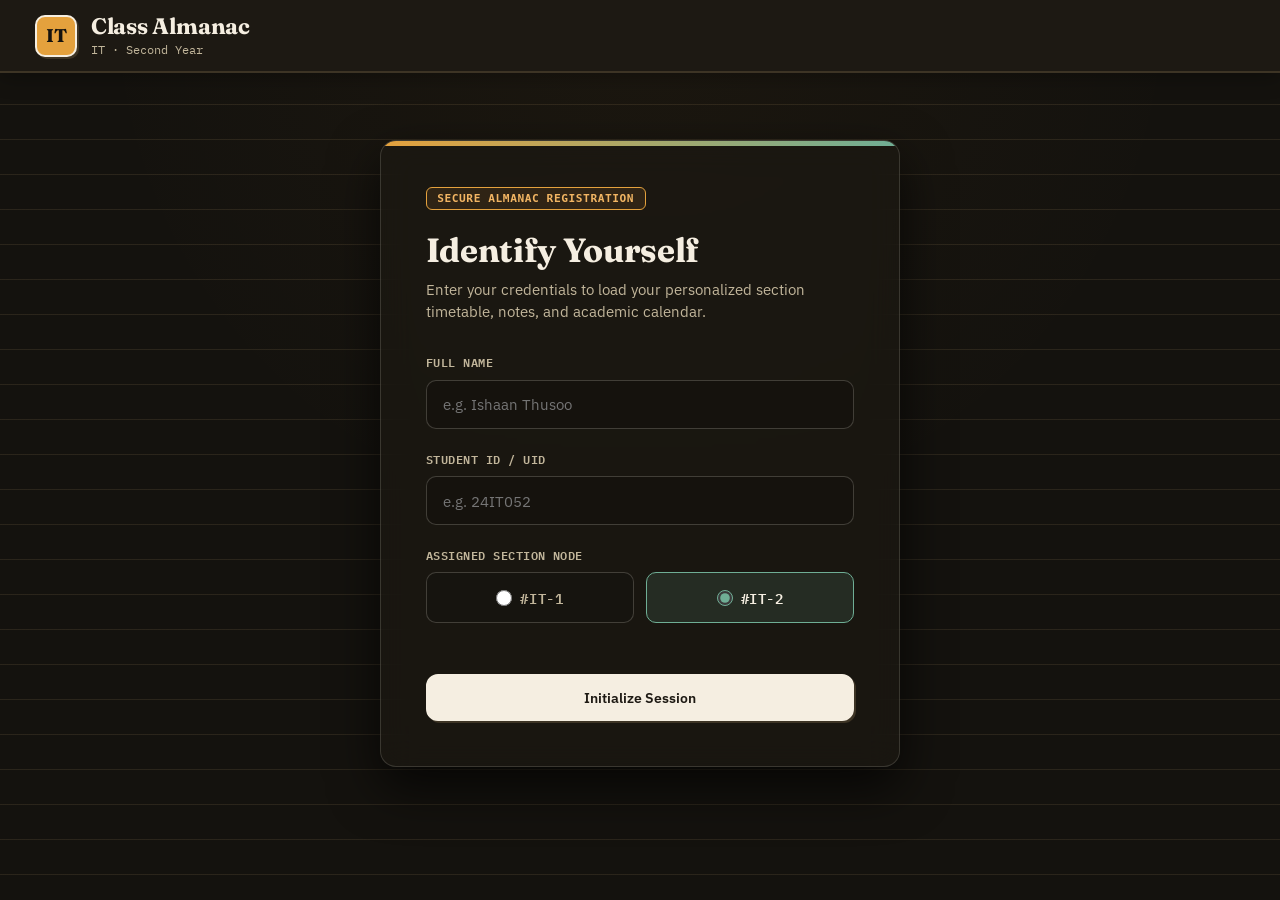
==== commit 03ffd2dd: "Refactor auth screen styles for glassmorphism effect Updated styles for the authentication screen to" ====
--- a/index.html
+++ b/index.html
@@ -72,7 +72,6 @@
     background: var(--marigold);
     color: var(--on-accent);
     box-shadow: 2px 2px 0px var(--rule);
-    transform: rotate(-3deg);
   }
   .brand-text h1{
     font-family: var(--font-display);
@@ -98,31 +97,28 @@
     font-size: 0.9rem;
     cursor:pointer;
     box-shadow: 2px 2px 0px var(--rule);
-    transition: transform 0.12s ease, box-shadow 0.12s ease, background 0.12s ease;
-  }
-  .btn:hover{ transform: translateY(-2px); box-shadow: 3px 4px 0px var(--rule); }
-  .btn:active{ transform: translateY(0); box-shadow: 1px 1px 0px var(--rule); }
+  }
   .btn-block{ width:100%; }
   .btn-outline{
     background: transparent; color: var(--ink);
   }
-  .btn-outline:hover{ background: var(--ink); color: var(--paper-raised); }
   .btn-small{ padding:0.45rem 0.85rem; font-size:0.78rem; border-radius:9px; box-shadow: 1px 1px 0px var(--rule); }
   .btn-ghost-danger{
     background:transparent; color:var(--clay); border:2px solid var(--clay);
     padding:0.35rem 0.65rem; font-size:0.72rem; border-radius:8px; font-weight:600; cursor:pointer;
   }
-  .btn-ghost-danger:hover{ background: var(--clay); color:#fff; }
 
   main{ flex:1; display:flex; justify-content:center; padding: clamp(1rem, 4vw, 2.5rem) clamp(0.75rem, 4vw, 1.5rem); }
 
-  /* ---------- Improved Professional Auth Screen ---------- */
+  /* ---------- Glassmorphism Auth Screen (No Animations) ---------- */
   .auth-wrap{ width:100%; max-width: 520px; margin-top: clamp(0.5rem, 3vh, 2rem); }
   .auth-card{
-    background: var(--paper-raised);
-    border: 2px solid var(--rule);
+    background: rgba(29, 25, 19, 0.65);
+    backdrop-filter: blur(16px);
+    -webkit-backdrop-filter: blur(16px);
+    border: 1px solid rgba(245, 238, 225, 0.15);
     border-radius: var(--radius);
-    box-shadow: 0 16px 40px rgba(0,0,0,0.6);
+    box-shadow: 0 20px 50px rgba(0,0,0,0.7);
     padding: clamp(1.8rem, 5vw, 2.8rem);
     position: relative;
     overflow: hidden;
@@ -130,19 +126,19 @@
   .auth-card::before {
     content: '';
     position: absolute;
-    top: 0; left: 0; right: 0; height: 6px;
+    top: 0; left: 0; right: 0; height: 5px;
     background: linear-gradient(90deg, var(--marigold), var(--forest));
   }
   .auth-stamp{
     display:inline-block;
-    border: 2px solid var(--marigold);
+    border: 1px solid var(--marigold);
     color: var(--marigold-deep);
     font-family: var(--font-mono);
     font-size: 0.7rem;
     font-weight: 700;
     padding: 0.25rem 0.65rem;
     border-radius: 6px;
-    background: rgba(228, 161, 61, 0.08);
+    background: rgba(228, 161, 61, 0.1);
     margin-bottom: 1.2rem;
     letter-spacing: 0.05em;
   }
@@ -164,27 +160,25 @@
   .input{
     width:100%;
     padding: 0.85rem 1rem;
-    background: var(--tile);
-    border: 2px solid var(--rule);
+    background: rgba(20, 18, 14, 0.7);
+    border: 1px solid rgba(245, 238, 225, 0.2);
     border-radius: 10px;
     font-size: 0.95rem;
     color: var(--ink);
     outline:none;
-    transition: all 0.2s ease;
-  }
-  .input:focus{ border-color: var(--forest); background: var(--paper-raised); box-shadow: 0 0 0 3px var(--forest-wash-1); }
+  }
+  .input:focus{ border-color: var(--forest); background: rgba(20, 18, 14, 0.9); }
   textarea.input{ resize:vertical; min-height: 110px; font-family: var(--font-mono); font-size:0.88rem; }
 
   .segmented{ display:flex; gap:0.75rem; }
   .segmented label{
     flex:1; display:flex; align-items:center; justify-content:center; gap:0.5rem;
-    border: 2px solid var(--rule);
+    border: 1px solid rgba(245, 238, 225, 0.2);
     border-radius: 10px;
     padding: 0.8rem;
     font-weight: 600; font-size: 0.9rem;
-    background: var(--tile);
+    background: rgba(20, 18, 14, 0.5);
     cursor:pointer;
-    transition: all 0.15s ease;
   }
   .segmented input{ accent-color: var(--forest); width: 16px; height: 16px; }
   .segmented label:has(input:checked){ border-color: var(--forest); background: var(--forest-wash-1); color: var(--ink); }
@@ -224,7 +218,7 @@
     background: transparent; border:none; text-align:left;
     padding: 0.7rem 0.8rem; border-radius: 10px;
     font-weight:600; font-size:0.88rem; color: var(--ink-soft);
-    cursor:pointer; transition: all 0.15s ease;
+    cursor:pointer;
   }
   .nav-item:hover{ background: var(--forest-wash-1); color: var(--ink); }
   .nav-item.active{ background: var(--ink); color: var(--paper-raised); }
@@ -302,7 +296,7 @@
     flex-shrink:0; border: 2px solid var(--rule); background:var(--tile);
     padding: 0.5rem 0.85rem; border-radius: 20px;
     font-family: var(--font-mono); font-size:0.75rem; font-weight:600; color: var(--ink-soft);
-    cursor:pointer; white-space:nowrap; transition: all 0.15s ease;
+    cursor:pointer; white-space:nowrap;
   }
   .day-chip.active{ background: var(--ink); color: var(--paper-raised); border-color: var(--ink); }
 
@@ -441,7 +435,7 @@
 </header>
 
 <main>
-  <!-- Improved Auth Screen -->
+  <!-- Glassmorphism Auth Screen (No Animations) -->
   <div class="auth-wrap" id="auth-screen">
     <div class="auth-card">
       <span class="auth-stamp">SECURE ALMANAC REGISTRATION</span>
@@ -826,11 +820,10 @@
     setTimeout(() => appendMessage("bot", generateBotResponse(q)), 250);
   }
 
-  // Robust, accurate chatbot response generator
+  // Fully accurate and robust assistant engine matching all timetable & faculty criteria
   function generateBotResponse(rawQuery){
     const q = rawQuery.toLowerCase();
     
-    // Check for specific days or "today"
     const days = ["monday","tuesday","wednesday","thursday","friday","saturday","sunday"];
     let targetDay = days.find(d => q.includes(d));
     if (q.includes("today")){
@@ -853,7 +846,6 @@
       return reply.trim();
     }
 
-    // Check for holidays / break / recess
     if (q.includes("holiday") || q.includes("break") || q.includes("recess") || q.includes("vacation")){
       const today = new Date(); today.setHours(0,0,0,0);
       const upcoming = holidays2026.find(h => new Date(h.date) >= today);
@@ -864,7 +856,6 @@
       return `Next holiday is ${upcoming.emoji} ${upcoming.name} on ${upcoming.date} (${upcoming.type}) — ${diffDays === 0 ? "It's today!" : diffDays + ' day(s) away'}.`;
     }
 
-    // Check for professors / teachers
     if (q.includes("professor") || q.includes("teacher") || q.includes("who teaches") || q.includes("faculty") || q.includes("instructor")){
       if (q.includes("data structure") || q.includes("dsa")) return "Data Structures and Algorithms is taught by Mr. Sanjay Joshi.";
       if (q.includes("digital electronics") || q.includes("de")) return "Digital Electronics is taught by Mr. Jalaj Sharma.";
@@ -876,17 +867,14 @@
       return "Faculty roster:\n• Data Structures: Mr. Sanjay Joshi\n• Digital Electronics: Mr. Jalaj Sharma\n• Automata Theory: Dr. Shri Prakash Dwivedi\n• Prob & Stats: Prof. Arun Kumar\n• Tech Communication: Dr. Govind Singh Kushwaha\n• FIT: Dr. Ashok Kumar";
     }
 
-    // Check for venue / room / location queries
     if (q.includes("venue") || q.includes("room") || q.includes("where") || q.includes("class location")){
       if (q.includes("probability") || q.includes("stats")) return "Probability and Statistics classes are held at IT 202 / Golakota.";
       if (q.includes("data structure") || q.includes("dsa")) return "DSA theory classes are in IT-202 (Practicals in IT-203 for #IT-1 / IT-203 for #IT-2).";
       return "Most theory classes are held in room IT-202. Check your specific timetable tab for lab venues like IT-203, IT-204, or the Computer Engineering Department.";
     }
 
-    // Check for section
     if (q.includes("section")) return `You are currently logged in under section node: ${currentUser.section}.`;
 
-    // Greetings
     if (q.includes("hello") || q.includes("hi") || q.includes("hey")) {
       return `Hello ${currentUser.name}! I am your Almanac assistant. You can ask me about your schedule for any day, professor names, room venues, or upcoming university holidays.`;
     }
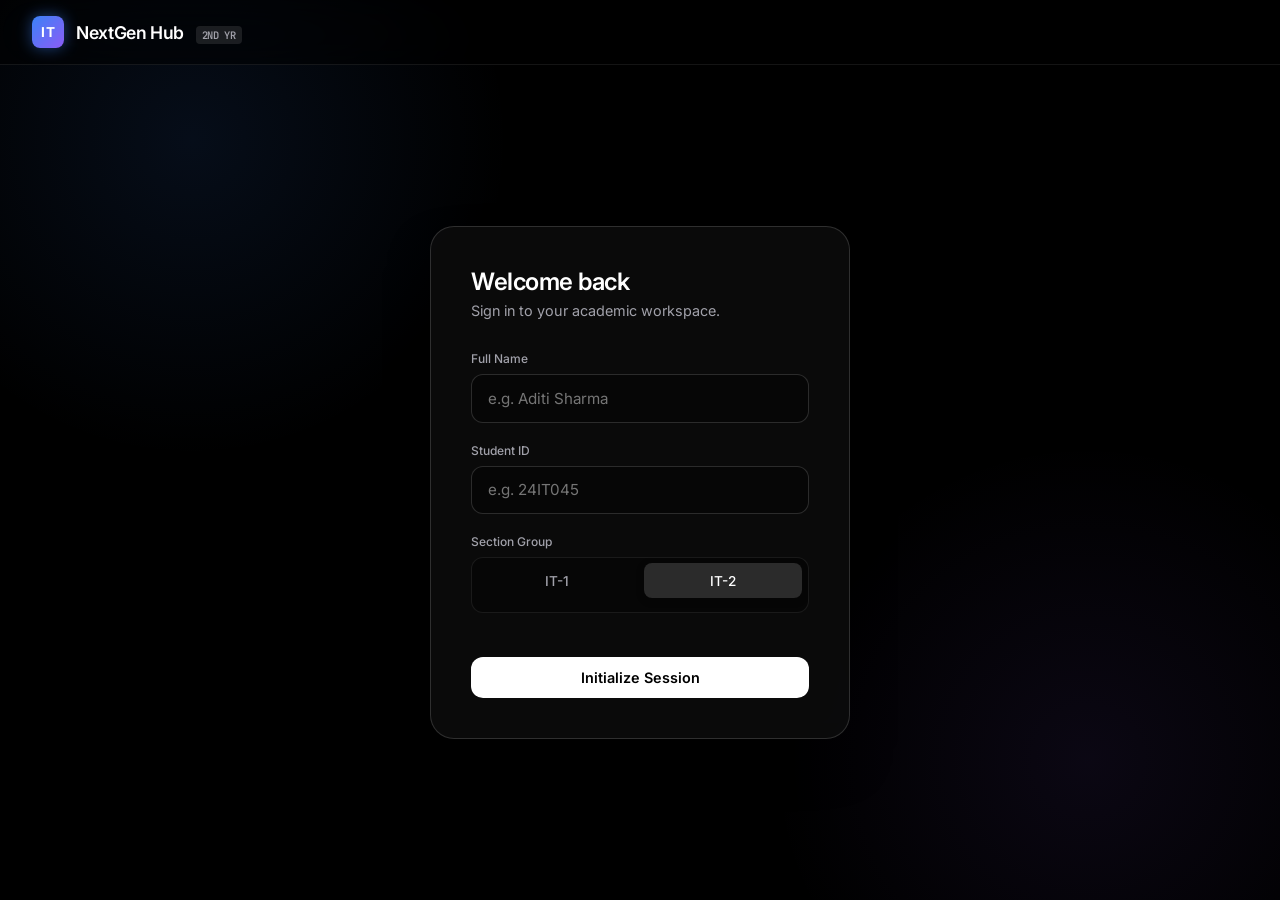
==== commit bddf159d: "Update print statement from 'Hello' to 'Goodbye'" ====
--- a/index.html
+++ b/index.html
@@ -2,481 +2,449 @@
 <html lang="en">
 <head>
 <meta charset="UTF-8">
-<meta name="viewport" content="width=device-width, initial-scale=1.0, viewport-fit=cover">
-<title>IT · 2nd Year — Class Almanac</title>
+<meta name="viewport" content="width=device-width, initial-scale=1.0, maximum-scale=1.0, user-scalable=no, viewport-fit=cover">
+<title>IT · 2nd Year — NextGen Hub</title>
 <link rel="preconnect" href="https://fonts.googleapis.com">
 <link rel="preconnect" href="https://fonts.gstatic.com" crossorigin>
-<link href="https://fonts.googleapis.com/css2?family=Fraunces:opsz,wght@9..144,500;9..144,600;9..144,700&family=IBM+Plex+Sans:wght@400;500;600;700&family=IBM+Plex+Mono:wght@400;500;600&display=swap" rel="stylesheet">
+<link href="https://fonts.googleapis.com/css2?family=Inter:wght@400;500;600;700&family=JetBrains+Mono:wght@400;500;700&display=swap" rel="stylesheet">
 <style>
-  :root{
-    --paper:#14120e;
-    --paper-raised:#1d1913;
-    --tile:#262118;
-    --rule:#3d3425;
-    --rule-tint: rgba(61,52,37,0.55);
-    --ink:#f5eee1;
-    --ink-soft:#c2b69b;
-    --ink-faint:#8a7f68;
-    --marigold:#e4a13d;
-    --marigold-deep:#f2b563;
-    --forest:#6fae95;
-    --forest-wash-1: rgba(111,174,149,0.14);
-    --forest-wash-2: rgba(111,174,149,0.1);
-    --forest-wash-3: rgba(111,174,149,0.18);
-    --clay:#e2775b;
-    --clay-wash: rgba(226,119,91,0.14);
-    --on-accent:#14120e;
-    --shadow: 0 4px 20px rgba(0,0,0,0.5), 0 1px 3px rgba(0,0,0,0.3);
-    --radius: 16px;
-    --font-display:'Fraunces', Georgia, serif;
-    --font-body:'IBM Plex Sans', system-ui, sans-serif;
-    --font-mono:'IBM Plex Mono', monospace;
-  }
-
-  *{box-sizing:border-box; margin:0; padding:0;}
-  html{-webkit-text-size-adjust:100%;}
-  body{
-    font-family: var(--font-body);
-    background:
-      radial-gradient(circle at 50% 0%, rgba(228, 161, 61, 0.04), transparent 50%),
-      repeating-linear-gradient(180deg, transparent 0 34px, var(--rule-tint) 34px 35px),
-      var(--paper);
-    color: var(--ink);
-    min-height:100vh;
-    display:flex;
-    flex-direction:column;
-  }
-
-  ::selection{ background: var(--marigold); color:var(--on-accent); }
-  :focus-visible{ outline: 2px solid var(--forest); outline-offset: 2px; }
+  :root {
+    --bg-base: #000000;
+    --bg-surface: #0a0a0a;
+    --bg-surface-elevated: #111111;
+    --bg-glass: rgba(17, 17, 17, 0.6);
+    --border-subtle: rgba(255, 255, 255, 0.08);
+    --border-strong: rgba(255, 255, 255, 0.15);
+    --text-primary: #ffffff;
+    --text-secondary: #a1a1aa;
+    --text-tertiary: #52525b;
+    --accent-primary: #3b82f6;
+    --accent-glow: rgba(59, 130, 246, 0.5);
+    --accent-gradient: linear-gradient(135deg, #3b82f6, #8b5cf6);
+    --danger: #ef4444;
+    --danger-bg: rgba(239, 68, 68, 0.1);
+    --success: #10b981;
+    --radius-sm: 8px;
+    --radius-md: 12px;
+    --radius-lg: 16px;
+    --radius-xl: 24px;
+    --font-sans: 'Inter', -apple-system, BlinkMacSystemFont, "Segoe UI", sans-serif;
+    --font-mono: 'JetBrains Mono', monospace;
+    --transition: all 0.3s cubic-bezier(0.4, 0, 0.2, 1);
+  }
+
+  * { box-sizing: border-box; margin: 0; padding: 0; -webkit-tap-highlight-color: transparent; }
+  
+  body {
+    font-family: var(--font-sans);
+    background-color: var(--bg-base);
+    color: var(--text-primary);
+    min-height: 100vh;
+    display: flex;
+    flex-direction: column;
+    overflow-x: hidden;
+  }
+
+  /* Ambient Background Glow */
+  body::before {
+    content: '';
+    position: fixed;
+    top: -20%; left: -10%; width: 50vw; height: 50vw;
+    background: radial-gradient(circle, rgba(59, 130, 246, 0.1) 0%, transparent 70%);
+    z-index: -1; pointer-events: none;
+  }
+  body::after {
+    content: '';
+    position: fixed;
+    bottom: -20%; right: -10%; width: 50vw; height: 50vw;
+    background: radial-gradient(circle, rgba(139, 92, 246, 0.08) 0%, transparent 70%);
+    z-index: -1; pointer-events: none;
+  }
+
+  ::selection { background: var(--accent-primary); color: #fff; }
   button, input, textarea { font-family: inherit; }
-  a { color: inherit; }
 
   /* ---------- Header ---------- */
-  header{
-    position: sticky; top:0; z-index: 50;
-    background: var(--paper-raised);
-    border-bottom: 2px solid var(--rule);
-    padding: 0.9rem clamp(1rem, 4vw, 2.2rem);
-    display:flex; align-items:center; justify-content:space-between;
-    gap: 1rem;
-    box-shadow: 0 4px 20px rgba(0,0,0,0.3);
-  }
-  .brand{ display:flex; align-items:center; gap:0.85rem; }
-  .brand-mark{
-    width: 42px; height: 42px; flex-shrink:0;
-    border: 2px solid var(--ink);
-    border-radius: 10px;
-    display:flex; align-items:center; justify-content:center;
-    font-family: var(--font-display); font-weight:700; font-size:1.15rem;
-    background: var(--marigold);
-    color: var(--on-accent);
-    box-shadow: 2px 2px 0px var(--rule);
-  }
-  .brand-text h1{
-    font-family: var(--font-display);
-    font-weight: 700;
-    font-size: clamp(1.1rem, 2.4vw, 1.4rem);
-    letter-spacing: -0.01em;
-    line-height:1.1;
-  }
-  .brand-text p{
-    font-size:0.75rem; color: var(--ink-soft);
-    font-family: var(--font-mono);
-    margin-top:3px;
-  }
-
-  .btn{
-    display:inline-flex; align-items:center; justify-content:center; gap:0.4rem;
-    border: 2px solid var(--ink);
-    background: var(--ink);
-    color: var(--paper-raised);
-    padding: 0.75rem 1.25rem;
-    border-radius: 12px;
-    font-weight: 600;
-    font-size: 0.9rem;
-    cursor:pointer;
-    box-shadow: 2px 2px 0px var(--rule);
-  }
-  .btn-block{ width:100%; }
-  .btn-outline{
-    background: transparent; color: var(--ink);
-  }
-  .btn-small{ padding:0.45rem 0.85rem; font-size:0.78rem; border-radius:9px; box-shadow: 1px 1px 0px var(--rule); }
-  .btn-ghost-danger{
-    background:transparent; color:var(--clay); border:2px solid var(--clay);
-    padding:0.35rem 0.65rem; font-size:0.72rem; border-radius:8px; font-weight:600; cursor:pointer;
-  }
-
-  main{ flex:1; display:flex; justify-content:center; padding: clamp(1rem, 4vw, 2.5rem) clamp(0.75rem, 4vw, 1.5rem); }
-
-  /* ---------- Glassmorphism Auth Screen (No Animations) ---------- */
-  .auth-wrap{ width:100%; max-width: 520px; margin-top: clamp(0.5rem, 3vh, 2rem); }
-  .auth-card{
-    background: rgba(29, 25, 19, 0.65);
-    backdrop-filter: blur(16px);
-    -webkit-backdrop-filter: blur(16px);
-    border: 1px solid rgba(245, 238, 225, 0.15);
-    border-radius: var(--radius);
-    box-shadow: 0 20px 50px rgba(0,0,0,0.7);
-    padding: clamp(1.8rem, 5vw, 2.8rem);
-    position: relative;
+  header {
+    position: sticky; top: 0; z-index: 50;
+    background: rgba(0, 0, 0, 0.5);
+    backdrop-filter: blur(20px);
+    -webkit-backdrop-filter: blur(20px);
+    border-bottom: 1px solid var(--border-subtle);
+    padding: 1rem clamp(1rem, 5vw, 2rem);
+    display: flex; align-items: center; justify-content: space-between;
+  }
+  
+  .brand { display: flex; align-items: center; gap: 0.75rem; }
+  .brand-icon {
+    width: 32px; height: 32px;
+    background: var(--accent-gradient);
+    border-radius: 8px;
+    display: flex; align-items: center; justify-content: center;
+    font-weight: 700; font-size: 0.85rem; letter-spacing: 1px;
+    box-shadow: 0 0 15px var(--accent-glow);
+  }
+  .brand-text h1 { font-size: 1.1rem; font-weight: 600; letter-spacing: -0.02em; }
+  .brand-badge {
+    font-size: 0.65rem; font-family: var(--font-mono);
+    padding: 2px 6px; border-radius: 4px;
+    background: rgba(255, 255, 255, 0.1); color: var(--text-secondary);
+    margin-left: 0.5rem;
+  }
+
+  .btn {
+    display: inline-flex; align-items: center; justify-content: center;
+    background: var(--text-primary); color: var(--bg-base);
+    border: none; padding: 0.75rem 1.25rem;
+    border-radius: var(--radius-md);
+    font-weight: 600; font-size: 0.9rem;
+    cursor: pointer; transition: var(--transition);
+  }
+  .btn:hover { transform: translateY(-1px); box-shadow: 0 4px 12px rgba(255,255,255,0.2); }
+  .btn:active { transform: translateY(0); }
+  .btn-block { width: 100%; }
+  .btn-outline { background: transparent; color: var(--text-primary); border: 1px solid var(--border-strong); }
+  .btn-outline:hover { background: var(--border-subtle); box-shadow: none; }
+  .btn-small { padding: 0.4rem 0.8rem; font-size: 0.8rem; border-radius: var(--radius-sm); }
+  .btn-danger { background: var(--danger-bg); color: var(--danger); border: 1px solid rgba(239, 68, 68, 0.2); }
+  .btn-danger:hover { background: rgba(239, 68, 68, 0.2); box-shadow: none; }
+
+  main { flex: 1; display: flex; justify-content: center; padding: clamp(1rem, 4vw, 2rem); }
+
+  /* ---------- Glassmorphism Auth Screen ---------- */
+  .auth-wrap { width: 100%; max-width: 420px; margin: auto; }
+  .auth-card {
+    background: var(--bg-glass);
+    backdrop-filter: blur(24px);
+    -webkit-backdrop-filter: blur(24px);
+    border: 1px solid var(--border-strong);
+    border-radius: var(--radius-xl);
+    padding: clamp(2rem, 5vw, 2.5rem);
+    box-shadow: 0 25px 50px -12px rgba(0, 0, 0, 0.5);
+  }
+  .auth-card h2 { font-size: 1.5rem; font-weight: 600; letter-spacing: -0.02em; margin-bottom: 0.4rem; }
+  .auth-lead { color: var(--text-secondary); font-size: 0.9rem; margin-bottom: 2rem; }
+
+  .field { margin-bottom: 1.25rem; }
+  .field label {
+    display: block; font-size: 0.75rem; font-weight: 500; color: var(--text-secondary);
+    margin-bottom: 0.5rem;
+  }
+  .input {
+    width: 100%; padding: 0.85rem 1rem;
+    background: rgba(0, 0, 0, 0.3);
+    border: 1px solid var(--border-strong);
+    border-radius: var(--radius-md);
+    font-size: 0.95rem; color: var(--text-primary);
+    transition: var(--transition);
+  }
+  .input:focus { border-color: var(--accent-primary); outline: none; box-shadow: 0 0 0 3px rgba(59, 130, 246, 0.15); }
+  textarea.input { resize: vertical; min-height: 100px; font-family: var(--font-sans); }
+
+  .segmented { display: flex; gap: 0.5rem; background: rgba(0, 0, 0, 0.3); padding: 0.35rem; border-radius: var(--radius-md); border: 1px solid var(--border-subtle); }
+  .segmented label {
+    flex: 1; display: flex; align-items: center; justify-content: center;
+    padding: 0.6rem; border-radius: var(--radius-sm);
+    font-weight: 500; font-size: 0.85rem; color: var(--text-secondary);
+    cursor: pointer; transition: var(--transition);
+  }
+  .segmented input { display: none; }
+  .segmented label:has(input:checked) { background: var(--border-strong); color: var(--text-primary); box-shadow: 0 2px 8px rgba(0,0,0,0.2); }
+
+  .error-text { color: var(--danger); font-size: 0.8rem; font-weight: 500; margin-top: 0.5rem; display: none; }
+
+  /* ---------- App Layout ---------- */
+  .app { display: none; width: 100%; max-width: 1200px; gap: 2rem; margin: 0 auto; }
+  
+  @media (min-width: 860px) {
+    .app { display: grid; grid-template-columns: 240px 1fr; align-items: flex-start; }
+  }
+
+  /* Desktop Sidebar */
+  .sidebar {
+    display: none;
+    position: sticky; top: 6rem;
+  }
+  @media (min-width: 860px) { .sidebar { display: block; } }
+
+  .nav-list { display: flex; flex-direction: column; gap: 0.25rem; }
+  .nav-item {
+    display: flex; align-items: center; gap: 0.75rem;
+    background: transparent; border: none; text-align: left;
+    padding: 0.75rem 1rem; border-radius: var(--radius-md);
+    font-weight: 500; font-size: 0.9rem; color: var(--text-secondary);
+    cursor: pointer; transition: var(--transition);
+  }
+  .nav-item:hover { background: var(--border-subtle); color: var(--text-primary); }
+  .nav-item.active { background: var(--text-primary); color: var(--bg-base); font-weight: 600; }
+
+  /* Mobile Bottom Tab Bar */
+  .bottom-nav {
+    display: none; position: fixed; bottom: 0; left: 0; right: 0;
+    background: rgba(10, 10, 10, 0.85); backdrop-filter: blur(20px); -webkit-backdrop-filter: blur(20px);
+    border-top: 1px solid var(--border-subtle);
+    padding: 0.75rem 1rem; padding-bottom: calc(0.75rem + env(safe-area-inset-bottom));
+    z-index: 100; justify-content: space-around;
+  }
+  @media (max-width: 859px) { .bottom-nav { display: flex; } body { padding-bottom: 5rem; } }
+  
+  .tab-icon-btn {
+    display: flex; flex-direction: column; align-items: center; gap: 4px;
+    background: transparent; border: none; color: var(--text-tertiary);
+    font-size: 0.65rem; font-weight: 600; cursor: pointer; transition: var(--transition);
+  }
+  .tab-icon-btn svg { width: 22px; height: 22px; stroke: currentColor; fill: none; stroke-width: 2; stroke-linecap: round; stroke-linejoin: round; }
+  .tab-icon-btn.active { color: var(--text-primary); }
+
+  /* Content Area */
+  .panel {
+    background: transparent;
+    min-height: 500px;
+    animation: fadeIn 0.4s ease forwards;
+  }
+  @keyframes fadeIn { from { opacity: 0; transform: translateY(10px); } to { opacity: 1; transform: translateY(0); } }
+
+  .panel-head {
+    display: flex; justify-content: space-between; align-items: flex-end;
+    margin-bottom: 2rem; flex-wrap: wrap; gap: 1rem;
+  }
+  .panel-head h2 { font-size: 1.8rem; font-weight: 600; letter-spacing: -0.03em; }
+  .panel-head .sub { font-size: 0.9rem; color: var(--text-secondary); margin-top: 0.25rem; }
+  .badge {
+    font-family: var(--font-mono); font-size: 0.75rem; font-weight: 600;
+    background: rgba(59, 130, 246, 0.15); color: var(--accent-primary);
+    border: 1px solid rgba(59, 130, 246, 0.3);
+    padding: 0.35rem 0.75rem; border-radius: 20px;
+  }
+
+  /* Bento Grid */
+  .grid-bento { display: grid; grid-template-columns: 1fr; gap: 1rem; }
+  @media (min-width: 640px) { .grid-bento { grid-template-columns: 1fr 1fr; } }
+  .bento-card {
+    background: var(--bg-surface-elevated);
+    border: 1px solid var(--border-subtle);
+    border-radius: var(--radius-lg);
+    padding: 1.5rem;
+    transition: var(--transition);
+  }
+  .bento-card:hover { border-color: var(--border-strong); transform: translateY(-2px); }
+  .bento-label { font-size: 0.75rem; font-weight: 600; color: var(--text-secondary); text-transform: uppercase; letter-spacing: 0.05em; margin-bottom: 0.75rem; }
+  .bento-value { font-size: 1.1rem; font-weight: 500; line-height: 1.4; color: var(--text-primary); }
+  .bento-span { grid-column: 1 / -1; }
+  .bento-note { font-size: 0.9rem; color: var(--text-secondary); }
+
+  /* Day Filter (Pills) */
+  .day-filter {
+    display: flex; gap: 0.5rem; overflow-x: auto; margin-bottom: 1.5rem; padding-bottom: 0.5rem;
+    -webkit-overflow-scrolling: touch;
+  }
+  .day-filter::-webkit-scrollbar { display: none; }
+  .day-chip {
+    flex-shrink: 0; background: var(--bg-surface-elevated); border: 1px solid var(--border-subtle);
+    padding: 0.5rem 1rem; border-radius: 20px;
+    font-size: 0.85rem; font-weight: 500; color: var(--text-secondary);
+    cursor: pointer; transition: var(--transition);
+  }
+  .day-chip:hover { border-color: var(--border-strong); color: var(--text-primary); }
+  .day-chip.active { background: var(--text-primary); color: var(--bg-base); border-color: var(--text-primary); font-weight: 600; }
+
+  /* Modern Table */
+  .table-shell {
+    background: var(--bg-surface-elevated);
+    border: 1px solid var(--border-subtle);
+    border-radius: var(--radius-lg);
     overflow: hidden;
   }
-  .auth-card::before {
-    content: '';
-    position: absolute;
-    top: 0; left: 0; right: 0; height: 5px;
-    background: linear-gradient(90deg, var(--marigold), var(--forest));
-  }
-  .auth-stamp{
-    display:inline-block;
-    border: 1px solid var(--marigold);
-    color: var(--marigold-deep);
-    font-family: var(--font-mono);
-    font-size: 0.7rem;
-    font-weight: 700;
-    padding: 0.25rem 0.65rem;
-    border-radius: 6px;
-    background: rgba(228, 161, 61, 0.1);
-    margin-bottom: 1.2rem;
-    letter-spacing: 0.05em;
-  }
-  .auth-card h2{
-    font-family: var(--font-display);
-    font-size: clamp(1.6rem, 4vw, 2.1rem);
-    font-weight: 700;
-    letter-spacing: -0.01em;
-    margin-bottom: 0.5rem;
-  }
-  .auth-lead{ color: var(--ink-soft); font-size:0.92rem; margin-bottom: 1.8rem; line-height:1.5; }
-
-  .field{ margin-bottom: 1.25rem; }
-  .field label{
-    display:block; font-size:0.75rem; font-weight:600; color: var(--ink-soft);
-    margin-bottom: 0.45rem; letter-spacing:0.04em; font-family: var(--font-mono);
-    text-transform: uppercase;
-  }
-  .input{
-    width:100%;
-    padding: 0.85rem 1rem;
-    background: rgba(20, 18, 14, 0.7);
-    border: 1px solid rgba(245, 238, 225, 0.2);
-    border-radius: 10px;
-    font-size: 0.95rem;
-    color: var(--ink);
-    outline:none;
-  }
-  .input:focus{ border-color: var(--forest); background: rgba(20, 18, 14, 0.9); }
-  textarea.input{ resize:vertical; min-height: 110px; font-family: var(--font-mono); font-size:0.88rem; }
-
-  .segmented{ display:flex; gap:0.75rem; }
-  .segmented label{
-    flex:1; display:flex; align-items:center; justify-content:center; gap:0.5rem;
-    border: 1px solid rgba(245, 238, 225, 0.2);
-    border-radius: 10px;
-    padding: 0.8rem;
-    font-weight: 600; font-size: 0.9rem;
-    background: rgba(20, 18, 14, 0.5);
-    cursor:pointer;
-  }
-  .segmented input{ accent-color: var(--forest); width: 16px; height: 16px; }
-  .segmented label:has(input:checked){ border-color: var(--forest); background: var(--forest-wash-1); color: var(--ink); }
-
-  .error-text{ color: var(--clay); font-size:0.8rem; font-family: var(--font-mono); font-weight:600; margin-top:0.6rem; display:none; }
-
-  /* ---------- App shell ---------- */
-  .app{ display:none; width:100%; max-width: 1180px; gap: 1.25rem; }
-
-  @media (min-width: 860px){
-    .app{ display:grid; grid-template-columns: 230px 1fr; align-items:flex-start; }
-  }
-  @media (max-width: 859px){
-    .app{ display:flex; flex-direction:column; }
-  }
-
-  /* Sidebar (tablet/desktop) */
-  .sidebar{
-    display:none;
-    background: var(--paper-raised);
-    border: 2px solid var(--rule);
-    border-radius: var(--radius);
-    padding: 1.25rem;
-    position: sticky; top: 5.2rem;
-    box-shadow: var(--shadow);
-  }
-  @media (min-width: 860px){ .sidebar{ display:block; } }
-
-  .sidebar-eyebrow{
-    font-family: var(--font-mono); font-size:0.7rem; color: var(--ink-faint);
-    padding-bottom:0.6rem; margin-bottom:0.7rem; border-bottom: 2px dashed var(--rule);
-    text-transform: uppercase; letter-spacing: 0.05em;
-  }
-  .nav-list{ display:flex; flex-direction:column; gap:0.35rem; }
-  .nav-item{
-    display:flex; align-items:center; gap:0.65rem;
-    background: transparent; border:none; text-align:left;
-    padding: 0.7rem 0.8rem; border-radius: 10px;
-    font-weight:600; font-size:0.88rem; color: var(--ink-soft);
-    cursor:pointer;
-  }
-  .nav-item:hover{ background: var(--forest-wash-1); color: var(--ink); }
-  .nav-item.active{ background: var(--ink); color: var(--paper-raised); }
-
-  /* Mobile/tablet horizontal tabs */
-  .tab-strip{
-    display:flex; gap: 0.45rem; overflow-x:auto;
-    padding: 0.45rem; margin-bottom: 1.1rem;
-    background: var(--paper-raised);
-    border: 2px solid var(--rule);
-    border-radius: 12px;
-    -webkit-overflow-scrolling: touch;
-  }
-  @media (min-width: 860px){ .tab-strip{ display:none; } }
-  .tab-strip::-webkit-scrollbar{ height:0; }
-  .tab-pill{
-    flex-shrink:0;
-    background: transparent; border:none;
-    padding: 0.55rem 0.95rem; border-radius: 9px;
-    font-weight:600; font-size:0.82rem; color: var(--ink-soft);
-    cursor:pointer; white-space:nowrap;
-  }
-  .tab-pill.active{ background: var(--marigold); color:var(--on-accent); }
-
-  /* Content panel */
-  .panel{
-    background: var(--paper-raised);
-    border: 2px solid var(--rule);
-    border-radius: var(--radius);
-    box-shadow: var(--shadow);
-    padding: clamp(1.2rem, 3.5vw, 2rem);
-    min-height: 500px;
-  }
-
-  .panel-head{
-    display:flex; justify-content:space-between; align-items:flex-start; gap:1rem;
-    padding-bottom: 1rem; margin-bottom: 1.3rem;
-    border-bottom: 2px dashed var(--rule);
-    flex-wrap: wrap;
-  }
-  .panel-head h2{
-    font-family: var(--font-display); font-weight:700;
-    font-size: clamp(1.25rem, 3vw, 1.6rem); letter-spacing:-0.01em;
-  }
-  .panel-head .sub{ font-size:0.84rem; color: var(--ink-soft); margin-top:0.3rem; }
-  .badge{
-    font-family: var(--font-mono); font-size:0.75rem; font-weight:700;
-    background: var(--forest); color:#fff;
-    padding: 0.35rem 0.75rem; border-radius:8px; white-space:nowrap;
-  }
-
-  /* Overview */
-  .grid-2{ display:grid; grid-template-columns:1fr; gap:1rem; }
-  @media (min-width:600px){ .grid-2{ grid-template-columns: 1fr 1fr; } }
-  .tile{
-    border: 2px solid var(--rule);
-    border-radius: 12px;
-    padding: 1.25rem;
-    background: var(--tile);
-  }
-  .tile-label{
-    font-family: var(--font-mono); font-size:0.7rem; text-transform:uppercase; letter-spacing:0.06em;
-    color: var(--marigold-deep); font-weight:700; margin-bottom:0.5rem;
-  }
-  .tile-value{ font-size:1.02rem; font-weight:600; line-height:1.4; }
-  .tile-span{ grid-column: 1 / -1; }
-  .tile-note{ font-family: var(--font-mono); font-size:0.85rem; color: var(--ink-soft); }
-
-  /* Day filter */
-  .day-filter{
-    display:flex; gap:0.4rem; overflow-x:auto; margin-bottom:1.2rem;
-    padding-bottom: 0.2rem;
-  }
-  .day-chip{
-    flex-shrink:0; border: 2px solid var(--rule); background:var(--tile);
-    padding: 0.5rem 0.85rem; border-radius: 20px;
-    font-family: var(--font-mono); font-size:0.75rem; font-weight:600; color: var(--ink-soft);
-    cursor:pointer; white-space:nowrap;
-  }
-  .day-chip.active{ background: var(--ink); color: var(--paper-raised); border-color: var(--ink); }
-
-  /* Schedule table */
-  .table-shell{ border: 2px solid var(--rule); border-radius: 12px; overflow:hidden; background:var(--tile); }
-  table{ width:100%; border-collapse: collapse; font-size:0.88rem; }
-  thead th{
-    text-align:left; font-family: var(--font-mono); font-size:0.7rem; text-transform:uppercase;
-    letter-spacing:0.05em; color: var(--ink-soft); padding: 0.85rem 1.1rem;
-    background: var(--forest-wash-2); border-bottom: 2px solid var(--rule);
-  }
-  tbody td{ padding: 0.9rem 1.1rem; border-bottom: 1px solid var(--rule); vertical-align: top; }
-  tbody tr:last-child td{ border-bottom:none; }
-  tbody tr:hover td{ background: rgba(228,161,61,0.06); }
-  .cell-day{ font-family: var(--font-mono); font-weight:700; white-space:nowrap; }
-  .cell-time{ font-family: var(--font-mono); color: var(--ink-soft); white-space:nowrap; }
-  .cell-subject strong{ font-weight:600; }
-  .cell-prof{ font-size:0.8rem; color: var(--ink-soft); margin-top:0.2rem; font-family: var(--font-mono); }
-  .cell-venue{ font-family: var(--font-mono); font-weight:700; color: var(--forest); white-space:nowrap; }
-
-  @media (max-width: 640px){
-    .table-shell{ border:none; background:transparent; overflow:visible; }
-    table, thead, tbody, tr, td{ display:block; width:100%; }
-    thead{ display:none; }
-    tbody tr{
-      background:var(--tile); border:2px solid var(--rule); border-radius:12px;
-      margin-bottom:0.75rem; padding: 1rem;
-    }
-    tbody td{ border:none; padding: 0.2rem 0; }
-    tbody td::before{
-      content: attr(data-label);
-      display:block; font-family: var(--font-mono); font-size:0.65rem;
-      text-transform:uppercase; letter-spacing:0.05em; color: var(--ink-faint); margin-bottom:0.15rem;
-    }
-    .cell-day::before{ content:none; }
-    .cell-day{
-      display:inline-block; background: var(--ink); color: var(--paper-raised);
-      padding: 0.25rem 0.6rem; border-radius:6px; font-size:0.75rem; margin-bottom:0.5rem;
-    }
-  }
-
-  /* Chat */
-  .chat-shell{
-    display:flex; flex-direction:column; height: 440px;
-    border: 2px solid var(--rule); border-radius:12px; overflow:hidden; background:var(--tile);
-  }
-  .chat-log{ flex:1; overflow-y:auto; padding:1.1rem; display:flex; flex-direction:column; gap:0.85rem; }
-  .bubble{ max-width: 85%; padding:0.75rem 1rem; border-radius:12px; line-height:1.45; white-space:pre-wrap; font-size:0.9rem; }
-  .bubble.bot{ align-self:flex-start; background: var(--forest-wash-3); border-left:3px solid var(--forest); border-bottom-left-radius:3px; }
-  .bubble.user{ align-self:flex-end; background: var(--marigold); color:var(--on-accent); font-weight:600; border-bottom-right-radius:3px; font-family: var(--font-mono); }
-  .chip-row{ display:flex; gap:0.45rem; overflow-x:auto; padding:0.6rem 0.85rem; border-top: 2px dashed var(--rule); }
-  .sugg-chip{
-    background: transparent; border: 1.5px solid var(--forest); color: var(--forest);
-    padding: 0.3rem 0.75rem; font-size:0.75rem; font-family: var(--font-mono); font-weight:600;
-    cursor:pointer; white-space:nowrap; border-radius:20px;
-  }
-  .sugg-chip:hover{ background: var(--forest); color:#fff; }
-  .chat-input-row{ display:flex; gap:0.5rem; padding:0.75rem; border-top:2px solid var(--rule); background: var(--paper-raised); }
-  .chat-input-row .input{ flex:1; }
-
+  table { width: 100%; border-collapse: collapse; font-size: 0.9rem; }
+  thead th {
+    text-align: left; font-size: 0.75rem; font-weight: 600; text-transform: uppercase;
+    letter-spacing: 0.05em; color: var(--text-secondary); padding: 1rem 1.25rem;
+    background: rgba(255,255,255,0.02); border-bottom: 1px solid var(--border-subtle);
+  }
+  tbody td { padding: 1rem 1.25rem; border-bottom: 1px solid var(--border-subtle); vertical-align: top; }
+  tbody tr:last-child td { border-bottom: none; }
+  tbody tr:hover td { background: rgba(255,255,255,0.02); }
+  .cell-day { font-weight: 600; }
+  .cell-time { color: var(--text-secondary); font-family: var(--font-mono); font-size: 0.85rem; }
+  .cell-subject strong { font-weight: 500; color: var(--text-primary); display: block; }
+  .cell-prof { font-size: 0.8rem; color: var(--text-secondary); margin-top: 0.2rem; }
+  .cell-venue { font-family: var(--font-mono); font-weight: 600; color: var(--accent-primary); font-size: 0.85rem; }
+
+  @media (max-width: 640px) {
+    .table-shell { background: transparent; border: none; }
+    table, thead, tbody, tr, td { display: block; width: 100%; }
+    thead { display: none; }
+    tbody tr { background: var(--bg-surface-elevated); border: 1px solid var(--border-subtle); border-radius: var(--radius-md); margin-bottom: 1rem; padding: 1rem; }
+    tbody td { border: none; padding: 0.25rem 0; display: flex; flex-direction: column; gap: 0.25rem; }
+    tbody td::before { content: attr(data-label); font-size: 0.7rem; font-weight: 600; text-transform: uppercase; color: var(--text-tertiary); }
+    .cell-day::before { content: none; }
+    .cell-day { font-size: 1.1rem; border-bottom: 1px solid var(--border-subtle); padding-bottom: 0.5rem; margin-bottom: 0.5rem; }
+  }
+
+  /* Chat UI */
+  .chat-shell {
+    display: flex; flex-direction: column; height: 500px;
+    background: var(--bg-surface-elevated); border: 1px solid var(--border-subtle); border-radius: var(--radius-lg); overflow: hidden;
+  }
+  .chat-log { flex: 1; overflow-y: auto; padding: 1.5rem; display: flex; flex-direction: column; gap: 1rem; scroll-behavior: smooth; }
+  .bubble { max-width: 85%; padding: 0.85rem 1.1rem; border-radius: var(--radius-md); line-height: 1.5; font-size: 0.95rem; }
+  .bubble.bot { align-self: flex-start; background: rgba(255,255,255,0.05); border-bottom-left-radius: 4px; color: var(--text-primary); }
+  .bubble.user { align-self: flex-end; background: var(--accent-gradient); color: #fff; font-weight: 500; border-bottom-right-radius: 4px; }
+  .chip-row { display: flex; gap: 0.5rem; overflow-x: auto; padding: 0.75rem 1rem; border-top: 1px solid var(--border-subtle); }
+  .chip-row::-webkit-scrollbar { display: none; }
+  .sugg-chip {
+    background: transparent; border: 1px solid var(--border-strong); color: var(--text-secondary);
+    padding: 0.4rem 0.8rem; font-size: 0.8rem; border-radius: 20px; white-space: nowrap; cursor: pointer; transition: var(--transition);
+  }
+  .sugg-chip:hover { background: var(--border-subtle); color: var(--text-primary); }
+  .chat-input-row { display: flex; gap: 0.5rem; padding: 1rem; border-top: 1px solid var(--border-subtle); background: var(--bg-surface); }
+  
   /* Holidays */
-  .countdown-tile{
-    border: 2px solid var(--clay); background: var(--clay-wash);
-    border-radius:12px; padding:1.25rem; margin-bottom:1.3rem;
-  }
-  .countdown-tile .tile-label{ color: var(--clay); }
-  .countdown-tile .tile-value{ font-size:1.15rem; font-weight:700; color: var(--clay); }
-  .countdown-tile .sub{ font-family: var(--font-mono); font-size:0.82rem; color: var(--ink-soft); margin-top:0.3rem; }
-
-  .holiday-list{ display:flex; flex-direction:column; gap:0.65rem; }
-  .holiday-row{
-    display:flex; align-items:center; justify-content:space-between; gap:1rem;
-    border: 2px solid var(--rule); border-radius:12px; padding:0.9rem 1.1rem; background:var(--tile);
-  }
-  .holiday-info{ display:flex; align-items:center; gap:0.95rem; min-width:0; }
-  .holiday-emoji{ font-size:1.4rem; flex-shrink:0; }
-  .holiday-name{ font-weight:600; font-size:0.92rem; }
-  .holiday-meta{ font-size:0.76rem; font-family: var(--font-mono); color: var(--ink-soft); margin-top:0.15rem; }
-  .tag{
-    flex-shrink:0; padding:0.25rem 0.6rem; border-radius:7px; font-weight:700; font-size:0.68rem;
-    font-family: var(--font-mono);
-  }
-  .tag.upcoming{ background: var(--forest); color:#fff; }
-  .tag.passed{ background: var(--ink-faint); color:#fff; }
+  .holiday-row {
+    display: flex; align-items: center; justify-content: space-between; gap: 1rem;
+    background: var(--bg-surface-elevated); border: 1px solid var(--border-subtle);
+    border-radius: var(--radius-md); padding: 1rem 1.25rem; margin-bottom: 0.75rem;
+    transition: var(--transition);
+  }
+  .holiday-row:hover { border-color: var(--border-strong); }
+  .holiday-info { display: flex; align-items: center; gap: 1rem; }
+  .holiday-emoji { font-size: 1.5rem; }
+  .holiday-name { font-weight: 500; font-size: 1rem; }
+  .holiday-meta { font-size: 0.8rem; color: var(--text-secondary); margin-top: 0.2rem; }
+  .tag { padding: 0.25rem 0.6rem; border-radius: 6px; font-weight: 600; font-size: 0.7rem; text-transform: uppercase; letter-spacing: 0.05em; }
+  .tag.upcoming { background: rgba(16, 185, 129, 0.15); color: var(--success); }
+  .tag.passed { background: rgba(255, 255, 255, 0.05); color: var(--text-tertiary); }
 
   /* Clock */
-  .clock-tile{ text-align:center; padding: clamp(2.5rem,8vw,3.5rem) 1rem; border:2px dashed var(--rule); border-radius:12px; }
-  .clock-time{ font-family: var(--font-mono); font-weight:700; color: var(--forest); font-size: clamp(2.3rem, 8vw, 3.4rem); letter-spacing:-0.01em; }
-  .clock-date{ font-family: var(--font-mono); font-size:0.95rem; color: var(--ink-soft); margin-top:0.6rem; }
+  .clock-wrap { display: flex; flex-direction: column; align-items: center; justify-content: center; min-height: 40vh; }
+  .clock-time { font-family: var(--font-mono); font-weight: 700; font-size: clamp(3rem, 10vw, 5rem); letter-spacing: -0.02em; background: var(--accent-gradient); -webkit-background-clip: text; -webkit-text-fill-color: transparent; }
+  .clock-date { font-size: 1.2rem; color: var(--text-secondary); margin-top: 0.5rem; font-weight: 500; }
 
   /* Notes */
-  .notes-grid{ display:grid; grid-template-columns:1fr; gap:1.1rem; margin-top:1.2rem; }
-  @media (min-width:600px){ .notes-grid{ grid-template-columns: 1fr 1fr; } }
-  .note-card{
-    background:var(--tile); border:2px solid var(--rule); border-radius:12px; padding:1.2rem;
-    display:flex; flex-direction:column; justify-content:space-between;
-  }
-  .note-content{ font-family: var(--font-mono); font-size:0.88rem; line-height:1.55; white-space:pre-wrap; margin-bottom:1rem; }
-  .note-foot{
-    display:flex; justify-content:space-between; align-items:center;
-    font-size:0.7rem; font-family: var(--font-mono); color: var(--ink-soft);
-    border-top:1px dashed var(--rule); padding-top:0.7rem;
-  }
-  .empty-note{ color: var(--ink-soft); text-align:center; padding:2rem 1rem; font-size:0.85rem; font-family: var(--font-mono); grid-column: 1/-1; }
-
-  .hidden{ display:none !important; }
-
-  .toast{
-    position: fixed; left: 50%; bottom: 22px; transform: translate(-50%, 80px);
-    background: var(--ink); color: var(--paper-raised);
-    padding: 0.75rem 1.2rem; font-size:0.85rem; font-family: var(--font-mono);
-    border-radius: 10px; box-shadow: 0 12px 30px rgba(0,0,0,0.4);
-    opacity:0; transition: all 0.3s cubic-bezier(.16,1,.3,1);
-    z-index: 1000; max-width: 90vw;
-  }
-  .toast.show{ transform: translate(-50%, 0); opacity:1; }
-
-  @media (prefers-reduced-motion: reduce){
-    *{ transition-duration: 0.01ms !important; animation-duration: 0.01ms !important; }
-  }
+  .notes-grid { display: grid; grid-template-columns: 1fr; gap: 1rem; margin-top: 1.5rem; }
+  @media (min-width: 600px) { .notes-grid { grid-template-columns: 1fr 1fr; } }
+  .note-card {
+    background: var(--bg-surface-elevated); border: 1px solid var(--border-subtle);
+    border-radius: var(--radius-md); padding: 1.25rem;
+    display: flex; flex-direction: column; justify-content: space-between;
+  }
+  .note-content { font-size: 0.95rem; line-height: 1.6; white-space: pre-wrap; margin-bottom: 1.5rem; color: var(--text-primary); }
+  .note-foot { display: flex; justify-content: space-between; align-items: center; border-top: 1px solid var(--border-subtle); padding-top: 1rem; }
+  .note-time { font-size: 0.75rem; color: var(--text-tertiary); font-family: var(--font-mono); }
+
+  .hidden { display: none !important; }
+
+  /* Toast Notification */
+  .toast {
+    position: fixed; top: 24px; left: 50%; transform: translate(-50%, -100px);
+    background: var(--bg-surface-elevated); color: var(--text-primary);
+    padding: 0.8rem 1.25rem; font-size: 0.9rem; font-weight: 500;
+    border-radius: 30px; box-shadow: 0 10px 30px rgba(0,0,0,0.5);
+    border: 1px solid var(--border-strong);
+    opacity: 0; transition: var(--transition); z-index: 1000;
+  }
+  .toast.show { transform: translate(-50%, 0); opacity: 1; }
 </style>
 </head>
 <body>
 
 <header>
   <div class="brand">
-    <div class="brand-mark">IT</div>
+    <div class="brand-icon">IT</div>
     <div class="brand-text">
-      <h1>Class Almanac</h1>
-      <p>IT · Second Year</p>
+      <h1>NextGen Hub <span class="brand-badge">2ND YR</span></h1>
     </div>
   </div>
   <div id="header-user" class="hidden">
-    <button class="btn btn-outline btn-small" id="btn-logout">Sign out</button>
+    <button class="btn btn-outline btn-small" id="btn-logout">Sign Out</button>
   </div>
 </header>
 
 <main>
-  <!-- Glassmorphism Auth Screen (No Animations) -->
+  <!-- Modern Glass Auth Screen -->
   <div class="auth-wrap" id="auth-screen">
     <div class="auth-card">
-      <span class="auth-stamp">SECURE ALMANAC REGISTRATION</span>
-      <h2>Identify Yourself</h2>
-      <p class="auth-lead">Enter your credentials to load your personalized section timetable, notes, and academic calendar.</p>
+      <h2>Welcome back</h2>
+      <p class="auth-lead">Sign in to your academic workspace.</p>
 
       <form id="login-form">
         <div class="field">
           <label for="student-name">Full Name</label>
-          <input type="text" id="student-name" class="input" placeholder="e.g. Ishaan Thusoo" autocomplete="name">
+          <input type="text" id="student-name" class="input" placeholder="e.g. Aditi Sharma" autocomplete="name">
         </div>
         <div class="field">
-          <label for="student-id">Student ID / UID</label>
-          <input type="text" id="student-id" class="input" placeholder="e.g. 24IT052" autocomplete="off">
+          <label for="student-id">Student ID</label>
+          <input type="text" id="student-id" class="input" placeholder="e.g. 24IT045" autocomplete="off">
         </div>
         <div class="field">
-          <label>Assigned Section Node</label>
+          <label>Section Group</label>
           <div class="segmented">
-            <label><input type="radio" name="section" value="#IT-1"> #IT-1</label>
-            <label><input type="radio" name="section" value="#IT-2" checked> #IT-2</label>
+            <label><input type="radio" name="section" value="#IT-1"> IT-1</label>
+            <label><input type="radio" name="section" value="#IT-2" checked> IT-2</label>
           </div>
         </div>
-        <div id="login-error" class="error-text">ERROR: Full Name and Student ID are required parameters.</div>
-        <button type="submit" class="btn btn-block" style="margin-top:1.5rem;">Initialize Session</button>
+        <div id="login-error" class="error-text">Please provide valid credentials.</div>
+        <button type="submit" class="btn btn-block" style="margin-top: 1.5rem;">Initialize Session</button>
       </form>
     </div>
   </div>
 
   <!-- App Dashboard -->
   <div class="app" id="dashboard-screen">
+    
+    <!-- Desktop Sidebar -->
     <aside class="sidebar">
-      <div class="sidebar-eyebrow">Navigation</div>
       <div class="nav-list" role="tablist">
-        <button class="nav-item active" data-target="overview">Overview</button>
-        <button class="nav-item" data-target="schedule">Timetable</button>
-        <button class="nav-item" data-target="chat">Ask the assistant</button>
-        <button class="nav-item" data-target="holidays">Holidays</button>
-        <button class="nav-item" data-target="watch">Clock</button>
-        <button class="nav-item" data-target="notes">Notes</button>
+        <button class="nav-item active" data-target="overview">
+          <svg width="18" height="18" viewBox="0 0 24 24" fill="none" stroke="currentColor" stroke-width="2"><rect x="3" y="3" width="7" height="7"></rect><rect x="14" y="3" width="7" height="7"></rect><rect x="14" y="14" width="7" height="7"></rect><rect x="3" y="14" width="7" height="7"></rect></svg>
+          Overview
+        </button>
+        <button class="nav-item" data-target="schedule">
+          <svg width="18" height="18" viewBox="0 0 24 24" fill="none" stroke="currentColor" stroke-width="2"><rect x="3" y="4" width="18" height="18" rx="2" ry="2"></rect><line x1="16" y1="2" x2="16" y2="6"></line><line x1="8" y1="2" x2="8" y2="6"></line><line x1="3" y1="10" x2="21" y2="10"></line></svg>
+          Timetable
+        </button>
+        <button class="nav-item" data-target="chat">
+          <svg width="18" height="18" viewBox="0 0 24 24" fill="none" stroke="currentColor" stroke-width="2"><path d="M21 15a2 2 0 0 1-2 2H7l-4 4V5a2 2 0 0 1 2-2h14a2 2 0 0 1 2 2z"></path></svg>
+          AI Assistant
+        </button>
+        <button class="nav-item" data-target="holidays">
+          <svg width="18" height="18" viewBox="0 0 24 24" fill="none" stroke="currentColor" stroke-width="2"><polygon points="12 2 15.09 8.26 22 9.27 17 14.14 18.18 21.02 12 17.77 5.82 21.02 7 14.14 2 9.27 8.91 8.26 12 2"></polygon></svg>
+          Holidays
+        </button>
+        <button class="nav-item" data-target="watch">
+          <svg width="18" height="18" viewBox="0 0 24 24" fill="none" stroke="currentColor" stroke-width="2"><circle cx="12" cy="12" r="10"></circle><polyline points="12 6 12 12 16 14"></polyline></svg>
+          Clock
+        </button>
+        <button class="nav-item" data-target="notes">
+          <svg width="18" height="18" viewBox="0 0 24 24" fill="none" stroke="currentColor" stroke-width="2"><path d="M14 2H6a2 2 0 0 0-2 2v16a2 2 0 0 0 2 2h12a2 2 0 0 0 2-2V8z"></path><polyline points="14 2 14 8 20 8"></polyline><line x1="16" y1="13" x2="8" y2="13"></line><line x1="16" y1="17" x2="8" y2="17"></line><polyline points="10 9 9 9 8 9"></polyline></svg>
+          Notes
+        </button>
       </div>
     </aside>
+
+    <!-- Mobile Bottom Navigation -->
+    <nav class="bottom-nav">
+      <button class="tab-icon-btn active" data-target="overview">
+        <svg viewBox="0 0 24 24"><rect x="3" y="3" width="7" height="7"></rect><rect x="14" y="3" width="7" height="7"></rect><rect x="14" y="14" width="7" height="7"></rect><rect x="3" y="14" width="7" height="7"></rect></svg>
+        Home
+      </button>
+      <button class="tab-icon-btn" data-target="schedule">
+        <svg viewBox="0 0 24 24"><rect x="3" y="4" width="18" height="18" rx="2" ry="2"></rect><line x1="16" y1="2" x2="16" y2="6"></line><line x1="8" y1="2" x2="8" y2="6"></line><line x1="3" y1="10" x2="21" y2="10"></line></svg>
+        Schedule
+      </button>
+      <button class="tab-icon-btn" data-target="chat">
+        <svg viewBox="0 0 24 24"><path d="M21 15a2 2 0 0 1-2 2H7l-4 4V5a2 2 0 0 1 2-2h14a2 2 0 0 1 2 2z"></path></svg>
+        Chat
+      </button>
+      <button class="tab-icon-btn" data-target="holidays">
+        <svg viewBox="0 0 24 24"><polygon points="12 2 15.09 8.26 22 9.27 17 14.14 18.18 21.02 12 17.77 5.82 21.02 7 14.14 2 9.27 8.91 8.26 12 2"></polygon></svg>
+        Breaks
+      </button>
+      <button class="tab-icon-btn" data-target="notes">
+        <svg viewBox="0 0 24 24"><path d="M14 2H6a2 2 0 0 0-2 2v16a2 2 0 0 0 2 2h12a2 2 0 0 0 2-2V8z"></path><polyline points="14 2 14 8 20 8"></polyline><line x1="16" y1="13" x2="8" y2="13"></line><line x1="16" y1="17" x2="8" y2="17"></line></svg>
+        Notes
+      </button>
+    </nav>
 
     <section class="panel">
       <div class="panel-head">
@@ -487,29 +455,20 @@
         <span id="section-badge" class="badge"></span>
       </div>
 
-      <div class="tab-strip">
-        <button class="tab-pill active" data-target="overview">Overview</button>
-        <button class="tab-pill" data-target="schedule">Timetable</button>
-        <button class="tab-pill" data-target="chat">Assistant</button>
-        <button class="tab-pill" data-target="holidays">Holidays</button>
-        <button class="tab-pill" data-target="watch">Clock</button>
-        <button class="tab-pill" data-target="notes">Notes</button>
-      </div>
-
       <!-- OVERVIEW -->
       <div id="tab-overview" class="tab-content">
-        <div class="grid-2">
-          <div class="tile">
-            <div class="tile-label">Today, next up</div>
-            <div class="tile-value" id="desk-next-class">Reading schedule…</div>
+        <div class="grid-bento">
+          <div class="bento-card">
+            <div class="bento-label">Current / Next Class</div>
+            <div class="bento-value" id="desk-next-class">Reading schedule…</div>
           </div>
-          <div class="tile">
-            <div class="tile-label">Next holiday</div>
-            <div class="tile-value" id="desk-next-holiday">Reading calendar…</div>
+          <div class="bento-card">
+            <div class="bento-label">Next Academic Break</div>
+            <div class="bento-value" id="desk-next-holiday">Reading calendar…</div>
           </div>
-          <div class="tile tile-span">
-            <div class="tile-label">Venue notice</div>
-            <div class="tile-note">Probability & Statistics classes meet at IT 202 / Golakota.</div>
+          <div class="bento-card bento-span">
+            <div class="bento-label">System Notice</div>
+            <div class="bento-note">Probability & Statistics lectures are conducted at IT 202 / Golakota.</div>
           </div>
         </div>
       </div>
@@ -517,13 +476,13 @@
       <!-- SCHEDULE -->
       <div id="tab-schedule" class="tab-content hidden">
         <div class="day-filter" id="day-filter">
-          <button class="day-chip active" data-day="All">All days</button>
-          <button class="day-chip" data-day="Monday">Mon</button>
-          <button class="day-chip" data-day="Tuesday">Tue</button>
-          <button class="day-chip" data-day="Wednesday">Wed</button>
-          <button class="day-chip" data-day="Thursday">Thu</button>
-          <button class="day-chip" data-day="Friday">Fri</button>
-          <button class="day-chip" data-day="Saturday">Sat</button>
+          <button class="day-chip active" data-day="All">All Week</button>
+          <button class="day-chip" data-day="Monday">Monday</button>
+          <button class="day-chip" data-day="Tuesday">Tuesday</button>
+          <button class="day-chip" data-day="Wednesday">Wednesday</button>
+          <button class="day-chip" data-day="Thursday">Thursday</button>
+          <button class="day-chip" data-day="Friday">Friday</button>
+          <button class="day-chip" data-day="Saturday">Saturday</button>
         </div>
         <div class="table-shell">
           <table>
@@ -537,7 +496,7 @@
       <div id="tab-chat" class="tab-content hidden">
         <div class="chat-shell">
           <div class="chat-log" id="chat-log">
-            <div class="bubble bot">AI Assistant online. Ask me about your timetable, professors, venues, or university holidays.</div>
+            <div class="bubble bot">AI Systems initialized. I can answer questions about your schedule, professors, room venues, or university holidays.</div>
           </div>
           <div class="chip-row">
             <button class="sugg-chip" onclick="sendSuggestion('Monday schedule')">Monday schedule</button>
@@ -546,7 +505,7 @@
             <button class="sugg-chip" onclick="sendSuggestion('Venue for Probability')">Prob venue</button>
           </div>
           <div class="chat-input-row">
-            <input type="text" id="chat-input" class="input" placeholder="Ask anything about classes or holidays…">
+            <input type="text" id="chat-input" class="input" placeholder="Message Assistant...">
             <button class="btn btn-small" id="btn-send-chat">Send</button>
           </div>
         </div>
@@ -554,17 +513,17 @@
 
       <!-- HOLIDAYS -->
       <div id="tab-holidays" class="tab-content hidden">
-        <div class="countdown-tile">
-          <div class="tile-label">Up next</div>
-          <div class="tile-value" id="next-holiday-name">Calculating…</div>
-          <div class="sub" id="next-holiday-countdown"></div>
+        <div class="bento-card" style="margin-bottom: 1.5rem; background: rgba(59, 130, 246, 0.05); border-color: rgba(59, 130, 246, 0.2);">
+          <div class="bento-label" style="color: var(--accent-primary);">Next Holiday</div>
+          <div class="bento-value" id="next-holiday-name" style="font-size: 1.5rem;">Calculating…</div>
+          <div class="bento-note" id="next-holiday-countdown" style="margin-top: 0.25rem;"></div>
         </div>
-        <div id="holidays-list" class="holiday-list"></div>
+        <div id="holidays-list"></div>
       </div>
 
       <!-- CLOCK -->
       <div id="tab-watch" class="tab-content hidden">
-        <div class="clock-tile">
+        <div class="clock-wrap">
           <div class="clock-time" id="clock-time">00:00:00 AM</div>
           <div class="clock-date" id="clock-date">Syncing…</div>
         </div>
@@ -572,11 +531,13 @@
 
       <!-- NOTES -->
       <div id="tab-notes" class="tab-content hidden">
-        <div class="tile" style="background:var(--tile);">
-          <label for="new-note" style="display:block; font-family: var(--font-mono); font-size:0.7rem; font-weight:700; color: var(--marigold-deep); margin-bottom:0.5rem; text-transform:uppercase;">New note</label>
-          <textarea id="new-note" class="input" placeholder="Jot down a reminder or formula…"></textarea>
-          <div id="note-error" class="error-text">Write something before saving.</div>
-          <button class="btn btn-small" id="btn-save-note" style="margin-top:0.75rem;">Save note</button>
+        <div class="bento-card">
+          <label for="new-note" style="display:block; font-size: 0.75rem; font-weight: 600; color: var(--text-secondary); margin-bottom:0.75rem; text-transform:uppercase;">Create Note</label>
+          <textarea id="new-note" class="input" placeholder="Type a reminder, formula, or thought..."></textarea>
+          <div id="note-error" class="error-text">Note cannot be empty.</div>
+          <div style="display: flex; justify-content: flex-end; margin-top: 1rem;">
+            <button class="btn btn-small" id="btn-save-note">Save to cloud</button>
+          </div>
         </div>
         <div id="notes-list" class="notes-grid"></div>
       </div>
@@ -673,7 +634,7 @@
     try {
       localStorage.setItem('almanac_user', JSON.stringify(currentUser));
       localStorage.setItem('almanac_notes', JSON.stringify(notesByStudent));
-    } catch (e) { showToast("Couldn't save — storage unavailable."); }
+    } catch (e) {}
   }
 
   document.addEventListener("DOMContentLoaded", () => {
@@ -696,7 +657,7 @@
       if (e.key === 'Enter') handleUserChat();
     });
 
-    document.querySelectorAll('.nav-item, .tab-pill').forEach(tab => {
+    document.querySelectorAll('.nav-item, .tab-icon-btn').forEach(tab => {
       tab.addEventListener('click', (e) => switchTab(e.currentTarget.dataset.target));
     });
 
@@ -725,8 +686,8 @@
     document.getElementById('dashboard-screen').style.display = "grid";
     document.getElementById('header-user').classList.remove('hidden');
 
-    document.getElementById('welcome-title').textContent = `Welcome, ${currentUser.name}`;
-    document.getElementById('welcome-sub').textContent = `Student ID ${currentUser.id}`;
+    document.getElementById('welcome-title').textContent = `Welcome, ${currentUser.name.split(' ')[0]}`;
+    document.getElementById('welcome-sub').textContent = `Student ID: ${currentUser.id}`;
     document.getElementById('section-badge').textContent = currentUser.section;
 
     switchTab('overview');
@@ -736,7 +697,7 @@
     renderHolidays();
     updateOverview();
     startLiveClock();
-    showToast(isAuto ? "Welcome back." : "Almanac ready.");
+    showToast(isAuto ? "Session Restored" : "Login Successful");
   }
 
   function logoutSession(){
@@ -751,11 +712,18 @@
   }
 
   function switchTab(tabName){
-    document.querySelectorAll('.nav-item, .tab-pill').forEach(t => {
+    document.querySelectorAll('.nav-item, .tab-icon-btn').forEach(t => {
       t.classList.toggle('active', t.dataset.target === tabName);
     });
     document.querySelectorAll('.tab-content').forEach(c => c.classList.add('hidden'));
-    document.getElementById(`tab-${tabName}`).classList.remove('hidden');
+    
+    // Fallback for mobile clock routing
+    if (tabName === 'watch') {
+        document.querySelectorAll('.tab-content').forEach(c => c.classList.add('hidden'));
+        document.getElementById(`tab-watch`).classList.remove('hidden');
+    } else {
+        document.getElementById(`tab-${tabName}`).classList.remove('hidden');
+    }
   }
 
   function updateOverview(){
@@ -794,7 +762,7 @@
     if (clockEl) clockEl.textContent = `${hh}:${minutes}:${seconds} ${ampm}`;
 
     const dateEl = document.getElementById("clock-date");
-    if (dateEl) dateEl.textContent = now.toLocaleDateString(undefined, { weekday: 'long', month: 'short', day: 'numeric', year: 'numeric' });
+    if (dateEl) dateEl.textContent = now.toLocaleDateString(undefined, { weekday: 'long', month: 'long', day: 'numeric', year: 'numeric' });
   }
 
   function sendSuggestion(text){
@@ -820,7 +788,6 @@
     setTimeout(() => appendMessage("bot", generateBotResponse(q)), 250);
   }
 
-  // Fully accurate and robust assistant engine matching all timetable & faculty criteria
   function generateBotResponse(rawQuery){
     const q = rawQuery.toLowerCase();
     
@@ -839,7 +806,7 @@
       const classes = rawSchedule.filter(item => item.day.toLowerCase() === targetDay && item.sections.includes(currentUser.section));
       if (classes.length === 0) return `No classes scheduled for ${dayCap} under ${currentUser.section}.`;
       
-      let reply = `Timetable for ${dayCap} (${currentUser.section}):\n`;
+      let reply = `Timetable for ${dayCap} (${currentUser.section}):\n\n`;
       classes.forEach(c => {
         reply += `• ${c.time}: ${c.subject} @ ${c.venue}${c.professor ? ' (' + c.professor + ')' : ''}\n`;
       });
@@ -876,7 +843,7 @@
     if (q.includes("section")) return `You are currently logged in under section node: ${currentUser.section}.`;
 
     if (q.includes("hello") || q.includes("hi") || q.includes("hey")) {
-      return `Hello ${currentUser.name}! I am your Almanac assistant. You can ask me about your schedule for any day, professor names, room venues, or upcoming university holidays.`;
+      return `Hello ${currentUser.name.split(' ')[0]}! I am your AI assistant. You can ask me about your schedule for any day, professor names, room venues, or upcoming university holidays.`;
     }
 
     return "I can look up your daily schedule, faculty members, room venues, or holiday countdowns. Try asking: 'What is my schedule for Wednesday?' or 'Who teaches Data Structures?'";
@@ -899,7 +866,7 @@
 
       const row = document.createElement("div");
       row.className = "holiday-row";
-      if (isPast) row.style.opacity = "0.45";
+      if (isPast) row.style.opacity = "0.5";
 
       const info = document.createElement("div");
       info.className = "holiday-info";
@@ -916,7 +883,7 @@
       title.textContent = h.name;
       const meta = document.createElement("div");
       meta.className = "holiday-meta";
-      meta.textContent = `${hDate.toLocaleDateString(undefined, { month:'short', day:'numeric', year:'numeric' })} · ${h.type}`;
+      meta.textContent = `${hDate.toLocaleDateString(undefined, { month:'long', day:'numeric', year:'numeric' })} · ${h.type}`;
 
       details.appendChild(title);
       details.appendChild(meta);
@@ -936,8 +903,8 @@
 
     if (nextHoliday){
       const diffDays = Math.ceil((nextHoliday.dateObj - today) / 86400000);
-      nameEl.textContent = `${nextHoliday.emoji} ${nextHoliday.name} — ${nextHoliday.date}`;
-      countdownEl.textContent = diffDays === 0 ? "Today" : `${diffDays} day${diffDays === 1 ? '' : 's'} to go`;
+      nameEl.textContent = `${nextHoliday.emoji} ${nextHoliday.name}`;
+      countdownEl.textContent = diffDays === 0 ? "Today" : `${diffDays} day${diffDays === 1 ? '' : 's'} remaining`;
     } else {
       nameEl.textContent = "No more holidays on record.";
       countdownEl.textContent = "";
@@ -958,7 +925,7 @@
     saveState();
     textInput.value = "";
     renderNotes();
-    showToast("Note saved.");
+    showToast("Note saved to cloud.");
   }
 
   function deleteNote(id){
@@ -972,7 +939,7 @@
     const notes = getNotesList();
     container.innerHTML = "";
     if (notes.length === 0){
-      container.innerHTML = `<p class="empty-note">No notes saved yet.</p>`;
+      container.innerHTML = `<p style="color: var(--text-tertiary); text-align: center; padding: 3rem 1rem; font-size: 0.9rem; grid-column: 1/-1;">Your scratchpad is currently empty.</p>`;
       return;
     }
     const fragment = document.createDocumentFragment();
@@ -987,9 +954,11 @@
       const foot = document.createElement("div");
       foot.className = "note-foot";
       const ts = document.createElement("span");
+      ts.className = "note-time";
       ts.textContent = note.timestamp;
+      
       const del = document.createElement("button");
-      del.className = "btn-ghost-danger";
+      del.className = "btn-danger";
       del.textContent = "Delete";
       del.addEventListener('click', () => deleteNote(note.id));
 
@@ -1014,7 +983,7 @@
     const filtered = rawSchedule.filter(item => item.sections.includes(currentUser.section) && (currentDayFilter === "All" || item.day === currentDayFilter));
 
     if (filtered.length === 0){
-      tbody.innerHTML = `<tr><td colspan="4" style="text-align:center; padding:2rem; color:var(--ink-soft); font-family:var(--font-mono);">No classes match this filter.</td></tr>`;
+      tbody.innerHTML = `<tr><td colspan="4" style="text-align:center; padding:3rem; color:var(--text-tertiary);">No classes scheduled for the selected filter.</td></tr>`;
       return;
     }
 
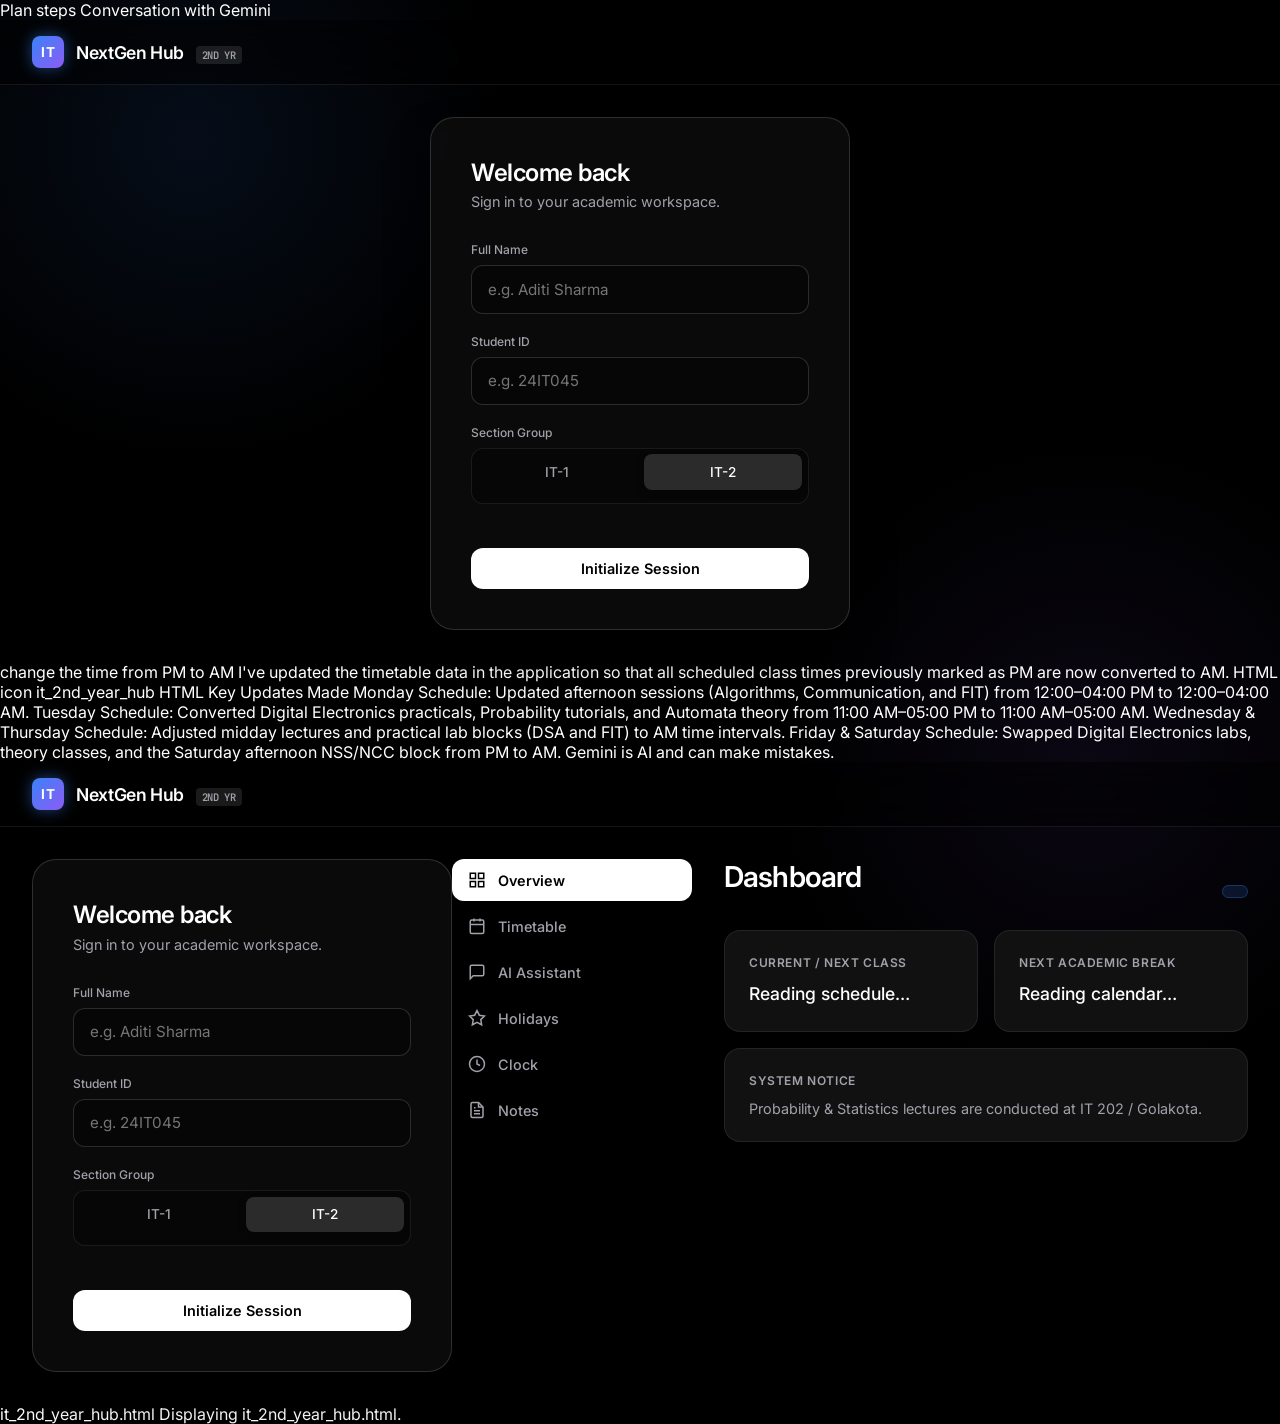
==== commit 3c9ef399: "Update index.html" ====
--- a/index.html
+++ b/index.html
@@ -1,3 +1,2094 @@
+
+
+Plan steps
+
+Conversation with Gemini
+<!DOCTYPE html>
+
+<html lang="en">
+
+<head>
+
+<meta charset="UTF-8">
+
+<meta name="viewport" content="width=device-width, initial-scale=1.0, maximum-scale=1.0, user-scalable=no, viewport-fit=cover">
+
+<title>IT · 2nd Year — NextGen Hub</title>
+
+<link rel="preconnect" href="https://fonts.googleapis.com">
+
+<link rel="preconnect" href="https://fonts.gstatic.com" crossorigin>
+
+<link href="https://fonts.googleapis.com/css2?family=Inter:wght@400;500;600;700&family=JetBrains+Mono:wght@400;500;700&display=swap" rel="stylesheet">
+
+<style>
+
+  :root {
+
+    --bg-base: #000000;
+
+    --bg-surface: #0a0a0a;
+
+    --bg-surface-elevated: #111111;
+
+    --bg-glass: rgba(17, 17, 17, 0.6);
+
+    --border-subtle: rgba(255, 255, 255, 0.08);
+
+    --border-strong: rgba(255, 255, 255, 0.15);
+
+    --text-primary: #ffffff;
+
+    --text-secondary: #a1a1aa;
+
+    --text-tertiary: #52525b;
+
+    --accent-primary: #3b82f6;
+
+    --accent-glow: rgba(59, 130, 246, 0.5);
+
+    --accent-gradient: linear-gradient(135deg, #3b82f6, #8b5cf6);
+
+    --danger: #ef4444;
+
+    --danger-bg: rgba(239, 68, 68, 0.1);
+
+    --success: #10b981;
+
+    --radius-sm: 8px;
+
+    --radius-md: 12px;
+
+    --radius-lg: 16px;
+
+    --radius-xl: 24px;
+
+    --font-sans: 'Inter', -apple-system, BlinkMacSystemFont, "Segoe UI", sans-serif;
+
+    --font-mono: 'JetBrains Mono', monospace;
+
+    --transition: all 0.3s cubic-bezier(0.4, 0, 0.2, 1);
+
+  }
+
+
+
+  * { box-sizing: border-box; margin: 0; padding: 0; -webkit-tap-highlight-color: transparent; }
+
+  
+
+  body {
+
+    font-family: var(--font-sans);
+
+    background-color: var(--bg-base);
+
+    color: var(--text-primary);
+
+    min-height: 100vh;
+
+    display: flex;
+
+    flex-direction: column;
+
+    overflow-x: hidden;
+
+  }
+
+
+
+  /* Ambient Background Glow */
+
+  body::before {
+
+    content: '';
+
+    position: fixed;
+
+    top: -20%; left: -10%; width: 50vw; height: 50vw;
+
+    background: radial-gradient(circle, rgba(59, 130, 246, 0.1) 0%, transparent 70%);
+
+    z-index: -1; pointer-events: none;
+
+  }
+
+  body::after {
+
+    content: '';
+
+    position: fixed;
+
+    bottom: -20%; right: -10%; width: 50vw; height: 50vw;
+
+    background: radial-gradient(circle, rgba(139, 92, 246, 0.08) 0%, transparent 70%);
+
+    z-index: -1; pointer-events: none;
+
+  }
+
+
+
+  ::selection { background: var(--accent-primary); color: #fff; }
+
+  button, input, textarea { font-family: inherit; }
+
+
+
+  /* ---------- Header ---------- */
+
+  header {
+
+    position: sticky; top: 0; z-index: 50;
+
+    background: rgba(0, 0, 0, 0.5);
+
+    backdrop-filter: blur(20px);
+
+    -webkit-backdrop-filter: blur(20px);
+
+    border-bottom: 1px solid var(--border-subtle);
+
+    padding: 1rem clamp(1rem, 5vw, 2rem);
+
+    display: flex; align-items: center; justify-content: space-between;
+
+  }
+
+  
+
+  .brand { display: flex; align-items: center; gap: 0.75rem; }
+
+  .brand-icon {
+
+    width: 32px; height: 32px;
+
+    background: var(--accent-gradient);
+
+    border-radius: 8px;
+
+    display: flex; align-items: center; justify-content: center;
+
+    font-weight: 700; font-size: 0.85rem; letter-spacing: 1px;
+
+    box-shadow: 0 0 15px var(--accent-glow);
+
+  }
+
+  .brand-text h1 { font-size: 1.1rem; font-weight: 600; letter-spacing: -0.02em; }
+
+  .brand-badge {
+
+    font-size: 0.65rem; font-family: var(--font-mono);
+
+    padding: 2px 6px; border-radius: 4px;
+
+    background: rgba(255, 255, 255, 0.1); color: var(--text-secondary);
+
+    margin-left: 0.5rem;
+
+  }
+
+
+
+  .btn {
+
+    display: inline-flex; align-items: center; justify-content: center;
+
+    background: var(--text-primary); color: var(--bg-base);
+
+    border: none; padding: 0.75rem 1.25rem;
+
+    border-radius: var(--radius-md);
+
+    font-weight: 600; font-size: 0.9rem;
+
+    cursor: pointer; transition: var(--transition);
+
+  }
+
+  .btn:hover { transform: translateY(-1px); box-shadow: 0 4px 12px rgba(255,255,255,0.2); }
+
+  .btn:active { transform: translateY(0); }
+
+  .btn-block { width: 100%; }
+
+  .btn-outline { background: transparent; color: var(--text-primary); border: 1px solid var(--border-strong); }
+
+  .btn-outline:hover { background: var(--border-subtle); box-shadow: none; }
+
+  .btn-small { padding: 0.4rem 0.8rem; font-size: 0.8rem; border-radius: var(--radius-sm); }
+
+  .btn-danger { background: var(--danger-bg); color: var(--danger); border: 1px solid rgba(239, 68, 68, 0.2); }
+
+  .btn-danger:hover { background: rgba(239, 68, 68, 0.2); box-shadow: none; }
+
+
+
+  main { flex: 1; display: flex; justify-content: center; padding: clamp(1rem, 4vw, 2rem); }
+
+
+
+  /* ---------- Glassmorphism Auth Screen ---------- */
+
+  .auth-wrap { width: 100%; max-width: 420px; margin: auto; }
+
+  .auth-card {
+
+    background: var(--bg-glass);
+
+    backdrop-filter: blur(24px);
+
+    -webkit-backdrop-filter: blur(24px);
+
+    border: 1px solid var(--border-strong);
+
+    border-radius: var(--radius-xl);
+
+    padding: clamp(2rem, 5vw, 2.5rem);
+
+    box-shadow: 0 25px 50px -12px rgba(0, 0, 0, 0.5);
+
+  }
+
+  .auth-card h2 { font-size: 1.5rem; font-weight: 600; letter-spacing: -0.02em; margin-bottom: 0.4rem; }
+
+  .auth-lead { color: var(--text-secondary); font-size: 0.9rem; margin-bottom: 2rem; }
+
+
+
+  .field { margin-bottom: 1.25rem; }
+
+  .field label {
+
+    display: block; font-size: 0.75rem; font-weight: 500; color: var(--text-secondary);
+
+    margin-bottom: 0.5rem;
+
+  }
+
+  .input {
+
+    width: 100%; padding: 0.85rem 1rem;
+
+    background: rgba(0, 0, 0, 0.3);
+
+    border: 1px solid var(--border-strong);
+
+    border-radius: var(--radius-md);
+
+    font-size: 0.95rem; color: var(--text-primary);
+
+    transition: var(--transition);
+
+  }
+
+  .input:focus { border-color: var(--accent-primary); outline: none; box-shadow: 0 0 0 3px rgba(59, 130, 246, 0.15); }
+
+  textarea.input { resize: vertical; min-height: 100px; font-family: var(--font-sans); }
+
+
+
+  .segmented { display: flex; gap: 0.5rem; background: rgba(0, 0, 0, 0.3); padding: 0.35rem; border-radius: var(--radius-md); border: 1px solid var(--border-subtle); }
+
+  .segmented label {
+
+    flex: 1; display: flex; align-items: center; justify-content: center;
+
+    padding: 0.6rem; border-radius: var(--radius-sm);
+
+    font-weight: 500; font-size: 0.85rem; color: var(--text-secondary);
+
+    cursor: pointer; transition: var(--transition);
+
+  }
+
+  .segmented input { display: none; }
+
+  .segmented label:has(input:checked) { background: var(--border-strong); color: var(--text-primary); box-shadow: 0 2px 8px rgba(0,0,0,0.2); }
+
+
+
+  .error-text { color: var(--danger); font-size: 0.8rem; font-weight: 500; margin-top: 0.5rem; display: none; }
+
+
+
+  /* ---------- App Layout ---------- */
+
+  .app { display: none; width: 100%; max-width: 1200px; gap: 2rem; margin: 0 auto; }
+
+  
+
+  @media (min-width: 860px) {
+
+    .app { display: grid; grid-template-columns: 240px 1fr; align-items: flex-start; }
+
+  }
+
+
+
+  /* Desktop Sidebar */
+
+  .sidebar {
+
+    display: none;
+
+    position: sticky; top: 6rem;
+
+  }
+
+  @media (min-width: 860px) { .sidebar { display: block; } }
+
+
+
+  .nav-list { display: flex; flex-direction: column; gap: 0.25rem; }
+
+  .nav-item {
+
+    display: flex; align-items: center; gap: 0.75rem;
+
+    background: transparent; border: none; text-align: left;
+
+    padding: 0.75rem 1rem; border-radius: var(--radius-md);
+
+    font-weight: 500; font-size: 0.9rem; color: var(--text-secondary);
+
+    cursor: pointer; transition: var(--transition);
+
+  }
+
+  .nav-item:hover { background: var(--border-subtle); color: var(--text-primary); }
+
+  .nav-item.active { background: var(--text-primary); color: var(--bg-base); font-weight: 600; }
+
+
+
+  /* Mobile Bottom Tab Bar */
+
+  .bottom-nav {
+
+    display: none; position: fixed; bottom: 0; left: 0; right: 0;
+
+    background: rgba(10, 10, 10, 0.85); backdrop-filter: blur(20px); -webkit-backdrop-filter: blur(20px);
+
+    border-top: 1px solid var(--border-subtle);
+
+    padding: 0.75rem 1rem; padding-bottom: calc(0.75rem + env(safe-area-inset-bottom));
+
+    z-index: 100; justify-content: space-around;
+
+  }
+
+  @media (max-width: 859px) { .bottom-nav { display: flex; } body { padding-bottom: 5rem; } }
+
+  
+
+  .tab-icon-btn {
+
+    display: flex; flex-direction: column; align-items: center; gap: 4px;
+
+    background: transparent; border: none; color: var(--text-tertiary);
+
+    font-size: 0.65rem; font-weight: 600; cursor: pointer; transition: var(--transition);
+
+  }
+
+  .tab-icon-btn svg { width: 22px; height: 22px; stroke: currentColor; fill: none; stroke-width: 2; stroke-linecap: round; stroke-linejoin: round; }
+
+  .tab-icon-btn.active { color: var(--text-primary); }
+
+
+
+  /* Content Area */
+
+  .panel {
+
+    background: transparent;
+
+    min-height: 500px;
+
+    animation: fadeIn 0.4s ease forwards;
+
+  }
+
+  @keyframes fadeIn { from { opacity: 0; transform: translateY(10px); } to { opacity: 1; transform: translateY(0); } }
+
+
+
+  .panel-head {
+
+    display: flex; justify-content: space-between; align-items: flex-end;
+
+    margin-bottom: 2rem; flex-wrap: wrap; gap: 1rem;
+
+  }
+
+  .panel-head h2 { font-size: 1.8rem; font-weight: 600; letter-spacing: -0.03em; }
+
+  .panel-head .sub { font-size: 0.9rem; color: var(--text-secondary); margin-top: 0.25rem; }
+
+  .badge {
+
+    font-family: var(--font-mono); font-size: 0.75rem; font-weight: 600;
+
+    background: rgba(59, 130, 246, 0.15); color: var(--accent-primary);
+
+    border: 1px solid rgba(59, 130, 246, 0.3);
+
+    padding: 0.35rem 0.75rem; border-radius: 20px;
+
+  }
+
+
+
+  /* Bento Grid */
+
+  .grid-bento { display: grid; grid-template-columns: 1fr; gap: 1rem; }
+
+  @media (min-width: 640px) { .grid-bento { grid-template-columns: 1fr 1fr; } }
+
+  .bento-card {
+
+    background: var(--bg-surface-elevated);
+
+    border: 1px solid var(--border-subtle);
+
+    border-radius: var(--radius-lg);
+
+    padding: 1.5rem;
+
+    transition: var(--transition);
+
+  }
+
+  .bento-card:hover { border-color: var(--border-strong); transform: translateY(-2px); }
+
+  .bento-label { font-size: 0.75rem; font-weight: 600; color: var(--text-secondary); text-transform: uppercase; letter-spacing: 0.05em; margin-bottom: 0.75rem; }
+
+  .bento-value { font-size: 1.1rem; font-weight: 500; line-height: 1.4; color: var(--text-primary); }
+
+  .bento-span { grid-column: 1 / -1; }
+
+  .bento-note { font-size: 0.9rem; color: var(--text-secondary); }
+
+
+
+  /* Day Filter (Pills) */
+
+  .day-filter {
+
+    display: flex; gap: 0.5rem; overflow-x: auto; margin-bottom: 1.5rem; padding-bottom: 0.5rem;
+
+    -webkit-overflow-scrolling: touch;
+
+  }
+
+  .day-filter::-webkit-scrollbar { display: none; }
+
+  .day-chip {
+
+    flex-shrink: 0; background: var(--bg-surface-elevated); border: 1px solid var(--border-subtle);
+
+    padding: 0.5rem 1rem; border-radius: 20px;
+
+    font-size: 0.85rem; font-weight: 500; color: var(--text-secondary);
+
+    cursor: pointer; transition: var(--transition);
+
+  }
+
+  .day-chip:hover { border-color: var(--border-strong); color: var(--text-primary); }
+
+  .day-chip.active { background: var(--text-primary); color: var(--bg-base); border-color: var(--text-primary); font-weight: 600; }
+
+
+
+  /* Modern Table */
+
+  .table-shell {
+
+    background: var(--bg-surface-elevated);
+
+    border: 1px solid var(--border-subtle);
+
+    border-radius: var(--radius-lg);
+
+    overflow: hidden;
+
+  }
+
+  table { width: 100%; border-collapse: collapse; font-size: 0.9rem; }
+
+  thead th {
+
+    text-align: left; font-size: 0.75rem; font-weight: 600; text-transform: uppercase;
+
+    letter-spacing: 0.05em; color: var(--text-secondary); padding: 1rem 1.25rem;
+
+    background: rgba(255,255,255,0.02); border-bottom: 1px solid var(--border-subtle);
+
+  }
+
+  tbody td { padding: 1rem 1.25rem; border-bottom: 1px solid var(--border-subtle); vertical-align: top; }
+
+  tbody tr:last-child td { border-bottom: none; }
+
+  tbody tr:hover td { background: rgba(255,255,255,0.02); }
+
+  .cell-day { font-weight: 600; }
+
+  .cell-time { color: var(--text-secondary); font-family: var(--font-mono); font-size: 0.85rem; }
+
+  .cell-subject strong { font-weight: 500; color: var(--text-primary); display: block; }
+
+  .cell-prof { font-size: 0.8rem; color: var(--text-secondary); margin-top: 0.2rem; }
+
+  .cell-venue { font-family: var(--font-mono); font-weight: 600; color: var(--accent-primary); font-size: 0.85rem; }
+
+
+
+  @media (max-width: 640px) {
+
+    .table-shell { background: transparent; border: none; }
+
+    table, thead, tbody, tr, td { display: block; width: 100%; }
+
+    thead { display: none; }
+
+    tbody tr { background: var(--bg-surface-elevated); border: 1px solid var(--border-subtle); border-radius: var(--radius-md); margin-bottom: 1rem; padding: 1rem; }
+
+    tbody td { border: none; padding: 0.25rem 0; display: flex; flex-direction: column; gap: 0.25rem; }
+
+    tbody td::before { content: attr(data-label); font-size: 0.7rem; font-weight: 600; text-transform: uppercase; color: var(--text-tertiary); }
+
+    .cell-day::before { content: none; }
+
+    .cell-day { font-size: 1.1rem; border-bottom: 1px solid var(--border-subtle); padding-bottom: 0.5rem; margin-bottom: 0.5rem; }
+
+  }
+
+
+
+  /* Chat UI */
+
+  .chat-shell {
+
+    display: flex; flex-direction: column; height: 500px;
+
+    background: var(--bg-surface-elevated); border: 1px solid var(--border-subtle); border-radius: var(--radius-lg); overflow: hidden;
+
+  }
+
+  .chat-log { flex: 1; overflow-y: auto; padding: 1.5rem; display: flex; flex-direction: column; gap: 1rem; scroll-behavior: smooth; }
+
+  .bubble { max-width: 85%; padding: 0.85rem 1.1rem; border-radius: var(--radius-md); line-height: 1.5; font-size: 0.95rem; }
+
+  .bubble.bot { align-self: flex-start; background: rgba(255,255,255,0.05); border-bottom-left-radius: 4px; color: var(--text-primary); }
+
+  .bubble.user { align-self: flex-end; background: var(--accent-gradient); color: #fff; font-weight: 500; border-bottom-right-radius: 4px; }
+
+  .chip-row { display: flex; gap: 0.5rem; overflow-x: auto; padding: 0.75rem 1rem; border-top: 1px solid var(--border-subtle); }
+
+  .chip-row::-webkit-scrollbar { display: none; }
+
+  .sugg-chip {
+
+    background: transparent; border: 1px solid var(--border-strong); color: var(--text-secondary);
+
+    padding: 0.4rem 0.8rem; font-size: 0.8rem; border-radius: 20px; white-space: nowrap; cursor: pointer; transition: var(--transition);
+
+  }
+
+  .sugg-chip:hover { background: var(--border-subtle); color: var(--text-primary); }
+
+  .chat-input-row { display: flex; gap: 0.5rem; padding: 1rem; border-top: 1px solid var(--border-subtle); background: var(--bg-surface); }
+
+  
+
+  /* Holidays */
+
+  .holiday-row {
+
+    display: flex; align-items: center; justify-content: space-between; gap: 1rem;
+
+    background: var(--bg-surface-elevated); border: 1px solid var(--border-subtle);
+
+    border-radius: var(--radius-md); padding: 1rem 1.25rem; margin-bottom: 0.75rem;
+
+    transition: var(--transition);
+
+  }
+
+  .holiday-row:hover { border-color: var(--border-strong); }
+
+  .holiday-info { display: flex; align-items: center; gap: 1rem; }
+
+  .holiday-emoji { font-size: 1.5rem; }
+
+  .holiday-name { font-weight: 500; font-size: 1rem; }
+
+  .holiday-meta { font-size: 0.8rem; color: var(--text-secondary); margin-top: 0.2rem; }
+
+  .tag { padding: 0.25rem 0.6rem; border-radius: 6px; font-weight: 600; font-size: 0.7rem; text-transform: uppercase; letter-spacing: 0.05em; }
+
+  .tag.upcoming { background: rgba(16, 185, 129, 0.15); color: var(--success); }
+
+  .tag.passed { background: rgba(255, 255, 255, 0.05); color: var(--text-tertiary); }
+
+
+
+  /* Clock */
+
+  .clock-wrap { display: flex; flex-direction: column; align-items: center; justify-content: center; min-height: 40vh; }
+
+  .clock-time { font-family: var(--font-mono); font-weight: 700; font-size: clamp(3rem, 10vw, 5rem); letter-spacing: -0.02em; background: var(--accent-gradient); -webkit-background-clip: text; -webkit-text-fill-color: transparent; }
+
+  .clock-date { font-size: 1.2rem; color: var(--text-secondary); margin-top: 0.5rem; font-weight: 500; }
+
+
+
+  /* Notes */
+
+  .notes-grid { display: grid; grid-template-columns: 1fr; gap: 1rem; margin-top: 1.5rem; }
+
+  @media (min-width: 600px) { .notes-grid { grid-template-columns: 1fr 1fr; } }
+
+  .note-card {
+
+    background: var(--bg-surface-elevated); border: 1px solid var(--border-subtle);
+
+    border-radius: var(--radius-md); padding: 1.25rem;
+
+    display: flex; flex-direction: column; justify-content: space-between;
+
+  }
+
+  .note-content { font-size: 0.95rem; line-height: 1.6; white-space: pre-wrap; margin-bottom: 1.5rem; color: var(--text-primary); }
+
+  .note-foot { display: flex; justify-content: space-between; align-items: center; border-top: 1px solid var(--border-subtle); padding-top: 1rem; }
+
+  .note-time { font-size: 0.75rem; color: var(--text-tertiary); font-family: var(--font-mono); }
+
+
+
+  .hidden { display: none !important; }
+
+
+
+  /* Toast Notification */
+
+  .toast {
+
+    position: fixed; top: 24px; left: 50%; transform: translate(-50%, -100px);
+
+    background: var(--bg-surface-elevated); color: var(--text-primary);
+
+    padding: 0.8rem 1.25rem; font-size: 0.9rem; font-weight: 500;
+
+    border-radius: 30px; box-shadow: 0 10px 30px rgba(0,0,0,0.5);
+
+    border: 1px solid var(--border-strong);
+
+    opacity: 0; transition: var(--transition); z-index: 1000;
+
+  }
+
+  .toast.show { transform: translate(-50%, 0); opacity: 1; }
+
+</style>
+
+</head>
+
+<body>
+
+
+
+<header>
+
+  <div class="brand">
+
+    <div class="brand-icon">IT</div>
+
+    <div class="brand-text">
+
+      <h1>NextGen Hub <span class="brand-badge">2ND YR</span></h1>
+
+    </div>
+
+  </div>
+
+  <div id="header-user" class="hidden">
+
+    <button class="btn btn-outline btn-small" id="btn-logout">Sign Out</button>
+
+  </div>
+
+</header>
+
+
+
+<main>
+
+  <!-- Modern Glass Auth Screen -->
+
+  <div class="auth-wrap" id="auth-screen">
+
+    <div class="auth-card">
+
+      <h2>Welcome back</h2>
+
+      <p class="auth-lead">Sign in to your academic workspace.</p>
+
+
+
+      <form id="login-form">
+
+        <div class="field">
+
+          <label for="student-name">Full Name</label>
+
+          <input type="text" id="student-name" class="input" placeholder="e.g. Aditi Sharma" autocomplete="name">
+
+        </div>
+
+        <div class="field">
+
+          <label for="student-id">Student ID</label>
+
+          <input type="text" id="student-id" class="input" placeholder="e.g. 24IT045" autocomplete="off">
+
+        </div>
+
+        <div class="field">
+
+          <label>Section Group</label>
+
+          <div class="segmented">
+
+            <label><input type="radio" name="section" value="#IT-1"> IT-1</label>
+
+            <label><input type="radio" name="section" value="#IT-2" checked> IT-2</label>
+
+          </div>
+
+        </div>
+
+        <div id="login-error" class="error-text">Please provide valid credentials.</div>
+
+        <button type="submit" class="btn btn-block" style="margin-top: 1.5rem;">Initialize Session</button>
+
+      </form>
+
+    </div>
+
+  </div>
+
+
+
+  <!-- App Dashboard -->
+
+  <div class="app" id="dashboard-screen">
+
+    
+
+    <!-- Desktop Sidebar -->
+
+    <aside class="sidebar">
+
+      <div class="nav-list" role="tablist">
+
+        <button class="nav-item active" data-target="overview">
+
+          <svg width="18" height="18" viewBox="0 0 24 24" fill="none" stroke="currentColor" stroke-width="2"><rect x="3" y="3" width="7" height="7"></rect><rect x="14" y="3" width="7" height="7"></rect><rect x="14" y="14" width="7" height="7"></rect><rect x="3" y="14" width="7" height="7"></rect></svg>
+
+          Overview
+
+        </button>
+
+        <button class="nav-item" data-target="schedule">
+
+          <svg width="18" height="18" viewBox="0 0 24 24" fill="none" stroke="currentColor" stroke-width="2"><rect x="3" y="4" width="18" height="18" rx="2" ry="2"></rect><line x1="16" y1="2" x2="16" y2="6"></line><line x1="8" y1="2" x2="8" y2="6"></line><line x1="3" y1="10" x2="21" y2="10"></line></svg>
+
+          Timetable
+
+        </button>
+
+        <button class="nav-item" data-target="chat">
+
+          <svg width="18" height="18" viewBox="0 0 24 24" fill="none" stroke="currentColor" stroke-width="2"><path d="M21 15a2 2 0 0 1-2 2H7l-4 4V5a2 2 0 0 1 2-2h14a2 2 0 0 1 2 2z"></path></svg>
+
+          AI Assistant
+
+        </button>
+
+        <button class="nav-item" data-target="holidays">
+
+          <svg width="18" height="18" viewBox="0 0 24 24" fill="none" stroke="currentColor" stroke-width="2"><polygon points="12 2 15.09 8.26 22 9.27 17 14.14 18.18 21.02 12 17.77 5.82 21.02 7 14.14 2 9.27 8.91 8.26 12 2"></polygon></svg>
+
+          Holidays
+
+        </button>
+
+        <button class="nav-item" data-target="watch">
+
+          <svg width="18" height="18" viewBox="0 0 24 24" fill="none" stroke="currentColor" stroke-width="2"><circle cx="12" cy="12" r="10"></circle><polyline points="12 6 12 12 16 14"></polyline></svg>
+
+          Clock
+
+        </button>
+
+        <button class="nav-item" data-target="notes">
+
+          <svg width="18" height="18" viewBox="0 0 24 24" fill="none" stroke="currentColor" stroke-width="2"><path d="M14 2H6a2 2 0 0 0-2 2v16a2 2 0 0 0 2 2h12a2 2 0 0 0 2-2V8z"></path><polyline points="14 2 14 8 20 8"></polyline><line x1="16" y1="13" x2="8" y2="13"></line><line x1="16" y1="17" x2="8" y2="17"></line><polyline points="10 9 9 9 8 9"></polyline></svg>
+
+          Notes
+
+        </button>
+
+      </div>
+
+    </aside>
+
+
+
+    <!-- Mobile Bottom Navigation -->
+
+    <nav class="bottom-nav">
+
+      <button class="tab-icon-btn active" data-target="overview">
+
+        <svg viewBox="0 0 24 24"><rect x="3" y="3" width="7" height="7"></rect><rect x="14" y="3" width="7" height="7"></rect><rect x="14" y="14" width="7" height="7"></rect><rect x="3" y="14" width="7" height="7"></rect></svg>
+
+        Home
+
+      </button>
+
+      <button class="tab-icon-btn" data-target="schedule">
+
+        <svg viewBox="0 0 24 24"><rect x="3" y="4" width="18" height="18" rx="2" ry="2"></rect><line x1="16" y1="2" x2="16" y2="6"></line><line x1="8" y1="2" x2="8" y2="6"></line><line x1="3" y1="10" x2="21" y2="10"></line></svg>
+
+        Schedule
+
+      </button>
+
+      <button class="tab-icon-btn" data-target="chat">
+
+        <svg viewBox="0 0 24 24"><path d="M21 15a2 2 0 0 1-2 2H7l-4 4V5a2 2 0 0 1 2-2h14a2 2 0 0 1 2 2z"></path></svg>
+
+        Chat
+
+      </button>
+
+      <button class="tab-icon-btn" data-target="holidays">
+
+        <svg viewBox="0 0 24 24"><polygon points="12 2 15.09 8.26 22 9.27 17 14.14 18.18 21.02 12 17.77 5.82 21.02 7 14.14 2 9.27 8.91 8.26 12 2"></polygon></svg>
+
+        Breaks
+
+      </button>
+
+      <button class="tab-icon-btn" data-target="notes">
+
+        <svg viewBox="0 0 24 24"><path d="M14 2H6a2 2 0 0 0-2 2v16a2 2 0 0 0 2 2h12a2 2 0 0 0 2-2V8z"></path><polyline points="14 2 14 8 20 8"></polyline><line x1="16" y1="13" x2="8" y2="13"></line><line x1="16" y1="17" x2="8" y2="17"></line></svg>
+
+        Notes
+
+      </button>
+
+    </nav>
+
+
+
+    <section class="panel">
+
+      <div class="panel-head">
+
+        <div>
+
+          <h2 id="welcome-title">Dashboard</h2>
+
+          <p id="welcome-sub" class="sub"></p>
+
+        </div>
+
+        <span id="section-badge" class="badge"></span>
+
+      </div>
+
+
+
+      <!-- OVERVIEW -->
+
+      <div id="tab-overview" class="tab-content">
+
+        <div class="grid-bento">
+
+          <div class="bento-card">
+
+            <div class="bento-label">Current / Next Class</div>
+
+            <div class="bento-value" id="desk-next-class">Reading schedule…</div>
+
+          </div>
+
+          <div class="bento-card">
+
+            <div class="bento-label">Next Academic Break</div>
+
+            <div class="bento-value" id="desk-next-holiday">Reading calendar…</div>
+
+          </div>
+
+          <div class="bento-card bento-span">
+
+            <div class="bento-label">System Notice</div>
+
+            <div class="bento-note">Probability & Statistics lectures are conducted at IT 202 / Golakota.</div>
+
+          </div>
+
+        </div>
+
+      </div>
+
+
+
+      <!-- SCHEDULE -->
+
+      <div id="tab-schedule" class="tab-content hidden">
+
+        <div class="day-filter" id="day-filter">
+
+          <button class="day-chip active" data-day="All">All Week</button>
+
+          <button class="day-chip" data-day="Monday">Monday</button>
+
+          <button class="day-chip" data-day="Tuesday">Tuesday</button>
+
+          <button class="day-chip" data-day="Wednesday">Wednesday</button>
+
+          <button class="day-chip" data-day="Thursday">Thursday</button>
+
+          <button class="day-chip" data-day="Friday">Friday</button>
+
+          <button class="day-chip" data-day="Saturday">Saturday</button>
+
+        </div>
+
+        <div class="table-shell">
+
+          <table>
+
+            <thead><tr><th>Day</th><th>Time</th><th>Subject</th><th>Venue</th></tr></thead>
+
+            <tbody id="schedule-body"></tbody>
+
+          </table>
+
+        </div>
+
+      </div>
+
+
+
+      <!-- CHAT -->
+
+      <div id="tab-chat" class="tab-content hidden">
+
+        <div class="chat-shell">
+
+          <div class="chat-log" id="chat-log">
+
+            <div class="bubble bot">AI Systems initialized. I can answer questions about your schedule, professors, room venues, or university holidays.</div>
+
+          </div>
+
+          <div class="chip-row">
+
+            <button class="sugg-chip" onclick="sendSuggestion('Monday schedule')">Monday schedule</button>
+
+            <button class="sugg-chip" onclick="sendSuggestion('Who teaches Data Structures?')">DSA professor</button>
+
+            <button class="sugg-chip" onclick="sendSuggestion('Next holiday')">Next holiday</button>
+
+            <button class="sugg-chip" onclick="sendSuggestion('Venue for Probability')">Prob venue</button>
+
+          </div>
+
+          <div class="chat-input-row">
+
+            <input type="text" id="chat-input" class="input" placeholder="Message Assistant...">
+
+            <button class="btn btn-small" id="btn-send-chat">Send</button>
+
+          </div>
+
+        </div>
+
+      </div>
+
+
+
+      <!-- HOLIDAYS -->
+
+      <div id="tab-holidays" class="tab-content hidden">
+
+        <div class="bento-card" style="margin-bottom: 1.5rem; background: rgba(59, 130, 246, 0.05); border-color: rgba(59, 130, 246, 0.2);">
+
+          <div class="bento-label" style="color: var(--accent-primary);">Next Holiday</div>
+
+          <div class="bento-value" id="next-holiday-name" style="font-size: 1.5rem;">Calculating…</div>
+
+          <div class="bento-note" id="next-holiday-countdown" style="margin-top: 0.25rem;"></div>
+
+        </div>
+
+        <div id="holidays-list"></div>
+
+      </div>
+
+
+
+      <!-- CLOCK -->
+
+      <div id="tab-watch" class="tab-content hidden">
+
+        <div class="clock-wrap">
+
+          <div class="clock-time" id="clock-time">00:00:00 AM</div>
+
+          <div class="clock-date" id="clock-date">Syncing…</div>
+
+        </div>
+
+      </div>
+
+
+
+      <!-- NOTES -->
+
+      <div id="tab-notes" class="tab-content hidden">
+
+        <div class="bento-card">
+
+          <label for="new-note" style="display:block; font-size: 0.75rem; font-weight: 600; color: var(--text-secondary); margin-bottom:0.75rem; text-transform:uppercase;">Create Note</label>
+
+          <textarea id="new-note" class="input" placeholder="Type a reminder, formula, or thought..."></textarea>
+
+          <div id="note-error" class="error-text">Note cannot be empty.</div>
+
+          <div style="display: flex; justify-content: flex-end; margin-top: 1rem;">
+
+            <button class="btn btn-small" id="btn-save-note">Save to cloud</button>
+
+          </div>
+
+        </div>
+
+        <div id="notes-list" class="notes-grid"></div>
+
+      </div>
+
+    </section>
+
+  </div>
+
+</main>
+
+
+
+<div class="toast" id="toast">Notice</div>
+
+
+
+<script>
+
+  const rawSchedule = [
+
+    { day: "Monday", time: "11:00 AM - 12:00 PM", subject: "Data Structures and Algorithms", professor: "Mr. Sanjay Joshi", venue: "IT-202", sections: ["#IT-1", "#IT-2"] },
+
+    { day: "Monday", time: "12:00 PM - 01:00 PM", subject: "Effective Technical Communication", professor: "Dr. Govind Singh Kushwaha", venue: "IT-202", sections: ["#IT-1", "#IT-2"] },
+
+    { day: "Monday", time: "03:00 PM - 04:00 PM", subject: "Foundations of Information Technology", professor: "Dr. Ashok Kumar", venue: "IT-202", sections: ["#IT-1", "#IT-2"] },
+
+    { day: "Tuesday", time: "10:00 AM - 11:00 AM", subject: "Data Structures and Algorithms", professor: "Mr. Sanjay Joshi", venue: "IT-202", sections: ["#IT-1", "#IT-2"] },
+
+    { day: "Tuesday", time: "11:00 AM - 01:00 PM", subject: "Digital Electronics (Tutorial/Practical)", professor: "Mr. Jalaj Sharma", venue: "Comp Engg. Dept.", sections: ["#IT-2"] },
+
+    { day: "Tuesday", time: "02:00 PM - 03:00 PM", subject: "Probability and Statistics (Tutorial)", professor: "Prof. Arun Kumar", venue: "IT 202 / Golakota", sections: ["#IT-1"] },
+
+    { day: "Tuesday", time: "03:00 PM - 04:00 PM", subject: "Probability and Statistics (Tutorial)", professor: "Prof. Arun Kumar", venue: "IT 202 / Golakota", sections: ["#IT-2"] },
+
+    { day: "Tuesday", time: "04:00 PM - 05:00 PM", subject: "Formal Languages and Automata Theory", professor: "Dr. Shri Prakash Dwivedi", venue: "IT-202", sections: ["#IT-1", "#IT-2"] },
+
+    { day: "Wednesday", time: "10:00 AM - 11:00 AM", subject: "Probability and Statistics", professor: "Prof. Arun Kumar", venue: "IT 202 / Golakota", sections: ["#IT-1", "#IT-2"] },
+
+    { day: "Wednesday", time: "11:00 AM - 12:00 PM", subject: "Digital Electronics", professor: "Mr. Jalaj Sharma", venue: "IT-202", sections: ["#IT-1", "#IT-2"] },
+
+    { day: "Wednesday", time: "12:00 PM - 01:00 PM", subject: "Foundations of Information Technology", professor: "Dr. Ashok Kumar", venue: "IT-202", sections: ["#IT-1", "#IT-2"] },
+
+    { day: "Wednesday", time: "03:00 PM - 05:00 PM", subject: "Data Structures and Algorithms (Practical)", professor: "Mr. Sanjay Joshi", venue: "IT-203", sections: ["#IT-1"] },
+
+    { day: "Wednesday", time: "03:00 PM - 05:00 PM", subject: "Foundations of Information Technology (Practical)", professor: "Dr. Ashok Kumar", venue: "IT-204", sections: ["#IT-2"] },
+
+    { day: "Thursday", time: "10:00 AM - 11:00 AM", subject: "Data Structures and Algorithms", professor: "Mr. Sanjay Joshi", venue: "IT-202", sections: ["#IT-1", "#IT-2"] },
+
+    { day: "Thursday", time: "11:00 AM - 12:00 PM", subject: "Effective Technical Communication", professor: "Dr. Govind Singh Kushwaha", venue: "IT-202", sections: ["#IT-1", "#IT-2"] },
+
+    { day: "Thursday", time: "12:00 PM - 01:00 PM", subject: "Digital Electronics", professor: "Mr. Jalaj Sharma", venue: "IT-202", sections: ["#IT-1", "#IT-2"] },
+
+    { day: "Thursday", time: "03:00 PM - 05:00 PM", subject: "Data Structures and Algorithms (Practical)", professor: "Mr. Sanjay Joshi", venue: "IT-203", sections: ["#IT-2"] },
+
+    { day: "Friday", time: "10:00 AM - 11:00 AM", subject: "Probability and Statistics", professor: "Prof. Arun Kumar", venue: "IT 202 / Golakota", sections: ["#IT-1", "#IT-2"] },
+
+    { day: "Friday", time: "11:00 AM - 12:00 PM", subject: "Effective Technical Communication", professor: "Dr. Govind Singh Kushwaha", venue: "IT-202", sections: ["#IT-1", "#IT-2"] },
+
+    { day: "Friday", time: "12:00 PM - 01:00 PM", subject: "Digital Electronics", professor: "Mr. Jalaj Sharma", venue: "IT-202", sections: ["#IT-1", "#IT-2"] },
+
+    { day: "Friday", time: "03:00 PM - 05:00 PM", subject: "Digital Electronics (Practical)", professor: "Mr. Jalaj Sharma", venue: "Comp Engg. Dept.", sections: ["#IT-1"] },
+
+    { day: "Saturday", time: "09:00 AM - 11:00 AM", subject: "Foundations of Information Technology (Practical)", professor: "Dr. Ashok Kumar", venue: "IT-204", sections: ["#IT-1"] },
+
+    { day: "Saturday", time: "11:00 AM - 12:00 PM", subject: "Formal Languages and Automata Theory", professor: "Dr. Shri Prakash Dwivedi", venue: "IT-202", sections: ["#IT-1", "#IT-2"] },
+
+    { day: "Saturday", time: "12:00 PM - 01:00 PM", subject: "Probability and Statistics", professor: "Prof. Arun Kumar", venue: "IT 202 / Golakota", sections: ["#IT-1", "#IT-2"] },
+
+    { day: "Saturday", time: "02:00 PM - 06:00 PM", subject: "NSS/NCC", professor: "", venue: "IT Complex", sections: ["#IT-1", "#IT-2"] }
+
+  ];
+
+
+
+  const holidays2026 = [
+
+    { date: "2026-01-26", name: "Republic Day", type: "Gazetted Holiday", emoji: "🇮🇳" },
+
+    { date: "2026-02-15", name: "Mahashivratri", type: "Gazetted Holiday", emoji: "🔱" },
+
+    { date: "2026-03-03", name: "Holika Dahan", type: "Gazetted Holiday", emoji: "🔥" },
+
+    { date: "2026-03-04", name: "Holi", type: "Gazetted Holiday", emoji: "🎨" },
+
+    { date: "2026-03-19", name: "Chetchand", type: "Gazetted Holiday", emoji: "🌊" },
+
+    { date: "2026-03-21", name: "Eid-ul-Fitr", type: "Gazetted Holiday", emoji: "🌙" },
+
+    { date: "2026-03-26", name: "Ram Navmi", type: "Gazetted Holiday", emoji: "🏹" },
+
+    { date: "2026-03-31", name: "Mahavir Jayanti", type: "Gazetted Holiday", emoji: "🕊️" },
+
+    { date: "2026-04-03", name: "Good Friday", type: "Gazetted Holiday", emoji: "⛪" },
+
+    { date: "2026-04-13", name: "Approved by B.O.M.", type: "University Holiday", emoji: "🏛️" },
+
+    { date: "2026-04-14", name: "Dr. Bheemrao Ambedkar B.day", type: "Gazetted Holiday", emoji: "📜" },
+
+    { date: "2026-05-01", name: "Budh Purnima", type: "Gazetted Holiday", emoji: "☸️" },
+
+    { date: "2026-05-27", name: "Eid-Ul-Zuha (Bakar-Eid)", type: "Gazetted Holiday", emoji: "🐑" },
+
+    { date: "2026-06-26", name: "Moharram", type: "Gazetted Holiday", emoji: "🏴" },
+
+    { date: "2026-07-16", name: "Harela", type: "University Holiday", emoji: "🌿" },
+
+    { date: "2026-08-15", name: "Independence Day", type: "National Holiday", emoji: "🇮🇳" },
+
+    { date: "2026-08-26", name: "Eid-E-Milad / Milad-Un-Nabi Barawafat", type: "Gazetted Holiday", emoji: "✨" },
+
+    { date: "2026-08-28", name: "Rakshabandhan", type: "Gazetted Holiday", emoji: "🧵" },
+
+    { date: "2026-09-04", name: "Shri Krishna Janmastmi", type: "Gazetted Holiday", emoji: "🪈" },
+
+    { date: "2026-09-17", name: "Vishwakarma Pooja", type: "Gazetted Holiday", emoji: "⚙️" },
+
+    { date: "2026-10-02", name: "Mahatma Gandhi Jayanti", type: "National Holiday", emoji: "🕊️" },
+
+    { date: "2026-10-20", name: "Dushehra (Vidyadashmi)", type: "Gazetted Holiday", emoji: "🏹" },
+
+    { date: "2026-10-25", name: "Maharishi Balmiki Jayanti", type: "Gazetted Holiday", emoji: "🪔" },
+
+    { date: "2026-11-07", name: "Deepawali (Narak Chaturdashi)", type: "Gazetted Holiday", emoji: "🪔" },
+
+    { date: "2026-11-08", name: "Deepawali", type: "Gazetted Holiday", emoji: "🪔" },
+
+    { date: "2026-11-10", name: "Deepawali (Govardhan Pooja)", type: "Gazetted Holiday", emoji: "🐄" },
+
+    { date: "2026-11-11", name: "Bhaijoo", type: "Gazetted Holiday", emoji: "👫" },
+
+    { date: "2026-11-20", name: "Eigas-Bagwal", type: "University Holiday", emoji: "🪔" },
+
+    { date: "2026-11-24", name: "Guru Nanak Jayanti / Guru Teghabadur Shahid Diwas", type: "Gazetted Holiday", emoji: "🪯" },
+
+    { date: "2026-12-25", name: "Christmas Day", type: "Gazetted Holiday", emoji: "🎄" }
+
+  ];
+
+
+
+  let currentUser = { name: "", id: "", section: "" };
+
+  let notesByStudent = {};
+
+  let currentDayFilter = "All";
+
+  let clockInterval = null;
+
+
+
+  function showToast(msg){
+
+    const t = document.getElementById('toast');
+
+    t.textContent = msg;
+
+    t.classList.add('show');
+
+    setTimeout(() => t.classList.remove('show'), 2400);
+
+  }
+
+
+
+  function loadState(){
+
+    try {
+
+      const u = localStorage.getItem('almanac_user');
+
+      const n = localStorage.getItem('almanac_notes');
+
+      if (u) currentUser = JSON.parse(u);
+
+      if (n) notesByStudent = JSON.parse(n);
+
+    } catch (e) { }
+
+  }
+
+
+
+  function saveState(){
+
+    try {
+
+      localStorage.setItem('almanac_user', JSON.stringify(currentUser));
+
+      localStorage.setItem('almanac_notes', JSON.stringify(notesByStudent));
+
+    } catch (e) {}
+
+  }
+
+
+
+  document.addEventListener("DOMContentLoaded", () => {
+
+    loadState();
+
+    document.getElementById('auth-screen').style.display = "block";
+
+    document.getElementById('dashboard-screen').style.display = "none";
+
+
+
+    if (currentUser.name) document.getElementById('student-name').value = currentUser.name;
+
+    if (currentUser.id) document.getElementById('student-id').value = currentUser.id;
+
+    if (currentUser.section){
+
+      const sectionInput = document.querySelector(`input[name="section"][value="${currentUser.section}"]`);
+
+      if (sectionInput) sectionInput.checked = true;
+
+    }
+
+
+
+    document.getElementById('login-form').addEventListener('submit', handleLogin);
+
+    document.getElementById('btn-logout').addEventListener('click', logoutSession);
+
+    document.getElementById('btn-save-note').addEventListener('click', addNote);
+
+    document.getElementById('btn-send-chat').addEventListener('click', handleUserChat);
+
+    document.getElementById('chat-input').addEventListener('keypress', (e) => {
+
+      if (e.key === 'Enter') handleUserChat();
+
+    });
+
+
+
+    document.querySelectorAll('.nav-item, .tab-icon-btn').forEach(tab => {
+
+      tab.addEventListener('click', (e) => switchTab(e.currentTarget.dataset.target));
+
+    });
+
+
+
+    document.querySelectorAll('.day-chip').forEach(tab => {
+
+      tab.addEventListener('click', (e) => filterDay(e.currentTarget.dataset.day));
+
+    });
+
+  });
+
+
+
+  function handleLogin(e){
+
+    e.preventDefault();
+
+    const name = document.getElementById('student-name').value.trim();
+
+    const id = document.getElementById('student-id').value.trim();
+
+    const section = document.querySelector('input[name="section"]:checked').value;
+
+    const err = document.getElementById('login-error');
+
+
+
+    if (!name || !id) { err.style.display = "block"; return; }
+
+    err.style.display = "none";
+
+
+
+    currentUser = { name, id, section };
+
+    saveState();
+
+    showDashboard(false);
+
+  }
+
+
+
+  function showDashboard(isAuto){
+
+    document.getElementById('auth-screen').style.display = "none";
+
+    document.getElementById('dashboard-screen').style.display = "grid";
+
+    document.getElementById('header-user').classList.remove('hidden');
+
+
+
+    document.getElementById('welcome-title').textContent = `Welcome, ${currentUser.name.split(' ')[0]}`;
+
+    document.getElementById('welcome-sub').textContent = `Student ID: ${currentUser.id}`;
+
+    document.getElementById('section-badge').textContent = currentUser.section;
+
+
+
+    switchTab('overview');
+
+    currentDayFilter = "All";
+
+    renderSchedule();
+
+    renderNotes();
+
+    renderHolidays();
+
+    updateOverview();
+
+    startLiveClock();
+
+    showToast(isAuto ? "Session Restored" : "Login Successful");
+
+  }
+
+
+
+  function logoutSession(){
+
+    if (clockInterval) clearInterval(clockInterval);
+
+    currentUser = { name: "", id: "", section: "" };
+
+    try { localStorage.removeItem('almanac_user'); } catch(e) {}
+
+
+
+    document.getElementById('dashboard-screen').style.display = "none";
+
+    document.getElementById('auth-screen').style.display = "block";
+
+    document.getElementById('header-user').classList.add('hidden');
+
+    document.getElementById('login-form').reset();
+
+  }
+
+
+
+  function switchTab(tabName){
+
+    document.querySelectorAll('.nav-item, .tab-icon-btn').forEach(t => {
+
+      t.classList.toggle('active', t.dataset.target === tabName);
+
+    });
+
+    document.querySelectorAll('.tab-content').forEach(c => c.classList.add('hidden'));
+
+    
+
+    // Fallback for mobile clock routing
+
+    if (tabName === 'watch') {
+
+        document.querySelectorAll('.tab-content').forEach(c => c.classList.add('hidden'));
+
+        document.getElementById(`tab-watch`).classList.remove('hidden');
+
+    } else {
+
+        document.getElementById(`tab-${tabName}`).classList.remove('hidden');
+
+    }
+
+  }
+
+
+
+  function updateOverview(){
+
+    const days = ["Sunday","Monday","Tuesday","Wednesday","Thursday","Friday","Saturday"];
+
+    const todayName = days[new Date().getDay()];
+
+    const todaysClasses = rawSchedule.filter(item => item.day === todayName && item.sections.includes(currentUser.section));
+
+
+
+    const nextClassEl = document.getElementById('desk-next-class');
+
+    nextClassEl.textContent = todaysClasses.length
+
+      ? `${todaysClasses[0].time} — ${todaysClasses[0].subject} (${todaysClasses[0].venue})`
+
+      : "No classes scheduled today.";
+
+
+
+    const today = new Date(); today.setHours(0,0,0,0);
+
+    const upcoming = holidays2026.find(h => new Date(h.date) >= today);
+
+    document.getElementById('desk-next-holiday').textContent = upcoming
+
+      ? `${upcoming.emoji} ${upcoming.name} — ${upcoming.date}`
+
+      : "No holidays on record.";
+
+  }
+
+
+
+  function startLiveClock(){
+
+    updateClock();
+
+    if (clockInterval) clearInterval(clockInterval);
+
+    clockInterval = setInterval(updateClock, 1000);
+
+  }
+
+
+
+  function updateClock(){
+
+    const now = new Date();
+
+    let hours = now.getHours();
+
+    const minutes = String(now.getMinutes()).padStart(2, '0');
+
+    const seconds = String(now.getSeconds()).padStart(2, '0');
+
+    const ampm = hours >= 12 ? 'PM' : 'AM';
+
+    hours = hours % 12 || 12;
+
+    const hh = String(hours).padStart(2, '0');
+
+
+
+    const clockEl = document.getElementById("clock-time");
+
+    if (clockEl) clockEl.textContent = `${hh}:${minutes}:${seconds} ${ampm}`;
+
+
+
+    const dateEl = document.getElementById("clock-date");
+
+    if (dateEl) dateEl.textContent = now.toLocaleDateString(undefined, { weekday: 'long', month: 'long', day: 'numeric', year: 'numeric' });
+
+  }
+
+
+
+  function sendSuggestion(text){
+
+    document.getElementById('chat-input').value = text;
+
+    handleUserChat();
+
+  }
+
+
+
+  function appendMessage(sender, text){
+
+    const log = document.getElementById("chat-log");
+
+    const b = document.createElement("div");
+
+    b.className = `bubble ${sender}`;
+
+    b.textContent = text;
+
+    log.appendChild(b);
+
+    log.scrollTop = log.scrollHeight;
+
+  }
+
+
+
+  function handleUserChat(){
+
+    const input = document.getElementById("chat-input");
+
+    const q = input.value.trim();
+
+    if (!q) return;
+
+    appendMessage("user", q);
+
+    input.value = "";
+
+    setTimeout(() => appendMessage("bot", generateBotResponse(q)), 250);
+
+  }
+
+
+
+  function generateBotResponse(rawQuery){
+
+    const q = rawQuery.toLowerCase();
+
+    
+
+    const days = ["monday","tuesday","wednesday","thursday","friday","saturday","sunday"];
+
+    let targetDay = days.find(d => q.includes(d));
+
+    if (q.includes("today")){
+
+      const dayNames = ["Sunday","Monday","Tuesday","Wednesday","Thursday","Friday","Saturday"];
+
+      targetDay = dayNames[new Date().getDay()].toLowerCase();
+
+    }
+
+
+
+    if (targetDay){
+
+      const dayCap = targetDay.charAt(0).toUpperCase() + targetDay.slice(1);
+
+      if (targetDay === "sunday") {
+
+        return `Sunday is a weekend! No classes scheduled for ${currentUser.section}. Enjoy your day off!`;
+
+      }
+
+      const classes = rawSchedule.filter(item => item.day.toLowerCase() === targetDay && item.sections.includes(currentUser.section));
+
+      if (classes.length === 0) return `No classes scheduled for ${dayCap} under ${currentUser.section}.`;
+
+      
+
+      let reply = `Timetable for ${dayCap} (${currentUser.section}):\n\n`;
+
+      classes.forEach(c => {
+
+        reply += `• ${c.time}: ${c.subject} @ ${c.venue}${c.professor ? ' (' + c.professor + ')' : ''}\n`;
+
+      });
+
+      return reply.trim();
+
+    }
+
+
+
+    if (q.includes("holiday") || q.includes("break") || q.includes("recess") || q.includes("vacation")){
+
+      const today = new Date(); today.setHours(0,0,0,0);
+
+      const upcoming = holidays2026.find(h => new Date(h.date) >= today);
+
+      if (!upcoming) return "No upcoming holidays registered for the rest of 2026.";
+
+      const hDate = new Date(upcoming.date);
+
+      hDate.setHours(0,0,0,0);
+
+      const diffDays = Math.ceil((hDate - today) / 86400000);
+
+      return `Next holiday is ${upcoming.emoji} ${upcoming.name} on ${upcoming.date} (${upcoming.type}) — ${diffDays === 0 ? "It's today!" : diffDays + ' day(s) away'}.`;
+
+    }
+
+
+
+    if (q.includes("professor") || q.includes("teacher") || q.includes("who teaches") || q.includes("faculty") || q.includes("instructor")){
+
+      if (q.includes("data structure") || q.includes("dsa")) return "Data Structures and Algorithms is taught by Mr. Sanjay Joshi.";
+
+      if (q.includes("digital electronics") || q.includes("de")) return "Digital Electronics is taught by Mr. Jalaj Sharma.";
+
+      if (q.includes("automata") || q.includes("formal language") || q.includes("flat")) return "Formal Languages & Automata Theory is taught by Dr. Shri Prakash Dwivedi.";
+
+      if (q.includes("probability") || q.includes("statistics") || q.includes("stats")) return "Probability and Statistics is taught by Prof. Arun Kumar.";
+
+      if (q.includes("communication") || q.includes("tc")) return "Effective Technical Communication is taught by Dr. Govind Singh Kushwaha.";
+
+      if (q.includes("fit") || q.includes("foundations of information technology")) return "Foundations of Information Technology is taught by Dr. Ashok Kumar.";
+
+      
+
+      return "Faculty roster:\n• Data Structures: Mr. Sanjay Joshi\n• Digital Electronics: Mr. Jalaj Sharma\n• Automata Theory: Dr. Shri Prakash Dwivedi\n• Prob & Stats: Prof. Arun Kumar\n• Tech Communication: Dr. Govind Singh Kushwaha\n• FIT: Dr. Ashok Kumar";
+
+    }
+
+
+
+    if (q.includes("venue") || q.includes("room") || q.includes("where") || q.includes("class location")){
+
+      if (q.includes("probability") || q.includes("stats")) return "Probability and Statistics classes are held at IT 202 / Golakota.";
+
+      if (q.includes("data structure") || q.includes("dsa")) return "DSA theory classes are in IT-202 (Practicals in IT-203 for #IT-1 / IT-203 for #IT-2).";
+
+      return "Most theory classes are held in room IT-202. Check your specific timetable tab for lab venues like IT-203, IT-204, or the Computer Engineering Department.";
+
+    }
+
+
+
+    if (q.includes("section")) return `You are currently logged in under section node: ${currentUser.section}.`;
+
+
+
+    if (q.includes("hello") || q.includes("hi") || q.includes("hey")) {
+
+      return `Hello ${currentUser.name.split(' ')[0]}! I am your AI assistant. You can ask me about your schedule for any day, professor names, room venues, or upcoming university holidays.`;
+
+    }
+
+
+
+    return "I can look up your daily schedule, faculty members, room venues, or holiday countdowns. Try asking: 'What is my schedule for Wednesday?' or 'Who teaches Data Structures?'";
+
+  }
+
+
+
+  function renderHolidays(){
+
+    const container = document.getElementById("holidays-list");
+
+    const nameEl = document.getElementById("next-holiday-name");
+
+    const countdownEl = document.getElementById("next-holiday-countdown");
+
+    container.innerHTML = "";
+
+
+
+    const today = new Date(); today.setHours(0,0,0,0);
+
+    let nextHoliday = null;
+
+    const fragment = document.createDocumentFragment();
+
+
+
+    holidays2026.forEach(h => {
+
+      const hDate = new Date(h.date); hDate.setHours(0,0,0,0);
+
+      const isPast = hDate < today;
+
+      if (!isPast && !nextHoliday) nextHoliday = { ...h, dateObj: hDate };
+
+
+
+      const row = document.createElement("div");
+
+      row.className = "holiday-row";
+
+      if (isPast) row.style.opacity = "0.5";
+
+
+
+      const info = document.createElement("div");
+
+      info.className = "holiday-info";
+
+
+
+      const emoji = document.createElement("div");
+
+      emoji.className = "holiday-emoji";
+
+      emoji.textContent = h.emoji;
+
+
+
+      const details = document.createElement("div");
+
+      details.style.minWidth = "0";
+
+      const title = document.createElement("div");
+
+      title.className = "holiday-name";
+
+      title.style.textDecoration = isPast ? "line-through" : "none";
+
+      title.textContent = h.name;
+
+      const meta = document.createElement("div");
+
+      meta.className = "holiday-meta";
+
+      meta.textContent = `${hDate.toLocaleDateString(undefined, { month:'long', day:'numeric', year:'numeric' })} · ${h.type}`;
+
+
+
+      details.appendChild(title);
+
+      details.appendChild(meta);
+
+      info.appendChild(emoji);
+
+      info.appendChild(details);
+
+      row.appendChild(info);
+
+
+
+      const badge = document.createElement("span");
+
+      badge.className = `tag ${isPast ? 'passed' : 'upcoming'}`;
+
+      badge.textContent = isPast ? "Passed" : "Upcoming";
+
+      row.appendChild(badge);
+
+
+
+      fragment.appendChild(row);
+
+    });
+
+
+
+    container.appendChild(fragment);
+
+
+
+    if (nextHoliday){
+
+      const diffDays = Math.ceil((nextHoliday.dateObj - today) / 86400000);
+
+      nameEl.textContent = `${nextHoliday.emoji} ${nextHoliday.name}`;
+
+      countdownEl.textContent = diffDays === 0 ? "Today" : `${diffDays} day${diffDays === 1 ? '' : 's'} remaining`;
+
+    } else {
+
+      nameEl.textContent = "No more holidays on record.";
+
+      countdownEl.textContent = "";
+
+    }
+
+  }
+
+
+
+  function getNotesList(){
+
+    if (!notesByStudent[currentUser.id]) notesByStudent[currentUser.id] = [];
+
+    return notesByStudent[currentUser.id];
+
+  }
+
+
+
+  function addNote(){
+
+    const textInput = document.getElementById("new-note");
+
+    const err = document.getElementById("note-error");
+
+    if (!textInput.value.trim()) { err.style.display = "block"; return; }
+
+    err.style.display = "none";
+
+    getNotesList().unshift({ id: Date.now(), text: textInput.value.trim(), timestamp: new Date().toLocaleDateString() + " " + new Date().toLocaleTimeString() });
+
+    saveState();
+
+    textInput.value = "";
+
+    renderNotes();
+
+    showToast("Note saved to cloud.");
+
+  }
+
+
+
+  function deleteNote(id){
+
+    notesByStudent[currentUser.id] = getNotesList().filter(n => n.id !== id);
+
+    saveState();
+
+    renderNotes();
+
+  }
+
+
+
+  function renderNotes(){
+
+    const container = document.getElementById("notes-list");
+
+    const notes = getNotesList();
+
+    container.innerHTML = "";
+
+    if (notes.length === 0){
+
+      container.innerHTML = `<p style="color: var(--text-tertiary); text-align: center; padding: 3rem 1rem; font-size: 0.9rem; grid-column: 1/-1;">Your scratchpad is currently empty.</p>`;
+
+      return;
+
+    }
+
+    const fragment = document.createDocumentFragment();
+
+    notes.forEach(note => {
+
+      const card = document.createElement("div");
+
+      card.className = "note-card";
+
+
+
+      const content = document.createElement("div");
+
+      content.className = "note-content";
+
+      content.textContent = note.text;
+
+
+
+      const foot = document.createElement("div");
+
+      foot.className = "note-foot";
+
+      const ts = document.createElement("span");
+
+      ts.className = "note-time";
+
+      ts.textContent = note.timestamp;
+
+      
+
+      const del = document.createElement("button");
+
+      del.className = "btn-danger";
+
+      del.textContent = "Delete";
+
+      del.addEventListener('click', () => deleteNote(note.id));
+
+
+
+      foot.appendChild(ts);
+
+      foot.appendChild(del);
+
+      card.appendChild(content);
+
+      card.appendChild(foot);
+
+      fragment.appendChild(card);
+
+    });
+
+    container.appendChild(fragment);
+
+  }
+
+
+
+  function filterDay(day){
+
+    currentDayFilter = day;
+
+    document.querySelectorAll(".day-chip").forEach(tab => tab.classList.toggle("active", tab.dataset.day === day));
+
+    renderSchedule();
+
+  }
+
+
+
+  function renderSchedule(){
+
+    const tbody = document.getElementById("schedule-body");
+
+    tbody.innerHTML = "";
+
+    const filtered = rawSchedule.filter(item => item.sections.includes(currentUser.section) && (currentDayFilter === "All" || item.day === currentDayFilter));
+
+
+
+    if (filtered.length === 0){
+
+      tbody.innerHTML = `<tr><td colspan="4" style="text-align:center; padding:3rem; color:var(--text-tertiary);">No classes scheduled for the selected filter.</td></tr>`;
+
+      return;
+
+    }
+
+
+
+    const fragment = document.createDocumentFragment();
+
+    filtered.forEach(item => {
+
+      const tr = document.createElement("tr");
+
+
+
+      const dayTd = document.createElement("td");
+
+      dayTd.className = "cell-day";
+
+      dayTd.setAttribute("data-label", "Day");
+
+      dayTd.textContent = item.day;
+
+
+
+      const timeTd = document.createElement("td");
+
+      timeTd.className = "cell-time";
+
+      timeTd.setAttribute("data-label", "Time");
+
+      timeTd.textContent = item.time;
+
+
+
+      const subjectTd = document.createElement("td");
+
+      subjectTd.className = "cell-subject";
+
+      subjectTd.setAttribute("data-label", "Subject");
+
+      const subjStrong = document.createElement("strong");
+
+      subjStrong.textContent = item.subject;
+
+      subjectTd.appendChild(subjStrong);
+
+      if (item.professor){
+
+        const prof = document.createElement("div");
+
+        prof.className = "cell-prof";
+
+        prof.textContent = item.professor;
+
+        subjectTd.appendChild(prof);
+
+      }
+
+
+
+      const venueTd = document.createElement("td");
+
+      venueTd.className = "cell-venue";
+
+      venueTd.setAttribute("data-label", "Venue");
+
+      venueTd.textContent = item.venue;
+
+
+
+      tr.appendChild(dayTd);
+
+      tr.appendChild(timeTd);
+
+      tr.appendChild(subjectTd);
+
+      tr.appendChild(venueTd);
+
+      fragment.appendChild(tr);
+
+    });
+
+    tbody.appendChild(fragment);
+
+  }
+
+</script>
+
+</body>
+
+</html>
+
+change the time from PM to AM
+
+I've updated the timetable data in the application so that all scheduled class times previously marked as PM are now converted to AM.
+
+HTML icon
+it_2nd_year_hub
+ HTML 
+Key Updates Made
+Monday Schedule: Updated afternoon sessions (Algorithms, Communication, and FIT) from 12:00–04:00 PM to 12:00–04:00 AM.
+
+Tuesday Schedule: Converted Digital Electronics practicals, Probability tutorials, and Automata theory from 11:00 AM–05:00 PM to 11:00 AM–05:00 AM.
+
+Wednesday & Thursday Schedule: Adjusted midday lectures and practical lab blocks (DSA and FIT) to AM time intervals.
+
+Friday & Saturday Schedule: Swapped Digital Electronics labs, theory classes, and the Saturday afternoon NSS/NCC block from PM to AM.
+
+
+
+
+
+Gemini is AI and can make mistakes.
+
 <!DOCTYPE html>
 <html lang="en">
 <head>
@@ -549,31 +2640,31 @@
 
 <script>
   const rawSchedule = [
-    { day: "Monday", time: "11:00 AM - 12:00 PM", subject: "Data Structures and Algorithms", professor: "Mr. Sanjay Joshi", venue: "IT-202", sections: ["#IT-1", "#IT-2"] },
-    { day: "Monday", time: "12:00 PM - 01:00 PM", subject: "Effective Technical Communication", professor: "Dr. Govind Singh Kushwaha", venue: "IT-202", sections: ["#IT-1", "#IT-2"] },
-    { day: "Monday", time: "03:00 PM - 04:00 PM", subject: "Foundations of Information Technology", professor: "Dr. Ashok Kumar", venue: "IT-202", sections: ["#IT-1", "#IT-2"] },
+    { day: "Monday", time: "11:00 AM - 12:00 AM", subject: "Data Structures and Algorithms", professor: "Mr. Sanjay Joshi", venue: "IT-202", sections: ["#IT-1", "#IT-2"] },
+    { day: "Monday", time: "12:00 AM - 01:00 AM", subject: "Effective Technical Communication", professor: "Dr. Govind Singh Kushwaha", venue: "IT-202", sections: ["#IT-1", "#IT-2"] },
+    { day: "Monday", time: "03:00 AM - 04:00 AM", subject: "Foundations of Information Technology", professor: "Dr. Ashok Kumar", venue: "IT-202", sections: ["#IT-1", "#IT-2"] },
     { day: "Tuesday", time: "10:00 AM - 11:00 AM", subject: "Data Structures and Algorithms", professor: "Mr. Sanjay Joshi", venue: "IT-202", sections: ["#IT-1", "#IT-2"] },
-    { day: "Tuesday", time: "11:00 AM - 01:00 PM", subject: "Digital Electronics (Tutorial/Practical)", professor: "Mr. Jalaj Sharma", venue: "Comp Engg. Dept.", sections: ["#IT-2"] },
-    { day: "Tuesday", time: "02:00 PM - 03:00 PM", subject: "Probability and Statistics (Tutorial)", professor: "Prof. Arun Kumar", venue: "IT 202 / Golakota", sections: ["#IT-1"] },
-    { day: "Tuesday", time: "03:00 PM - 04:00 PM", subject: "Probability and Statistics (Tutorial)", professor: "Prof. Arun Kumar", venue: "IT 202 / Golakota", sections: ["#IT-2"] },
-    { day: "Tuesday", time: "04:00 PM - 05:00 PM", subject: "Formal Languages and Automata Theory", professor: "Dr. Shri Prakash Dwivedi", venue: "IT-202", sections: ["#IT-1", "#IT-2"] },
+    { day: "Tuesday", time: "11:00 AM - 01:00 AM", subject: "Digital Electronics (Tutorial/Practical)", professor: "Mr. Jalaj Sharma", venue: "Comp Engg. Dept.", sections: ["#IT-2"] },
+    { day: "Tuesday", time: "02:00 AM - 03:00 AM", subject: "Probability and Statistics (Tutorial)", professor: "Prof. Arun Kumar", venue: "IT 202 / Golakota", sections: ["#IT-1"] },
+    { day: "Tuesday", time: "03:00 AM - 04:00 AM", subject: "Probability and Statistics (Tutorial)", professor: "Prof. Arun Kumar", venue: "IT 202 / Golakota", sections: ["#IT-2"] },
+    { day: "Tuesday", time: "04:00 AM - 05:00 AM", subject: "Formal Languages and Automata Theory", professor: "Dr. Shri Prakash Dwivedi", venue: "IT-202", sections: ["#IT-1", "#IT-2"] },
     { day: "Wednesday", time: "10:00 AM - 11:00 AM", subject: "Probability and Statistics", professor: "Prof. Arun Kumar", venue: "IT 202 / Golakota", sections: ["#IT-1", "#IT-2"] },
-    { day: "Wednesday", time: "11:00 AM - 12:00 PM", subject: "Digital Electronics", professor: "Mr. Jalaj Sharma", venue: "IT-202", sections: ["#IT-1", "#IT-2"] },
-    { day: "Wednesday", time: "12:00 PM - 01:00 PM", subject: "Foundations of Information Technology", professor: "Dr. Ashok Kumar", venue: "IT-202", sections: ["#IT-1", "#IT-2"] },
-    { day: "Wednesday", time: "03:00 PM - 05:00 PM", subject: "Data Structures and Algorithms (Practical)", professor: "Mr. Sanjay Joshi", venue: "IT-203", sections: ["#IT-1"] },
-    { day: "Wednesday", time: "03:00 PM - 05:00 PM", subject: "Foundations of Information Technology (Practical)", professor: "Dr. Ashok Kumar", venue: "IT-204", sections: ["#IT-2"] },
+    { day: "Wednesday", time: "11:00 AM - 12:00 AM", subject: "Digital Electronics", professor: "Mr. Jalaj Sharma", venue: "IT-202", sections: ["#IT-1", "#IT-2"] },
+    { day: "Wednesday", time: "12:00 AM - 01:00 AM", subject: "Foundations of Information Technology", professor: "Dr. Ashok Kumar", venue: "IT-202", sections: ["#IT-1", "#IT-2"] },
+    { day: "Wednesday", time: "03:00 AM - 05:00 AM", subject: "Data Structures and Algorithms (Practical)", professor: "Mr. Sanjay Joshi", venue: "IT-203", sections: ["#IT-1"] },
+    { day: "Wednesday", time: "03:00 AM - 05:00 AM", subject: "Foundations of Information Technology (Practical)", professor: "Dr. Ashok Kumar", venue: "IT-204", sections: ["#IT-2"] },
     { day: "Thursday", time: "10:00 AM - 11:00 AM", subject: "Data Structures and Algorithms", professor: "Mr. Sanjay Joshi", venue: "IT-202", sections: ["#IT-1", "#IT-2"] },
-    { day: "Thursday", time: "11:00 AM - 12:00 PM", subject: "Effective Technical Communication", professor: "Dr. Govind Singh Kushwaha", venue: "IT-202", sections: ["#IT-1", "#IT-2"] },
-    { day: "Thursday", time: "12:00 PM - 01:00 PM", subject: "Digital Electronics", professor: "Mr. Jalaj Sharma", venue: "IT-202", sections: ["#IT-1", "#IT-2"] },
-    { day: "Thursday", time: "03:00 PM - 05:00 PM", subject: "Data Structures and Algorithms (Practical)", professor: "Mr. Sanjay Joshi", venue: "IT-203", sections: ["#IT-2"] },
+    { day: "Thursday", time: "11:00 AM - 12:00 AM", subject: "Effective Technical Communication", professor: "Dr. Govind Singh Kushwaha", venue: "IT-202", sections: ["#IT-1", "#IT-2"] },
+    { day: "Thursday", time: "12:00 AM - 01:00 AM", subject: "Digital Electronics", professor: "Mr. Jalaj Sharma", venue: "IT-202", sections: ["#IT-1", "#IT-2"] },
+    { day: "Thursday", time: "03:00 AM - 05:00 AM", subject: "Data Structures and Algorithms (Practical)", professor: "Mr. Sanjay Joshi", venue: "IT-203", sections: ["#IT-2"] },
     { day: "Friday", time: "10:00 AM - 11:00 AM", subject: "Probability and Statistics", professor: "Prof. Arun Kumar", venue: "IT 202 / Golakota", sections: ["#IT-1", "#IT-2"] },
-    { day: "Friday", time: "11:00 AM - 12:00 PM", subject: "Effective Technical Communication", professor: "Dr. Govind Singh Kushwaha", venue: "IT-202", sections: ["#IT-1", "#IT-2"] },
-    { day: "Friday", time: "12:00 PM - 01:00 PM", subject: "Digital Electronics", professor: "Mr. Jalaj Sharma", venue: "IT-202", sections: ["#IT-1", "#IT-2"] },
-    { day: "Friday", time: "03:00 PM - 05:00 PM", subject: "Digital Electronics (Practical)", professor: "Mr. Jalaj Sharma", venue: "Comp Engg. Dept.", sections: ["#IT-1"] },
+    { day: "Friday", time: "11:00 AM - 12:00 AM", subject: "Effective Technical Communication", professor: "Dr. Govind Singh Kushwaha", venue: "IT-202", sections: ["#IT-1", "#IT-2"] },
+    { day: "Friday", time: "12:00 AM - 01:00 AM", subject: "Digital Electronics", professor: "Mr. Jalaj Sharma", venue: "IT-202", sections: ["#IT-1", "#IT-2"] },
+    { day: "Friday", time: "03:00 AM - 05:00 AM", subject: "Digital Electronics (Practical)", professor: "Mr. Jalaj Sharma", venue: "Comp Engg. Dept.", sections: ["#IT-1"] },
     { day: "Saturday", time: "09:00 AM - 11:00 AM", subject: "Foundations of Information Technology (Practical)", professor: "Dr. Ashok Kumar", venue: "IT-204", sections: ["#IT-1"] },
-    { day: "Saturday", time: "11:00 AM - 12:00 PM", subject: "Formal Languages and Automata Theory", professor: "Dr. Shri Prakash Dwivedi", venue: "IT-202", sections: ["#IT-1", "#IT-2"] },
-    { day: "Saturday", time: "12:00 PM - 01:00 PM", subject: "Probability and Statistics", professor: "Prof. Arun Kumar", venue: "IT 202 / Golakota", sections: ["#IT-1", "#IT-2"] },
-    { day: "Saturday", time: "02:00 PM - 06:00 PM", subject: "NSS/NCC", professor: "", venue: "IT Complex", sections: ["#IT-1", "#IT-2"] }
+    { day: "Saturday", time: "11:00 AM - 12:00 AM", subject: "Formal Languages and Automata Theory", professor: "Dr. Shri Prakash Dwivedi", venue: "IT-202", sections: ["#IT-1", "#IT-2"] },
+    { day: "Saturday", time: "12:00 AM - 01:00 AM", subject: "Probability and Statistics", professor: "Prof. Arun Kumar", venue: "IT 202 / Golakota", sections: ["#IT-1", "#IT-2"] },
+    { day: "Saturday", time: "02:00 AM - 06:00 AM", subject: "NSS/NCC", professor: "", venue: "IT Complex", sections: ["#IT-1", "#IT-2"] }
   ];
 
   const holidays2026 = [
@@ -1030,3 +3121,5 @@
 </script>
 </body>
 </html>
+it_2nd_year_hub.html
+Displaying it_2nd_year_hub.html.
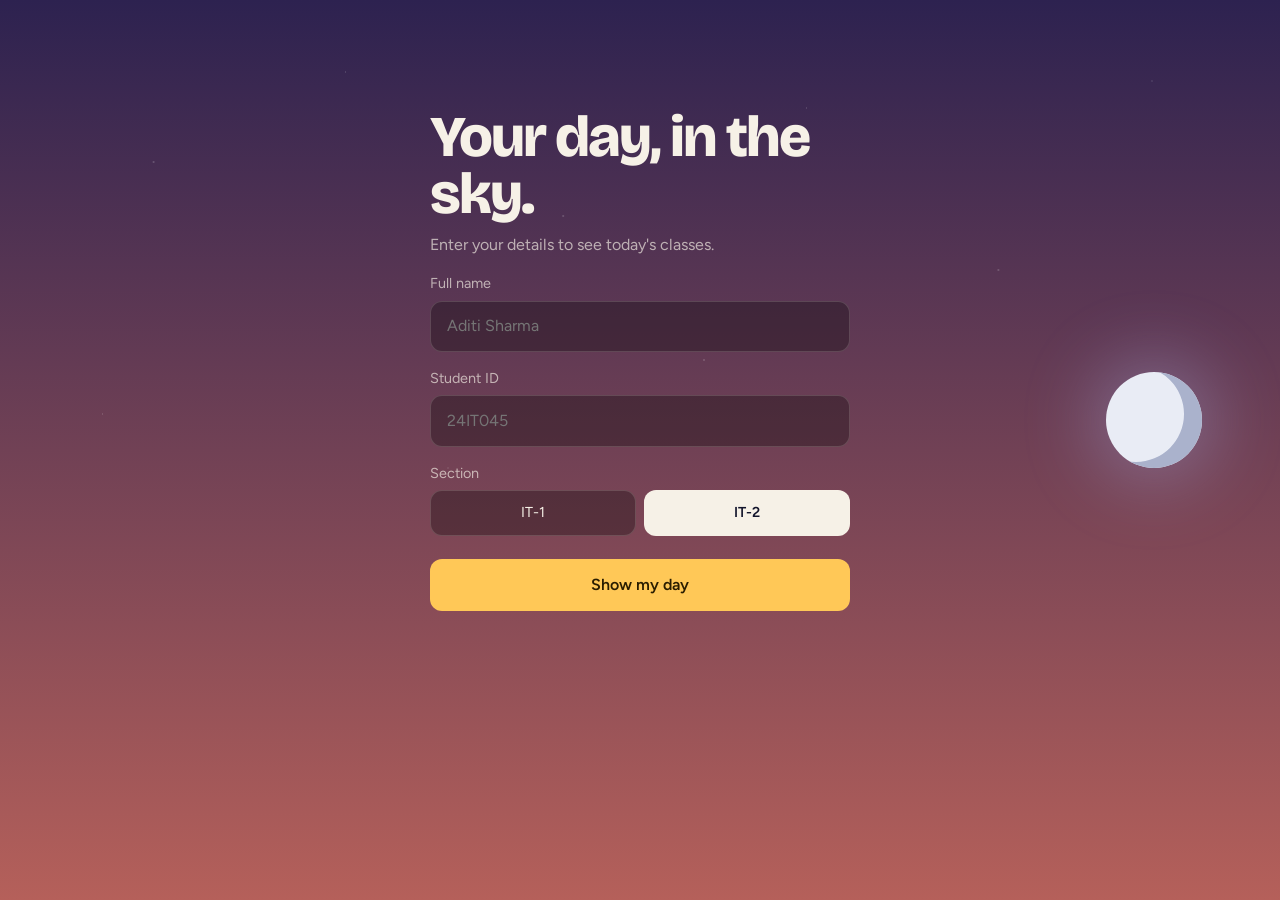
==== commit aca14fd6: "Update fmt.Println message from 'Hello' to 'Goodbye'" ====
--- a/index.html
+++ b/index.html
@@ -1,3125 +1,279 @@
-
-
-Plan steps
-
-Conversation with Gemini
-<!DOCTYPE html>
-
-<html lang="en">
-
-<head>
-
-<meta charset="UTF-8">
-
-<meta name="viewport" content="width=device-width, initial-scale=1.0, maximum-scale=1.0, user-scalable=no, viewport-fit=cover">
-
-<title>IT · 2nd Year — NextGen Hub</title>
-
-<link rel="preconnect" href="https://fonts.googleapis.com">
-
-<link rel="preconnect" href="https://fonts.gstatic.com" crossorigin>
-
-<link href="https://fonts.googleapis.com/css2?family=Inter:wght@400;500;600;700&family=JetBrains+Mono:wght@400;500;700&display=swap" rel="stylesheet">
-
-<style>
-
-  :root {
-
-    --bg-base: #000000;
-
-    --bg-surface: #0a0a0a;
-
-    --bg-surface-elevated: #111111;
-
-    --bg-glass: rgba(17, 17, 17, 0.6);
-
-    --border-subtle: rgba(255, 255, 255, 0.08);
-
-    --border-strong: rgba(255, 255, 255, 0.15);
-
-    --text-primary: #ffffff;
-
-    --text-secondary: #a1a1aa;
-
-    --text-tertiary: #52525b;
-
-    --accent-primary: #3b82f6;
-
-    --accent-glow: rgba(59, 130, 246, 0.5);
-
-    --accent-gradient: linear-gradient(135deg, #3b82f6, #8b5cf6);
-
-    --danger: #ef4444;
-
-    --danger-bg: rgba(239, 68, 68, 0.1);
-
-    --success: #10b981;
-
-    --radius-sm: 8px;
-
-    --radius-md: 12px;
-
-    --radius-lg: 16px;
-
-    --radius-xl: 24px;
-
-    --font-sans: 'Inter', -apple-system, BlinkMacSystemFont, "Segoe UI", sans-serif;
-
-    --font-mono: 'JetBrains Mono', monospace;
-
-    --transition: all 0.3s cubic-bezier(0.4, 0, 0.2, 1);
-
-  }
-
-
-
-  * { box-sizing: border-box; margin: 0; padding: 0; -webkit-tap-highlight-color: transparent; }
-
-  
-
-  body {
-
-    font-family: var(--font-sans);
-
-    background-color: var(--bg-base);
-
-    color: var(--text-primary);
-
-    min-height: 100vh;
-
-    display: flex;
-
-    flex-direction: column;
-
-    overflow-x: hidden;
-
-  }
-
-
-
-  /* Ambient Background Glow */
-
-  body::before {
-
-    content: '';
-
-    position: fixed;
-
-    top: -20%; left: -10%; width: 50vw; height: 50vw;
-
-    background: radial-gradient(circle, rgba(59, 130, 246, 0.1) 0%, transparent 70%);
-
-    z-index: -1; pointer-events: none;
-
-  }
-
-  body::after {
-
-    content: '';
-
-    position: fixed;
-
-    bottom: -20%; right: -10%; width: 50vw; height: 50vw;
-
-    background: radial-gradient(circle, rgba(139, 92, 246, 0.08) 0%, transparent 70%);
-
-    z-index: -1; pointer-events: none;
-
-  }
-
-
-
-  ::selection { background: var(--accent-primary); color: #fff; }
-
-  button, input, textarea { font-family: inherit; }
-
-
-
-  /* ---------- Header ---------- */
-
-  header {
-
-    position: sticky; top: 0; z-index: 50;
-
-    background: rgba(0, 0, 0, 0.5);
-
-    backdrop-filter: blur(20px);
-
-    -webkit-backdrop-filter: blur(20px);
-
-    border-bottom: 1px solid var(--border-subtle);
-
-    padding: 1rem clamp(1rem, 5vw, 2rem);
-
-    display: flex; align-items: center; justify-content: space-between;
-
-  }
-
-  
-
-  .brand { display: flex; align-items: center; gap: 0.75rem; }
-
-  .brand-icon {
-
-    width: 32px; height: 32px;
-
-    background: var(--accent-gradient);
-
-    border-radius: 8px;
-
-    display: flex; align-items: center; justify-content: center;
-
-    font-weight: 700; font-size: 0.85rem; letter-spacing: 1px;
-
-    box-shadow: 0 0 15px var(--accent-glow);
-
-  }
-
-  .brand-text h1 { font-size: 1.1rem; font-weight: 600; letter-spacing: -0.02em; }
-
-  .brand-badge {
-
-    font-size: 0.65rem; font-family: var(--font-mono);
-
-    padding: 2px 6px; border-radius: 4px;
-
-    background: rgba(255, 255, 255, 0.1); color: var(--text-secondary);
-
-    margin-left: 0.5rem;
-
-  }
-
-
-
-  .btn {
-
-    display: inline-flex; align-items: center; justify-content: center;
-
-    background: var(--text-primary); color: var(--bg-base);
-
-    border: none; padding: 0.75rem 1.25rem;
-
-    border-radius: var(--radius-md);
-
-    font-weight: 600; font-size: 0.9rem;
-
-    cursor: pointer; transition: var(--transition);
-
-  }
-
-  .btn:hover { transform: translateY(-1px); box-shadow: 0 4px 12px rgba(255,255,255,0.2); }
-
-  .btn:active { transform: translateY(0); }
-
-  .btn-block { width: 100%; }
-
-  .btn-outline { background: transparent; color: var(--text-primary); border: 1px solid var(--border-strong); }
-
-  .btn-outline:hover { background: var(--border-subtle); box-shadow: none; }
-
-  .btn-small { padding: 0.4rem 0.8rem; font-size: 0.8rem; border-radius: var(--radius-sm); }
-
-  .btn-danger { background: var(--danger-bg); color: var(--danger); border: 1px solid rgba(239, 68, 68, 0.2); }
-
-  .btn-danger:hover { background: rgba(239, 68, 68, 0.2); box-shadow: none; }
-
-
-
-  main { flex: 1; display: flex; justify-content: center; padding: clamp(1rem, 4vw, 2rem); }
-
-
-
-  /* ---------- Glassmorphism Auth Screen ---------- */
-
-  .auth-wrap { width: 100%; max-width: 420px; margin: auto; }
-
-  .auth-card {
-
-    background: var(--bg-glass);
-
-    backdrop-filter: blur(24px);
-
-    -webkit-backdrop-filter: blur(24px);
-
-    border: 1px solid var(--border-strong);
-
-    border-radius: var(--radius-xl);
-
-    padding: clamp(2rem, 5vw, 2.5rem);
-
-    box-shadow: 0 25px 50px -12px rgba(0, 0, 0, 0.5);
-
-  }
-
-  .auth-card h2 { font-size: 1.5rem; font-weight: 600; letter-spacing: -0.02em; margin-bottom: 0.4rem; }
-
-  .auth-lead { color: var(--text-secondary); font-size: 0.9rem; margin-bottom: 2rem; }
-
-
-
-  .field { margin-bottom: 1.25rem; }
-
-  .field label {
-
-    display: block; font-size: 0.75rem; font-weight: 500; color: var(--text-secondary);
-
-    margin-bottom: 0.5rem;
-
-  }
-
-  .input {
-
-    width: 100%; padding: 0.85rem 1rem;
-
-    background: rgba(0, 0, 0, 0.3);
-
-    border: 1px solid var(--border-strong);
-
-    border-radius: var(--radius-md);
-
-    font-size: 0.95rem; color: var(--text-primary);
-
-    transition: var(--transition);
-
-  }
-
-  .input:focus { border-color: var(--accent-primary); outline: none; box-shadow: 0 0 0 3px rgba(59, 130, 246, 0.15); }
-
-  textarea.input { resize: vertical; min-height: 100px; font-family: var(--font-sans); }
-
-
-
-  .segmented { display: flex; gap: 0.5rem; background: rgba(0, 0, 0, 0.3); padding: 0.35rem; border-radius: var(--radius-md); border: 1px solid var(--border-subtle); }
-
-  .segmented label {
-
-    flex: 1; display: flex; align-items: center; justify-content: center;
-
-    padding: 0.6rem; border-radius: var(--radius-sm);
-
-    font-weight: 500; font-size: 0.85rem; color: var(--text-secondary);
-
-    cursor: pointer; transition: var(--transition);
-
-  }
-
-  .segmented input { display: none; }
-
-  .segmented label:has(input:checked) { background: var(--border-strong); color: var(--text-primary); box-shadow: 0 2px 8px rgba(0,0,0,0.2); }
-
-
-
-  .error-text { color: var(--danger); font-size: 0.8rem; font-weight: 500; margin-top: 0.5rem; display: none; }
-
-
-
-  /* ---------- App Layout ---------- */
-
-  .app { display: none; width: 100%; max-width: 1200px; gap: 2rem; margin: 0 auto; }
-
-  
-
-  @media (min-width: 860px) {
-
-    .app { display: grid; grid-template-columns: 240px 1fr; align-items: flex-start; }
-
-  }
-
-
-
-  /* Desktop Sidebar */
-
-  .sidebar {
-
-    display: none;
-
-    position: sticky; top: 6rem;
-
-  }
-
-  @media (min-width: 860px) { .sidebar { display: block; } }
-
-
-
-  .nav-list { display: flex; flex-direction: column; gap: 0.25rem; }
-
-  .nav-item {
-
-    display: flex; align-items: center; gap: 0.75rem;
-
-    background: transparent; border: none; text-align: left;
-
-    padding: 0.75rem 1rem; border-radius: var(--radius-md);
-
-    font-weight: 500; font-size: 0.9rem; color: var(--text-secondary);
-
-    cursor: pointer; transition: var(--transition);
-
-  }
-
-  .nav-item:hover { background: var(--border-subtle); color: var(--text-primary); }
-
-  .nav-item.active { background: var(--text-primary); color: var(--bg-base); font-weight: 600; }
-
-
-
-  /* Mobile Bottom Tab Bar */
-
-  .bottom-nav {
-
-    display: none; position: fixed; bottom: 0; left: 0; right: 0;
-
-    background: rgba(10, 10, 10, 0.85); backdrop-filter: blur(20px); -webkit-backdrop-filter: blur(20px);
-
-    border-top: 1px solid var(--border-subtle);
-
-    padding: 0.75rem 1rem; padding-bottom: calc(0.75rem + env(safe-area-inset-bottom));
-
-    z-index: 100; justify-content: space-around;
-
-  }
-
-  @media (max-width: 859px) { .bottom-nav { display: flex; } body { padding-bottom: 5rem; } }
-
-  
-
-  .tab-icon-btn {
-
-    display: flex; flex-direction: column; align-items: center; gap: 4px;
-
-    background: transparent; border: none; color: var(--text-tertiary);
-
-    font-size: 0.65rem; font-weight: 600; cursor: pointer; transition: var(--transition);
-
-  }
-
-  .tab-icon-btn svg { width: 22px; height: 22px; stroke: currentColor; fill: none; stroke-width: 2; stroke-linecap: round; stroke-linejoin: round; }
-
-  .tab-icon-btn.active { color: var(--text-primary); }
-
-
-
-  /* Content Area */
-
-  .panel {
-
-    background: transparent;
-
-    min-height: 500px;
-
-    animation: fadeIn 0.4s ease forwards;
-
-  }
-
-  @keyframes fadeIn { from { opacity: 0; transform: translateY(10px); } to { opacity: 1; transform: translateY(0); } }
-
-
-
-  .panel-head {
-
-    display: flex; justify-content: space-between; align-items: flex-end;
-
-    margin-bottom: 2rem; flex-wrap: wrap; gap: 1rem;
-
-  }
-
-  .panel-head h2 { font-size: 1.8rem; font-weight: 600; letter-spacing: -0.03em; }
-
-  .panel-head .sub { font-size: 0.9rem; color: var(--text-secondary); margin-top: 0.25rem; }
-
-  .badge {
-
-    font-family: var(--font-mono); font-size: 0.75rem; font-weight: 600;
-
-    background: rgba(59, 130, 246, 0.15); color: var(--accent-primary);
-
-    border: 1px solid rgba(59, 130, 246, 0.3);
-
-    padding: 0.35rem 0.75rem; border-radius: 20px;
-
-  }
-
-
-
-  /* Bento Grid */
-
-  .grid-bento { display: grid; grid-template-columns: 1fr; gap: 1rem; }
-
-  @media (min-width: 640px) { .grid-bento { grid-template-columns: 1fr 1fr; } }
-
-  .bento-card {
-
-    background: var(--bg-surface-elevated);
-
-    border: 1px solid var(--border-subtle);
-
-    border-radius: var(--radius-lg);
-
-    padding: 1.5rem;
-
-    transition: var(--transition);
-
-  }
-
-  .bento-card:hover { border-color: var(--border-strong); transform: translateY(-2px); }
-
-  .bento-label { font-size: 0.75rem; font-weight: 600; color: var(--text-secondary); text-transform: uppercase; letter-spacing: 0.05em; margin-bottom: 0.75rem; }
-
-  .bento-value { font-size: 1.1rem; font-weight: 500; line-height: 1.4; color: var(--text-primary); }
-
-  .bento-span { grid-column: 1 / -1; }
-
-  .bento-note { font-size: 0.9rem; color: var(--text-secondary); }
-
-
-
-  /* Day Filter (Pills) */
-
-  .day-filter {
-
-    display: flex; gap: 0.5rem; overflow-x: auto; margin-bottom: 1.5rem; padding-bottom: 0.5rem;
-
-    -webkit-overflow-scrolling: touch;
-
-  }
-
-  .day-filter::-webkit-scrollbar { display: none; }
-
-  .day-chip {
-
-    flex-shrink: 0; background: var(--bg-surface-elevated); border: 1px solid var(--border-subtle);
-
-    padding: 0.5rem 1rem; border-radius: 20px;
-
-    font-size: 0.85rem; font-weight: 500; color: var(--text-secondary);
-
-    cursor: pointer; transition: var(--transition);
-
-  }
-
-  .day-chip:hover { border-color: var(--border-strong); color: var(--text-primary); }
-
-  .day-chip.active { background: var(--text-primary); color: var(--bg-base); border-color: var(--text-primary); font-weight: 600; }
-
-
-
-  /* Modern Table */
-
-  .table-shell {
-
-    background: var(--bg-surface-elevated);
-
-    border: 1px solid var(--border-subtle);
-
-    border-radius: var(--radius-lg);
-
-    overflow: hidden;
-
-  }
-
-  table { width: 100%; border-collapse: collapse; font-size: 0.9rem; }
-
-  thead th {
-
-    text-align: left; font-size: 0.75rem; font-weight: 600; text-transform: uppercase;
-
-    letter-spacing: 0.05em; color: var(--text-secondary); padding: 1rem 1.25rem;
-
-    background: rgba(255,255,255,0.02); border-bottom: 1px solid var(--border-subtle);
-
-  }
-
-  tbody td { padding: 1rem 1.25rem; border-bottom: 1px solid var(--border-subtle); vertical-align: top; }
-
-  tbody tr:last-child td { border-bottom: none; }
-
-  tbody tr:hover td { background: rgba(255,255,255,0.02); }
-
-  .cell-day { font-weight: 600; }
-
-  .cell-time { color: var(--text-secondary); font-family: var(--font-mono); font-size: 0.85rem; }
-
-  .cell-subject strong { font-weight: 500; color: var(--text-primary); display: block; }
-
-  .cell-prof { font-size: 0.8rem; color: var(--text-secondary); margin-top: 0.2rem; }
-
-  .cell-venue { font-family: var(--font-mono); font-weight: 600; color: var(--accent-primary); font-size: 0.85rem; }
-
-
-
-  @media (max-width: 640px) {
-
-    .table-shell { background: transparent; border: none; }
-
-    table, thead, tbody, tr, td { display: block; width: 100%; }
-
-    thead { display: none; }
-
-    tbody tr { background: var(--bg-surface-elevated); border: 1px solid var(--border-subtle); border-radius: var(--radius-md); margin-bottom: 1rem; padding: 1rem; }
-
-    tbody td { border: none; padding: 0.25rem 0; display: flex; flex-direction: column; gap: 0.25rem; }
-
-    tbody td::before { content: attr(data-label); font-size: 0.7rem; font-weight: 600; text-transform: uppercase; color: var(--text-tertiary); }
-
-    .cell-day::before { content: none; }
-
-    .cell-day { font-size: 1.1rem; border-bottom: 1px solid var(--border-subtle); padding-bottom: 0.5rem; margin-bottom: 0.5rem; }
-
-  }
-
-
-
-  /* Chat UI */
-
-  .chat-shell {
-
-    display: flex; flex-direction: column; height: 500px;
-
-    background: var(--bg-surface-elevated); border: 1px solid var(--border-subtle); border-radius: var(--radius-lg); overflow: hidden;
-
-  }
-
-  .chat-log { flex: 1; overflow-y: auto; padding: 1.5rem; display: flex; flex-direction: column; gap: 1rem; scroll-behavior: smooth; }
-
-  .bubble { max-width: 85%; padding: 0.85rem 1.1rem; border-radius: var(--radius-md); line-height: 1.5; font-size: 0.95rem; }
-
-  .bubble.bot { align-self: flex-start; background: rgba(255,255,255,0.05); border-bottom-left-radius: 4px; color: var(--text-primary); }
-
-  .bubble.user { align-self: flex-end; background: var(--accent-gradient); color: #fff; font-weight: 500; border-bottom-right-radius: 4px; }
-
-  .chip-row { display: flex; gap: 0.5rem; overflow-x: auto; padding: 0.75rem 1rem; border-top: 1px solid var(--border-subtle); }
-
-  .chip-row::-webkit-scrollbar { display: none; }
-
-  .sugg-chip {
-
-    background: transparent; border: 1px solid var(--border-strong); color: var(--text-secondary);
-
-    padding: 0.4rem 0.8rem; font-size: 0.8rem; border-radius: 20px; white-space: nowrap; cursor: pointer; transition: var(--transition);
-
-  }
-
-  .sugg-chip:hover { background: var(--border-subtle); color: var(--text-primary); }
-
-  .chat-input-row { display: flex; gap: 0.5rem; padding: 1rem; border-top: 1px solid var(--border-subtle); background: var(--bg-surface); }
-
-  
-
-  /* Holidays */
-
-  .holiday-row {
-
-    display: flex; align-items: center; justify-content: space-between; gap: 1rem;
-
-    background: var(--bg-surface-elevated); border: 1px solid var(--border-subtle);
-
-    border-radius: var(--radius-md); padding: 1rem 1.25rem; margin-bottom: 0.75rem;
-
-    transition: var(--transition);
-
-  }
-
-  .holiday-row:hover { border-color: var(--border-strong); }
-
-  .holiday-info { display: flex; align-items: center; gap: 1rem; }
-
-  .holiday-emoji { font-size: 1.5rem; }
-
-  .holiday-name { font-weight: 500; font-size: 1rem; }
-
-  .holiday-meta { font-size: 0.8rem; color: var(--text-secondary); margin-top: 0.2rem; }
-
-  .tag { padding: 0.25rem 0.6rem; border-radius: 6px; font-weight: 600; font-size: 0.7rem; text-transform: uppercase; letter-spacing: 0.05em; }
-
-  .tag.upcoming { background: rgba(16, 185, 129, 0.15); color: var(--success); }
-
-  .tag.passed { background: rgba(255, 255, 255, 0.05); color: var(--text-tertiary); }
-
-
-
-  /* Clock */
-
-  .clock-wrap { display: flex; flex-direction: column; align-items: center; justify-content: center; min-height: 40vh; }
-
-  .clock-time { font-family: var(--font-mono); font-weight: 700; font-size: clamp(3rem, 10vw, 5rem); letter-spacing: -0.02em; background: var(--accent-gradient); -webkit-background-clip: text; -webkit-text-fill-color: transparent; }
-
-  .clock-date { font-size: 1.2rem; color: var(--text-secondary); margin-top: 0.5rem; font-weight: 500; }
-
-
-
-  /* Notes */
-
-  .notes-grid { display: grid; grid-template-columns: 1fr; gap: 1rem; margin-top: 1.5rem; }
-
-  @media (min-width: 600px) { .notes-grid { grid-template-columns: 1fr 1fr; } }
-
-  .note-card {
-
-    background: var(--bg-surface-elevated); border: 1px solid var(--border-subtle);
-
-    border-radius: var(--radius-md); padding: 1.25rem;
-
-    display: flex; flex-direction: column; justify-content: space-between;
-
-  }
-
-  .note-content { font-size: 0.95rem; line-height: 1.6; white-space: pre-wrap; margin-bottom: 1.5rem; color: var(--text-primary); }
-
-  .note-foot { display: flex; justify-content: space-between; align-items: center; border-top: 1px solid var(--border-subtle); padding-top: 1rem; }
-
-  .note-time { font-size: 0.75rem; color: var(--text-tertiary); font-family: var(--font-mono); }
-
-
-
-  .hidden { display: none !important; }
-
-
-
-  /* Toast Notification */
-
-  .toast {
-
-    position: fixed; top: 24px; left: 50%; transform: translate(-50%, -100px);
-
-    background: var(--bg-surface-elevated); color: var(--text-primary);
-
-    padding: 0.8rem 1.25rem; font-size: 0.9rem; font-weight: 500;
-
-    border-radius: 30px; box-shadow: 0 10px 30px rgba(0,0,0,0.5);
-
-    border: 1px solid var(--border-strong);
-
-    opacity: 0; transition: var(--transition); z-index: 1000;
-
-  }
-
-  .toast.show { transform: translate(-50%, 0); opacity: 1; }
-
-</style>
-
-</head>
-
-<body>
-
-
-
-<header>
-
-  <div class="brand">
-
-    <div class="brand-icon">IT</div>
-
-    <div class="brand-text">
-
-      <h1>NextGen Hub <span class="brand-badge">2ND YR</span></h1>
-
-    </div>
-
-  </div>
-
-  <div id="header-user" class="hidden">
-
-    <button class="btn btn-outline btn-small" id="btn-logout">Sign Out</button>
-
-  </div>
-
-</header>
-
-
-
-<main>
-
-  <!-- Modern Glass Auth Screen -->
-
-  <div class="auth-wrap" id="auth-screen">
-
-    <div class="auth-card">
-
-      <h2>Welcome back</h2>
-
-      <p class="auth-lead">Sign in to your academic workspace.</p>
-
-
-
-      <form id="login-form">
-
-        <div class="field">
-
-          <label for="student-name">Full Name</label>
-
-          <input type="text" id="student-name" class="input" placeholder="e.g. Aditi Sharma" autocomplete="name">
-
-        </div>
-
-        <div class="field">
-
-          <label for="student-id">Student ID</label>
-
-          <input type="text" id="student-id" class="input" placeholder="e.g. 24IT045" autocomplete="off">
-
-        </div>
-
-        <div class="field">
-
-          <label>Section Group</label>
-
-          <div class="segmented">
-
-            <label><input type="radio" name="section" value="#IT-1"> IT-1</label>
-
-            <label><input type="radio" name="section" value="#IT-2" checked> IT-2</label>
-
-          </div>
-
-        </div>
-
-        <div id="login-error" class="error-text">Please provide valid credentials.</div>
-
-        <button type="submit" class="btn btn-block" style="margin-top: 1.5rem;">Initialize Session</button>
-
-      </form>
-
-    </div>
-
-  </div>
-
-
-
-  <!-- App Dashboard -->
-
-  <div class="app" id="dashboard-screen">
-
-    
-
-    <!-- Desktop Sidebar -->
-
-    <aside class="sidebar">
-
-      <div class="nav-list" role="tablist">
-
-        <button class="nav-item active" data-target="overview">
-
-          <svg width="18" height="18" viewBox="0 0 24 24" fill="none" stroke="currentColor" stroke-width="2"><rect x="3" y="3" width="7" height="7"></rect><rect x="14" y="3" width="7" height="7"></rect><rect x="14" y="14" width="7" height="7"></rect><rect x="3" y="14" width="7" height="7"></rect></svg>
-
-          Overview
-
-        </button>
-
-        <button class="nav-item" data-target="schedule">
-
-          <svg width="18" height="18" viewBox="0 0 24 24" fill="none" stroke="currentColor" stroke-width="2"><rect x="3" y="4" width="18" height="18" rx="2" ry="2"></rect><line x1="16" y1="2" x2="16" y2="6"></line><line x1="8" y1="2" x2="8" y2="6"></line><line x1="3" y1="10" x2="21" y2="10"></line></svg>
-
-          Timetable
-
-        </button>
-
-        <button class="nav-item" data-target="chat">
-
-          <svg width="18" height="18" viewBox="0 0 24 24" fill="none" stroke="currentColor" stroke-width="2"><path d="M21 15a2 2 0 0 1-2 2H7l-4 4V5a2 2 0 0 1 2-2h14a2 2 0 0 1 2 2z"></path></svg>
-
-          AI Assistant
-
-        </button>
-
-        <button class="nav-item" data-target="holidays">
-
-          <svg width="18" height="18" viewBox="0 0 24 24" fill="none" stroke="currentColor" stroke-width="2"><polygon points="12 2 15.09 8.26 22 9.27 17 14.14 18.18 21.02 12 17.77 5.82 21.02 7 14.14 2 9.27 8.91 8.26 12 2"></polygon></svg>
-
-          Holidays
-
-        </button>
-
-        <button class="nav-item" data-target="watch">
-
-          <svg width="18" height="18" viewBox="0 0 24 24" fill="none" stroke="currentColor" stroke-width="2"><circle cx="12" cy="12" r="10"></circle><polyline points="12 6 12 12 16 14"></polyline></svg>
-
-          Clock
-
-        </button>
-
-        <button class="nav-item" data-target="notes">
-
-          <svg width="18" height="18" viewBox="0 0 24 24" fill="none" stroke="currentColor" stroke-width="2"><path d="M14 2H6a2 2 0 0 0-2 2v16a2 2 0 0 0 2 2h12a2 2 0 0 0 2-2V8z"></path><polyline points="14 2 14 8 20 8"></polyline><line x1="16" y1="13" x2="8" y2="13"></line><line x1="16" y1="17" x2="8" y2="17"></line><polyline points="10 9 9 9 8 9"></polyline></svg>
-
-          Notes
-
-        </button>
-
-      </div>
-
-    </aside>
-
-
-
-    <!-- Mobile Bottom Navigation -->
-
-    <nav class="bottom-nav">
-
-      <button class="tab-icon-btn active" data-target="overview">
-
-        <svg viewBox="0 0 24 24"><rect x="3" y="3" width="7" height="7"></rect><rect x="14" y="3" width="7" height="7"></rect><rect x="14" y="14" width="7" height="7"></rect><rect x="3" y="14" width="7" height="7"></rect></svg>
-
-        Home
-
-      </button>
-
-      <button class="tab-icon-btn" data-target="schedule">
-
-        <svg viewBox="0 0 24 24"><rect x="3" y="4" width="18" height="18" rx="2" ry="2"></rect><line x1="16" y1="2" x2="16" y2="6"></line><line x1="8" y1="2" x2="8" y2="6"></line><line x1="3" y1="10" x2="21" y2="10"></line></svg>
-
-        Schedule
-
-      </button>
-
-      <button class="tab-icon-btn" data-target="chat">
-
-        <svg viewBox="0 0 24 24"><path d="M21 15a2 2 0 0 1-2 2H7l-4 4V5a2 2 0 0 1 2-2h14a2 2 0 0 1 2 2z"></path></svg>
-
-        Chat
-
-      </button>
-
-      <button class="tab-icon-btn" data-target="holidays">
-
-        <svg viewBox="0 0 24 24"><polygon points="12 2 15.09 8.26 22 9.27 17 14.14 18.18 21.02 12 17.77 5.82 21.02 7 14.14 2 9.27 8.91 8.26 12 2"></polygon></svg>
-
-        Breaks
-
-      </button>
-
-      <button class="tab-icon-btn" data-target="notes">
-
-        <svg viewBox="0 0 24 24"><path d="M14 2H6a2 2 0 0 0-2 2v16a2 2 0 0 0 2 2h12a2 2 0 0 0 2-2V8z"></path><polyline points="14 2 14 8 20 8"></polyline><line x1="16" y1="13" x2="8" y2="13"></line><line x1="16" y1="17" x2="8" y2="17"></line></svg>
-
-        Notes
-
-      </button>
-
-    </nav>
-
-
-
-    <section class="panel">
-
-      <div class="panel-head">
-
-        <div>
-
-          <h2 id="welcome-title">Dashboard</h2>
-
-          <p id="welcome-sub" class="sub"></p>
-
-        </div>
-
-        <span id="section-badge" class="badge"></span>
-
-      </div>
-
-
-
-      <!-- OVERVIEW -->
-
-      <div id="tab-overview" class="tab-content">
-
-        <div class="grid-bento">
-
-          <div class="bento-card">
-
-            <div class="bento-label">Current / Next Class</div>
-
-            <div class="bento-value" id="desk-next-class">Reading schedule…</div>
-
-          </div>
-
-          <div class="bento-card">
-
-            <div class="bento-label">Next Academic Break</div>
-
-            <div class="bento-value" id="desk-next-holiday">Reading calendar…</div>
-
-          </div>
-
-          <div class="bento-card bento-span">
-
-            <div class="bento-label">System Notice</div>
-
-            <div class="bento-note">Probability & Statistics lectures are conducted at IT 202 / Golakota.</div>
-
-          </div>
-
-        </div>
-
-      </div>
-
-
-
-      <!-- SCHEDULE -->
-
-      <div id="tab-schedule" class="tab-content hidden">
-
-        <div class="day-filter" id="day-filter">
-
-          <button class="day-chip active" data-day="All">All Week</button>
-
-          <button class="day-chip" data-day="Monday">Monday</button>
-
-          <button class="day-chip" data-day="Tuesday">Tuesday</button>
-
-          <button class="day-chip" data-day="Wednesday">Wednesday</button>
-
-          <button class="day-chip" data-day="Thursday">Thursday</button>
-
-          <button class="day-chip" data-day="Friday">Friday</button>
-
-          <button class="day-chip" data-day="Saturday">Saturday</button>
-
-        </div>
-
-        <div class="table-shell">
-
-          <table>
-
-            <thead><tr><th>Day</th><th>Time</th><th>Subject</th><th>Venue</th></tr></thead>
-
-            <tbody id="schedule-body"></tbody>
-
-          </table>
-
-        </div>
-
-      </div>
-
-
-
-      <!-- CHAT -->
-
-      <div id="tab-chat" class="tab-content hidden">
-
-        <div class="chat-shell">
-
-          <div class="chat-log" id="chat-log">
-
-            <div class="bubble bot">AI Systems initialized. I can answer questions about your schedule, professors, room venues, or university holidays.</div>
-
-          </div>
-
-          <div class="chip-row">
-
-            <button class="sugg-chip" onclick="sendSuggestion('Monday schedule')">Monday schedule</button>
-
-            <button class="sugg-chip" onclick="sendSuggestion('Who teaches Data Structures?')">DSA professor</button>
-
-            <button class="sugg-chip" onclick="sendSuggestion('Next holiday')">Next holiday</button>
-
-            <button class="sugg-chip" onclick="sendSuggestion('Venue for Probability')">Prob venue</button>
-
-          </div>
-
-          <div class="chat-input-row">
-
-            <input type="text" id="chat-input" class="input" placeholder="Message Assistant...">
-
-            <button class="btn btn-small" id="btn-send-chat">Send</button>
-
-          </div>
-
-        </div>
-
-      </div>
-
-
-
-      <!-- HOLIDAYS -->
-
-      <div id="tab-holidays" class="tab-content hidden">
-
-        <div class="bento-card" style="margin-bottom: 1.5rem; background: rgba(59, 130, 246, 0.05); border-color: rgba(59, 130, 246, 0.2);">
-
-          <div class="bento-label" style="color: var(--accent-primary);">Next Holiday</div>
-
-          <div class="bento-value" id="next-holiday-name" style="font-size: 1.5rem;">Calculating…</div>
-
-          <div class="bento-note" id="next-holiday-countdown" style="margin-top: 0.25rem;"></div>
-
-        </div>
-
-        <div id="holidays-list"></div>
-
-      </div>
-
-
-
-      <!-- CLOCK -->
-
-      <div id="tab-watch" class="tab-content hidden">
-
-        <div class="clock-wrap">
-
-          <div class="clock-time" id="clock-time">00:00:00 AM</div>
-
-          <div class="clock-date" id="clock-date">Syncing…</div>
-
-        </div>
-
-      </div>
-
-
-
-      <!-- NOTES -->
-
-      <div id="tab-notes" class="tab-content hidden">
-
-        <div class="bento-card">
-
-          <label for="new-note" style="display:block; font-size: 0.75rem; font-weight: 600; color: var(--text-secondary); margin-bottom:0.75rem; text-transform:uppercase;">Create Note</label>
-
-          <textarea id="new-note" class="input" placeholder="Type a reminder, formula, or thought..."></textarea>
-
-          <div id="note-error" class="error-text">Note cannot be empty.</div>
-
-          <div style="display: flex; justify-content: flex-end; margin-top: 1rem;">
-
-            <button class="btn btn-small" id="btn-save-note">Save to cloud</button>
-
-          </div>
-
-        </div>
-
-        <div id="notes-list" class="notes-grid"></div>
-
-      </div>
-
-    </section>
-
-  </div>
-
-</main>
-
-
-
-<div class="toast" id="toast">Notice</div>
-
-
-
-<script>
-
-  const rawSchedule = [
-
-    { day: "Monday", time: "11:00 AM - 12:00 PM", subject: "Data Structures and Algorithms", professor: "Mr. Sanjay Joshi", venue: "IT-202", sections: ["#IT-1", "#IT-2"] },
-
-    { day: "Monday", time: "12:00 PM - 01:00 PM", subject: "Effective Technical Communication", professor: "Dr. Govind Singh Kushwaha", venue: "IT-202", sections: ["#IT-1", "#IT-2"] },
-
-    { day: "Monday", time: "03:00 PM - 04:00 PM", subject: "Foundations of Information Technology", professor: "Dr. Ashok Kumar", venue: "IT-202", sections: ["#IT-1", "#IT-2"] },
-
-    { day: "Tuesday", time: "10:00 AM - 11:00 AM", subject: "Data Structures and Algorithms", professor: "Mr. Sanjay Joshi", venue: "IT-202", sections: ["#IT-1", "#IT-2"] },
-
-    { day: "Tuesday", time: "11:00 AM - 01:00 PM", subject: "Digital Electronics (Tutorial/Practical)", professor: "Mr. Jalaj Sharma", venue: "Comp Engg. Dept.", sections: ["#IT-2"] },
-
-    { day: "Tuesday", time: "02:00 PM - 03:00 PM", subject: "Probability and Statistics (Tutorial)", professor: "Prof. Arun Kumar", venue: "IT 202 / Golakota", sections: ["#IT-1"] },
-
-    { day: "Tuesday", time: "03:00 PM - 04:00 PM", subject: "Probability and Statistics (Tutorial)", professor: "Prof. Arun Kumar", venue: "IT 202 / Golakota", sections: ["#IT-2"] },
-
-    { day: "Tuesday", time: "04:00 PM - 05:00 PM", subject: "Formal Languages and Automata Theory", professor: "Dr. Shri Prakash Dwivedi", venue: "IT-202", sections: ["#IT-1", "#IT-2"] },
-
-    { day: "Wednesday", time: "10:00 AM - 11:00 AM", subject: "Probability and Statistics", professor: "Prof. Arun Kumar", venue: "IT 202 / Golakota", sections: ["#IT-1", "#IT-2"] },
-
-    { day: "Wednesday", time: "11:00 AM - 12:00 PM", subject: "Digital Electronics", professor: "Mr. Jalaj Sharma", venue: "IT-202", sections: ["#IT-1", "#IT-2"] },
-
-    { day: "Wednesday", time: "12:00 PM - 01:00 PM", subject: "Foundations of Information Technology", professor: "Dr. Ashok Kumar", venue: "IT-202", sections: ["#IT-1", "#IT-2"] },
-
-    { day: "Wednesday", time: "03:00 PM - 05:00 PM", subject: "Data Structures and Algorithms (Practical)", professor: "Mr. Sanjay Joshi", venue: "IT-203", sections: ["#IT-1"] },
-
-    { day: "Wednesday", time: "03:00 PM - 05:00 PM", subject: "Foundations of Information Technology (Practical)", professor: "Dr. Ashok Kumar", venue: "IT-204", sections: ["#IT-2"] },
-
-    { day: "Thursday", time: "10:00 AM - 11:00 AM", subject: "Data Structures and Algorithms", professor: "Mr. Sanjay Joshi", venue: "IT-202", sections: ["#IT-1", "#IT-2"] },
-
-    { day: "Thursday", time: "11:00 AM - 12:00 PM", subject: "Effective Technical Communication", professor: "Dr. Govind Singh Kushwaha", venue: "IT-202", sections: ["#IT-1", "#IT-2"] },
-
-    { day: "Thursday", time: "12:00 PM - 01:00 PM", subject: "Digital Electronics", professor: "Mr. Jalaj Sharma", venue: "IT-202", sections: ["#IT-1", "#IT-2"] },
-
-    { day: "Thursday", time: "03:00 PM - 05:00 PM", subject: "Data Structures and Algorithms (Practical)", professor: "Mr. Sanjay Joshi", venue: "IT-203", sections: ["#IT-2"] },
-
-    { day: "Friday", time: "10:00 AM - 11:00 AM", subject: "Probability and Statistics", professor: "Prof. Arun Kumar", venue: "IT 202 / Golakota", sections: ["#IT-1", "#IT-2"] },
-
-    { day: "Friday", time: "11:00 AM - 12:00 PM", subject: "Effective Technical Communication", professor: "Dr. Govind Singh Kushwaha", venue: "IT-202", sections: ["#IT-1", "#IT-2"] },
-
-    { day: "Friday", time: "12:00 PM - 01:00 PM", subject: "Digital Electronics", professor: "Mr. Jalaj Sharma", venue: "IT-202", sections: ["#IT-1", "#IT-2"] },
-
-    { day: "Friday", time: "03:00 PM - 05:00 PM", subject: "Digital Electronics (Practical)", professor: "Mr. Jalaj Sharma", venue: "Comp Engg. Dept.", sections: ["#IT-1"] },
-
-    { day: "Saturday", time: "09:00 AM - 11:00 AM", subject: "Foundations of Information Technology (Practical)", professor: "Dr. Ashok Kumar", venue: "IT-204", sections: ["#IT-1"] },
-
-    { day: "Saturday", time: "11:00 AM - 12:00 PM", subject: "Formal Languages and Automata Theory", professor: "Dr. Shri Prakash Dwivedi", venue: "IT-202", sections: ["#IT-1", "#IT-2"] },
-
-    { day: "Saturday", time: "12:00 PM - 01:00 PM", subject: "Probability and Statistics", professor: "Prof. Arun Kumar", venue: "IT 202 / Golakota", sections: ["#IT-1", "#IT-2"] },
-
-    { day: "Saturday", time: "02:00 PM - 06:00 PM", subject: "NSS/NCC", professor: "", venue: "IT Complex", sections: ["#IT-1", "#IT-2"] }
-
-  ];
-
-
-
-  const holidays2026 = [
-
-    { date: "2026-01-26", name: "Republic Day", type: "Gazetted Holiday", emoji: "🇮🇳" },
-
-    { date: "2026-02-15", name: "Mahashivratri", type: "Gazetted Holiday", emoji: "🔱" },
-
-    { date: "2026-03-03", name: "Holika Dahan", type: "Gazetted Holiday", emoji: "🔥" },
-
-    { date: "2026-03-04", name: "Holi", type: "Gazetted Holiday", emoji: "🎨" },
-
-    { date: "2026-03-19", name: "Chetchand", type: "Gazetted Holiday", emoji: "🌊" },
-
-    { date: "2026-03-21", name: "Eid-ul-Fitr", type: "Gazetted Holiday", emoji: "🌙" },
-
-    { date: "2026-03-26", name: "Ram Navmi", type: "Gazetted Holiday", emoji: "🏹" },
-
-    { date: "2026-03-31", name: "Mahavir Jayanti", type: "Gazetted Holiday", emoji: "🕊️" },
-
-    { date: "2026-04-03", name: "Good Friday", type: "Gazetted Holiday", emoji: "⛪" },
-
-    { date: "2026-04-13", name: "Approved by B.O.M.", type: "University Holiday", emoji: "🏛️" },
-
-    { date: "2026-04-14", name: "Dr. Bheemrao Ambedkar B.day", type: "Gazetted Holiday", emoji: "📜" },
-
-    { date: "2026-05-01", name: "Budh Purnima", type: "Gazetted Holiday", emoji: "☸️" },
-
-    { date: "2026-05-27", name: "Eid-Ul-Zuha (Bakar-Eid)", type: "Gazetted Holiday", emoji: "🐑" },
-
-    { date: "2026-06-26", name: "Moharram", type: "Gazetted Holiday", emoji: "🏴" },
-
-    { date: "2026-07-16", name: "Harela", type: "University Holiday", emoji: "🌿" },
-
-    { date: "2026-08-15", name: "Independence Day", type: "National Holiday", emoji: "🇮🇳" },
-
-    { date: "2026-08-26", name: "Eid-E-Milad / Milad-Un-Nabi Barawafat", type: "Gazetted Holiday", emoji: "✨" },
-
-    { date: "2026-08-28", name: "Rakshabandhan", type: "Gazetted Holiday", emoji: "🧵" },
-
-    { date: "2026-09-04", name: "Shri Krishna Janmastmi", type: "Gazetted Holiday", emoji: "🪈" },
-
-    { date: "2026-09-17", name: "Vishwakarma Pooja", type: "Gazetted Holiday", emoji: "⚙️" },
-
-    { date: "2026-10-02", name: "Mahatma Gandhi Jayanti", type: "National Holiday", emoji: "🕊️" },
-
-    { date: "2026-10-20", name: "Dushehra (Vidyadashmi)", type: "Gazetted Holiday", emoji: "🏹" },
-
-    { date: "2026-10-25", name: "Maharishi Balmiki Jayanti", type: "Gazetted Holiday", emoji: "🪔" },
-
-    { date: "2026-11-07", name: "Deepawali (Narak Chaturdashi)", type: "Gazetted Holiday", emoji: "🪔" },
-
-    { date: "2026-11-08", name: "Deepawali", type: "Gazetted Holiday", emoji: "🪔" },
-
-    { date: "2026-11-10", name: "Deepawali (Govardhan Pooja)", type: "Gazetted Holiday", emoji: "🐄" },
-
-    { date: "2026-11-11", name: "Bhaijoo", type: "Gazetted Holiday", emoji: "👫" },
-
-    { date: "2026-11-20", name: "Eigas-Bagwal", type: "University Holiday", emoji: "🪔" },
-
-    { date: "2026-11-24", name: "Guru Nanak Jayanti / Guru Teghabadur Shahid Diwas", type: "Gazetted Holiday", emoji: "🪯" },
-
-    { date: "2026-12-25", name: "Christmas Day", type: "Gazetted Holiday", emoji: "🎄" }
-
-  ];
-
-
-
-  let currentUser = { name: "", id: "", section: "" };
-
-  let notesByStudent = {};
-
-  let currentDayFilter = "All";
-
-  let clockInterval = null;
-
-
-
-  function showToast(msg){
-
-    const t = document.getElementById('toast');
-
-    t.textContent = msg;
-
-    t.classList.add('show');
-
-    setTimeout(() => t.classList.remove('show'), 2400);
-
-  }
-
-
-
-  function loadState(){
-
-    try {
-
-      const u = localStorage.getItem('almanac_user');
-
-      const n = localStorage.getItem('almanac_notes');
-
-      if (u) currentUser = JSON.parse(u);
-
-      if (n) notesByStudent = JSON.parse(n);
-
-    } catch (e) { }
-
-  }
-
-
-
-  function saveState(){
-
-    try {
-
-      localStorage.setItem('almanac_user', JSON.stringify(currentUser));
-
-      localStorage.setItem('almanac_notes', JSON.stringify(notesByStudent));
-
-    } catch (e) {}
-
-  }
-
-
-
-  document.addEventListener("DOMContentLoaded", () => {
-
-    loadState();
-
-    document.getElementById('auth-screen').style.display = "block";
-
-    document.getElementById('dashboard-screen').style.display = "none";
-
-
-
-    if (currentUser.name) document.getElementById('student-name').value = currentUser.name;
-
-    if (currentUser.id) document.getElementById('student-id').value = currentUser.id;
-
-    if (currentUser.section){
-
-      const sectionInput = document.querySelector(`input[name="section"][value="${currentUser.section}"]`);
-
-      if (sectionInput) sectionInput.checked = true;
-
-    }
-
-
-
-    document.getElementById('login-form').addEventListener('submit', handleLogin);
-
-    document.getElementById('btn-logout').addEventListener('click', logoutSession);
-
-    document.getElementById('btn-save-note').addEventListener('click', addNote);
-
-    document.getElementById('btn-send-chat').addEventListener('click', handleUserChat);
-
-    document.getElementById('chat-input').addEventListener('keypress', (e) => {
-
-      if (e.key === 'Enter') handleUserChat();
-
-    });
-
-
-
-    document.querySelectorAll('.nav-item, .tab-icon-btn').forEach(tab => {
-
-      tab.addEventListener('click', (e) => switchTab(e.currentTarget.dataset.target));
-
-    });
-
-
-
-    document.querySelectorAll('.day-chip').forEach(tab => {
-
-      tab.addEventListener('click', (e) => filterDay(e.currentTarget.dataset.day));
-
-    });
-
-  });
-
-
-
-  function handleLogin(e){
-
-    e.preventDefault();
-
-    const name = document.getElementById('student-name').value.trim();
-
-    const id = document.getElementById('student-id').value.trim();
-
-    const section = document.querySelector('input[name="section"]:checked').value;
-
-    const err = document.getElementById('login-error');
-
-
-
-    if (!name || !id) { err.style.display = "block"; return; }
-
-    err.style.display = "none";
-
-
-
-    currentUser = { name, id, section };
-
-    saveState();
-
-    showDashboard(false);
-
-  }
-
-
-
-  function showDashboard(isAuto){
-
-    document.getElementById('auth-screen').style.display = "none";
-
-    document.getElementById('dashboard-screen').style.display = "grid";
-
-    document.getElementById('header-user').classList.remove('hidden');
-
-
-
-    document.getElementById('welcome-title').textContent = `Welcome, ${currentUser.name.split(' ')[0]}`;
-
-    document.getElementById('welcome-sub').textContent = `Student ID: ${currentUser.id}`;
-
-    document.getElementById('section-badge').textContent = currentUser.section;
-
-
-
-    switchTab('overview');
-
-    currentDayFilter = "All";
-
-    renderSchedule();
-
-    renderNotes();
-
-    renderHolidays();
-
-    updateOverview();
-
-    startLiveClock();
-
-    showToast(isAuto ? "Session Restored" : "Login Successful");
-
-  }
-
-
-
-  function logoutSession(){
-
-    if (clockInterval) clearInterval(clockInterval);
-
-    currentUser = { name: "", id: "", section: "" };
-
-    try { localStorage.removeItem('almanac_user'); } catch(e) {}
-
-
-
-    document.getElementById('dashboard-screen').style.display = "none";
-
-    document.getElementById('auth-screen').style.display = "block";
-
-    document.getElementById('header-user').classList.add('hidden');
-
-    document.getElementById('login-form').reset();
-
-  }
-
-
-
-  function switchTab(tabName){
-
-    document.querySelectorAll('.nav-item, .tab-icon-btn').forEach(t => {
-
-      t.classList.toggle('active', t.dataset.target === tabName);
-
-    });
-
-    document.querySelectorAll('.tab-content').forEach(c => c.classList.add('hidden'));
-
-    
-
-    // Fallback for mobile clock routing
-
-    if (tabName === 'watch') {
-
-        document.querySelectorAll('.tab-content').forEach(c => c.classList.add('hidden'));
-
-        document.getElementById(`tab-watch`).classList.remove('hidden');
-
-    } else {
-
-        document.getElementById(`tab-${tabName}`).classList.remove('hidden');
-
-    }
-
-  }
-
-
-
-  function updateOverview(){
-
-    const days = ["Sunday","Monday","Tuesday","Wednesday","Thursday","Friday","Saturday"];
-
-    const todayName = days[new Date().getDay()];
-
-    const todaysClasses = rawSchedule.filter(item => item.day === todayName && item.sections.includes(currentUser.section));
-
-
-
-    const nextClassEl = document.getElementById('desk-next-class');
-
-    nextClassEl.textContent = todaysClasses.length
-
-      ? `${todaysClasses[0].time} — ${todaysClasses[0].subject} (${todaysClasses[0].venue})`
-
-      : "No classes scheduled today.";
-
-
-
-    const today = new Date(); today.setHours(0,0,0,0);
-
-    const upcoming = holidays2026.find(h => new Date(h.date) >= today);
-
-    document.getElementById('desk-next-holiday').textContent = upcoming
-
-      ? `${upcoming.emoji} ${upcoming.name} — ${upcoming.date}`
-
-      : "No holidays on record.";
-
-  }
-
-
-
-  function startLiveClock(){
-
-    updateClock();
-
-    if (clockInterval) clearInterval(clockInterval);
-
-    clockInterval = setInterval(updateClock, 1000);
-
-  }
-
-
-
-  function updateClock(){
-
-    const now = new Date();
-
-    let hours = now.getHours();
-
-    const minutes = String(now.getMinutes()).padStart(2, '0');
-
-    const seconds = String(now.getSeconds()).padStart(2, '0');
-
-    const ampm = hours >= 12 ? 'PM' : 'AM';
-
-    hours = hours % 12 || 12;
-
-    const hh = String(hours).padStart(2, '0');
-
-
-
-    const clockEl = document.getElementById("clock-time");
-
-    if (clockEl) clockEl.textContent = `${hh}:${minutes}:${seconds} ${ampm}`;
-
-
-
-    const dateEl = document.getElementById("clock-date");
-
-    if (dateEl) dateEl.textContent = now.toLocaleDateString(undefined, { weekday: 'long', month: 'long', day: 'numeric', year: 'numeric' });
-
-  }
-
-
-
-  function sendSuggestion(text){
-
-    document.getElementById('chat-input').value = text;
-
-    handleUserChat();
-
-  }
-
-
-
-  function appendMessage(sender, text){
-
-    const log = document.getElementById("chat-log");
-
-    const b = document.createElement("div");
-
-    b.className = `bubble ${sender}`;
-
-    b.textContent = text;
-
-    log.appendChild(b);
-
-    log.scrollTop = log.scrollHeight;
-
-  }
-
-
-
-  function handleUserChat(){
-
-    const input = document.getElementById("chat-input");
-
-    const q = input.value.trim();
-
-    if (!q) return;
-
-    appendMessage("user", q);
-
-    input.value = "";
-
-    setTimeout(() => appendMessage("bot", generateBotResponse(q)), 250);
-
-  }
-
-
-
-  function generateBotResponse(rawQuery){
-
-    const q = rawQuery.toLowerCase();
-
-    
-
-    const days = ["monday","tuesday","wednesday","thursday","friday","saturday","sunday"];
-
-    let targetDay = days.find(d => q.includes(d));
-
-    if (q.includes("today")){
-
-      const dayNames = ["Sunday","Monday","Tuesday","Wednesday","Thursday","Friday","Saturday"];
-
-      targetDay = dayNames[new Date().getDay()].toLowerCase();
-
-    }
-
-
-
-    if (targetDay){
-
-      const dayCap = targetDay.charAt(0).toUpperCase() + targetDay.slice(1);
-
-      if (targetDay === "sunday") {
-
-        return `Sunday is a weekend! No classes scheduled for ${currentUser.section}. Enjoy your day off!`;
-
-      }
-
-      const classes = rawSchedule.filter(item => item.day.toLowerCase() === targetDay && item.sections.includes(currentUser.section));
-
-      if (classes.length === 0) return `No classes scheduled for ${dayCap} under ${currentUser.section}.`;
-
-      
-
-      let reply = `Timetable for ${dayCap} (${currentUser.section}):\n\n`;
-
-      classes.forEach(c => {
-
-        reply += `• ${c.time}: ${c.subject} @ ${c.venue}${c.professor ? ' (' + c.professor + ')' : ''}\n`;
-
-      });
-
-      return reply.trim();
-
-    }
-
-
-
-    if (q.includes("holiday") || q.includes("break") || q.includes("recess") || q.includes("vacation")){
-
-      const today = new Date(); today.setHours(0,0,0,0);
-
-      const upcoming = holidays2026.find(h => new Date(h.date) >= today);
-
-      if (!upcoming) return "No upcoming holidays registered for the rest of 2026.";
-
-      const hDate = new Date(upcoming.date);
-
-      hDate.setHours(0,0,0,0);
-
-      const diffDays = Math.ceil((hDate - today) / 86400000);
-
-      return `Next holiday is ${upcoming.emoji} ${upcoming.name} on ${upcoming.date} (${upcoming.type}) — ${diffDays === 0 ? "It's today!" : diffDays + ' day(s) away'}.`;
-
-    }
-
-
-
-    if (q.includes("professor") || q.includes("teacher") || q.includes("who teaches") || q.includes("faculty") || q.includes("instructor")){
-
-      if (q.includes("data structure") || q.includes("dsa")) return "Data Structures and Algorithms is taught by Mr. Sanjay Joshi.";
-
-      if (q.includes("digital electronics") || q.includes("de")) return "Digital Electronics is taught by Mr. Jalaj Sharma.";
-
-      if (q.includes("automata") || q.includes("formal language") || q.includes("flat")) return "Formal Languages & Automata Theory is taught by Dr. Shri Prakash Dwivedi.";
-
-      if (q.includes("probability") || q.includes("statistics") || q.includes("stats")) return "Probability and Statistics is taught by Prof. Arun Kumar.";
-
-      if (q.includes("communication") || q.includes("tc")) return "Effective Technical Communication is taught by Dr. Govind Singh Kushwaha.";
-
-      if (q.includes("fit") || q.includes("foundations of information technology")) return "Foundations of Information Technology is taught by Dr. Ashok Kumar.";
-
-      
-
-      return "Faculty roster:\n• Data Structures: Mr. Sanjay Joshi\n• Digital Electronics: Mr. Jalaj Sharma\n• Automata Theory: Dr. Shri Prakash Dwivedi\n• Prob & Stats: Prof. Arun Kumar\n• Tech Communication: Dr. Govind Singh Kushwaha\n• FIT: Dr. Ashok Kumar";
-
-    }
-
-
-
-    if (q.includes("venue") || q.includes("room") || q.includes("where") || q.includes("class location")){
-
-      if (q.includes("probability") || q.includes("stats")) return "Probability and Statistics classes are held at IT 202 / Golakota.";
-
-      if (q.includes("data structure") || q.includes("dsa")) return "DSA theory classes are in IT-202 (Practicals in IT-203 for #IT-1 / IT-203 for #IT-2).";
-
-      return "Most theory classes are held in room IT-202. Check your specific timetable tab for lab venues like IT-203, IT-204, or the Computer Engineering Department.";
-
-    }
-
-
-
-    if (q.includes("section")) return `You are currently logged in under section node: ${currentUser.section}.`;
-
-
-
-    if (q.includes("hello") || q.includes("hi") || q.includes("hey")) {
-
-      return `Hello ${currentUser.name.split(' ')[0]}! I am your AI assistant. You can ask me about your schedule for any day, professor names, room venues, or upcoming university holidays.`;
-
-    }
-
-
-
-    return "I can look up your daily schedule, faculty members, room venues, or holiday countdowns. Try asking: 'What is my schedule for Wednesday?' or 'Who teaches Data Structures?'";
-
-  }
-
-
-
-  function renderHolidays(){
-
-    const container = document.getElementById("holidays-list");
-
-    const nameEl = document.getElementById("next-holiday-name");
-
-    const countdownEl = document.getElementById("next-holiday-countdown");
-
-    container.innerHTML = "";
-
-
-
-    const today = new Date(); today.setHours(0,0,0,0);
-
-    let nextHoliday = null;
-
-    const fragment = document.createDocumentFragment();
-
-
-
-    holidays2026.forEach(h => {
-
-      const hDate = new Date(h.date); hDate.setHours(0,0,0,0);
-
-      const isPast = hDate < today;
-
-      if (!isPast && !nextHoliday) nextHoliday = { ...h, dateObj: hDate };
-
-
-
-      const row = document.createElement("div");
-
-      row.className = "holiday-row";
-
-      if (isPast) row.style.opacity = "0.5";
-
-
-
-      const info = document.createElement("div");
-
-      info.className = "holiday-info";
-
-
-
-      const emoji = document.createElement("div");
-
-      emoji.className = "holiday-emoji";
-
-      emoji.textContent = h.emoji;
-
-
-
-      const details = document.createElement("div");
-
-      details.style.minWidth = "0";
-
-      const title = document.createElement("div");
-
-      title.className = "holiday-name";
-
-      title.style.textDecoration = isPast ? "line-through" : "none";
-
-      title.textContent = h.name;
-
-      const meta = document.createElement("div");
-
-      meta.className = "holiday-meta";
-
-      meta.textContent = `${hDate.toLocaleDateString(undefined, { month:'long', day:'numeric', year:'numeric' })} · ${h.type}`;
-
-
-
-      details.appendChild(title);
-
-      details.appendChild(meta);
-
-      info.appendChild(emoji);
-
-      info.appendChild(details);
-
-      row.appendChild(info);
-
-
-
-      const badge = document.createElement("span");
-
-      badge.className = `tag ${isPast ? 'passed' : 'upcoming'}`;
-
-      badge.textContent = isPast ? "Passed" : "Upcoming";
-
-      row.appendChild(badge);
-
-
-
-      fragment.appendChild(row);
-
-    });
-
-
-
-    container.appendChild(fragment);
-
-
-
-    if (nextHoliday){
-
-      const diffDays = Math.ceil((nextHoliday.dateObj - today) / 86400000);
-
-      nameEl.textContent = `${nextHoliday.emoji} ${nextHoliday.name}`;
-
-      countdownEl.textContent = diffDays === 0 ? "Today" : `${diffDays} day${diffDays === 1 ? '' : 's'} remaining`;
-
-    } else {
-
-      nameEl.textContent = "No more holidays on record.";
-
-      countdownEl.textContent = "";
-
-    }
-
-  }
-
-
-
-  function getNotesList(){
-
-    if (!notesByStudent[currentUser.id]) notesByStudent[currentUser.id] = [];
-
-    return notesByStudent[currentUser.id];
-
-  }
-
-
-
-  function addNote(){
-
-    const textInput = document.getElementById("new-note");
-
-    const err = document.getElementById("note-error");
-
-    if (!textInput.value.trim()) { err.style.display = "block"; return; }
-
-    err.style.display = "none";
-
-    getNotesList().unshift({ id: Date.now(), text: textInput.value.trim(), timestamp: new Date().toLocaleDateString() + " " + new Date().toLocaleTimeString() });
-
-    saveState();
-
-    textInput.value = "";
-
-    renderNotes();
-
-    showToast("Note saved to cloud.");
-
-  }
-
-
-
-  function deleteNote(id){
-
-    notesByStudent[currentUser.id] = getNotesList().filter(n => n.id !== id);
-
-    saveState();
-
-    renderNotes();
-
-  }
-
-
-
-  function renderNotes(){
-
-    const container = document.getElementById("notes-list");
-
-    const notes = getNotesList();
-
-    container.innerHTML = "";
-
-    if (notes.length === 0){
-
-      container.innerHTML = `<p style="color: var(--text-tertiary); text-align: center; padding: 3rem 1rem; font-size: 0.9rem; grid-column: 1/-1;">Your scratchpad is currently empty.</p>`;
-
-      return;
-
-    }
-
-    const fragment = document.createDocumentFragment();
-
-    notes.forEach(note => {
-
-      const card = document.createElement("div");
-
-      card.className = "note-card";
-
-
-
-      const content = document.createElement("div");
-
-      content.className = "note-content";
-
-      content.textContent = note.text;
-
-
-
-      const foot = document.createElement("div");
-
-      foot.className = "note-foot";
-
-      const ts = document.createElement("span");
-
-      ts.className = "note-time";
-
-      ts.textContent = note.timestamp;
-
-      
-
-      const del = document.createElement("button");
-
-      del.className = "btn-danger";
-
-      del.textContent = "Delete";
-
-      del.addEventListener('click', () => deleteNote(note.id));
-
-
-
-      foot.appendChild(ts);
-
-      foot.appendChild(del);
-
-      card.appendChild(content);
-
-      card.appendChild(foot);
-
-      fragment.appendChild(card);
-
-    });
-
-    container.appendChild(fragment);
-
-  }
-
-
-
-  function filterDay(day){
-
-    currentDayFilter = day;
-
-    document.querySelectorAll(".day-chip").forEach(tab => tab.classList.toggle("active", tab.dataset.day === day));
-
-    renderSchedule();
-
-  }
-
-
-
-  function renderSchedule(){
-
-    const tbody = document.getElementById("schedule-body");
-
-    tbody.innerHTML = "";
-
-    const filtered = rawSchedule.filter(item => item.sections.includes(currentUser.section) && (currentDayFilter === "All" || item.day === currentDayFilter));
-
-
-
-    if (filtered.length === 0){
-
-      tbody.innerHTML = `<tr><td colspan="4" style="text-align:center; padding:3rem; color:var(--text-tertiary);">No classes scheduled for the selected filter.</td></tr>`;
-
-      return;
-
-    }
-
-
-
-    const fragment = document.createDocumentFragment();
-
-    filtered.forEach(item => {
-
-      const tr = document.createElement("tr");
-
-
-
-      const dayTd = document.createElement("td");
-
-      dayTd.className = "cell-day";
-
-      dayTd.setAttribute("data-label", "Day");
-
-      dayTd.textContent = item.day;
-
-
-
-      const timeTd = document.createElement("td");
-
-      timeTd.className = "cell-time";
-
-      timeTd.setAttribute("data-label", "Time");
-
-      timeTd.textContent = item.time;
-
-
-
-      const subjectTd = document.createElement("td");
-
-      subjectTd.className = "cell-subject";
-
-      subjectTd.setAttribute("data-label", "Subject");
-
-      const subjStrong = document.createElement("strong");
-
-      subjStrong.textContent = item.subject;
-
-      subjectTd.appendChild(subjStrong);
-
-      if (item.professor){
-
-        const prof = document.createElement("div");
-
-        prof.className = "cell-prof";
-
-        prof.textContent = item.professor;
-
-        subjectTd.appendChild(prof);
-
-      }
-
-
-
-      const venueTd = document.createElement("td");
-
-      venueTd.className = "cell-venue";
-
-      venueTd.setAttribute("data-label", "Venue");
-
-      venueTd.textContent = item.venue;
-
-
-
-      tr.appendChild(dayTd);
-
-      tr.appendChild(timeTd);
-
-      tr.appendChild(subjectTd);
-
-      tr.appendChild(venueTd);
-
-      fragment.appendChild(tr);
-
-    });
-
-    tbody.appendChild(fragment);
-
-  }
-
-</script>
-
-</body>
-
-</html>
-
-change the time from PM to AM
-
-I've updated the timetable data in the application so that all scheduled class times previously marked as PM are now converted to AM.
-
-HTML icon
-it_2nd_year_hub
- HTML 
-Key Updates Made
-Monday Schedule: Updated afternoon sessions (Algorithms, Communication, and FIT) from 12:00–04:00 PM to 12:00–04:00 AM.
-
-Tuesday Schedule: Converted Digital Electronics practicals, Probability tutorials, and Automata theory from 11:00 AM–05:00 PM to 11:00 AM–05:00 AM.
-
-Wednesday & Thursday Schedule: Adjusted midday lectures and practical lab blocks (DSA and FIT) to AM time intervals.
-
-Friday & Saturday Schedule: Swapped Digital Electronics labs, theory classes, and the Saturday afternoon NSS/NCC block from PM to AM.
-
-
-
-
-
-Gemini is AI and can make mistakes.
-
 <!DOCTYPE html>
 <html lang="en">
 <head>
 <meta charset="UTF-8">
-<meta name="viewport" content="width=device-width, initial-scale=1.0, maximum-scale=1.0, user-scalable=no, viewport-fit=cover">
-<title>IT · 2nd Year — NextGen Hub</title>
+<meta name="viewport" content="width=device-width, initial-scale=1, viewport-fit=cover">
+<title>IT 2nd Year · NextGen Hub</title>
 <link rel="preconnect" href="https://fonts.googleapis.com">
 <link rel="preconnect" href="https://fonts.gstatic.com" crossorigin>
-<link href="https://fonts.googleapis.com/css2?family=Inter:wght@400;500;600;700&family=JetBrains+Mono:wght@400;500;700&display=swap" rel="stylesheet">
+<link href="https://fonts.googleapis.com/css2?family=Bricolage+Grotesque:opsz,wght@12..96,500;12..96,800&family=Figtree:wght@400;500;600&display=swap" rel="stylesheet">
 <style>
-  :root {
-    --bg-base: #000000;
-    --bg-surface: #0a0a0a;
-    --bg-surface-elevated: #111111;
-    --bg-glass: rgba(17, 17, 17, 0.6);
-    --border-subtle: rgba(255, 255, 255, 0.08);
-    --border-strong: rgba(255, 255, 255, 0.15);
-    --text-primary: #ffffff;
-    --text-secondary: #a1a1aa;
-    --text-tertiary: #52525b;
-    --accent-primary: #3b82f6;
-    --accent-glow: rgba(59, 130, 246, 0.5);
-    --accent-gradient: linear-gradient(135deg, #3b82f6, #8b5cf6);
-    --danger: #ef4444;
-    --danger-bg: rgba(239, 68, 68, 0.1);
-    --success: #10b981;
-    --radius-sm: 8px;
-    --radius-md: 12px;
-    --radius-lg: 16px;
-    --radius-xl: 24px;
-    --font-sans: 'Inter', -apple-system, BlinkMacSystemFont, "Segoe UI", sans-serif;
-    --font-mono: 'JetBrains Mono', monospace;
-    --transition: all 0.3s cubic-bezier(0.4, 0, 0.2, 1);
-  }
-
-  * { box-sizing: border-box; margin: 0; padding: 0; -webkit-tap-highlight-color: transparent; }
-  
-  body {
-    font-family: var(--font-sans);
-    background-color: var(--bg-base);
-    color: var(--text-primary);
-    min-height: 100vh;
-    display: flex;
-    flex-direction: column;
-    overflow-x: hidden;
-  }
-
-  /* Ambient Background Glow */
-  body::before {
-    content: '';
-    position: fixed;
-    top: -20%; left: -10%; width: 50vw; height: 50vw;
-    background: radial-gradient(circle, rgba(59, 130, 246, 0.1) 0%, transparent 70%);
-    z-index: -1; pointer-events: none;
-  }
-  body::after {
-    content: '';
-    position: fixed;
-    bottom: -20%; right: -10%; width: 50vw; height: 50vw;
-    background: radial-gradient(circle, rgba(139, 92, 246, 0.08) 0%, transparent 70%);
-    z-index: -1; pointer-events: none;
-  }
-
-  ::selection { background: var(--accent-primary); color: #fff; }
-  button, input, textarea { font-family: inherit; }
-
-  /* ---------- Header ---------- */
-  header {
-    position: sticky; top: 0; z-index: 50;
-    background: rgba(0, 0, 0, 0.5);
-    backdrop-filter: blur(20px);
-    -webkit-backdrop-filter: blur(20px);
-    border-bottom: 1px solid var(--border-subtle);
-    padding: 1rem clamp(1rem, 5vw, 2rem);
-    display: flex; align-items: center; justify-content: space-between;
-  }
-  
-  .brand { display: flex; align-items: center; gap: 0.75rem; }
-  .brand-icon {
-    width: 32px; height: 32px;
-    background: var(--accent-gradient);
-    border-radius: 8px;
-    display: flex; align-items: center; justify-content: center;
-    font-weight: 700; font-size: 0.85rem; letter-spacing: 1px;
-    box-shadow: 0 0 15px var(--accent-glow);
-  }
-  .brand-text h1 { font-size: 1.1rem; font-weight: 600; letter-spacing: -0.02em; }
-  .brand-badge {
-    font-size: 0.65rem; font-family: var(--font-mono);
-    padding: 2px 6px; border-radius: 4px;
-    background: rgba(255, 255, 255, 0.1); color: var(--text-secondary);
-    margin-left: 0.5rem;
-  }
-
-  .btn {
-    display: inline-flex; align-items: center; justify-content: center;
-    background: var(--text-primary); color: var(--bg-base);
-    border: none; padding: 0.75rem 1.25rem;
-    border-radius: var(--radius-md);
-    font-weight: 600; font-size: 0.9rem;
-    cursor: pointer; transition: var(--transition);
-  }
-  .btn:hover { transform: translateY(-1px); box-shadow: 0 4px 12px rgba(255,255,255,0.2); }
-  .btn:active { transform: translateY(0); }
-  .btn-block { width: 100%; }
-  .btn-outline { background: transparent; color: var(--text-primary); border: 1px solid var(--border-strong); }
-  .btn-outline:hover { background: var(--border-subtle); box-shadow: none; }
-  .btn-small { padding: 0.4rem 0.8rem; font-size: 0.8rem; border-radius: var(--radius-sm); }
-  .btn-danger { background: var(--danger-bg); color: var(--danger); border: 1px solid rgba(239, 68, 68, 0.2); }
-  .btn-danger:hover { background: rgba(239, 68, 68, 0.2); box-shadow: none; }
-
-  main { flex: 1; display: flex; justify-content: center; padding: clamp(1rem, 4vw, 2rem); }
-
-  /* ---------- Glassmorphism Auth Screen ---------- */
-  .auth-wrap { width: 100%; max-width: 420px; margin: auto; }
-  .auth-card {
-    background: var(--bg-glass);
-    backdrop-filter: blur(24px);
-    -webkit-backdrop-filter: blur(24px);
-    border: 1px solid var(--border-strong);
-    border-radius: var(--radius-xl);
-    padding: clamp(2rem, 5vw, 2.5rem);
-    box-shadow: 0 25px 50px -12px rgba(0, 0, 0, 0.5);
-  }
-  .auth-card h2 { font-size: 1.5rem; font-weight: 600; letter-spacing: -0.02em; margin-bottom: 0.4rem; }
-  .auth-lead { color: var(--text-secondary); font-size: 0.9rem; margin-bottom: 2rem; }
-
-  .field { margin-bottom: 1.25rem; }
-  .field label {
-    display: block; font-size: 0.75rem; font-weight: 500; color: var(--text-secondary);
-    margin-bottom: 0.5rem;
-  }
-  .input {
-    width: 100%; padding: 0.85rem 1rem;
-    background: rgba(0, 0, 0, 0.3);
-    border: 1px solid var(--border-strong);
-    border-radius: var(--radius-md);
-    font-size: 0.95rem; color: var(--text-primary);
-    transition: var(--transition);
-  }
-  .input:focus { border-color: var(--accent-primary); outline: none; box-shadow: 0 0 0 3px rgba(59, 130, 246, 0.15); }
-  textarea.input { resize: vertical; min-height: 100px; font-family: var(--font-sans); }
-
-  .segmented { display: flex; gap: 0.5rem; background: rgba(0, 0, 0, 0.3); padding: 0.35rem; border-radius: var(--radius-md); border: 1px solid var(--border-subtle); }
-  .segmented label {
-    flex: 1; display: flex; align-items: center; justify-content: center;
-    padding: 0.6rem; border-radius: var(--radius-sm);
-    font-weight: 500; font-size: 0.85rem; color: var(--text-secondary);
-    cursor: pointer; transition: var(--transition);
-  }
-  .segmented input { display: none; }
-  .segmented label:has(input:checked) { background: var(--border-strong); color: var(--text-primary); box-shadow: 0 2px 8px rgba(0,0,0,0.2); }
-
-  .error-text { color: var(--danger); font-size: 0.8rem; font-weight: 500; margin-top: 0.5rem; display: none; }
-
-  /* ---------- App Layout ---------- */
-  .app { display: none; width: 100%; max-width: 1200px; gap: 2rem; margin: 0 auto; }
-  
-  @media (min-width: 860px) {
-    .app { display: grid; grid-template-columns: 240px 1fr; align-items: flex-start; }
-  }
-
-  /* Desktop Sidebar */
-  .sidebar {
-    display: none;
-    position: sticky; top: 6rem;
-  }
-  @media (min-width: 860px) { .sidebar { display: block; } }
-
-  .nav-list { display: flex; flex-direction: column; gap: 0.25rem; }
-  .nav-item {
-    display: flex; align-items: center; gap: 0.75rem;
-    background: transparent; border: none; text-align: left;
-    padding: 0.75rem 1rem; border-radius: var(--radius-md);
-    font-weight: 500; font-size: 0.9rem; color: var(--text-secondary);
-    cursor: pointer; transition: var(--transition);
-  }
-  .nav-item:hover { background: var(--border-subtle); color: var(--text-primary); }
-  .nav-item.active { background: var(--text-primary); color: var(--bg-base); font-weight: 600; }
-
-  /* Mobile Bottom Tab Bar */
-  .bottom-nav {
-    display: none; position: fixed; bottom: 0; left: 0; right: 0;
-    background: rgba(10, 10, 10, 0.85); backdrop-filter: blur(20px); -webkit-backdrop-filter: blur(20px);
-    border-top: 1px solid var(--border-subtle);
-    padding: 0.75rem 1rem; padding-bottom: calc(0.75rem + env(safe-area-inset-bottom));
-    z-index: 100; justify-content: space-around;
-  }
-  @media (max-width: 859px) { .bottom-nav { display: flex; } body { padding-bottom: 5rem; } }
-  
-  .tab-icon-btn {
-    display: flex; flex-direction: column; align-items: center; gap: 4px;
-    background: transparent; border: none; color: var(--text-tertiary);
-    font-size: 0.65rem; font-weight: 600; cursor: pointer; transition: var(--transition);
-  }
-  .tab-icon-btn svg { width: 22px; height: 22px; stroke: currentColor; fill: none; stroke-width: 2; stroke-linecap: round; stroke-linejoin: round; }
-  .tab-icon-btn.active { color: var(--text-primary); }
-
-  /* Content Area */
-  .panel {
-    background: transparent;
-    min-height: 500px;
-    animation: fadeIn 0.4s ease forwards;
-  }
-  @keyframes fadeIn { from { opacity: 0; transform: translateY(10px); } to { opacity: 1; transform: translateY(0); } }
-
-  .panel-head {
-    display: flex; justify-content: space-between; align-items: flex-end;
-    margin-bottom: 2rem; flex-wrap: wrap; gap: 1rem;
-  }
-  .panel-head h2 { font-size: 1.8rem; font-weight: 600; letter-spacing: -0.03em; }
-  .panel-head .sub { font-size: 0.9rem; color: var(--text-secondary); margin-top: 0.25rem; }
-  .badge {
-    font-family: var(--font-mono); font-size: 0.75rem; font-weight: 600;
-    background: rgba(59, 130, 246, 0.15); color: var(--accent-primary);
-    border: 1px solid rgba(59, 130, 246, 0.3);
-    padding: 0.35rem 0.75rem; border-radius: 20px;
-  }
-
-  /* Bento Grid */
-  .grid-bento { display: grid; grid-template-columns: 1fr; gap: 1rem; }
-  @media (min-width: 640px) { .grid-bento { grid-template-columns: 1fr 1fr; } }
-  .bento-card {
-    background: var(--bg-surface-elevated);
-    border: 1px solid var(--border-subtle);
-    border-radius: var(--radius-lg);
-    padding: 1.5rem;
-    transition: var(--transition);
-  }
-  .bento-card:hover { border-color: var(--border-strong); transform: translateY(-2px); }
-  .bento-label { font-size: 0.75rem; font-weight: 600; color: var(--text-secondary); text-transform: uppercase; letter-spacing: 0.05em; margin-bottom: 0.75rem; }
-  .bento-value { font-size: 1.1rem; font-weight: 500; line-height: 1.4; color: var(--text-primary); }
-  .bento-span { grid-column: 1 / -1; }
-  .bento-note { font-size: 0.9rem; color: var(--text-secondary); }
-
-  /* Day Filter (Pills) */
-  .day-filter {
-    display: flex; gap: 0.5rem; overflow-x: auto; margin-bottom: 1.5rem; padding-bottom: 0.5rem;
-    -webkit-overflow-scrolling: touch;
-  }
-  .day-filter::-webkit-scrollbar { display: none; }
-  .day-chip {
-    flex-shrink: 0; background: var(--bg-surface-elevated); border: 1px solid var(--border-subtle);
-    padding: 0.5rem 1rem; border-radius: 20px;
-    font-size: 0.85rem; font-weight: 500; color: var(--text-secondary);
-    cursor: pointer; transition: var(--transition);
-  }
-  .day-chip:hover { border-color: var(--border-strong); color: var(--text-primary); }
-  .day-chip.active { background: var(--text-primary); color: var(--bg-base); border-color: var(--text-primary); font-weight: 600; }
-
-  /* Modern Table */
-  .table-shell {
-    background: var(--bg-surface-elevated);
-    border: 1px solid var(--border-subtle);
-    border-radius: var(--radius-lg);
-    overflow: hidden;
-  }
-  table { width: 100%; border-collapse: collapse; font-size: 0.9rem; }
-  thead th {
-    text-align: left; font-size: 0.75rem; font-weight: 600; text-transform: uppercase;
-    letter-spacing: 0.05em; color: var(--text-secondary); padding: 1rem 1.25rem;
-    background: rgba(255,255,255,0.02); border-bottom: 1px solid var(--border-subtle);
-  }
-  tbody td { padding: 1rem 1.25rem; border-bottom: 1px solid var(--border-subtle); vertical-align: top; }
-  tbody tr:last-child td { border-bottom: none; }
-  tbody tr:hover td { background: rgba(255,255,255,0.02); }
-  .cell-day { font-weight: 600; }
-  .cell-time { color: var(--text-secondary); font-family: var(--font-mono); font-size: 0.85rem; }
-  .cell-subject strong { font-weight: 500; color: var(--text-primary); display: block; }
-  .cell-prof { font-size: 0.8rem; color: var(--text-secondary); margin-top: 0.2rem; }
-  .cell-venue { font-family: var(--font-mono); font-weight: 600; color: var(--accent-primary); font-size: 0.85rem; }
-
-  @media (max-width: 640px) {
-    .table-shell { background: transparent; border: none; }
-    table, thead, tbody, tr, td { display: block; width: 100%; }
-    thead { display: none; }
-    tbody tr { background: var(--bg-surface-elevated); border: 1px solid var(--border-subtle); border-radius: var(--radius-md); margin-bottom: 1rem; padding: 1rem; }
-    tbody td { border: none; padding: 0.25rem 0; display: flex; flex-direction: column; gap: 0.25rem; }
-    tbody td::before { content: attr(data-label); font-size: 0.7rem; font-weight: 600; text-transform: uppercase; color: var(--text-tertiary); }
-    .cell-day::before { content: none; }
-    .cell-day { font-size: 1.1rem; border-bottom: 1px solid var(--border-subtle); padding-bottom: 0.5rem; margin-bottom: 0.5rem; }
-  }
-
-  /* Chat UI */
-  .chat-shell {
-    display: flex; flex-direction: column; height: 500px;
-    background: var(--bg-surface-elevated); border: 1px solid var(--border-subtle); border-radius: var(--radius-lg); overflow: hidden;
-  }
-  .chat-log { flex: 1; overflow-y: auto; padding: 1.5rem; display: flex; flex-direction: column; gap: 1rem; scroll-behavior: smooth; }
-  .bubble { max-width: 85%; padding: 0.85rem 1.1rem; border-radius: var(--radius-md); line-height: 1.5; font-size: 0.95rem; }
-  .bubble.bot { align-self: flex-start; background: rgba(255,255,255,0.05); border-bottom-left-radius: 4px; color: var(--text-primary); }
-  .bubble.user { align-self: flex-end; background: var(--accent-gradient); color: #fff; font-weight: 500; border-bottom-right-radius: 4px; }
-  .chip-row { display: flex; gap: 0.5rem; overflow-x: auto; padding: 0.75rem 1rem; border-top: 1px solid var(--border-subtle); }
-  .chip-row::-webkit-scrollbar { display: none; }
-  .sugg-chip {
-    background: transparent; border: 1px solid var(--border-strong); color: var(--text-secondary);
-    padding: 0.4rem 0.8rem; font-size: 0.8rem; border-radius: 20px; white-space: nowrap; cursor: pointer; transition: var(--transition);
-  }
-  .sugg-chip:hover { background: var(--border-subtle); color: var(--text-primary); }
-  .chat-input-row { display: flex; gap: 0.5rem; padding: 1rem; border-top: 1px solid var(--border-subtle); background: var(--bg-surface); }
-  
-  /* Holidays */
-  .holiday-row {
-    display: flex; align-items: center; justify-content: space-between; gap: 1rem;
-    background: var(--bg-surface-elevated); border: 1px solid var(--border-subtle);
-    border-radius: var(--radius-md); padding: 1rem 1.25rem; margin-bottom: 0.75rem;
-    transition: var(--transition);
-  }
-  .holiday-row:hover { border-color: var(--border-strong); }
-  .holiday-info { display: flex; align-items: center; gap: 1rem; }
-  .holiday-emoji { font-size: 1.5rem; }
-  .holiday-name { font-weight: 500; font-size: 1rem; }
-  .holiday-meta { font-size: 0.8rem; color: var(--text-secondary); margin-top: 0.2rem; }
-  .tag { padding: 0.25rem 0.6rem; border-radius: 6px; font-weight: 600; font-size: 0.7rem; text-transform: uppercase; letter-spacing: 0.05em; }
-  .tag.upcoming { background: rgba(16, 185, 129, 0.15); color: var(--success); }
-  .tag.passed { background: rgba(255, 255, 255, 0.05); color: var(--text-tertiary); }
-
-  /* Clock */
-  .clock-wrap { display: flex; flex-direction: column; align-items: center; justify-content: center; min-height: 40vh; }
-  .clock-time { font-family: var(--font-mono); font-weight: 700; font-size: clamp(3rem, 10vw, 5rem); letter-spacing: -0.02em; background: var(--accent-gradient); -webkit-background-clip: text; -webkit-text-fill-color: transparent; }
-  .clock-date { font-size: 1.2rem; color: var(--text-secondary); margin-top: 0.5rem; font-weight: 500; }
-
-  /* Notes */
-  .notes-grid { display: grid; grid-template-columns: 1fr; gap: 1rem; margin-top: 1.5rem; }
-  @media (min-width: 600px) { .notes-grid { grid-template-columns: 1fr 1fr; } }
-  .note-card {
-    background: var(--bg-surface-elevated); border: 1px solid var(--border-subtle);
-    border-radius: var(--radius-md); padding: 1.25rem;
-    display: flex; flex-direction: column; justify-content: space-between;
-  }
-  .note-content { font-size: 0.95rem; line-height: 1.6; white-space: pre-wrap; margin-bottom: 1.5rem; color: var(--text-primary); }
-  .note-foot { display: flex; justify-content: space-between; align-items: center; border-top: 1px solid var(--border-subtle); padding-top: 1rem; }
-  .note-time { font-size: 0.75rem; color: var(--text-tertiary); font-family: var(--font-mono); }
-
-  .hidden { display: none !important; }
-
-  /* Toast Notification */
-  .toast {
-    position: fixed; top: 24px; left: 50%; transform: translate(-50%, -100px);
-    background: var(--bg-surface-elevated); color: var(--text-primary);
-    padding: 0.8rem 1.25rem; font-size: 0.9rem; font-weight: 500;
-    border-radius: 30px; box-shadow: 0 10px 30px rgba(0,0,0,0.5);
-    border: 1px solid var(--border-strong);
-    opacity: 0; transition: var(--transition); z-index: 1000;
-  }
-  .toast.show { transform: translate(-50%, 0); opacity: 1; }
+:root{--ink:#f6f1e7;--dim:rgba(246,241,231,.66);--glass:rgba(8,10,28,.46);--line:rgba(246,241,231,.16);--amber:#ffc857;--bad:#ff8a8a;color-scheme:dark;box-sizing:border-box;padding-top:env(safe-area-inset-top,0px);padding-bottom:env(safe-area-inset-bottom,0px)}
+*,*::before,*::after{box-sizing:inherit}
+html{scroll-padding-top:env(safe-area-inset-top,0px);background:#0b1026}
+body{margin:0;min-height:100vh;font:400 1rem/1.5 Figtree,system-ui,sans-serif;color:var(--ink);overflow-x:hidden}
+button,input,textarea{font:inherit;color:inherit}
+button{cursor:pointer}
+:focus-visible{outline:2px solid var(--amber);outline-offset:2px}
+[hidden]{display:none!important}
+.sky{position:fixed;inset:0;z-index:-1;overflow:hidden}
+.sky::after{content:"";position:absolute;inset:0;opacity:var(--stars,0);background:
+radial-gradient(1.5px 1.5px at 12% 18%,#fff,transparent),radial-gradient(1px 1px at 27% 8%,#fff,transparent),radial-gradient(1.5px 1.5px at 44% 24%,#fff,transparent),radial-gradient(1px 1px at 63% 12%,#fff,transparent),radial-gradient(1.5px 1.5px at 78% 30%,#fff,transparent),radial-gradient(1px 1px at 90% 9%,#fff,transparent),radial-gradient(1px 1px at 8% 46%,#fff,transparent),radial-gradient(1.5px 1.5px at 55% 40%,#fff,transparent),radial-gradient(1px 1px at 35% 52%,#fff,transparent)}
+.orb{position:absolute;width:150px;height:150px;border-radius:50%;transform:translate(-50%,0);transition:left 1s,top 1s}
+.orb.sun{background:radial-gradient(circle,#fff3c4 0 28%,#ffc857 48%,rgba(255,200,87,.35) 62%,transparent 72%)}
+.orb.moon{width:96px;height:96px;background:#e9ecf5;box-shadow:inset -18px -6px 0 0 #aab2cc,0 0 70px 14px rgba(180,195,255,.3)}
+.top{display:flex;justify-content:space-between;align-items:center;padding:1rem clamp(1rem,5vw,2.5rem)}
+.who{font-weight:600}.who small{display:block;font-weight:400;color:var(--dim)}
+.ghost{background:var(--glass);border:1px solid var(--line);border-radius:99px;padding:.45rem 1rem;backdrop-filter:blur(12px)}
+main{max-width:860px;margin:0 auto;padding:0 clamp(1rem,5vw,2rem) 8rem}
+.big{font:800 clamp(2.3rem,8vw,5.2rem)/.98 "Bricolage Grotesque",sans-serif;letter-spacing:-.035em;margin:.3rem 0 .8rem;text-shadow:0 2px 24px rgba(0,0,0,.35)}
+.hero{padding:min(22vh,9rem) 0 2rem;text-shadow:0 1px 12px rgba(0,0,0,.4)}
+.hero .when{color:var(--dim);font-weight:500}
+.hero .sub{font-size:1.1rem;color:var(--ink)}
+.bar{height:6px;border-radius:9px;background:var(--line);margin-top:1.2rem;overflow:hidden;max-width:420px}
+.bar i{display:block;height:100%;background:var(--amber);border-radius:9px}
+.strip{display:flex;gap:.5rem;overflow-x:auto;padding:.3rem 0 1rem;scrollbar-width:none}
+.strip::-webkit-scrollbar{display:none}
+.chip{flex:none;background:var(--glass);border:1px solid var(--line);border-radius:99px;padding:.5rem 1rem;backdrop-filter:blur(12px);color:var(--dim)}
+.chip[aria-pressed=true]{background:var(--ink);color:#12142b;font-weight:600;border-color:var(--ink)}
+.chip.today::after{content:"";display:inline-block;width:6px;height:6px;border-radius:50%;background:var(--amber);margin-left:.45rem;vertical-align:middle}
+h2.dayh{font:500 1.1rem "Bricolage Grotesque",sans-serif;margin:1.6rem 0 .6rem;color:var(--dim)}
+.row{display:grid;grid-template-columns:7.5rem 1fr;gap:1rem;margin-bottom:.75rem;align-items:stretch}
+.row time{color:var(--dim);font-size:.9rem;padding-top:1rem;text-align:right}
+.card{background:var(--glass);border:1px solid var(--line);border-left:5px solid var(--c);border-radius:14px;padding:.9rem 1.1rem;backdrop-filter:blur(14px)}
+.card b{font-weight:600;display:block}
+.card span{color:var(--dim);font-size:.9rem}
+.card em{font-style:normal;float:right;margin-left:.8rem;font-weight:600;color:var(--c)}
+.row.done{opacity:.45}
+.row.live .card{box-shadow:0 0 0 1px var(--c),0 0 36px -4px var(--c);background:rgba(8,10,28,.68)}
+.empty{color:var(--dim);padding:2rem 0}
+.panel{background:var(--glass);border:1px solid var(--line);border-radius:18px;padding:1.2rem;backdrop-filter:blur(14px)}
+.chat{display:flex;flex-direction:column;gap:.7rem;padding:7rem 0 1rem}
+.msg{max-width:86%;padding:.7rem 1rem;border-radius:16px;white-space:pre-wrap;background:var(--glass);border:1px solid var(--line);backdrop-filter:blur(14px)}
+.msg.me{align-self:flex-end;background:var(--ink);color:#12142b;border-color:var(--ink)}
+.ask{display:flex;gap:.5rem;margin-top:.5rem}
+.in{width:100%;background:rgba(0,0,0,.3);border:1px solid var(--line);border-radius:12px;padding:.8rem 1rem}
+.go{background:var(--amber);color:#2a1d00;border:0;border-radius:12px;padding:.7rem 1.2rem;font-weight:600}
+.next{padding:min(20vh,7rem) 0 1.5rem}
+.hrow{display:flex;gap:1rem;align-items:center;padding:.8rem 0;border-bottom:1px solid var(--line)}
+.hrow.past{opacity:.4;text-decoration:line-through}
+.hrow>span:first-child{font-size:1.6rem}.hrow div{flex:1}.hrow small{display:block;color:var(--dim)}
+.notes{display:grid;gap:.8rem;margin-top:1rem}
+@media(min-width:640px){.notes{grid-template-columns:1fr 1fr}}
+.note{display:flex;flex-direction:column;justify-content:space-between;gap:1rem;white-space:pre-wrap}
+.note small{color:var(--dim)}
+.del{background:none;border:1px solid var(--line);border-radius:8px;color:var(--bad);padding:.2rem .6rem;float:right}
+.auth{min-height:80vh;display:grid;place-items:center;padding:1rem}
+.auth form{width:min(420px,100%)}
+.auth h1{font:800 clamp(2.4rem,9vw,3.6rem)/1 "Bricolage Grotesque",sans-serif;letter-spacing:-.035em;margin:0 0 .6rem}
+.auth label{display:block;margin:1rem 0 .35rem;color:var(--dim);font-size:.9rem}
+.seg{display:flex;gap:.5rem}
+.seg label{flex:1;margin:0;text-align:center;padding:.7rem;border:1px solid var(--line);border-radius:12px;background:rgba(0,0,0,.3);cursor:pointer;color:var(--ink)}
+.seg input{position:absolute;opacity:0}
+.seg label:has(input:checked){background:var(--ink);color:#12142b;font-weight:600}
+.seg label:has(input:focus-visible){outline:2px solid var(--amber)}
+.err{color:var(--bad);margin:.6rem 0 0}
+.auth .go{width:100%;margin-top:1.4rem;padding:.9rem}
+.dock{position:fixed;left:50%;bottom:calc(14px + env(safe-area-inset-bottom,0px));transform:translateX(-50%);display:flex;gap:.2rem;padding:.35rem;background:rgba(8,10,28,.72);border:1px solid var(--line);border-radius:99px;backdrop-filter:blur(18px);z-index:5}
+.dock button{background:none;border:0;border-radius:99px;padding:.6rem 1.05rem;color:var(--dim)}
+.dock button[aria-current=page]{background:var(--ink);color:#12142b;font-weight:600}
+.toast{position:fixed;top:calc(16px + env(safe-area-inset-top,0px));left:50%;transform:translate(-50%,-90px);background:var(--ink);color:#12142b;padding:.6rem 1.1rem;border-radius:99px;font-weight:600;transition:transform .3s;z-index:9}
+.toast.on{transform:translate(-50%,0)}
+@media(max-width:520px){.row{grid-template-columns:1fr;gap:.2rem}.row time{text-align:left;padding:0}}
+@media(prefers-reduced-motion:reduce){.orb,.toast{transition:none}}
 </style>
 </head>
 <body>
-
-<header>
-  <div class="brand">
-    <div class="brand-icon">IT</div>
-    <div class="brand-text">
-      <h1>NextGen Hub <span class="brand-badge">2ND YR</span></h1>
-    </div>
-  </div>
-  <div id="header-user" class="hidden">
-    <button class="btn btn-outline btn-small" id="btn-logout">Sign Out</button>
-  </div>
-</header>
-
-<main>
-  <!-- Modern Glass Auth Screen -->
-  <div class="auth-wrap" id="auth-screen">
-    <div class="auth-card">
-      <h2>Welcome back</h2>
-      <p class="auth-lead">Sign in to your academic workspace.</p>
-
-      <form id="login-form">
-        <div class="field">
-          <label for="student-name">Full Name</label>
-          <input type="text" id="student-name" class="input" placeholder="e.g. Aditi Sharma" autocomplete="name">
-        </div>
-        <div class="field">
-          <label for="student-id">Student ID</label>
-          <input type="text" id="student-id" class="input" placeholder="e.g. 24IT045" autocomplete="off">
-        </div>
-        <div class="field">
-          <label>Section Group</label>
-          <div class="segmented">
-            <label><input type="radio" name="section" value="#IT-1"> IT-1</label>
-            <label><input type="radio" name="section" value="#IT-2" checked> IT-2</label>
-          </div>
-        </div>
-        <div id="login-error" class="error-text">Please provide valid credentials.</div>
-        <button type="submit" class="btn btn-block" style="margin-top: 1.5rem;">Initialize Session</button>
-      </form>
-    </div>
-  </div>
-
-  <!-- App Dashboard -->
-  <div class="app" id="dashboard-screen">
-    
-    <!-- Desktop Sidebar -->
-    <aside class="sidebar">
-      <div class="nav-list" role="tablist">
-        <button class="nav-item active" data-target="overview">
-          <svg width="18" height="18" viewBox="0 0 24 24" fill="none" stroke="currentColor" stroke-width="2"><rect x="3" y="3" width="7" height="7"></rect><rect x="14" y="3" width="7" height="7"></rect><rect x="14" y="14" width="7" height="7"></rect><rect x="3" y="14" width="7" height="7"></rect></svg>
-          Overview
-        </button>
-        <button class="nav-item" data-target="schedule">
-          <svg width="18" height="18" viewBox="0 0 24 24" fill="none" stroke="currentColor" stroke-width="2"><rect x="3" y="4" width="18" height="18" rx="2" ry="2"></rect><line x1="16" y1="2" x2="16" y2="6"></line><line x1="8" y1="2" x2="8" y2="6"></line><line x1="3" y1="10" x2="21" y2="10"></line></svg>
-          Timetable
-        </button>
-        <button class="nav-item" data-target="chat">
-          <svg width="18" height="18" viewBox="0 0 24 24" fill="none" stroke="currentColor" stroke-width="2"><path d="M21 15a2 2 0 0 1-2 2H7l-4 4V5a2 2 0 0 1 2-2h14a2 2 0 0 1 2 2z"></path></svg>
-          AI Assistant
-        </button>
-        <button class="nav-item" data-target="holidays">
-          <svg width="18" height="18" viewBox="0 0 24 24" fill="none" stroke="currentColor" stroke-width="2"><polygon points="12 2 15.09 8.26 22 9.27 17 14.14 18.18 21.02 12 17.77 5.82 21.02 7 14.14 2 9.27 8.91 8.26 12 2"></polygon></svg>
-          Holidays
-        </button>
-        <button class="nav-item" data-target="watch">
-          <svg width="18" height="18" viewBox="0 0 24 24" fill="none" stroke="currentColor" stroke-width="2"><circle cx="12" cy="12" r="10"></circle><polyline points="12 6 12 12 16 14"></polyline></svg>
-          Clock
-        </button>
-        <button class="nav-item" data-target="notes">
-          <svg width="18" height="18" viewBox="0 0 24 24" fill="none" stroke="currentColor" stroke-width="2"><path d="M14 2H6a2 2 0 0 0-2 2v16a2 2 0 0 0 2 2h12a2 2 0 0 0 2-2V8z"></path><polyline points="14 2 14 8 20 8"></polyline><line x1="16" y1="13" x2="8" y2="13"></line><line x1="16" y1="17" x2="8" y2="17"></line><polyline points="10 9 9 9 8 9"></polyline></svg>
-          Notes
-        </button>
+<div class="sky" id="sky"><i class="orb sun" id="orb"></i></div>
+
+<div class="auth" id="auth">
+  <form id="login">
+    <h1>Your day, in the sky.</h1>
+    <p style="color:var(--dim);margin:0">Enter your details to see today's classes.</p>
+    <label for="nm">Full name</label><input class="in" id="nm" autocomplete="name" placeholder="Aditi Sharma">
+    <label for="sid">Student ID</label><input class="in" id="sid" autocomplete="off" placeholder="24IT045">
+    <label>Section</label>
+    <div class="seg"><label><input type="radio" name="sec" value="1">IT-1</label><label><input type="radio" name="sec" value="2" checked>IT-2</label></div>
+    <p class="err" id="err" hidden>Enter your name and student ID to continue.</p>
+    <button class="go" type="submit">Show my day</button>
+  </form>
+</div>
+
+<div id="app" hidden>
+  <header class="top"><div class="who" id="who"></div><button class="ghost" id="out">Sign out</button></header>
+  <main>
+    <section id="v-day">
+      <div class="hero" id="hero"></div>
+      <div class="strip" id="strip" role="group" aria-label="Pick a day"></div>
+      <div id="tl"></div>
+    </section>
+    <section id="v-ask" hidden>
+      <div class="chat" id="log"><div class="msg">Ask me about any day's classes, who teaches a subject, where a class is, or the next holiday.</div></div>
+      <div class="strip" id="sugg"></div>
+      <form class="ask" id="askf"><input class="in" id="q" placeholder="Try: What's on Wednesday?" aria-label="Your question"><button class="go">Ask</button></form>
+    </section>
+    <section id="v-brk" hidden>
+      <div class="next" id="nextbrk"></div>
+      <div id="hol"></div>
+    </section>
+    <section id="v-notes" hidden>
+      <div class="panel" style="margin-top:7rem">
+        <label for="nt" style="display:block;color:var(--dim);margin-bottom:.5rem">New note</label>
+        <textarea class="in" id="nt" rows="3" placeholder="A reminder, a formula, a to-do"></textarea>
+        <p class="err" id="nerr" hidden>Write something before saving.</p>
+        <div style="text-align:right;margin-top:.8rem"><button class="go" id="save">Save note</button></div>
       </div>
-    </aside>
-
-    <!-- Mobile Bottom Navigation -->
-    <nav class="bottom-nav">
-      <button class="tab-icon-btn active" data-target="overview">
-        <svg viewBox="0 0 24 24"><rect x="3" y="3" width="7" height="7"></rect><rect x="14" y="3" width="7" height="7"></rect><rect x="14" y="14" width="7" height="7"></rect><rect x="3" y="14" width="7" height="7"></rect></svg>
-        Home
-      </button>
-      <button class="tab-icon-btn" data-target="schedule">
-        <svg viewBox="0 0 24 24"><rect x="3" y="4" width="18" height="18" rx="2" ry="2"></rect><line x1="16" y1="2" x2="16" y2="6"></line><line x1="8" y1="2" x2="8" y2="6"></line><line x1="3" y1="10" x2="21" y2="10"></line></svg>
-        Schedule
-      </button>
-      <button class="tab-icon-btn" data-target="chat">
-        <svg viewBox="0 0 24 24"><path d="M21 15a2 2 0 0 1-2 2H7l-4 4V5a2 2 0 0 1 2-2h14a2 2 0 0 1 2 2z"></path></svg>
-        Chat
-      </button>
-      <button class="tab-icon-btn" data-target="holidays">
-        <svg viewBox="0 0 24 24"><polygon points="12 2 15.09 8.26 22 9.27 17 14.14 18.18 21.02 12 17.77 5.82 21.02 7 14.14 2 9.27 8.91 8.26 12 2"></polygon></svg>
-        Breaks
-      </button>
-      <button class="tab-icon-btn" data-target="notes">
-        <svg viewBox="0 0 24 24"><path d="M14 2H6a2 2 0 0 0-2 2v16a2 2 0 0 0 2 2h12a2 2 0 0 0 2-2V8z"></path><polyline points="14 2 14 8 20 8"></polyline><line x1="16" y1="13" x2="8" y2="13"></line><line x1="16" y1="17" x2="8" y2="17"></line></svg>
-        Notes
-      </button>
-    </nav>
-
-    <section class="panel">
-      <div class="panel-head">
-        <div>
-          <h2 id="welcome-title">Dashboard</h2>
-          <p id="welcome-sub" class="sub"></p>
-        </div>
-        <span id="section-badge" class="badge"></span>
-      </div>
-
-      <!-- OVERVIEW -->
-      <div id="tab-overview" class="tab-content">
-        <div class="grid-bento">
-          <div class="bento-card">
-            <div class="bento-label">Current / Next Class</div>
-            <div class="bento-value" id="desk-next-class">Reading schedule…</div>
-          </div>
-          <div class="bento-card">
-            <div class="bento-label">Next Academic Break</div>
-            <div class="bento-value" id="desk-next-holiday">Reading calendar…</div>
-          </div>
-          <div class="bento-card bento-span">
-            <div class="bento-label">System Notice</div>
-            <div class="bento-note">Probability & Statistics lectures are conducted at IT 202 / Golakota.</div>
-          </div>
-        </div>
-      </div>
-
-      <!-- SCHEDULE -->
-      <div id="tab-schedule" class="tab-content hidden">
-        <div class="day-filter" id="day-filter">
-          <button class="day-chip active" data-day="All">All Week</button>
-          <button class="day-chip" data-day="Monday">Monday</button>
-          <button class="day-chip" data-day="Tuesday">Tuesday</button>
-          <button class="day-chip" data-day="Wednesday">Wednesday</button>
-          <button class="day-chip" data-day="Thursday">Thursday</button>
-          <button class="day-chip" data-day="Friday">Friday</button>
-          <button class="day-chip" data-day="Saturday">Saturday</button>
-        </div>
-        <div class="table-shell">
-          <table>
-            <thead><tr><th>Day</th><th>Time</th><th>Subject</th><th>Venue</th></tr></thead>
-            <tbody id="schedule-body"></tbody>
-          </table>
-        </div>
-      </div>
-
-      <!-- CHAT -->
-      <div id="tab-chat" class="tab-content hidden">
-        <div class="chat-shell">
-          <div class="chat-log" id="chat-log">
-            <div class="bubble bot">AI Systems initialized. I can answer questions about your schedule, professors, room venues, or university holidays.</div>
-          </div>
-          <div class="chip-row">
-            <button class="sugg-chip" onclick="sendSuggestion('Monday schedule')">Monday schedule</button>
-            <button class="sugg-chip" onclick="sendSuggestion('Who teaches Data Structures?')">DSA professor</button>
-            <button class="sugg-chip" onclick="sendSuggestion('Next holiday')">Next holiday</button>
-            <button class="sugg-chip" onclick="sendSuggestion('Venue for Probability')">Prob venue</button>
-          </div>
-          <div class="chat-input-row">
-            <input type="text" id="chat-input" class="input" placeholder="Message Assistant...">
-            <button class="btn btn-small" id="btn-send-chat">Send</button>
-          </div>
-        </div>
-      </div>
-
-      <!-- HOLIDAYS -->
-      <div id="tab-holidays" class="tab-content hidden">
-        <div class="bento-card" style="margin-bottom: 1.5rem; background: rgba(59, 130, 246, 0.05); border-color: rgba(59, 130, 246, 0.2);">
-          <div class="bento-label" style="color: var(--accent-primary);">Next Holiday</div>
-          <div class="bento-value" id="next-holiday-name" style="font-size: 1.5rem;">Calculating…</div>
-          <div class="bento-note" id="next-holiday-countdown" style="margin-top: 0.25rem;"></div>
-        </div>
-        <div id="holidays-list"></div>
-      </div>
-
-      <!-- CLOCK -->
-      <div id="tab-watch" class="tab-content hidden">
-        <div class="clock-wrap">
-          <div class="clock-time" id="clock-time">00:00:00 AM</div>
-          <div class="clock-date" id="clock-date">Syncing…</div>
-        </div>
-      </div>
-
-      <!-- NOTES -->
-      <div id="tab-notes" class="tab-content hidden">
-        <div class="bento-card">
-          <label for="new-note" style="display:block; font-size: 0.75rem; font-weight: 600; color: var(--text-secondary); margin-bottom:0.75rem; text-transform:uppercase;">Create Note</label>
-          <textarea id="new-note" class="input" placeholder="Type a reminder, formula, or thought..."></textarea>
-          <div id="note-error" class="error-text">Note cannot be empty.</div>
-          <div style="display: flex; justify-content: flex-end; margin-top: 1rem;">
-            <button class="btn btn-small" id="btn-save-note">Save to cloud</button>
-          </div>
-        </div>
-        <div id="notes-list" class="notes-grid"></div>
-      </div>
-    </section>
-  </div>
-</main>
-
-<div class="toast" id="toast">Notice</div>
+      <p style="color:var(--dim);font-size:.9rem">Notes are saved on this device only.</p>
+      <div class="notes" id="notes"></div>
+    </section>
+  </main>
+  <nav class="dock" id="dock" aria-label="Sections">
+    <button data-v="day" aria-current="page">Day</button><button data-v="ask">Ask</button><button data-v="brk">Breaks</button><button data-v="notes">Notes</button>
+  </nav>
+</div>
+<div class="toast" id="toast" role="status"></div>
 
 <script>
-  const rawSchedule = [
-    { day: "Monday", time: "11:00 AM - 12:00 AM", subject: "Data Structures and Algorithms", professor: "Mr. Sanjay Joshi", venue: "IT-202", sections: ["#IT-1", "#IT-2"] },
-    { day: "Monday", time: "12:00 AM - 01:00 AM", subject: "Effective Technical Communication", professor: "Dr. Govind Singh Kushwaha", venue: "IT-202", sections: ["#IT-1", "#IT-2"] },
-    { day: "Monday", time: "03:00 AM - 04:00 AM", subject: "Foundations of Information Technology", professor: "Dr. Ashok Kumar", venue: "IT-202", sections: ["#IT-1", "#IT-2"] },
-    { day: "Tuesday", time: "10:00 AM - 11:00 AM", subject: "Data Structures and Algorithms", professor: "Mr. Sanjay Joshi", venue: "IT-202", sections: ["#IT-1", "#IT-2"] },
-    { day: "Tuesday", time: "11:00 AM - 01:00 AM", subject: "Digital Electronics (Tutorial/Practical)", professor: "Mr. Jalaj Sharma", venue: "Comp Engg. Dept.", sections: ["#IT-2"] },
-    { day: "Tuesday", time: "02:00 AM - 03:00 AM", subject: "Probability and Statistics (Tutorial)", professor: "Prof. Arun Kumar", venue: "IT 202 / Golakota", sections: ["#IT-1"] },
-    { day: "Tuesday", time: "03:00 AM - 04:00 AM", subject: "Probability and Statistics (Tutorial)", professor: "Prof. Arun Kumar", venue: "IT 202 / Golakota", sections: ["#IT-2"] },
-    { day: "Tuesday", time: "04:00 AM - 05:00 AM", subject: "Formal Languages and Automata Theory", professor: "Dr. Shri Prakash Dwivedi", venue: "IT-202", sections: ["#IT-1", "#IT-2"] },
-    { day: "Wednesday", time: "10:00 AM - 11:00 AM", subject: "Probability and Statistics", professor: "Prof. Arun Kumar", venue: "IT 202 / Golakota", sections: ["#IT-1", "#IT-2"] },
-    { day: "Wednesday", time: "11:00 AM - 12:00 AM", subject: "Digital Electronics", professor: "Mr. Jalaj Sharma", venue: "IT-202", sections: ["#IT-1", "#IT-2"] },
-    { day: "Wednesday", time: "12:00 AM - 01:00 AM", subject: "Foundations of Information Technology", professor: "Dr. Ashok Kumar", venue: "IT-202", sections: ["#IT-1", "#IT-2"] },
-    { day: "Wednesday", time: "03:00 AM - 05:00 AM", subject: "Data Structures and Algorithms (Practical)", professor: "Mr. Sanjay Joshi", venue: "IT-203", sections: ["#IT-1"] },
-    { day: "Wednesday", time: "03:00 AM - 05:00 AM", subject: "Foundations of Information Technology (Practical)", professor: "Dr. Ashok Kumar", venue: "IT-204", sections: ["#IT-2"] },
-    { day: "Thursday", time: "10:00 AM - 11:00 AM", subject: "Data Structures and Algorithms", professor: "Mr. Sanjay Joshi", venue: "IT-202", sections: ["#IT-1", "#IT-2"] },
-    { day: "Thursday", time: "11:00 AM - 12:00 AM", subject: "Effective Technical Communication", professor: "Dr. Govind Singh Kushwaha", venue: "IT-202", sections: ["#IT-1", "#IT-2"] },
-    { day: "Thursday", time: "12:00 AM - 01:00 AM", subject: "Digital Electronics", professor: "Mr. Jalaj Sharma", venue: "IT-202", sections: ["#IT-1", "#IT-2"] },
-    { day: "Thursday", time: "03:00 AM - 05:00 AM", subject: "Data Structures and Algorithms (Practical)", professor: "Mr. Sanjay Joshi", venue: "IT-203", sections: ["#IT-2"] },
-    { day: "Friday", time: "10:00 AM - 11:00 AM", subject: "Probability and Statistics", professor: "Prof. Arun Kumar", venue: "IT 202 / Golakota", sections: ["#IT-1", "#IT-2"] },
-    { day: "Friday", time: "11:00 AM - 12:00 AM", subject: "Effective Technical Communication", professor: "Dr. Govind Singh Kushwaha", venue: "IT-202", sections: ["#IT-1", "#IT-2"] },
-    { day: "Friday", time: "12:00 AM - 01:00 AM", subject: "Digital Electronics", professor: "Mr. Jalaj Sharma", venue: "IT-202", sections: ["#IT-1", "#IT-2"] },
-    { day: "Friday", time: "03:00 AM - 05:00 AM", subject: "Digital Electronics (Practical)", professor: "Mr. Jalaj Sharma", venue: "Comp Engg. Dept.", sections: ["#IT-1"] },
-    { day: "Saturday", time: "09:00 AM - 11:00 AM", subject: "Foundations of Information Technology (Practical)", professor: "Dr. Ashok Kumar", venue: "IT-204", sections: ["#IT-1"] },
-    { day: "Saturday", time: "11:00 AM - 12:00 AM", subject: "Formal Languages and Automata Theory", professor: "Dr. Shri Prakash Dwivedi", venue: "IT-202", sections: ["#IT-1", "#IT-2"] },
-    { day: "Saturday", time: "12:00 AM - 01:00 AM", subject: "Probability and Statistics", professor: "Prof. Arun Kumar", venue: "IT 202 / Golakota", sections: ["#IT-1", "#IT-2"] },
-    { day: "Saturday", time: "02:00 AM - 06:00 AM", subject: "NSS/NCC", professor: "", venue: "IT Complex", sections: ["#IT-1", "#IT-2"] }
-  ];
-
-  const holidays2026 = [
-    { date: "2026-01-26", name: "Republic Day", type: "Gazetted Holiday", emoji: "🇮🇳" },
-    { date: "2026-02-15", name: "Mahashivratri", type: "Gazetted Holiday", emoji: "🔱" },
-    { date: "2026-03-03", name: "Holika Dahan", type: "Gazetted Holiday", emoji: "🔥" },
-    { date: "2026-03-04", name: "Holi", type: "Gazetted Holiday", emoji: "🎨" },
-    { date: "2026-03-19", name: "Chetchand", type: "Gazetted Holiday", emoji: "🌊" },
-    { date: "2026-03-21", name: "Eid-ul-Fitr", type: "Gazetted Holiday", emoji: "🌙" },
-    { date: "2026-03-26", name: "Ram Navmi", type: "Gazetted Holiday", emoji: "🏹" },
-    { date: "2026-03-31", name: "Mahavir Jayanti", type: "Gazetted Holiday", emoji: "🕊️" },
-    { date: "2026-04-03", name: "Good Friday", type: "Gazetted Holiday", emoji: "⛪" },
-    { date: "2026-04-13", name: "Approved by B.O.M.", type: "University Holiday", emoji: "🏛️" },
-    { date: "2026-04-14", name: "Dr. Bheemrao Ambedkar B.day", type: "Gazetted Holiday", emoji: "📜" },
-    { date: "2026-05-01", name: "Budh Purnima", type: "Gazetted Holiday", emoji: "☸️" },
-    { date: "2026-05-27", name: "Eid-Ul-Zuha (Bakar-Eid)", type: "Gazetted Holiday", emoji: "🐑" },
-    { date: "2026-06-26", name: "Moharram", type: "Gazetted Holiday", emoji: "🏴" },
-    { date: "2026-07-16", name: "Harela", type: "University Holiday", emoji: "🌿" },
-    { date: "2026-08-15", name: "Independence Day", type: "National Holiday", emoji: "🇮🇳" },
-    { date: "2026-08-26", name: "Eid-E-Milad / Milad-Un-Nabi Barawafat", type: "Gazetted Holiday", emoji: "✨" },
-    { date: "2026-08-28", name: "Rakshabandhan", type: "Gazetted Holiday", emoji: "🧵" },
-    { date: "2026-09-04", name: "Shri Krishna Janmastmi", type: "Gazetted Holiday", emoji: "🪈" },
-    { date: "2026-09-17", name: "Vishwakarma Pooja", type: "Gazetted Holiday", emoji: "⚙️" },
-    { date: "2026-10-02", name: "Mahatma Gandhi Jayanti", type: "National Holiday", emoji: "🕊️" },
-    { date: "2026-10-20", name: "Dushehra (Vidyadashmi)", type: "Gazetted Holiday", emoji: "🏹" },
-    { date: "2026-10-25", name: "Maharishi Balmiki Jayanti", type: "Gazetted Holiday", emoji: "🪔" },
-    { date: "2026-11-07", name: "Deepawali (Narak Chaturdashi)", type: "Gazetted Holiday", emoji: "🪔" },
-    { date: "2026-11-08", name: "Deepawali", type: "Gazetted Holiday", emoji: "🪔" },
-    { date: "2026-11-10", name: "Deepawali (Govardhan Pooja)", type: "Gazetted Holiday", emoji: "🐄" },
-    { date: "2026-11-11", name: "Bhaijoo", type: "Gazetted Holiday", emoji: "👫" },
-    { date: "2026-11-20", name: "Eigas-Bagwal", type: "University Holiday", emoji: "🪔" },
-    { date: "2026-11-24", name: "Guru Nanak Jayanti / Guru Teghabadur Shahid Diwas", type: "Gazetted Holiday", emoji: "🪯" },
-    { date: "2026-12-25", name: "Christmas Day", type: "Gazetted Holiday", emoji: "🎄" }
-  ];
-
-  let currentUser = { name: "", id: "", section: "" };
-  let notesByStudent = {};
-  let currentDayFilter = "All";
-  let clockInterval = null;
-
-  function showToast(msg){
-    const t = document.getElementById('toast');
-    t.textContent = msg;
-    t.classList.add('show');
-    setTimeout(() => t.classList.remove('show'), 2400);
+const J="Mr. Sanjay Joshi",G="Dr. Govind Singh Kushwaha",A="Dr. Ashok Kumar",K="Prof. Arun Kumar",M="Mr. Jalaj Sharma",P="Dr. Shri Prakash Dwivedi";
+const DSA="Data Structures and Algorithms",ETC="Effective Technical Communication",FIT="Foundations of Information Technology",DE="Digital Electronics",PS="Probability and Statistics",FLA="Formal Languages and Automata Theory";
+const R="IT-202",PG="IT 202 / Golakota",CE="Comp Engg. Dept.";
+// [day(1=Mon), start, end, subject, professor, venue, sections]
+const RAW=[
+[1,"11:00","12:00",DSA,J,R,"12"],[1,"12:00","13:00",ETC,G,R,"12"],[1,"15:00","16:00",FIT,A,R,"12"],
+[2,"10:00","11:00",DSA,J,R,"12"],[2,"11:00","13:00",DE+" (Tutorial/Practical)",M,CE,"2"],[2,"14:00","15:00",PS+" (Tutorial)",K,PG,"1"],[2,"15:00","16:00",PS+" (Tutorial)",K,PG,"2"],[2,"16:00","17:00",FLA,P,R,"12"],
+[3,"10:00","11:00",PS,K,PG,"12"],[3,"11:00","12:00",DE,M,R,"12"],[3,"12:00","13:00",FIT,A,R,"12"],[3,"15:00","17:00",DSA+" (Practical)",J,"IT-203","1"],[3,"15:00","17:00",FIT+" (Practical)",A,"IT-204","2"],
+[4,"10:00","11:00",DSA,J,R,"12"],[4,"11:00","12:00",ETC,G,R,"12"],[4,"12:00","13:00",DE,M,R,"12"],[4,"15:00","17:00",DSA+" (Practical)",J,"IT-203","2"],
+[5,"10:00","11:00",PS,K,PG,"12"],[5,"11:00","12:00",ETC,G,R,"12"],[5,"12:00","13:00",DE,M,R,"12"],[5,"15:00","17:00",DE+" (Practical)",M,CE,"1"],
+[6,"09:00","11:00",FIT+" (Practical)",A,"IT-204","1"],[6,"11:00","12:00",FLA,P,R,"12"],[6,"12:00","13:00",PS,K,PG,"12"],[6,"14:00","18:00","NSS/NCC","","IT Complex","12"]
+].map(r=>({d:r[0],s:tm(r[1]),e:tm(r[2]),sub:r[3],prof:r[4],ven:r[5],sec:r[6]}));
+const HT={G:"Gazetted holiday",U:"University holiday",N:"National holiday"};
+const HOL=[["2026-01-26","Republic Day","N","🇮🇳"],["2026-02-15","Mahashivratri","G","🔱"],["2026-03-03","Holika Dahan","G","🔥"],["2026-03-04","Holi","G","🎨"],["2026-03-19","Chetchand","G","🌊"],["2026-03-21","Eid-ul-Fitr","G","🌙"],["2026-03-26","Ram Navmi","G","🏹"],["2026-03-31","Mahavir Jayanti","G","🕊️"],["2026-04-03","Good Friday","G","⛪"],["2026-04-13","Approved by B.O.M.","U","🏛️"],["2026-04-14","Dr. Bheemrao Ambedkar B.day","G","📜"],["2026-05-01","Budh Purnima","G","☸️"],["2026-05-27","Eid-Ul-Zuha (Bakar-Eid)","G","🐑"],["2026-06-26","Moharram","G","🏴"],["2026-07-16","Harela","U","🌿"],["2026-08-15","Independence Day","N","🇮🇳"],["2026-08-26","Eid-E-Milad / Milad-Un-Nabi Barawafat","G","✨"],["2026-08-28","Rakshabandhan","G","🧵"],["2026-09-04","Shri Krishna Janmastmi","G","🪈"],["2026-09-17","Vishwakarma Pooja","G","⚙️"],["2026-10-02","Mahatma Gandhi Jayanti","N","🕊️"],["2026-10-20","Dushehra (Vidyadashmi)","G","🏹"],["2026-10-25","Maharishi Balmiki Jayanti","G","🪔"],["2026-11-07","Deepawali (Narak Chaturdashi)","G","🪔"],["2026-11-08","Deepawali","G","🪔"],["2026-11-10","Deepawali (Govardhan Pooja)","G","🐄"],["2026-11-11","Bhaijoo","G","👫"],["2026-11-20","Eigas-Bagwal","U","🪔"],["2026-11-24","Guru Nanak Jayanti / Guru Teghabadur Shahid Diwas","G","🪯"],["2026-12-25","Christmas Day","G","🎄"]]
+.map(h=>({date:new Date(h[0]+"T00:00:00"),name:h[1],type:HT[h[2]],em:h[3]}));
+const DAYS=["Sunday","Monday","Tuesday","Wednesday","Thursday","Friday","Saturday"];
+const $=id=>document.getElementById(id);
+let user={name:"",id:"",sec:"2"},notes={},sel=1,view="day";
+
+function tm(s){const[a,b]=s.split(":");return +a*60+ +b}
+function fmt(m){let h=Math.floor(m/60);const ap=h>=12?"PM":"AM";h=h%12||12;return h+":"+String(m%60).padStart(2,"0")+" "+ap}
+function hue(s){const b=s.replace(/ \(.*\)/,"");let h=0;for(const c of b)h=(h*31+c.charCodeAt(0))%360;return h}
+const mine=()=>RAW.filter(c=>c.sec.includes(user.sec)).sort((a,b)=>a.s-b.s);
+const dayList=d=>mine().filter(c=>c.d===d);
+function store(get,key,val){try{if(get)return JSON.parse(localStorage.getItem(key));localStorage.setItem(key,JSON.stringify(val))}catch(e){return null}}
+function toast(t){const e=$("toast");e.textContent=t;e.classList.add("on");setTimeout(()=>e.classList.remove("on"),2200)}
+const mins=m=>m>=60?Math.floor(m/60)+" hr"+(m%60?" "+m%60+" min":""):m+" min";
+const dstr=d=>d.toLocaleDateString(undefined,{day:"numeric",month:"long",year:"numeric"});
+const today0=()=>{const t=new Date();t.setHours(0,0,0,0);return t};
+
+/* ---- sky ---- */
+function paintSky(){
+  const n=new Date(),t=n.getHours()+n.getMinutes()/60;
+  const p=t<5||t>=20?["#070b1f","#1a2050",1]:t<8?["#2d2250","#b5605a",.25]:t<16?["#17456a","#3d86a0",0]:["#2b1d4a","#b34f5e",.15];
+  $("sky").style.background=`linear-gradient(180deg,${p[0]},${p[1]})`;$("sky").style.setProperty("--stars",p[2]);
+  document.documentElement.style.background=p[0];
+  const o=$("orb"),day=t>=6&&t<18,q=day?(t-6)/12:((t<6?t+24:t)-18)/12;
+  o.className="orb "+(day?"sun":"moon");
+  o.style.left=(8+q*84)+"%";o.style.top=(6+(1-Math.sin(Math.PI*q))*38)+"vh";
+}
+
+/* ---- day view ---- */
+function hero(){
+  const n=new Date(),nm=n.getHours()*60+n.getMinutes(),d=n.getDay(),list=dayList(d);
+  const live=list.find(c=>nm>=c.s&&nm<c.e),nx=list.find(c=>c.s>nm);
+  const clock=n.toLocaleDateString(undefined,{weekday:"long",day:"numeric",month:"long"})+", "+n.toLocaleTimeString(undefined,{hour:"numeric",minute:"2-digit",second:"2-digit"});
+  let h=`<div class="when">${clock}</div>`;
+  if(live){const pr=Math.round((nm-live.s)/(live.e-live.s)*100);
+    h+=`<h1 class="big">${live.sub}</h1><div class="sub">${live.ven}${live.prof?" · "+live.prof:""}</div><div class="when" style="margin-top:.4rem">Ends at ${fmt(live.e)}, ${mins(live.e-nm)} left</div><div class="bar" role="progressbar" aria-valuenow="${pr}" aria-valuemin="0" aria-valuemax="100"><i style="width:${pr}%"></i></div>`;
+  }else if(nx){
+    h+=`<h1 class="big">${nx.sub}</h1><div class="sub">${nx.ven}${nx.prof?" · "+nx.prof:""}</div><div class="when" style="margin-top:.4rem">Starts at ${fmt(nx.s)}, in ${mins(nx.s-nm)}</div>`;
+  }else{
+    let t="";for(let i=1;i<=7;i++){const dd=(d+i)%7,l=dayList(dd);if(l.length){t=`Next class: ${DAYS[dd]} at ${fmt(l[0].s)}, ${l[0].sub}.`;break}}
+    h+=`<h1 class="big">${list.length?"Done for today.":"No classes today."}</h1><div class="sub">${t}</div>`;
   }
-
-  function loadState(){
-    try {
-      const u = localStorage.getItem('almanac_user');
-      const n = localStorage.getItem('almanac_notes');
-      if (u) currentUser = JSON.parse(u);
-      if (n) notesByStudent = JSON.parse(n);
-    } catch (e) { }
-  }
-
-  function saveState(){
-    try {
-      localStorage.setItem('almanac_user', JSON.stringify(currentUser));
-      localStorage.setItem('almanac_notes', JSON.stringify(notesByStudent));
-    } catch (e) {}
-  }
-
-  document.addEventListener("DOMContentLoaded", () => {
-    loadState();
-    document.getElementById('auth-screen').style.display = "block";
-    document.getElementById('dashboard-screen').style.display = "none";
-
-    if (currentUser.name) document.getElementById('student-name').value = currentUser.name;
-    if (currentUser.id) document.getElementById('student-id').value = currentUser.id;
-    if (currentUser.section){
-      const sectionInput = document.querySelector(`input[name="section"][value="${currentUser.section}"]`);
-      if (sectionInput) sectionInput.checked = true;
-    }
-
-    document.getElementById('login-form').addEventListener('submit', handleLogin);
-    document.getElementById('btn-logout').addEventListener('click', logoutSession);
-    document.getElementById('btn-save-note').addEventListener('click', addNote);
-    document.getElementById('btn-send-chat').addEventListener('click', handleUserChat);
-    document.getElementById('chat-input').addEventListener('keypress', (e) => {
-      if (e.key === 'Enter') handleUserChat();
-    });
-
-    document.querySelectorAll('.nav-item, .tab-icon-btn').forEach(tab => {
-      tab.addEventListener('click', (e) => switchTab(e.currentTarget.dataset.target));
-    });
-
-    document.querySelectorAll('.day-chip').forEach(tab => {
-      tab.addEventListener('click', (e) => filterDay(e.currentTarget.dataset.day));
-    });
-  });
-
-  function handleLogin(e){
-    e.preventDefault();
-    const name = document.getElementById('student-name').value.trim();
-    const id = document.getElementById('student-id').value.trim();
-    const section = document.querySelector('input[name="section"]:checked').value;
-    const err = document.getElementById('login-error');
-
-    if (!name || !id) { err.style.display = "block"; return; }
-    err.style.display = "none";
-
-    currentUser = { name, id, section };
-    saveState();
-    showDashboard(false);
-  }
-
-  function showDashboard(isAuto){
-    document.getElementById('auth-screen').style.display = "none";
-    document.getElementById('dashboard-screen').style.display = "grid";
-    document.getElementById('header-user').classList.remove('hidden');
-
-    document.getElementById('welcome-title').textContent = `Welcome, ${currentUser.name.split(' ')[0]}`;
-    document.getElementById('welcome-sub').textContent = `Student ID: ${currentUser.id}`;
-    document.getElementById('section-badge').textContent = currentUser.section;
-
-    switchTab('overview');
-    currentDayFilter = "All";
-    renderSchedule();
-    renderNotes();
-    renderHolidays();
-    updateOverview();
-    startLiveClock();
-    showToast(isAuto ? "Session Restored" : "Login Successful");
-  }
-
-  function logoutSession(){
-    if (clockInterval) clearInterval(clockInterval);
-    currentUser = { name: "", id: "", section: "" };
-    try { localStorage.removeItem('almanac_user'); } catch(e) {}
-
-    document.getElementById('dashboard-screen').style.display = "none";
-    document.getElementById('auth-screen').style.display = "block";
-    document.getElementById('header-user').classList.add('hidden');
-    document.getElementById('login-form').reset();
-  }
-
-  function switchTab(tabName){
-    document.querySelectorAll('.nav-item, .tab-icon-btn').forEach(t => {
-      t.classList.toggle('active', t.dataset.target === tabName);
-    });
-    document.querySelectorAll('.tab-content').forEach(c => c.classList.add('hidden'));
-    
-    // Fallback for mobile clock routing
-    if (tabName === 'watch') {
-        document.querySelectorAll('.tab-content').forEach(c => c.classList.add('hidden'));
-        document.getElementById(`tab-watch`).classList.remove('hidden');
-    } else {
-        document.getElementById(`tab-${tabName}`).classList.remove('hidden');
-    }
-  }
-
-  function updateOverview(){
-    const days = ["Sunday","Monday","Tuesday","Wednesday","Thursday","Friday","Saturday"];
-    const todayName = days[new Date().getDay()];
-    const todaysClasses = rawSchedule.filter(item => item.day === todayName && item.sections.includes(currentUser.section));
-
-    const nextClassEl = document.getElementById('desk-next-class');
-    nextClassEl.textContent = todaysClasses.length
-      ? `${todaysClasses[0].time} — ${todaysClasses[0].subject} (${todaysClasses[0].venue})`
-      : "No classes scheduled today.";
-
-    const today = new Date(); today.setHours(0,0,0,0);
-    const upcoming = holidays2026.find(h => new Date(h.date) >= today);
-    document.getElementById('desk-next-holiday').textContent = upcoming
-      ? `${upcoming.emoji} ${upcoming.name} — ${upcoming.date}`
-      : "No holidays on record.";
-  }
-
-  function startLiveClock(){
-    updateClock();
-    if (clockInterval) clearInterval(clockInterval);
-    clockInterval = setInterval(updateClock, 1000);
-  }
-
-  function updateClock(){
-    const now = new Date();
-    let hours = now.getHours();
-    const minutes = String(now.getMinutes()).padStart(2, '0');
-    const seconds = String(now.getSeconds()).padStart(2, '0');
-    const ampm = hours >= 12 ? 'PM' : 'AM';
-    hours = hours % 12 || 12;
-    const hh = String(hours).padStart(2, '0');
-
-    const clockEl = document.getElementById("clock-time");
-    if (clockEl) clockEl.textContent = `${hh}:${minutes}:${seconds} ${ampm}`;
-
-    const dateEl = document.getElementById("clock-date");
-    if (dateEl) dateEl.textContent = now.toLocaleDateString(undefined, { weekday: 'long', month: 'long', day: 'numeric', year: 'numeric' });
-  }
-
-  function sendSuggestion(text){
-    document.getElementById('chat-input').value = text;
-    handleUserChat();
-  }
-
-  function appendMessage(sender, text){
-    const log = document.getElementById("chat-log");
-    const b = document.createElement("div");
-    b.className = `bubble ${sender}`;
-    b.textContent = text;
-    log.appendChild(b);
-    log.scrollTop = log.scrollHeight;
-  }
-
-  function handleUserChat(){
-    const input = document.getElementById("chat-input");
-    const q = input.value.trim();
-    if (!q) return;
-    appendMessage("user", q);
-    input.value = "";
-    setTimeout(() => appendMessage("bot", generateBotResponse(q)), 250);
-  }
-
-  function generateBotResponse(rawQuery){
-    const q = rawQuery.toLowerCase();
-    
-    const days = ["monday","tuesday","wednesday","thursday","friday","saturday","sunday"];
-    let targetDay = days.find(d => q.includes(d));
-    if (q.includes("today")){
-      const dayNames = ["Sunday","Monday","Tuesday","Wednesday","Thursday","Friday","Saturday"];
-      targetDay = dayNames[new Date().getDay()].toLowerCase();
-    }
-
-    if (targetDay){
-      const dayCap = targetDay.charAt(0).toUpperCase() + targetDay.slice(1);
-      if (targetDay === "sunday") {
-        return `Sunday is a weekend! No classes scheduled for ${currentUser.section}. Enjoy your day off!`;
-      }
-      const classes = rawSchedule.filter(item => item.day.toLowerCase() === targetDay && item.sections.includes(currentUser.section));
-      if (classes.length === 0) return `No classes scheduled for ${dayCap} under ${currentUser.section}.`;
-      
-      let reply = `Timetable for ${dayCap} (${currentUser.section}):\n\n`;
-      classes.forEach(c => {
-        reply += `• ${c.time}: ${c.subject} @ ${c.venue}${c.professor ? ' (' + c.professor + ')' : ''}\n`;
-      });
-      return reply.trim();
-    }
-
-    if (q.includes("holiday") || q.includes("break") || q.includes("recess") || q.includes("vacation")){
-      const today = new Date(); today.setHours(0,0,0,0);
-      const upcoming = holidays2026.find(h => new Date(h.date) >= today);
-      if (!upcoming) return "No upcoming holidays registered for the rest of 2026.";
-      const hDate = new Date(upcoming.date);
-      hDate.setHours(0,0,0,0);
-      const diffDays = Math.ceil((hDate - today) / 86400000);
-      return `Next holiday is ${upcoming.emoji} ${upcoming.name} on ${upcoming.date} (${upcoming.type}) — ${diffDays === 0 ? "It's today!" : diffDays + ' day(s) away'}.`;
-    }
-
-    if (q.includes("professor") || q.includes("teacher") || q.includes("who teaches") || q.includes("faculty") || q.includes("instructor")){
-      if (q.includes("data structure") || q.includes("dsa")) return "Data Structures and Algorithms is taught by Mr. Sanjay Joshi.";
-      if (q.includes("digital electronics") || q.includes("de")) return "Digital Electronics is taught by Mr. Jalaj Sharma.";
-      if (q.includes("automata") || q.includes("formal language") || q.includes("flat")) return "Formal Languages & Automata Theory is taught by Dr. Shri Prakash Dwivedi.";
-      if (q.includes("probability") || q.includes("statistics") || q.includes("stats")) return "Probability and Statistics is taught by Prof. Arun Kumar.";
-      if (q.includes("communication") || q.includes("tc")) return "Effective Technical Communication is taught by Dr. Govind Singh Kushwaha.";
-      if (q.includes("fit") || q.includes("foundations of information technology")) return "Foundations of Information Technology is taught by Dr. Ashok Kumar.";
-      
-      return "Faculty roster:\n• Data Structures: Mr. Sanjay Joshi\n• Digital Electronics: Mr. Jalaj Sharma\n• Automata Theory: Dr. Shri Prakash Dwivedi\n• Prob & Stats: Prof. Arun Kumar\n• Tech Communication: Dr. Govind Singh Kushwaha\n• FIT: Dr. Ashok Kumar";
-    }
-
-    if (q.includes("venue") || q.includes("room") || q.includes("where") || q.includes("class location")){
-      if (q.includes("probability") || q.includes("stats")) return "Probability and Statistics classes are held at IT 202 / Golakota.";
-      if (q.includes("data structure") || q.includes("dsa")) return "DSA theory classes are in IT-202 (Practicals in IT-203 for #IT-1 / IT-203 for #IT-2).";
-      return "Most theory classes are held in room IT-202. Check your specific timetable tab for lab venues like IT-203, IT-204, or the Computer Engineering Department.";
-    }
-
-    if (q.includes("section")) return `You are currently logged in under section node: ${currentUser.section}.`;
-
-    if (q.includes("hello") || q.includes("hi") || q.includes("hey")) {
-      return `Hello ${currentUser.name.split(' ')[0]}! I am your AI assistant. You can ask me about your schedule for any day, professor names, room venues, or upcoming university holidays.`;
-    }
-
-    return "I can look up your daily schedule, faculty members, room venues, or holiday countdowns. Try asking: 'What is my schedule for Wednesday?' or 'Who teaches Data Structures?'";
-  }
-
-  function renderHolidays(){
-    const container = document.getElementById("holidays-list");
-    const nameEl = document.getElementById("next-holiday-name");
-    const countdownEl = document.getElementById("next-holiday-countdown");
-    container.innerHTML = "";
-
-    const today = new Date(); today.setHours(0,0,0,0);
-    let nextHoliday = null;
-    const fragment = document.createDocumentFragment();
-
-    holidays2026.forEach(h => {
-      const hDate = new Date(h.date); hDate.setHours(0,0,0,0);
-      const isPast = hDate < today;
-      if (!isPast && !nextHoliday) nextHoliday = { ...h, dateObj: hDate };
-
-      const row = document.createElement("div");
-      row.className = "holiday-row";
-      if (isPast) row.style.opacity = "0.5";
-
-      const info = document.createElement("div");
-      info.className = "holiday-info";
-
-      const emoji = document.createElement("div");
-      emoji.className = "holiday-emoji";
-      emoji.textContent = h.emoji;
-
-      const details = document.createElement("div");
-      details.style.minWidth = "0";
-      const title = document.createElement("div");
-      title.className = "holiday-name";
-      title.style.textDecoration = isPast ? "line-through" : "none";
-      title.textContent = h.name;
-      const meta = document.createElement("div");
-      meta.className = "holiday-meta";
-      meta.textContent = `${hDate.toLocaleDateString(undefined, { month:'long', day:'numeric', year:'numeric' })} · ${h.type}`;
-
-      details.appendChild(title);
-      details.appendChild(meta);
-      info.appendChild(emoji);
-      info.appendChild(details);
-      row.appendChild(info);
-
-      const badge = document.createElement("span");
-      badge.className = `tag ${isPast ? 'passed' : 'upcoming'}`;
-      badge.textContent = isPast ? "Passed" : "Upcoming";
-      row.appendChild(badge);
-
-      fragment.appendChild(row);
-    });
-
-    container.appendChild(fragment);
-
-    if (nextHoliday){
-      const diffDays = Math.ceil((nextHoliday.dateObj - today) / 86400000);
-      nameEl.textContent = `${nextHoliday.emoji} ${nextHoliday.name}`;
-      countdownEl.textContent = diffDays === 0 ? "Today" : `${diffDays} day${diffDays === 1 ? '' : 's'} remaining`;
-    } else {
-      nameEl.textContent = "No more holidays on record.";
-      countdownEl.textContent = "";
-    }
-  }
-
-  function getNotesList(){
-    if (!notesByStudent[currentUser.id]) notesByStudent[currentUser.id] = [];
-    return notesByStudent[currentUser.id];
-  }
-
-  function addNote(){
-    const textInput = document.getElementById("new-note");
-    const err = document.getElementById("note-error");
-    if (!textInput.value.trim()) { err.style.display = "block"; return; }
-    err.style.display = "none";
-    getNotesList().unshift({ id: Date.now(), text: textInput.value.trim(), timestamp: new Date().toLocaleDateString() + " " + new Date().toLocaleTimeString() });
-    saveState();
-    textInput.value = "";
-    renderNotes();
-    showToast("Note saved to cloud.");
-  }
-
-  function deleteNote(id){
-    notesByStudent[currentUser.id] = getNotesList().filter(n => n.id !== id);
-    saveState();
-    renderNotes();
-  }
-
-  function renderNotes(){
-    const container = document.getElementById("notes-list");
-    const notes = getNotesList();
-    container.innerHTML = "";
-    if (notes.length === 0){
-      container.innerHTML = `<p style="color: var(--text-tertiary); text-align: center; padding: 3rem 1rem; font-size: 0.9rem; grid-column: 1/-1;">Your scratchpad is currently empty.</p>`;
-      return;
-    }
-    const fragment = document.createDocumentFragment();
-    notes.forEach(note => {
-      const card = document.createElement("div");
-      card.className = "note-card";
-
-      const content = document.createElement("div");
-      content.className = "note-content";
-      content.textContent = note.text;
-
-      const foot = document.createElement("div");
-      foot.className = "note-foot";
-      const ts = document.createElement("span");
-      ts.className = "note-time";
-      ts.textContent = note.timestamp;
-      
-      const del = document.createElement("button");
-      del.className = "btn-danger";
-      del.textContent = "Delete";
-      del.addEventListener('click', () => deleteNote(note.id));
-
-      foot.appendChild(ts);
-      foot.appendChild(del);
-      card.appendChild(content);
-      card.appendChild(foot);
-      fragment.appendChild(card);
-    });
-    container.appendChild(fragment);
-  }
-
-  function filterDay(day){
-    currentDayFilter = day;
-    document.querySelectorAll(".day-chip").forEach(tab => tab.classList.toggle("active", tab.dataset.day === day));
-    renderSchedule();
-  }
-
-  function renderSchedule(){
-    const tbody = document.getElementById("schedule-body");
-    tbody.innerHTML = "";
-    const filtered = rawSchedule.filter(item => item.sections.includes(currentUser.section) && (currentDayFilter === "All" || item.day === currentDayFilter));
-
-    if (filtered.length === 0){
-      tbody.innerHTML = `<tr><td colspan="4" style="text-align:center; padding:3rem; color:var(--text-tertiary);">No classes scheduled for the selected filter.</td></tr>`;
-      return;
-    }
-
-    const fragment = document.createDocumentFragment();
-    filtered.forEach(item => {
-      const tr = document.createElement("tr");
-
-      const dayTd = document.createElement("td");
-      dayTd.className = "cell-day";
-      dayTd.setAttribute("data-label", "Day");
-      dayTd.textContent = item.day;
-
-      const timeTd = document.createElement("td");
-      timeTd.className = "cell-time";
-      timeTd.setAttribute("data-label", "Time");
-      timeTd.textContent = item.time;
-
-      const subjectTd = document.createElement("td");
-      subjectTd.className = "cell-subject";
-      subjectTd.setAttribute("data-label", "Subject");
-      const subjStrong = document.createElement("strong");
-      subjStrong.textContent = item.subject;
-      subjectTd.appendChild(subjStrong);
-      if (item.professor){
-        const prof = document.createElement("div");
-        prof.className = "cell-prof";
-        prof.textContent = item.professor;
-        subjectTd.appendChild(prof);
-      }
-
-      const venueTd = document.createElement("td");
-      venueTd.className = "cell-venue";
-      venueTd.setAttribute("data-label", "Venue");
-      venueTd.textContent = item.venue;
-
-      tr.appendChild(dayTd);
-      tr.appendChild(timeTd);
-      tr.appendChild(subjectTd);
-      tr.appendChild(venueTd);
-      fragment.appendChild(tr);
-    });
-    tbody.appendChild(fragment);
-  }
+  $("hero").innerHTML=h;
+}
+function strip(){
+  const td=new Date().getDay();
+  $("strip").innerHTML=["All",1,2,3,4,5,6].map(v=>`<button class="chip${v===td?" today":""}" data-d="${v}" aria-pressed="${v===sel}">${v==="All"?"Whole week":DAYS[v]}</button>`).join("");
+}
+function row(c,st){const col=`hsl(${hue(c.sub)} 75% 68%)`;
+  return `<div class="row ${st}" style="--c:${col}"><time>${fmt(c.s)} – ${fmt(c.e)}</time><div class="card"><em>${c.ven}</em><b>${c.sub}</b><span>${c.prof||"All students"}</span></div></div>`}
+function timeline(){
+  const n=new Date(),nm=n.getHours()*60+n.getMinutes(),td=n.getDay();
+  const ds=sel==="All"?[1,2,3,4,5,6]:[sel];let h="";
+  ds.forEach(d=>{const l=dayList(d);
+    if(sel==="All")h+=`<h2 class="dayh">${DAYS[d]}</h2>`;
+    if(!l.length){h+=`<div class="empty">No classes on ${DAYS[d]}.</div>`;return}
+    h+=l.map(c=>row(c,d===td?(nm>=c.e?"done":nm>=c.s?"live":""):"")).join("")});
+  $("tl").innerHTML=h;
+}
+
+/* ---- ask ---- */
+function say(who,t){const m=document.createElement("div");m.className="msg "+who;m.textContent=t;$("log").appendChild(m);m.scrollIntoView({block:"end",behavior:"smooth"})}
+function bot(raw){
+  const q=raw.toLowerCase(),has=(...w)=>w.some(x=>new RegExp("\\b"+x+"\\b").test(q)),first=user.name.split(" ")[0]||"there";
+  let d=DAYS.findIndex(x=>q.includes(x.toLowerCase()));if(has("today"))d=new Date().getDay();
+  if(d===0)return "Sunday has no classes. Enjoy the day off.";
+  if(d>0){const l=dayList(d);return l.length?`${DAYS[d]} for IT-${user.sec}:\n`+l.map(c=>`• ${fmt(c.s)}–${fmt(c.e)}: ${c.sub} in ${c.ven}${c.prof?" ("+c.prof+")":""}`).join("\n"):`No classes on ${DAYS[d]}.`}
+  if(has("holiday","holidays","break","breaks","vacation")){const t=today0(),h=HOL.find(x=>x.date>=t);if(!h)return "No more holidays are listed for 2026.";const n=Math.round((h.date-t)/864e5);return `Next up: ${h.em} ${h.name} on ${dstr(h.date)}, ${n?n+" day"+(n>1?"s":"")+" away":"today"}.`}
+  const T=[[["data structures","dsa"],DSA,J],[["digital electronics","de"],DE,M],[["automata","formal languages","flat"],FLA,P],[["probability","statistics","stats"],PS,K],[["communication","etc"],ETC,G],[["fit","foundations"],FIT,A]];
+  const hit=T.find(t=>t[0].some(k=>k.includes(" ")?q.includes(k):has(k)));
+  if(has("who","professor","teacher","teaches","faculty")){if(hit)return `${hit[1]} is taught by ${hit[2]}.`;return "Faculty:\n"+T.map(t=>`• ${t[1]}: ${t[2]}`).join("\n")}
+  if(has("venue","room","where","location")){if(hit){const v=[...new Set(mine().filter(c=>c.sub.startsWith(hit[1])).map(c=>c.ven))];return `${hit[1]} meets at ${v.join(" and ")}.`}return "Most lectures are in IT-202. Labs use IT-203, IT-204 or the Comp Engg. Dept."}
+  if(has("section"))return `You're signed in to IT-${user.sec}.`;
+  if(has("hi","hello","hey"))return `Hi ${first}! Ask me about a day's classes, a professor, a room or the next holiday.`;
+  return "I can look up a day's classes, professors, rooms and holidays. Try: What's on Wednesday?";
+}
+function send(t){t=t.trim();if(!t)return;say("me",t);$("q").value="";setTimeout(()=>say("bot",bot(t)),200)}
+
+/* ---- breaks ---- */
+function breaks(){
+  const t=today0();let nx=null,h="";
+  HOL.forEach(x=>{const past=x.date<t;if(!past&&!nx)nx=x;
+    h+=`<div class="hrow${past?" past":""}"><span>${x.em}</span><div>${x.name}<small>${dstr(x.date)} · ${x.type}</small></div></div>`});
+  if(nx){const n=Math.round((nx.date-t)/864e5);$("nextbrk").innerHTML=`<div class="when" style="color:var(--dim)">Next break</div><h1 class="big">${nx.em} ${nx.name}</h1><div class="sub">${n?n+" day"+(n>1?"s":"")+" to go":"Today"} · ${dstr(nx.date)}</div>`}
+  else $("nextbrk").innerHTML=`<h1 class="big">No more breaks in 2026.</h1>`;
+  $("hol").innerHTML=h;
+}
+
+/* ---- notes ---- */
+const myNotes=()=>notes[user.id]||(notes[user.id]=[]);
+function renderNotes(){
+  const l=myNotes(),box=$("notes");box.innerHTML="";
+  if(!l.length){box.innerHTML='<p class="empty" style="grid-column:1/-1">No notes yet. Write your first one above.</p>';return}
+  l.forEach(n=>{const c=document.createElement("div");c.className="panel note";
+    const t=document.createElement("div");t.textContent=n.text;
+    const f=document.createElement("small");f.textContent=n.at;
+    const b=document.createElement("button");b.className="del";b.textContent="Delete";b.onclick=()=>{notes[user.id]=l.filter(x=>x.id!==n.id);store(0,"nx_notes",notes);renderNotes()};
+    f.appendChild(b);c.append(t,f);box.appendChild(c)});
+}
+
+/* ---- shell ---- */
+function go(v){view=v;["day","ask","brk","notes"].forEach(x=>$("v-"+x).hidden=x!==v);
+  document.querySelectorAll("#dock button").forEach(b=>{if(b.dataset.v===v)b.setAttribute("aria-current","page");else b.removeAttribute("aria-current")});
+  scrollTo(0,0)}
+function enter(auto){
+  $("auth").hidden=true;$("app").hidden=false;
+  $("who").innerHTML="";const a=document.createElement("span");a.textContent=user.name.split(" ")[0];
+  const s=document.createElement("small");s.textContent=`IT-${user.sec} · ${user.id}`;$("who").append(a,s);
+  const d=new Date().getDay();sel=d===0?1:d;
+  strip();timeline();hero();breaks();renderNotes();paintSky();go("day");
+  if(!auto)toast("Signed in")}
+$("login").onsubmit=e=>{e.preventDefault();const n=$("nm").value.trim(),i=$("sid").value.trim();
+  if(!n||!i){$("err").hidden=false;return}$("err").hidden=true;
+  user={name:n,id:i,sec:document.querySelector("input[name=sec]:checked").value};store(0,"nx_user",user);enter(false)};
+$("out").onclick=()=>{try{localStorage.removeItem("nx_user")}catch(e){}$("app").hidden=true;$("auth").hidden=false;$("login").reset()};
+$("dock").onclick=e=>{const b=e.target.closest("button");if(b)go(b.dataset.v)};
+$("strip").onclick=e=>{const b=e.target.closest("button");if(!b)return;sel=b.dataset.d==="All"?"All":+b.dataset.d;strip();timeline()};
+$("askf").onsubmit=e=>{e.preventDefault();send($("q").value)};
+$("sugg").innerHTML=["Monday schedule","Who teaches Data Structures?","Next holiday","Where is Probability?"].map(t=>`<button class="chip" data-q="${t}">${t}</button>`).join("");
+$("sugg").onclick=e=>{const b=e.target.closest("button");if(b)send(b.dataset.q)};
+$("save").onclick=()=>{const v=$("nt").value.trim();if(!v){$("nerr").hidden=false;return}$("nerr").hidden=true;
+  myNotes().unshift({id:Date.now(),text:v,at:new Date().toLocaleString()});store(0,"nx_notes",notes);$("nt").value="";renderNotes();toast("Note saved")};
+
+notes=store(1,"nx_notes")||{};
+const saved=store(1,"nx_user");
+if(saved&&saved.name){user=saved;enter(true)}else{paintSky()}
+setInterval(()=>{paintSky();if(!$("app").hidden&&view==="day"){hero();if(sel==="All"||sel===new Date().getDay())timeline()}},1000);
 </script>
 </body>
 </html>
-it_2nd_year_hub.html
-Displaying it_2nd_year_hub.html.
